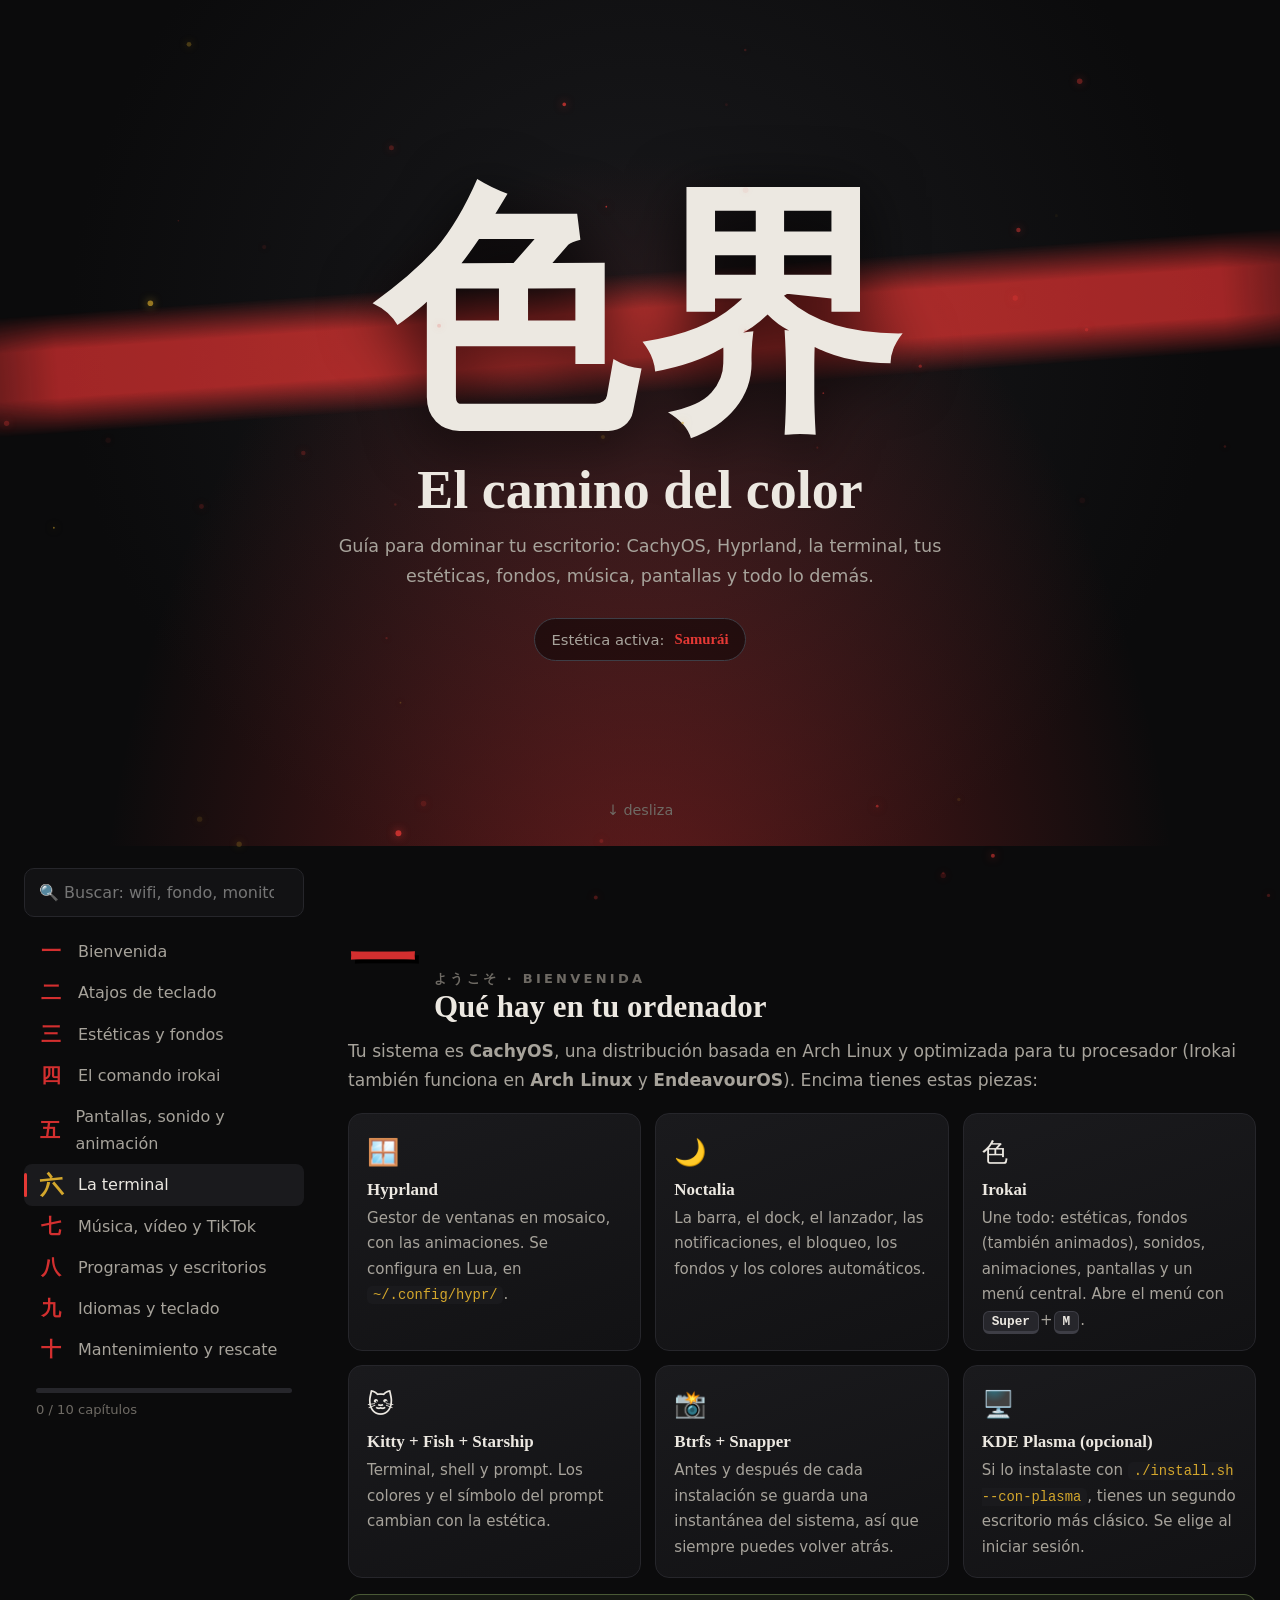
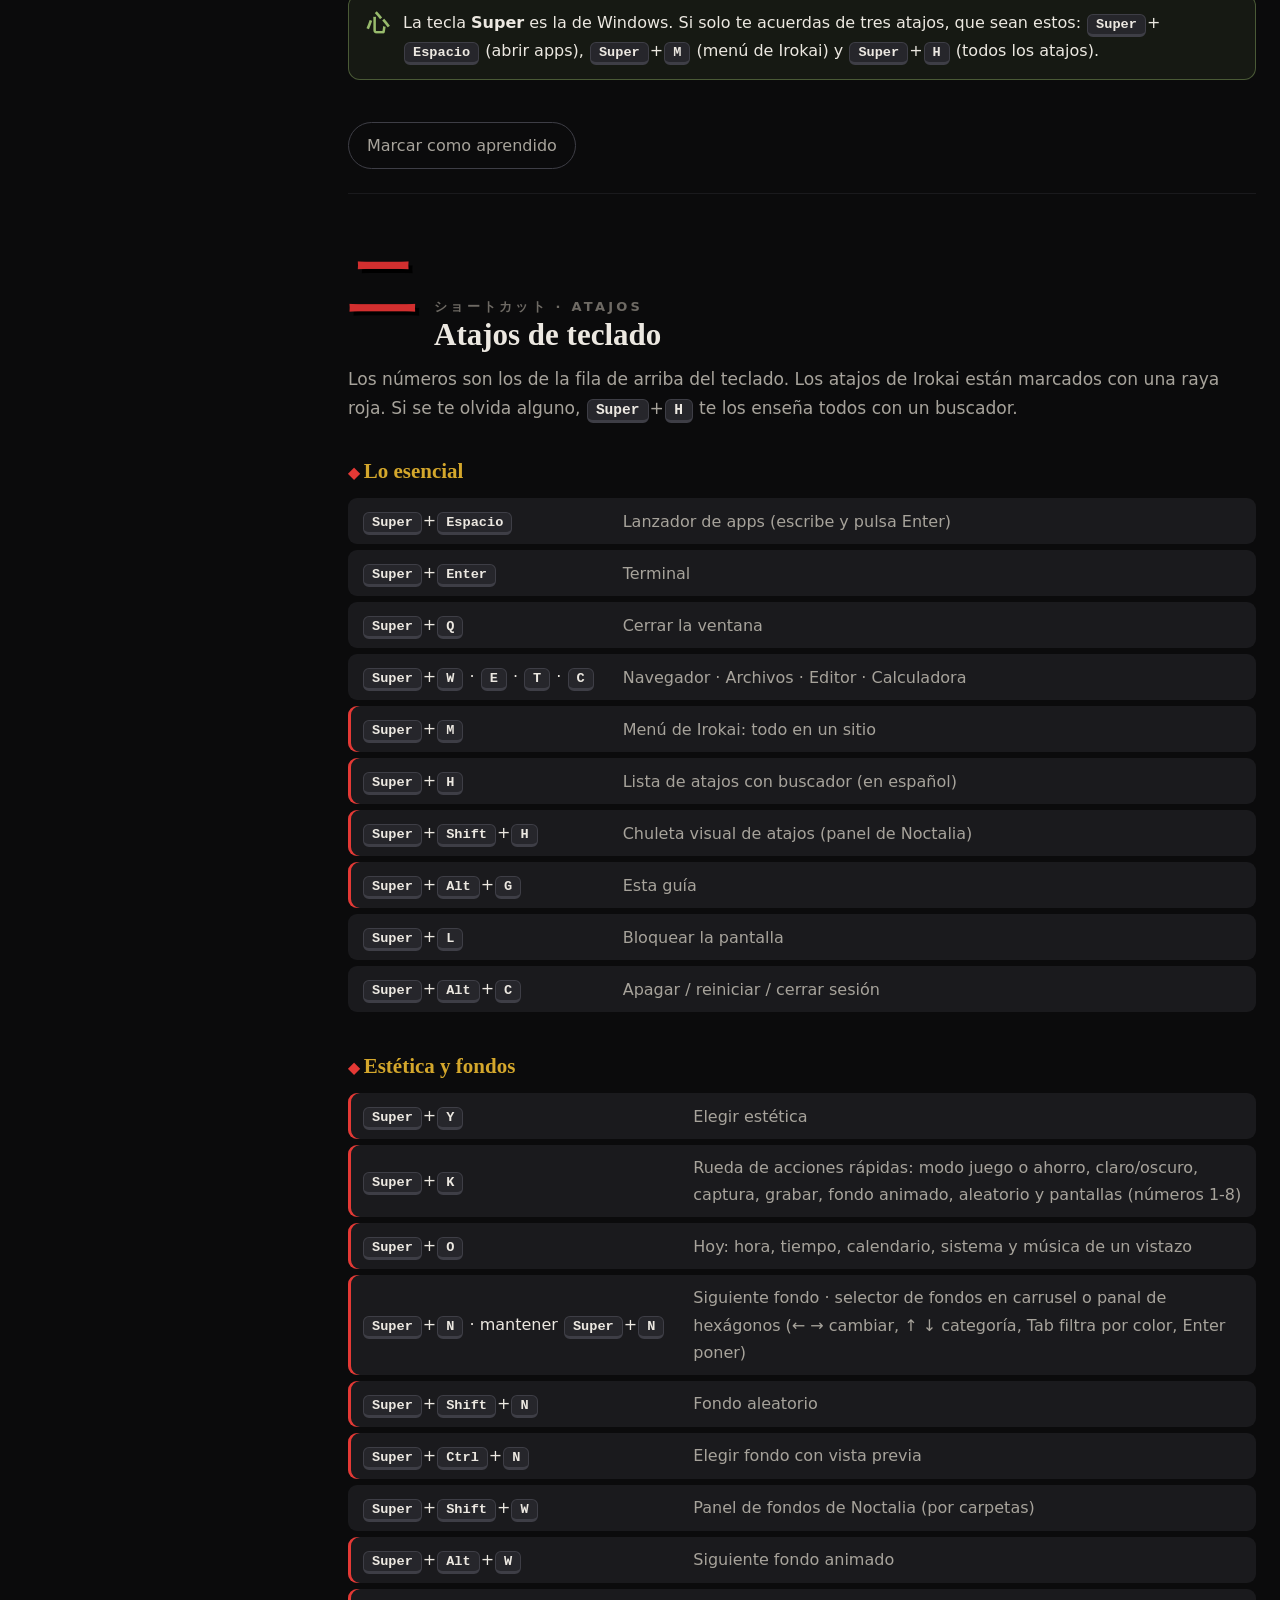
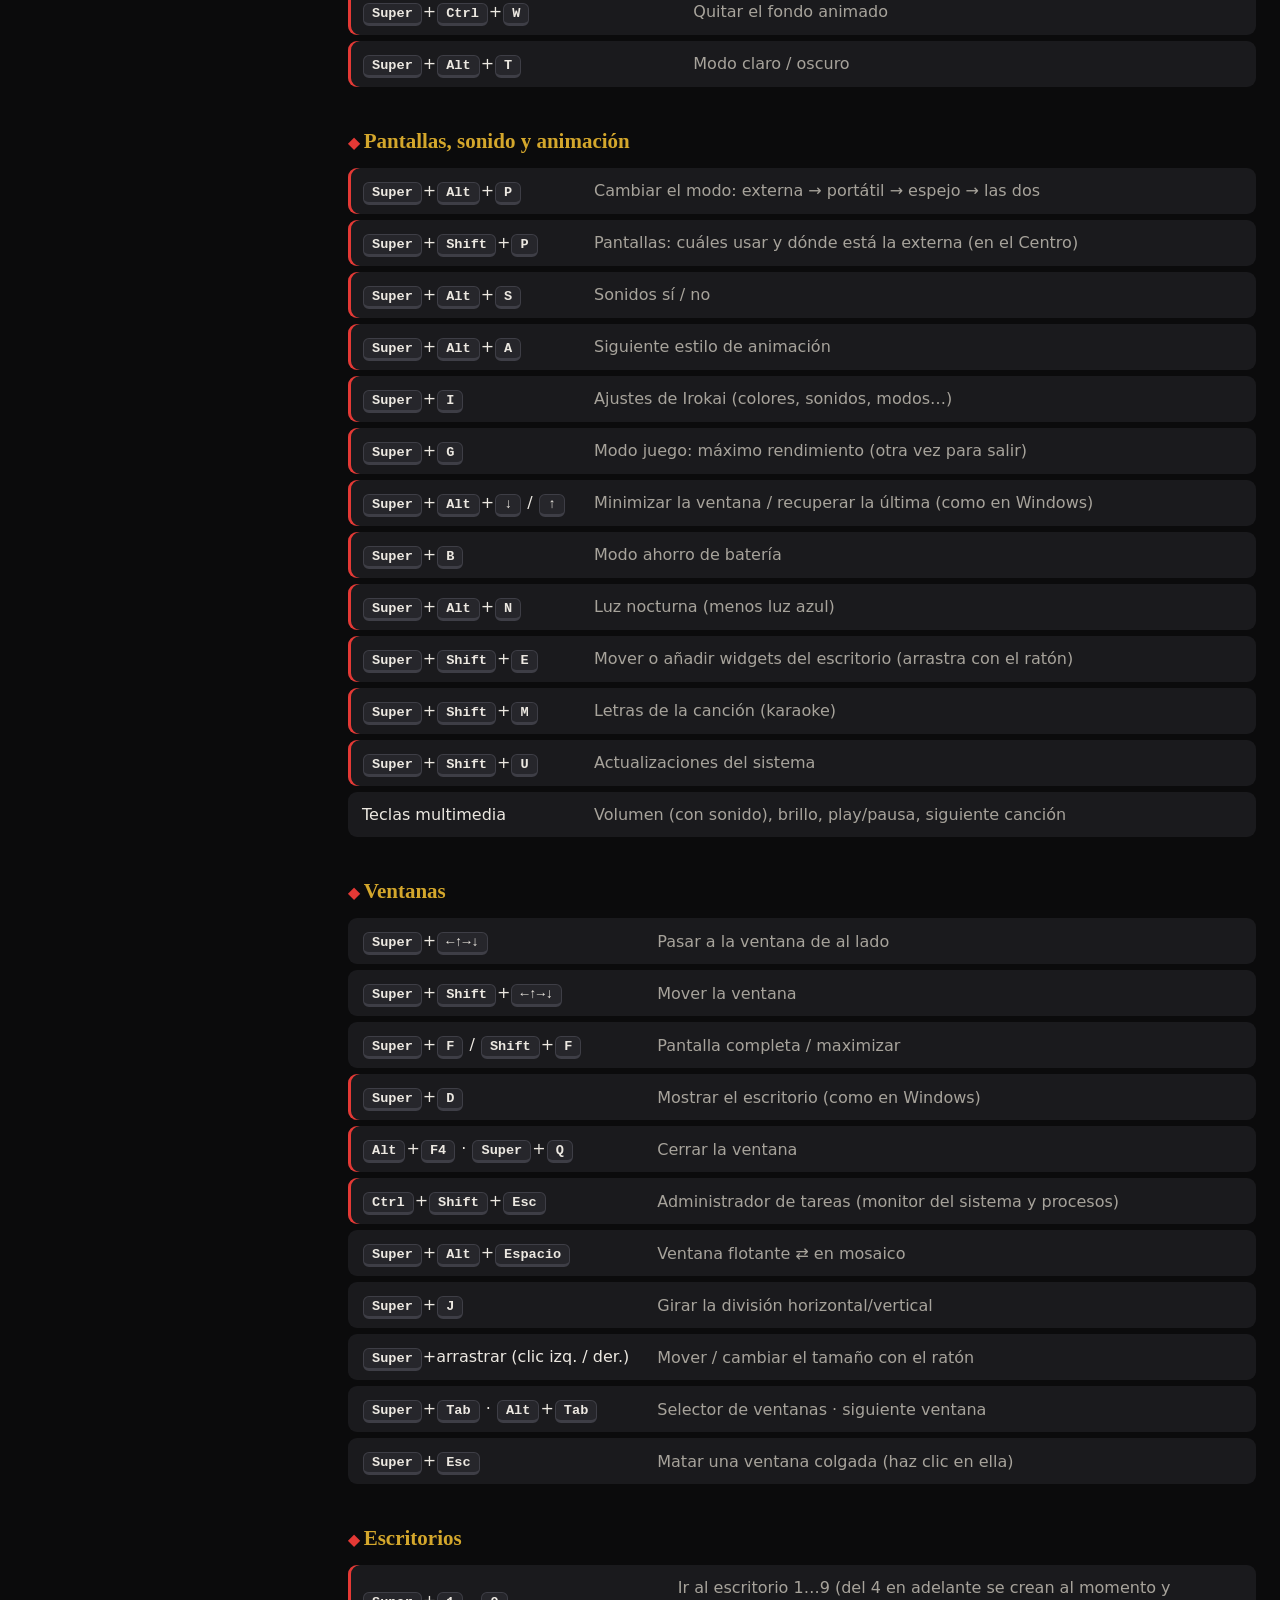
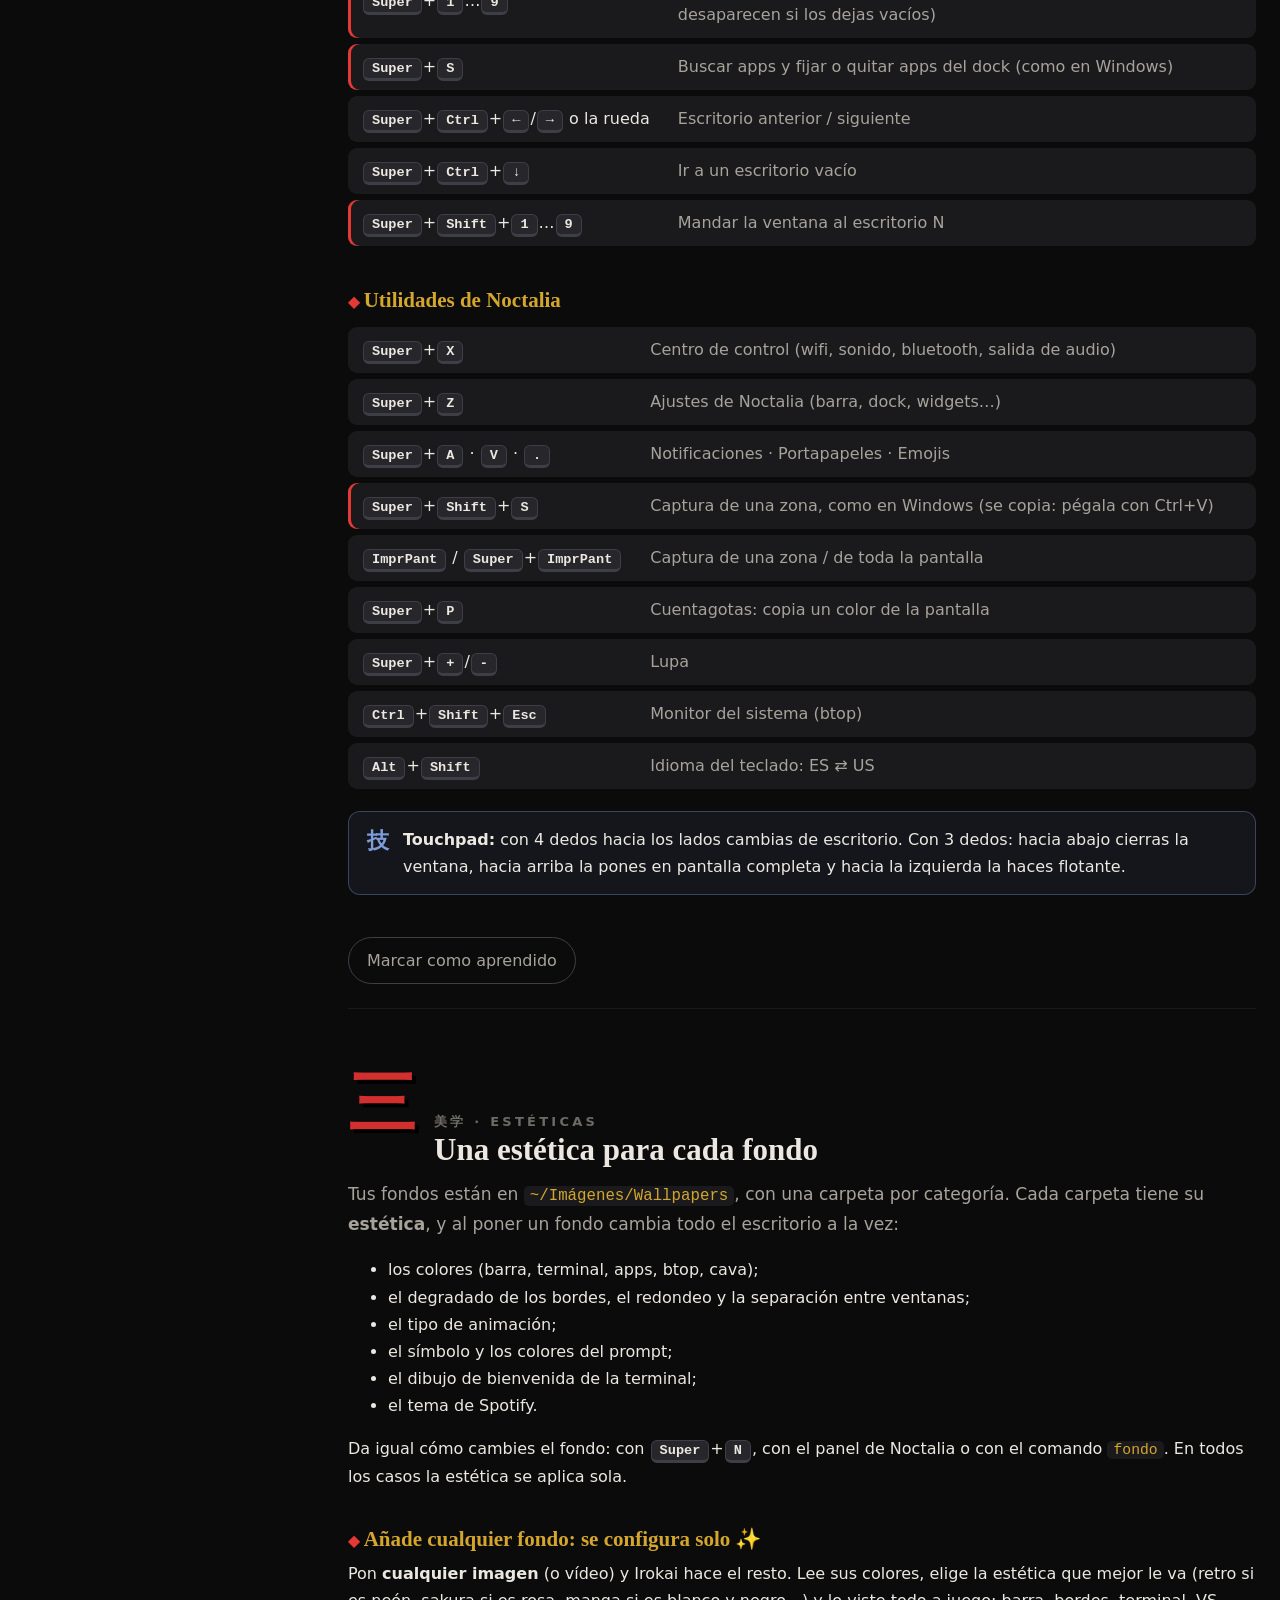
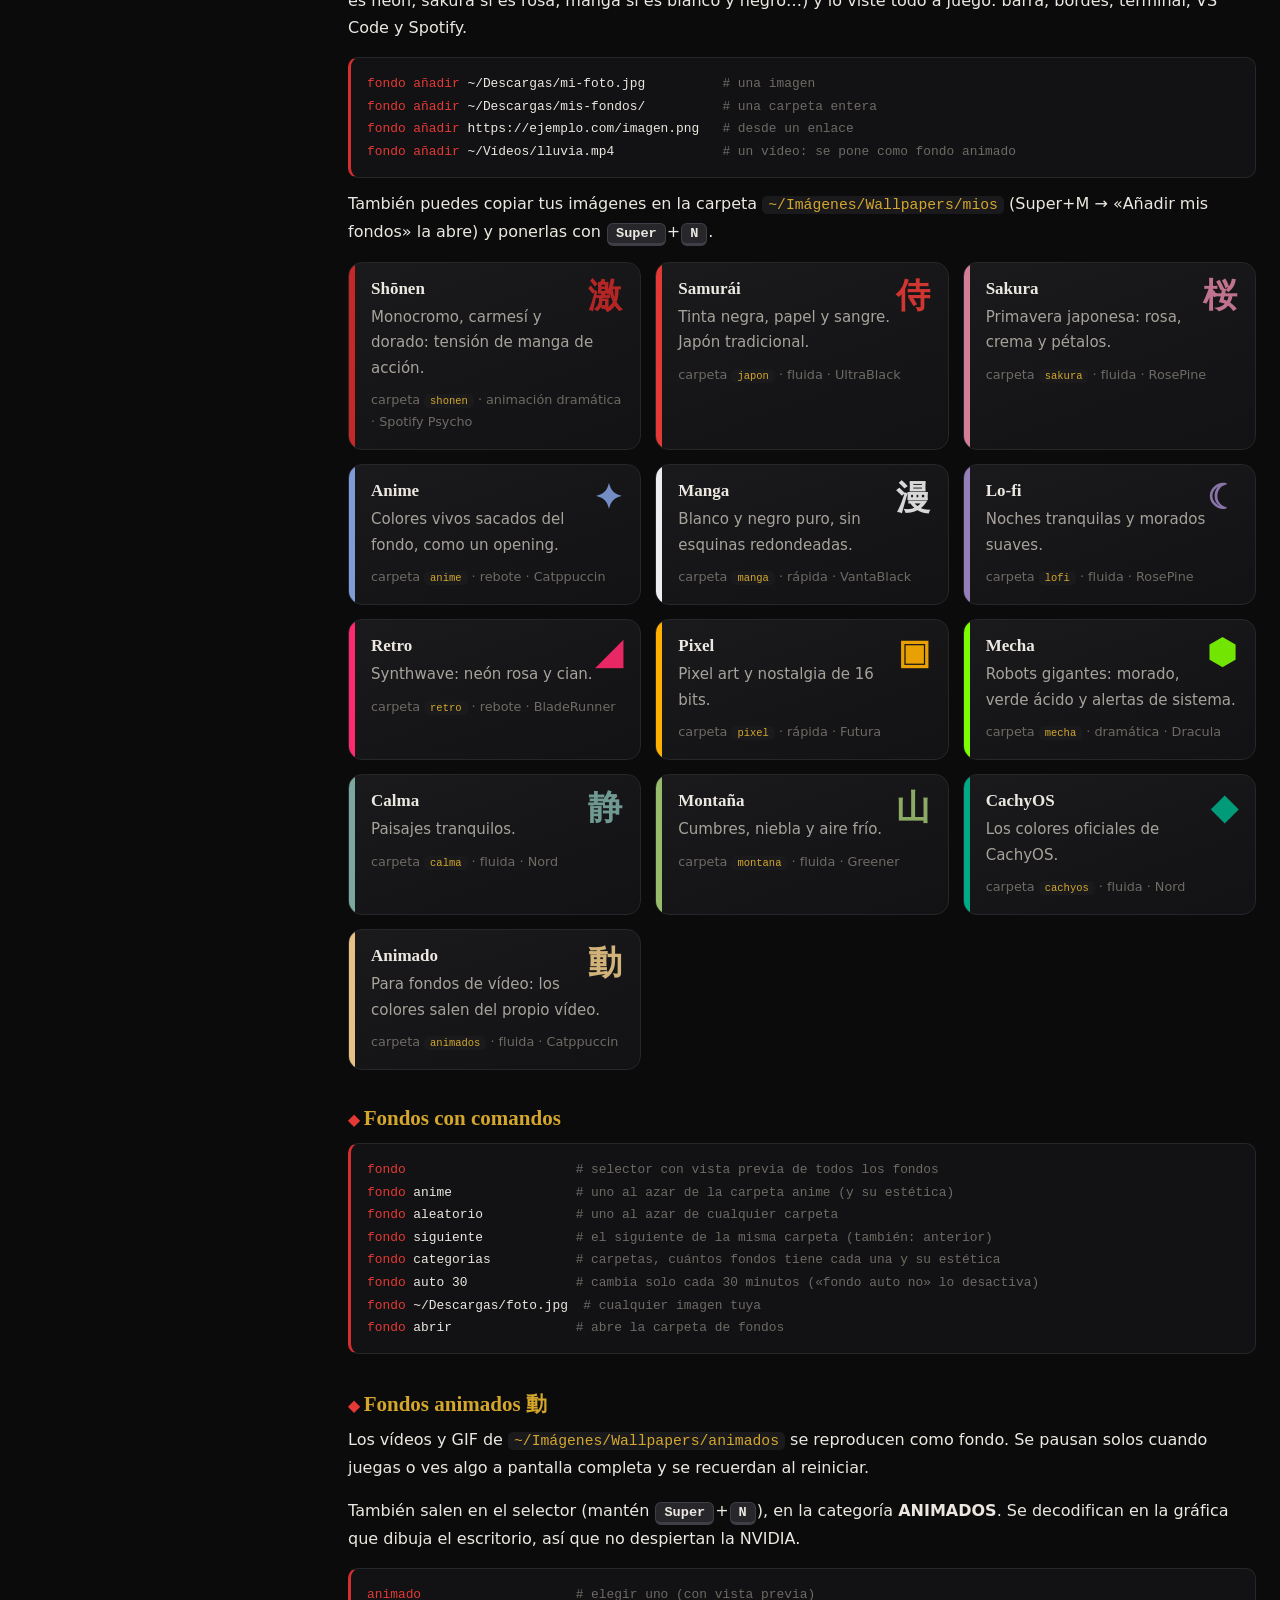
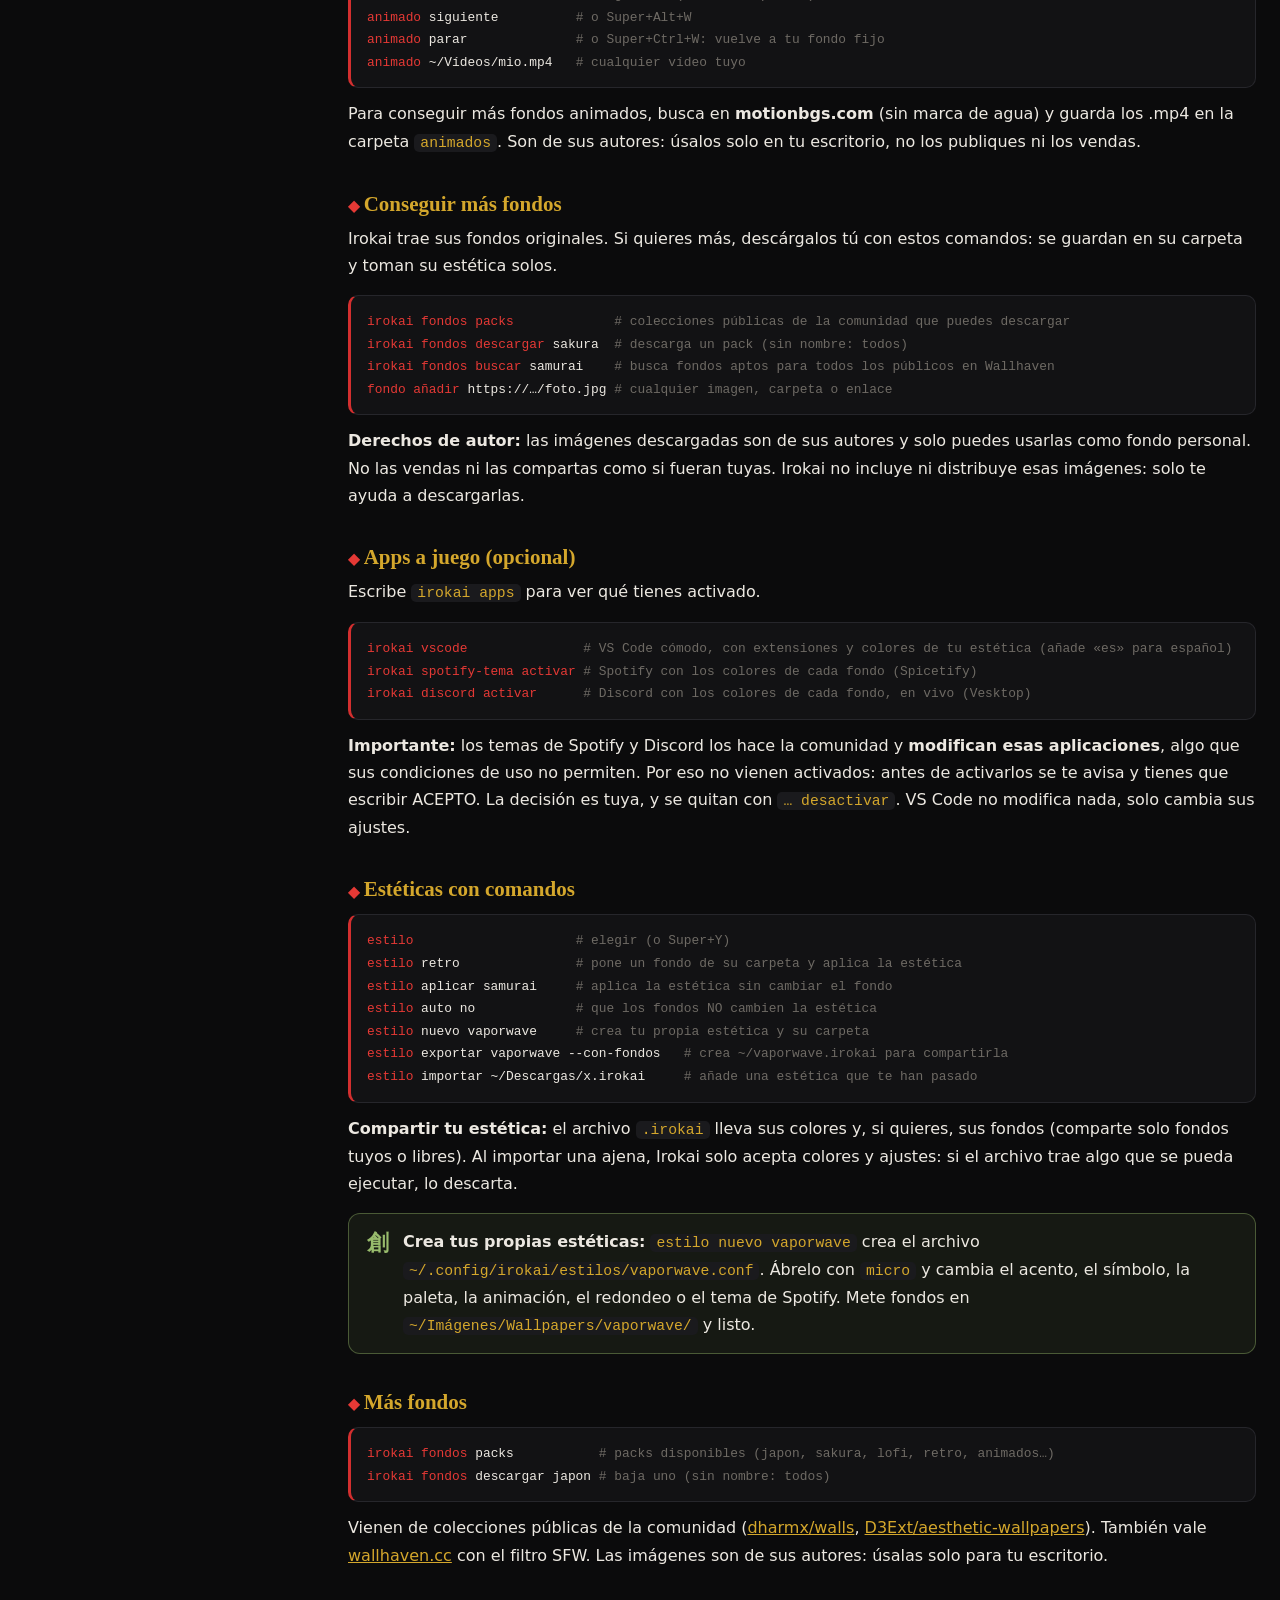
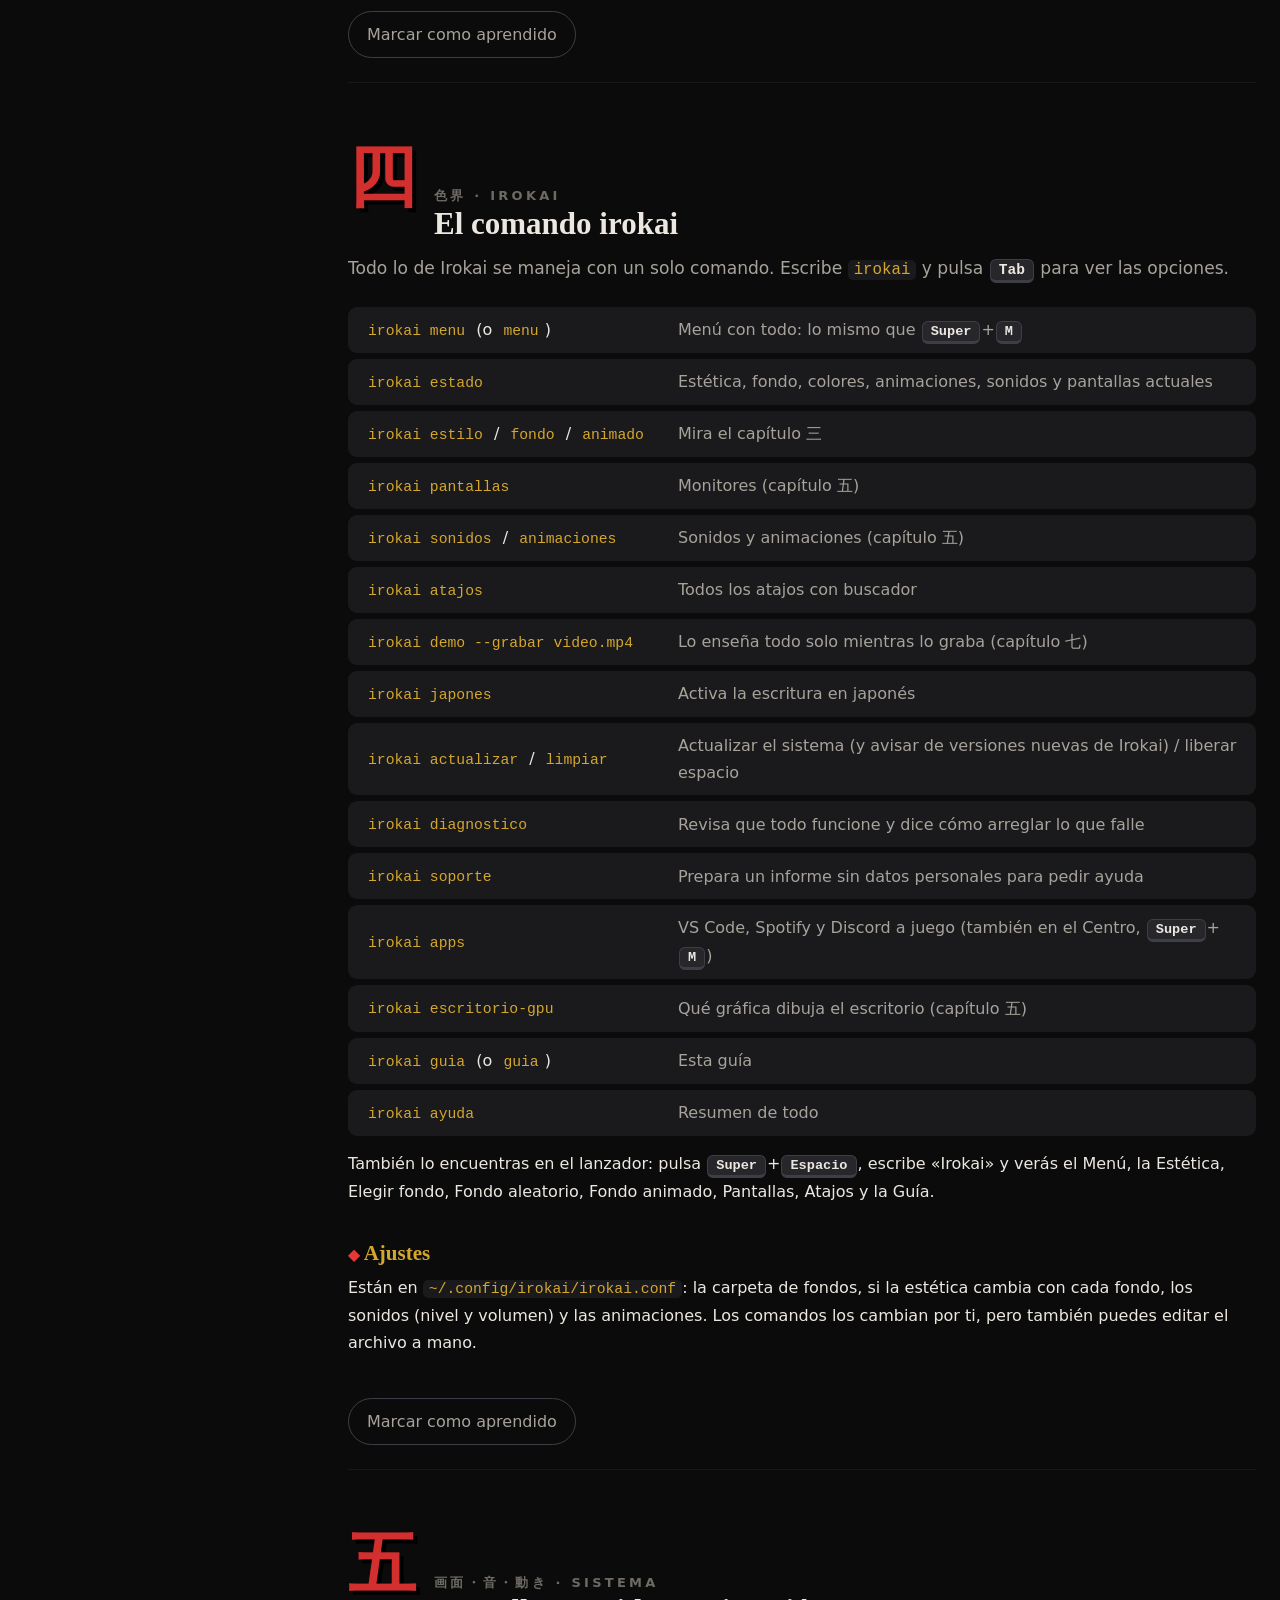
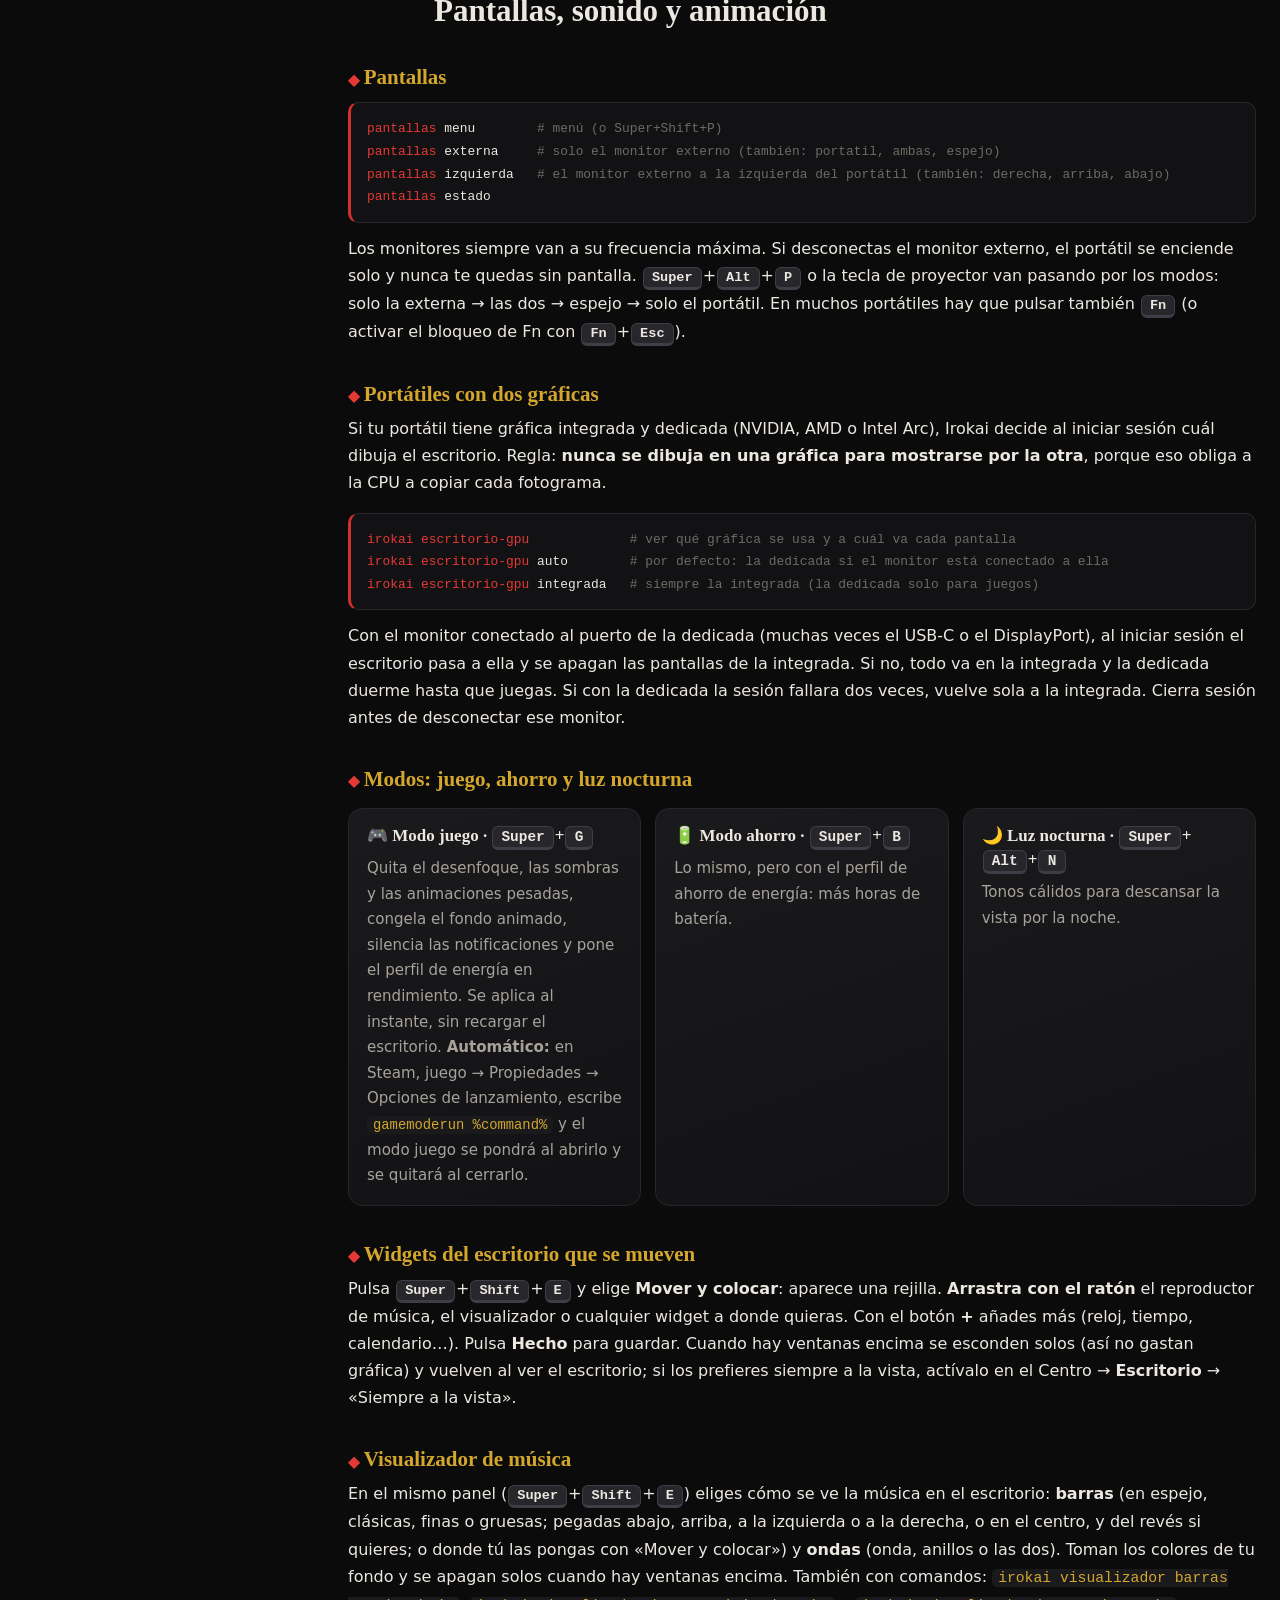
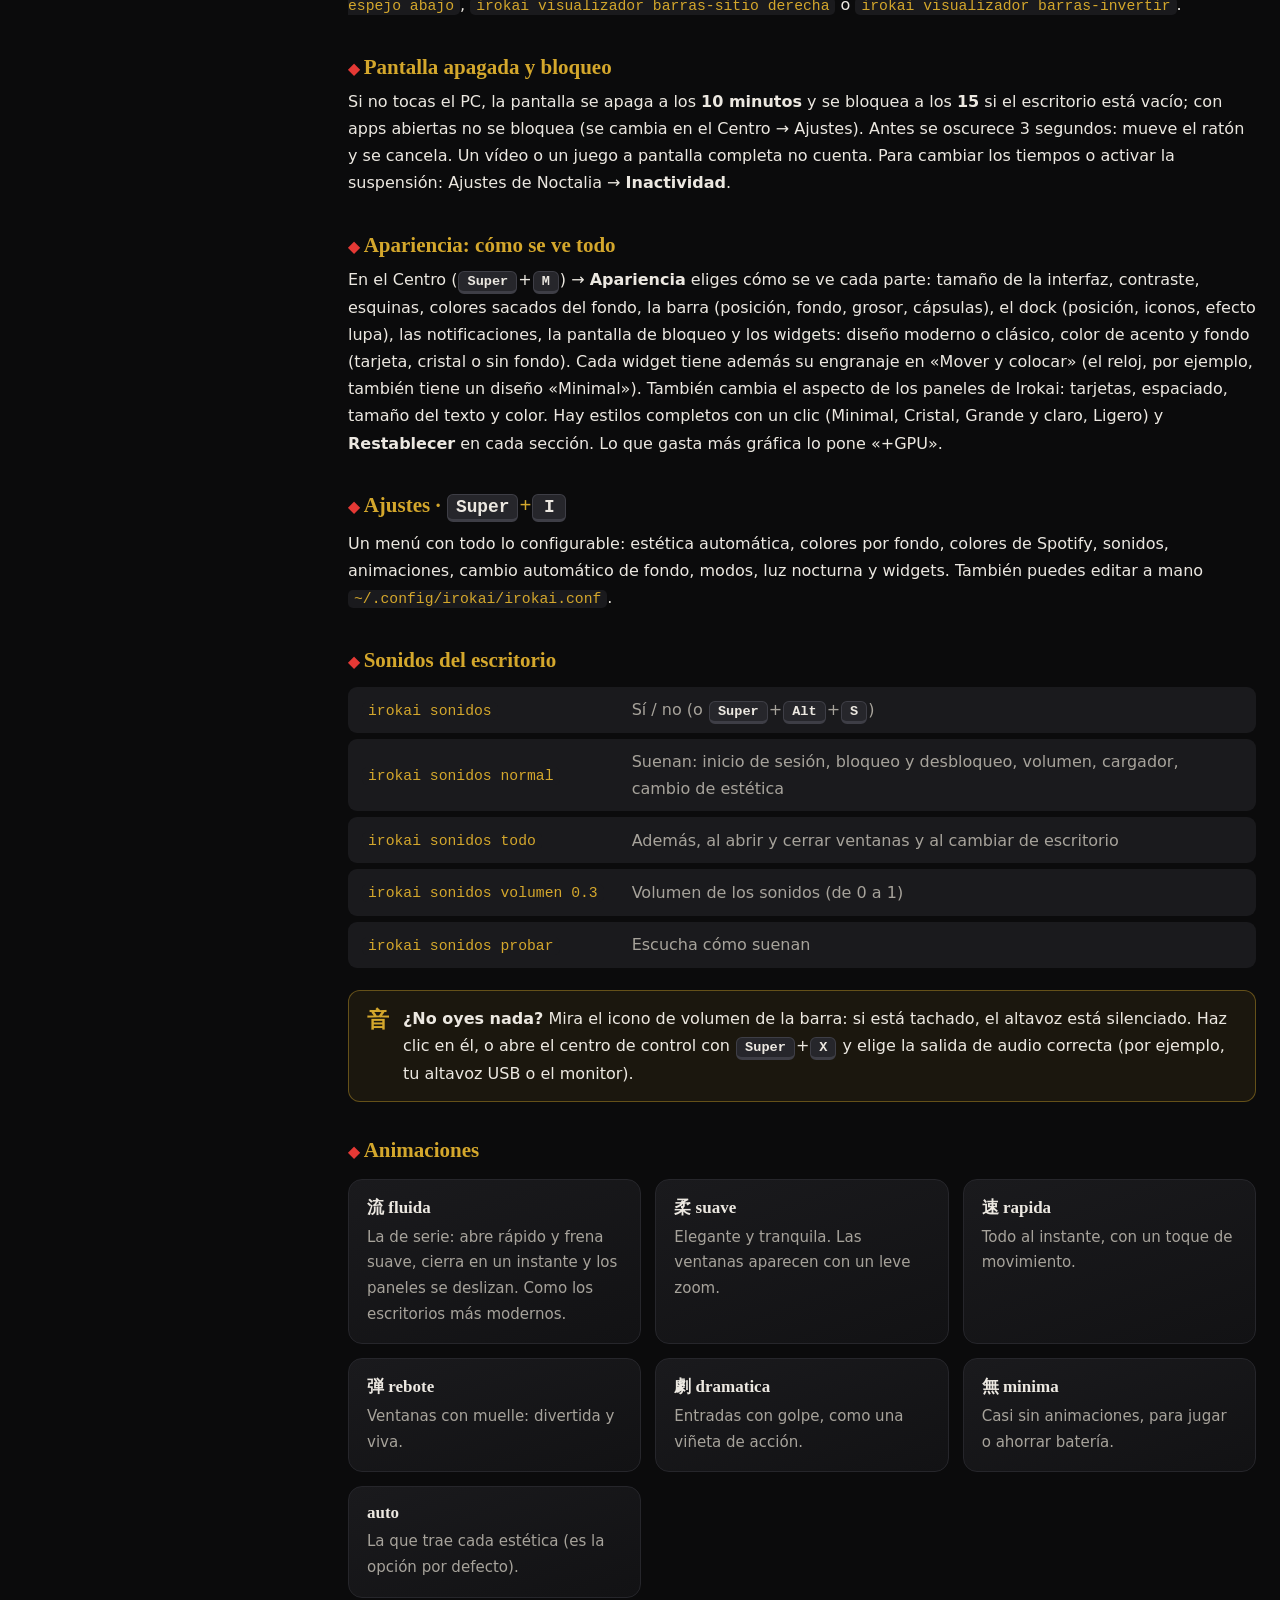
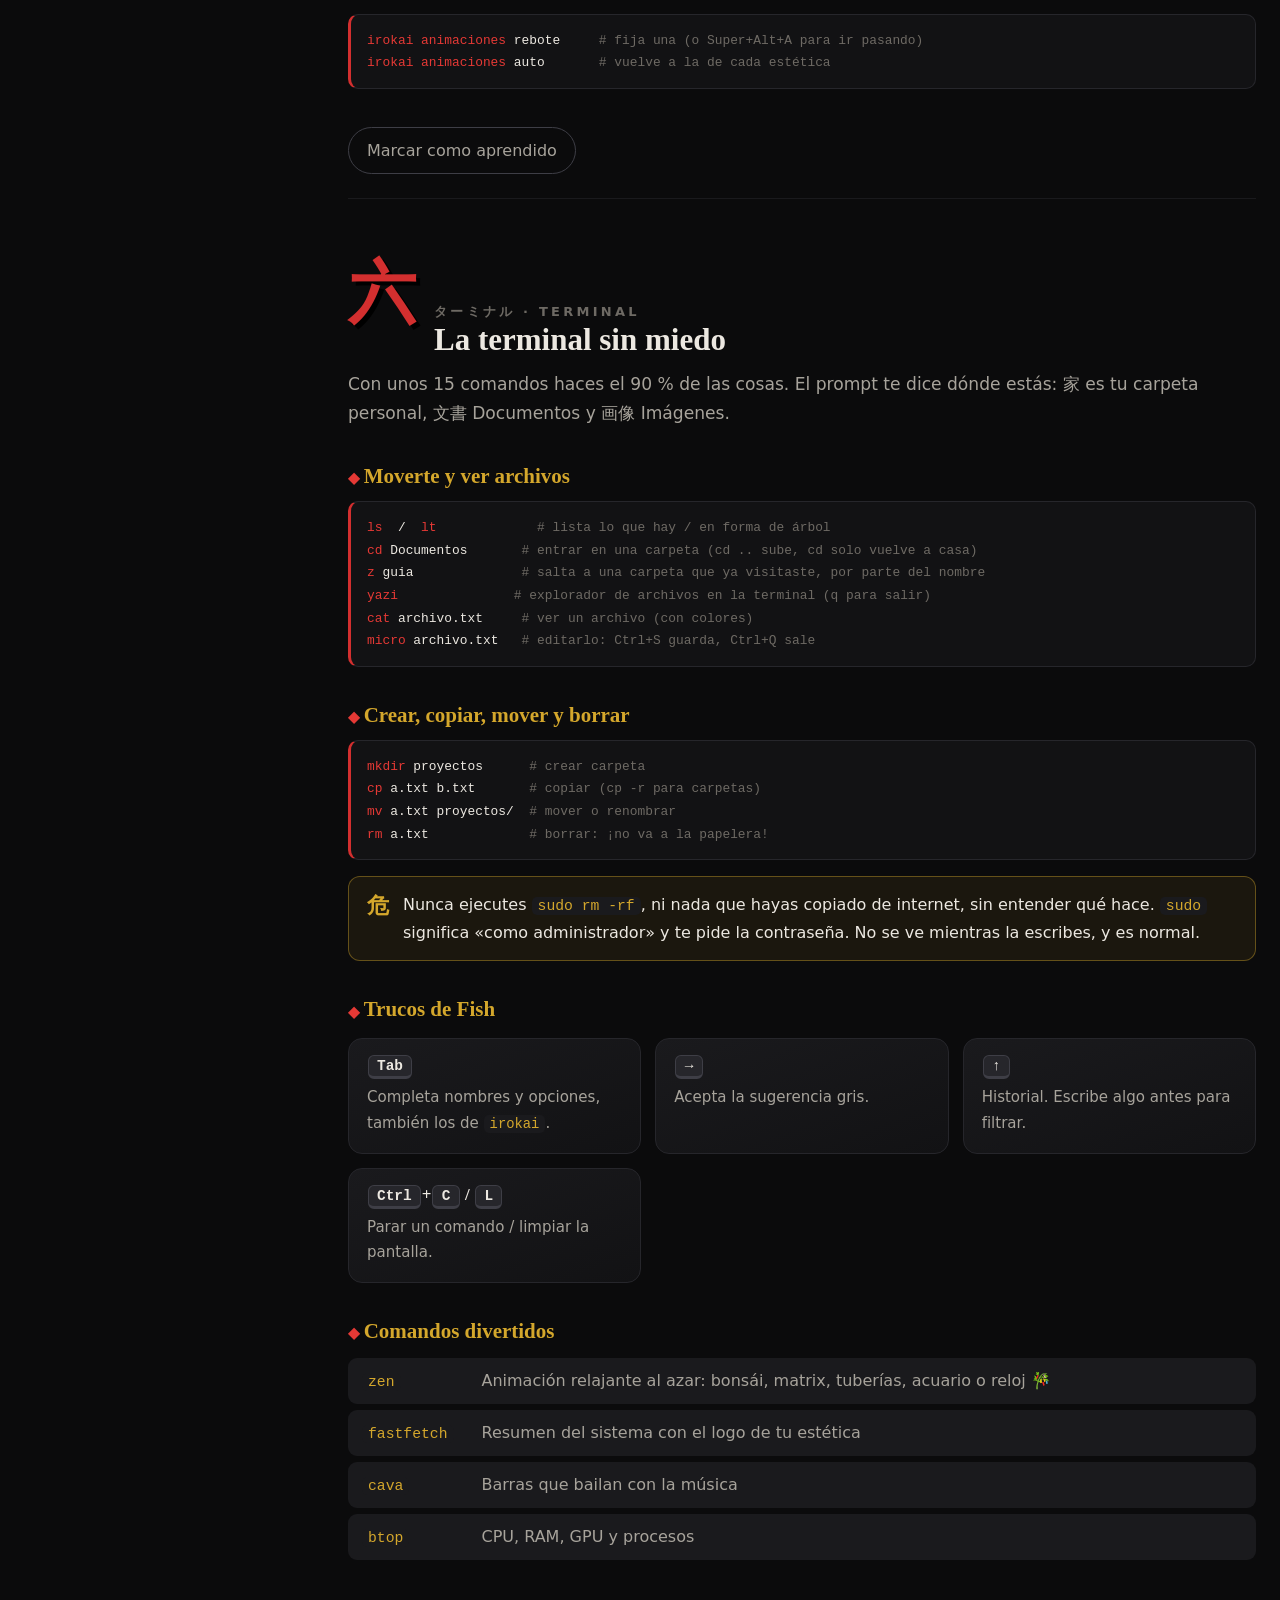
==== docs/guia/index.html @ 3e028540 "Página /discord/ (comunidad con la tarjeta de Irokai) y versión 2.1.0" ====
<!doctype html>
<html lang="es">
<head>
<meta charset="utf-8">
<meta name="viewport" content="width=device-width, initial-scale=1">
<link rel="canonical" href="https://danitechia.github.io/irokai-web/guia/"><meta name="description" content="Guía gratuita en español para dominar CachyOS, Hyprland, la terminal y tu escritorio con Irokai.">
<title>色界 · Guía de Irokai y CachyOS</title>
<style>
:root{
  --negro:#0B0B0C; --n1:#121214; --n2:#1A1A1D; --n3:#26262B; --n4:#3E3E46;
  --papel:#ECE8E1; --gris:#A7A39B; --tenue:#6E6A64;
  --acento:#D32F2F; --acento2:#E53935; --oro:#D4A72C; --azul:#7E9CD8; --verde:#98BB6C;
  --serif:"Noto Serif CJK JP","Noto Serif",serif;
  --sans:"Noto Sans","Noto Sans CJK JP","Adwaita Sans",system-ui,sans-serif;
  --mono:"FantasqueSansM Nerd Font","MesloLGS Nerd Font",ui-monospace,monospace;
  color-scheme:dark;
}
*{box-sizing:border-box}
html{scroll-behavior:smooth}
body{margin:0;background:var(--negro);color:var(--papel);font:16px/1.7 var(--sans);overflow-x:hidden}
a{color:var(--oro)} a:hover{color:var(--acento2)}
#chispas{position:fixed;inset:0;pointer-events:none;z-index:40}

/* ── Portada ── */
.hero{position:relative;min-height:94vh;display:grid;place-items:center;text-align:center;overflow:hidden;
  background:radial-gradient(ellipse at 50% 120%,color-mix(in srgb,var(--acento) 45%,transparent),transparent 60%),
             radial-gradient(circle at 50% 40%,var(--n2),var(--negro) 70%)}
.hero::before{content:"";position:absolute;z-index:0;left:-10%;right:-10%;top:calc(50% - 150px);height:120px;transform:rotate(-4deg);
  background:linear-gradient(90deg,transparent,var(--acento) 12%,var(--acento2) 50%,var(--acento) 88%,transparent);
  opacity:.75;filter:blur(.4px);mask:linear-gradient(180deg,transparent,#000 30%,#000 70%,transparent);
  animation:pincel 1.4s cubic-bezier(.7,0,.2,1) both .2s}
@keyframes pincel{from{clip-path:inset(0 100% 0 0)}to{clip-path:inset(0 0 0 0)}}
.hero .inner{position:relative;z-index:2;padding:0 20px}
.hero .kanji{font:900 clamp(110px,22vw,260px)/1 var(--serif);color:var(--papel);letter-spacing:.02em;
  text-shadow:0 10px 60px rgba(0,0,0,.8);animation:golpe .9s cubic-bezier(.2,1.4,.3,1) both .9s}
@keyframes golpe{from{opacity:0;transform:scale(1.8)}to{opacity:1;transform:none}}
.hero h1{font:800 clamp(28px,4.6vw,54px)/1.15 var(--serif);margin:.25em 0 .2em;animation:sube 1s both 1.3s}
.hero p{max-width:660px;margin:0 auto;color:var(--gris);font-size:1.1rem;animation:sube 1s both 1.5s}
@keyframes sube{from{opacity:0;transform:translateY(30px)}to{opacity:1;transform:none}}
.go{position:absolute;font:900 clamp(40px,7vw,90px) var(--serif);color:var(--acento2);opacity:0;
  text-shadow:3px 3px 0 #000;animation:flota 3.2s ease-in-out infinite}
.go:nth-child(1){left:8%;top:18%;animation-delay:1.6s}
.go:nth-child(2){left:16%;top:62%;animation-delay:2.3s}
.go:nth-child(3){right:10%;top:22%;animation-delay:1.9s}
.go:nth-child(4){right:15%;top:66%;animation-delay:2.7s}
@keyframes flota{0%{opacity:0;transform:translateY(10px) skewX(-8deg)}20%,70%{opacity:.85}50%{transform:translateY(-12px) skewX(-8deg) scale(1.06)}100%{opacity:0;transform:translateY(-20px) skewX(-8deg)}}
.estado{display:inline-flex;gap:10px;align-items:center;margin-top:26px;padding:8px 16px;border:1px solid var(--n4);border-radius:999px;
  background:rgba(0,0,0,.45);color:var(--gris);font-size:.92rem;animation:sube 1s both 1.7s}
.estado b{color:var(--acento2);font-family:var(--serif)}
.bajar{position:absolute;bottom:24px;left:50%;transform:translateX(-50%);z-index:2;color:var(--tenue);font-size:.9rem;animation:bob 2.2s ease-in-out infinite}
@keyframes bob{50%{transform:translate(-50%,8px)}}

/* ── Estructura ── */
.layout{display:grid;grid-template-columns:280px minmax(0,1fr);gap:44px;max-width:1300px;margin:0 auto;padding:0 24px 120px}
nav.toc{position:sticky;top:18px;align-self:start;max-height:calc(100vh - 36px);overflow:auto;padding:22px 0}
.buscar{width:100%;padding:10px 14px;border-radius:10px;border:1px solid var(--n3);background:var(--n1);color:var(--papel);font:inherit;margin-bottom:14px}
.buscar:focus{outline:2px solid var(--acento);border-color:transparent}
.toc a{display:flex;align-items:center;gap:12px;padding:7px 12px;border-radius:8px;color:var(--gris);text-decoration:none;transition:.25s;position:relative}
.toc a b{font:900 20px var(--serif);color:var(--acento);width:30px;text-align:center;transition:.25s}
.toc a:hover,.toc a.on{background:var(--n2);color:var(--papel)}
.toc a.on::before{content:"";position:absolute;left:0;top:20%;bottom:20%;width:3px;background:var(--acento2);border-radius:2px}
.toc a.on b{color:var(--oro);transform:scale(1.2) rotate(-6deg)}
.toc a.hecho::after{content:"✓";margin-left:auto;color:var(--verde)}
.progreso{height:5px;background:var(--n3);border-radius:4px;margin:18px 12px 6px;overflow:hidden}
.progreso i{display:block;height:100%;width:0;background:linear-gradient(90deg,var(--acento),var(--oro));transition:width .6s}
.progreso-txt{font-size:.82rem;color:var(--tenue);margin:0 12px}

main{min-width:0;padding-top:20px}
section.cap{padding:60px 0 24px;border-bottom:1px solid var(--n2)}
.cab{display:flex;align-items:baseline;gap:18px;margin-bottom:12px}
.cab .num{font:900 68px/1 var(--serif);color:var(--acento);text-shadow:4px 4px 0 #000}
.cab h2{font:800 31px/1.2 var(--serif);margin:0}
.cab small{display:block;font:600 13px var(--sans);color:var(--tenue);letter-spacing:.25em}
h3{font:700 21px var(--serif);color:var(--oro);margin:36px 0 8px}
h3::before{content:"◆ ";color:var(--acento2);font-size:.7em;vertical-align:middle}
p{margin:.5em 0 1em}
.lead{color:var(--gris);font-size:1.07rem}

.grid{display:grid;grid-template-columns:repeat(auto-fill,minmax(240px,1fr));gap:14px;margin:16px 0}
.card{background:linear-gradient(160deg,var(--n2),var(--n1));border:1px solid var(--n3);border-radius:14px;padding:16px 18px;
  transition:transform .35s cubic-bezier(.2,.8,.2,1),border-color .35s,box-shadow .35s}
.card:hover{transform:translateY(-4px) skewX(-1deg);border-color:var(--acento);box-shadow:0 14px 40px -14px var(--acento)}
.card h4{margin:0 0 6px;font:700 17px var(--serif)}
.card p{margin:0;color:var(--gris);font-size:.94rem}
.card .ico{font-size:26px;display:block;margin-bottom:6px}

/* estéticas */
.est{position:relative;overflow:hidden;padding-left:22px}
.est::before{content:"";position:absolute;left:0;top:0;bottom:0;width:6px;background:var(--c)}
.est .sim{float:right;font:900 34px/1 var(--serif);color:var(--c);opacity:.9}
.est code{font-size:.82em}
.est .meta{display:block;margin-top:8px;font-size:.8rem;color:var(--tenue)}

kbd{display:inline-block;min-width:1.9em;text-align:center;padding:2px 8px;margin:0 1px;border-radius:6px;background:var(--n3);
  border:1px solid var(--n4);border-bottom-width:3px;font:600 .85em var(--mono);color:var(--papel)}
.tabla{overflow-x:auto}
table.k{width:100%;border-collapse:separate;border-spacing:0 6px}
table.k td{padding:9px 14px;background:var(--n2)}
table.k td:first-child{border-radius:9px 0 0 9px;white-space:nowrap;width:1%}
table.k td:last-child{border-radius:0 9px 9px 0;color:var(--gris)}
table.k tr{transition:transform .2s}
table.k tr:hover{transform:translateX(6px)}
table.k tr:hover td{background:var(--n3)}
table.k tr.nuevo td:first-child{box-shadow:inset 3px 0 0 var(--acento2)}

pre{position:relative;background:var(--n1);border:1px solid var(--n3);border-left:3px solid var(--acento);border-radius:10px;padding:14px 16px;overflow-x:auto;font:14px/1.6 var(--mono);color:var(--papel);margin:12px 0}
pre .c{color:var(--tenue)} pre .k{color:var(--acento2)} pre .s{color:var(--verde)}
code{font-family:var(--mono);background:var(--n2);padding:1px 6px;border-radius:5px;color:var(--oro);font-size:.92em}
pre code{background:none;padding:0;color:inherit}
.copiar{position:absolute;top:8px;right:8px;background:var(--n3);color:var(--papel);border:0;border-radius:7px;padding:4px 10px;font:12px var(--sans);cursor:pointer;opacity:0;transition:.2s}
pre:hover .copiar{opacity:1} .copiar.ok{background:var(--verde);color:var(--negro)}

.nota{display:flex;gap:14px;padding:14px 18px;border-radius:12px;margin:16px 0;background:color-mix(in srgb,var(--azul) 8%,transparent);border:1px solid color-mix(in srgb,var(--azul) 35%,transparent)}
.nota.ojo{background:color-mix(in srgb,var(--oro) 8%,transparent);border-color:color-mix(in srgb,var(--oro) 40%,transparent)}
.nota.truco{background:color-mix(in srgb,var(--verde) 8%,transparent);border-color:color-mix(in srgb,var(--verde) 40%,transparent)}
.nota b.tag{font:900 22px var(--serif);flex:none;color:var(--azul)}
.nota.ojo b.tag{color:var(--oro)} .nota.truco b.tag{color:var(--verde)}

.hecho-btn{margin-top:26px;background:transparent;border:1px solid var(--n4);color:var(--gris);padding:9px 18px;border-radius:999px;font:inherit;cursor:pointer;transition:.3s}
.hecho-btn:hover{border-color:var(--acento);color:var(--papel)}
.hecho-btn.on{background:var(--verde);border-color:var(--verde);color:var(--negro)}

.rv{opacity:0;transform:translateY(26px);transition:opacity .8s ease,transform .8s cubic-bezier(.2,.8,.2,1)}
.rv.in{opacity:1;transform:none}
.oculto{display:none!important}

footer{text-align:center;color:var(--tenue);padding:70px 20px;border-top:1px solid var(--n2);
  background:radial-gradient(ellipse at 50% 0%,color-mix(in srgb,var(--acento) 18%,transparent),transparent 70%)}
footer .kanji{font:900 52px var(--serif);color:var(--acento2)}

@media (max-width:900px){.layout{grid-template-columns:1fr} nav.toc{position:relative;max-height:none}}
@media (prefers-reduced-motion:reduce){*,*::before,*::after{animation:none!important;transition:none!important} .rv{opacity:1;transform:none} .go{opacity:.5}}
</style>
<!-- Colores de tu estética activa (lo escribe «irokai» al cambiar de estética) -->

</head>
<body>
<canvas id="chispas"></canvas>

<header class="hero">
  <span class="go">激</span><span class="go">色</span><span class="go">界</span><span class="go">激</span>
  <div class="inner">
    <div class="kanji">色界</div>
    <h1>El camino del color</h1>
    <p>Guía para dominar tu escritorio: CachyOS, Hyprland, la terminal, tus estéticas, fondos, música, pantallas y todo lo demás.</p>
    <span class="estado" id="estado">Estética activa: <b id="est-nombre">—</b></span>
  </div>
  <div class="bajar">↓ desliza</div>
</header>

<div class="layout">
<nav class="toc" aria-label="Índice">
  <input class="buscar" id="q" type="search" placeholder="🔍 Buscar: wifi, fondo, monitor, spotify…">
  <a href="#c1"><b>一</b>Bienvenida</a>
  <a href="#c2"><b>二</b>Atajos de teclado</a>
  <a href="#c3"><b>三</b>Estéticas y fondos</a>
  <a href="#c4"><b>四</b>El comando irokai</a>
  <a href="#c5"><b>五</b>Pantallas, sonido y animación</a>
  <a href="#c6"><b>六</b>La terminal</a>
  <a href="#c7"><b>七</b>Música, vídeo y TikTok</a>
  <a href="#c8"><b>八</b>Programas y escritorios</a>
  <a href="#c9"><b>九</b>Idiomas y teclado</a>
  <a href="#c10"><b>十</b>Mantenimiento y rescate</a>
  <div class="progreso"><i id="barra"></i></div>
  <div class="progreso-txt" id="ptxt">0 / 10 capítulos</div>
</nav>

<main>

<!-- 一 ───────────────────────────────────────────── -->
<section class="cap" id="c1">
  <div class="cab rv"><span class="num">一</span><div><small>ようこそ · BIENVENIDA</small><h2>Qué hay en tu ordenador</h2></div></div>
  <p class="lead rv">Tu sistema es <b>CachyOS</b>, una distribución basada en Arch Linux y optimizada para tu procesador (Irokai también funciona en <b>Arch Linux</b> y <b>EndeavourOS</b>). Encima tienes estas piezas:</p>
  <div class="grid rv">
    <div class="card"><span class="ico">🪟</span><h4>Hyprland</h4><p>Gestor de ventanas en mosaico, con las animaciones. Se configura en Lua, en <code>~/.config/hypr/</code>.</p></div>
    <div class="card"><span class="ico">🌙</span><h4>Noctalia</h4><p>La barra, el dock, el lanzador, las notificaciones, el bloqueo, los fondos y los colores automáticos.</p></div>
    <div class="card"><span class="ico">色</span><h4>Irokai</h4><p>Une todo: estéticas, fondos (también animados), sonidos, animaciones, pantallas y un menú central. Abre el menú con <kbd>Super</kbd>+<kbd>M</kbd>.</p></div>
    <div class="card"><span class="ico">🐱</span><h4>Kitty + Fish + Starship</h4><p>Terminal, shell y prompt. Los colores y el símbolo del prompt cambian con la estética.</p></div>
    <div class="card"><span class="ico">📸</span><h4>Btrfs + Snapper</h4><p>Antes y después de cada instalación se guarda una instantánea del sistema, así que siempre puedes volver atrás.</p></div>
    <div class="card"><span class="ico">🖥️</span><h4>KDE Plasma (opcional)</h4><p>Si lo instalaste con <code>./install.sh --con-plasma</code>, tienes un segundo escritorio más clásico. Se elige al iniciar sesión.</p></div>
  </div>
  <div class="nota truco rv"><b class="tag">心</b><div>La tecla <b>Super</b> es la de Windows. Si solo te acuerdas de tres atajos, que sean estos: <kbd>Super</kbd>+<kbd>Espacio</kbd> (abrir apps), <kbd>Super</kbd>+<kbd>M</kbd> (menú de Irokai) y <kbd>Super</kbd>+<kbd>H</kbd> (todos los atajos).</div></div>
  <button class="hecho-btn" data-c="c1">Marcar como aprendido</button>
</section>

<!-- 二 ───────────────────────────────────────────── -->
<section class="cap" id="c2">
  <div class="cab rv"><span class="num">二</span><div><small>ショートカット · ATAJOS</small><h2>Atajos de teclado</h2></div></div>
  <p class="lead rv">Los números son los de la fila de arriba del teclado. Los atajos de Irokai están marcados con una raya roja. Si se te olvida alguno, <kbd>Super</kbd>+<kbd>H</kbd> te los enseña todos con un buscador.</p>

  <h3 class="rv">Lo esencial</h3>
  <div class="tabla rv"><table class="k">
    <tr><td><kbd>Super</kbd>+<kbd>Espacio</kbd></td><td>Lanzador de apps (escribe y pulsa Enter)</td></tr>
    <tr><td><kbd>Super</kbd>+<kbd>Enter</kbd></td><td>Terminal</td></tr>
    <tr><td><kbd>Super</kbd>+<kbd>Q</kbd></td><td>Cerrar la ventana</td></tr>
    <tr><td><kbd>Super</kbd>+<kbd>W</kbd> · <kbd>E</kbd> · <kbd>T</kbd> · <kbd>C</kbd></td><td>Navegador · Archivos · Editor · Calculadora</td></tr>
    <tr class="nuevo"><td><kbd>Super</kbd>+<kbd>M</kbd></td><td>Menú de Irokai: todo en un sitio</td></tr>
    <tr class="nuevo"><td><kbd>Super</kbd>+<kbd>H</kbd></td><td>Lista de atajos con buscador (en español)</td></tr>
    <tr class="nuevo"><td><kbd>Super</kbd>+<kbd>Shift</kbd>+<kbd>H</kbd></td><td>Chuleta visual de atajos (panel de Noctalia)</td></tr>
    <tr class="nuevo"><td><kbd>Super</kbd>+<kbd>Alt</kbd>+<kbd>G</kbd></td><td>Esta guía</td></tr>
    <tr><td><kbd>Super</kbd>+<kbd>L</kbd></td><td>Bloquear la pantalla</td></tr>
    <tr><td><kbd>Super</kbd>+<kbd>Alt</kbd>+<kbd>C</kbd></td><td>Apagar / reiniciar / cerrar sesión</td></tr>
  </table></div>

  <h3 class="rv">Estética y fondos</h3>
  <div class="tabla rv"><table class="k">
    <tr class="nuevo"><td><kbd>Super</kbd>+<kbd>Y</kbd></td><td>Elegir estética</td></tr>
    <tr class="nuevo"><td><kbd>Super</kbd>+<kbd>K</kbd></td><td>Rueda de acciones rápidas: modo juego o ahorro, claro/oscuro, captura, grabar, fondo animado, aleatorio y pantallas (números 1-8)</td></tr>
    <tr class="nuevo"><td><kbd>Super</kbd>+<kbd>O</kbd></td><td>Hoy: hora, tiempo, calendario, sistema y música de un vistazo</td></tr>
    <tr class="nuevo"><td><kbd>Super</kbd>+<kbd>N</kbd> · mantener <kbd>Super</kbd>+<kbd>N</kbd></td><td>Siguiente fondo · selector de fondos en carrusel o panal de hexágonos (← → cambiar, ↑ ↓ categoría, Tab filtra por color, Enter poner)</td></tr>
    <tr class="nuevo"><td><kbd>Super</kbd>+<kbd>Shift</kbd>+<kbd>N</kbd></td><td>Fondo aleatorio</td></tr>
    <tr class="nuevo"><td><kbd>Super</kbd>+<kbd>Ctrl</kbd>+<kbd>N</kbd></td><td>Elegir fondo con vista previa</td></tr>
    <tr><td><kbd>Super</kbd>+<kbd>Shift</kbd>+<kbd>W</kbd></td><td>Panel de fondos de Noctalia (por carpetas)</td></tr>
    <tr class="nuevo"><td><kbd>Super</kbd>+<kbd>Alt</kbd>+<kbd>W</kbd></td><td>Siguiente fondo animado</td></tr>
    <tr class="nuevo"><td><kbd>Super</kbd>+<kbd>Ctrl</kbd>+<kbd>W</kbd></td><td>Quitar el fondo animado</td></tr>
    <tr class="nuevo"><td><kbd>Super</kbd>+<kbd>Alt</kbd>+<kbd>T</kbd></td><td>Modo claro / oscuro</td></tr>
  </table></div>

  <h3 class="rv">Pantallas, sonido y animación</h3>
  <div class="tabla rv"><table class="k">
    <tr class="nuevo"><td><kbd>Super</kbd>+<kbd>Alt</kbd>+<kbd>P</kbd></td><td>Cambiar el modo: externa → portátil → espejo → las dos</td></tr>
    <tr class="nuevo"><td><kbd>Super</kbd>+<kbd>Shift</kbd>+<kbd>P</kbd></td><td>Pantallas: cuáles usar y dónde está la externa (en el Centro)</td></tr>
    <tr class="nuevo"><td><kbd>Super</kbd>+<kbd>Alt</kbd>+<kbd>S</kbd></td><td>Sonidos sí / no</td></tr>
    <tr class="nuevo"><td><kbd>Super</kbd>+<kbd>Alt</kbd>+<kbd>A</kbd></td><td>Siguiente estilo de animación</td></tr>
    <tr class="nuevo"><td><kbd>Super</kbd>+<kbd>I</kbd></td><td>Ajustes de Irokai (colores, sonidos, modos…)</td></tr>
    <tr class="nuevo"><td><kbd>Super</kbd>+<kbd>G</kbd></td><td>Modo juego: máximo rendimiento (otra vez para salir)</td></tr>
    <tr class="nuevo"><td><kbd>Super</kbd>+<kbd>Alt</kbd>+<kbd>↓</kbd> / <kbd>↑</kbd></td><td>Minimizar la ventana / recuperar la última (como en Windows)</td></tr>
    <tr class="nuevo"><td><kbd>Super</kbd>+<kbd>B</kbd></td><td>Modo ahorro de batería</td></tr>
    <tr class="nuevo"><td><kbd>Super</kbd>+<kbd>Alt</kbd>+<kbd>N</kbd></td><td>Luz nocturna (menos luz azul)</td></tr>
    <tr class="nuevo"><td><kbd>Super</kbd>+<kbd>Shift</kbd>+<kbd>E</kbd></td><td>Mover o añadir widgets del escritorio (arrastra con el ratón)</td></tr>
    <tr class="nuevo"><td><kbd>Super</kbd>+<kbd>Shift</kbd>+<kbd>M</kbd></td><td>Letras de la canción (karaoke)</td></tr>
    <tr class="nuevo"><td><kbd>Super</kbd>+<kbd>Shift</kbd>+<kbd>U</kbd></td><td>Actualizaciones del sistema</td></tr>
    <tr><td>Teclas multimedia</td><td>Volumen (con sonido), brillo, play/pausa, siguiente canción</td></tr>
  </table></div>

  <h3 class="rv">Ventanas</h3>
  <div class="tabla rv"><table class="k">
    <tr><td><kbd>Super</kbd>+<kbd>←↑→↓</kbd></td><td>Pasar a la ventana de al lado</td></tr>
    <tr><td><kbd>Super</kbd>+<kbd>Shift</kbd>+<kbd>←↑→↓</kbd></td><td>Mover la ventana</td></tr>
    <tr><td><kbd>Super</kbd>+<kbd>F</kbd> / <kbd>Shift</kbd>+<kbd>F</kbd></td><td>Pantalla completa / maximizar</td></tr>
    <tr class="nuevo"><td><kbd>Super</kbd>+<kbd>D</kbd></td><td>Mostrar el escritorio (como en Windows)</td></tr>
    <tr class="nuevo"><td><kbd>Alt</kbd>+<kbd>F4</kbd> · <kbd>Super</kbd>+<kbd>Q</kbd></td><td>Cerrar la ventana</td></tr>
    <tr class="nuevo"><td><kbd>Ctrl</kbd>+<kbd>Shift</kbd>+<kbd>Esc</kbd></td><td>Administrador de tareas (monitor del sistema y procesos)</td></tr>
    <tr><td><kbd>Super</kbd>+<kbd>Alt</kbd>+<kbd>Espacio</kbd></td><td>Ventana flotante ⇄ en mosaico</td></tr>
    <tr><td><kbd>Super</kbd>+<kbd>J</kbd></td><td>Girar la división horizontal/vertical</td></tr>
    <tr><td><kbd>Super</kbd>+arrastrar (clic izq. / der.)</td><td>Mover / cambiar el tamaño con el ratón</td></tr>
    <tr><td><kbd>Super</kbd>+<kbd>Tab</kbd> · <kbd>Alt</kbd>+<kbd>Tab</kbd></td><td>Selector de ventanas · siguiente ventana</td></tr>
    <tr><td><kbd>Super</kbd>+<kbd>Esc</kbd></td><td>Matar una ventana colgada (haz clic en ella)</td></tr>
  </table></div>

  <h3 class="rv">Escritorios</h3>
  <div class="tabla rv"><table class="k">
    <tr class="nuevo"><td><kbd>Super</kbd>+<kbd>1</kbd>…<kbd>9</kbd></td><td>Ir al escritorio 1…9 (del 4 en adelante se crean al momento y desaparecen si los dejas vacíos)</td></tr>
    <tr class="nuevo"><td><kbd>Super</kbd>+<kbd>S</kbd></td><td>Buscar apps y fijar o quitar apps del dock (como en Windows)</td></tr>
    <tr><td><kbd>Super</kbd>+<kbd>Ctrl</kbd>+<kbd>←</kbd>/<kbd>→</kbd> o la rueda</td><td>Escritorio anterior / siguiente</td></tr>
    <tr><td><kbd>Super</kbd>+<kbd>Ctrl</kbd>+<kbd>↓</kbd></td><td>Ir a un escritorio vacío</td></tr>
    <tr class="nuevo"><td><kbd>Super</kbd>+<kbd>Shift</kbd>+<kbd>1</kbd>…<kbd>9</kbd></td><td>Mandar la ventana al escritorio N</td></tr>
  </table></div>

  <h3 class="rv">Utilidades de Noctalia</h3>
  <div class="tabla rv"><table class="k">
    <tr><td><kbd>Super</kbd>+<kbd>X</kbd></td><td>Centro de control (wifi, sonido, bluetooth, salida de audio)</td></tr>
    <tr><td><kbd>Super</kbd>+<kbd>Z</kbd></td><td>Ajustes de Noctalia (barra, dock, widgets…)</td></tr>
    <tr><td><kbd>Super</kbd>+<kbd>A</kbd> · <kbd>V</kbd> · <kbd>.</kbd></td><td>Notificaciones · Portapapeles · Emojis</td></tr>
    <tr class="nuevo"><td><kbd>Super</kbd>+<kbd>Shift</kbd>+<kbd>S</kbd></td><td>Captura de una zona, como en Windows (se copia: pégala con Ctrl+V)</td></tr>
    <tr><td><kbd>ImprPant</kbd> / <kbd>Super</kbd>+<kbd>ImprPant</kbd></td><td>Captura de una zona / de toda la pantalla</td></tr>
    <tr><td><kbd>Super</kbd>+<kbd>P</kbd></td><td>Cuentagotas: copia un color de la pantalla</td></tr>
    <tr><td><kbd>Super</kbd>+<kbd>+</kbd>/<kbd>-</kbd></td><td>Lupa</td></tr>
    <tr><td><kbd>Ctrl</kbd>+<kbd>Shift</kbd>+<kbd>Esc</kbd></td><td>Monitor del sistema (btop)</td></tr>
    <tr><td><kbd>Alt</kbd>+<kbd>Shift</kbd></td><td>Idioma del teclado: ES ⇄ US</td></tr>
  </table></div>
  <div class="nota rv"><b class="tag">技</b><div><b>Touchpad:</b> con 4 dedos hacia los lados cambias de escritorio. Con 3 dedos: hacia abajo cierras la ventana, hacia arriba la pones en pantalla completa y hacia la izquierda la haces flotante.</div></div>
  <button class="hecho-btn" data-c="c2">Marcar como aprendido</button>
</section>

<!-- 三 ───────────────────────────────────────────── -->
<section class="cap" id="c3">
  <div class="cab rv"><span class="num">三</span><div><small>美学 · ESTÉTICAS</small><h2>Una estética para cada fondo</h2></div></div>
  <p class="lead rv">Tus fondos están en <code>~/Imágenes/Wallpapers</code>, con una carpeta por categoría. Cada carpeta tiene su <b>estética</b>, y al poner un fondo cambia todo el escritorio a la vez:</p>
  <ul class="rv">
    <li>los colores (barra, terminal, apps, btop, cava);</li>
    <li>el degradado de los bordes, el redondeo y la separación entre ventanas;</li>
    <li>el tipo de animación;</li>
    <li>el símbolo y los colores del prompt;</li>
    <li>el dibujo de bienvenida de la terminal;</li>
    <li>el tema de Spotify.</li>
  </ul>
  <p class="rv">Da igual cómo cambies el fondo: con <kbd>Super</kbd>+<kbd>N</kbd>, con el panel de Noctalia o con el comando <code>fondo</code>. En todos los casos la estética se aplica sola.</p>
  <h3 class="rv">Añade cualquier fondo: se configura solo ✨</h3>
  <p class="rv">Pon <b>cualquier imagen</b> (o vídeo) y Irokai hace el resto. Lee sus colores, elige la estética que mejor le va (retro si es neón, sakura si es rosa, manga si es blanco y negro…) y lo viste todo a juego: barra, bordes, terminal, VS Code y Spotify.</p>
<pre class="rv"><code><span class="k">fondo añadir</span> ~/Descargas/mi-foto.jpg          <span class="c"># una imagen</span>
<span class="k">fondo añadir</span> ~/Descargas/mis-fondos/          <span class="c"># una carpeta entera</span>
<span class="k">fondo añadir</span> https://ejemplo.com/imagen.png   <span class="c"># desde un enlace</span>
<span class="k">fondo añadir</span> ~/Vídeos/lluvia.mp4              <span class="c"># un vídeo: se pone como fondo animado</span></code></pre>
  <p class="rv">También puedes copiar tus imágenes en la carpeta <code>~/Imágenes/Wallpapers/mios</code> (Super+M → «Añadir mis fondos» la abre) y ponerlas con <kbd>Super</kbd>+<kbd>N</kbd>.</p>
  <div class="grid rv" id="esteticas">
    <div class="card est" style="--c:#c62828"><span class="sim">激</span><h4>Shōnen</h4><p>Monocromo, carmesí y dorado: tensión de manga de acción.</p><span class="meta">carpeta <code>shonen</code> · animación dramática · Spotify Psycho</span></div>
    <div class="card est" style="--c:#e53935"><span class="sim">侍</span><h4>Samurái</h4><p>Tinta negra, papel y sangre. Japón tradicional.</p><span class="meta">carpeta <code>japon</code> · fluida · UltraBlack</span></div>
    <div class="card est" style="--c:#d27e99"><span class="sim">桜</span><h4>Sakura</h4><p>Primavera japonesa: rosa, crema y pétalos.</p><span class="meta">carpeta <code>sakura</code> · fluida · RosePine</span></div>
    <div class="card est" style="--c:#7e9cd8"><span class="sim">✦</span><h4>Anime</h4><p>Colores vivos sacados del fondo, como un opening.</p><span class="meta">carpeta <code>anime</code> · rebote · Catppuccin</span></div>
    <div class="card est" style="--c:#eeeeee"><span class="sim">漫</span><h4>Manga</h4><p>Blanco y negro puro, sin esquinas redondeadas.</p><span class="meta">carpeta <code>manga</code> · rápida · VantaBlack</span></div>
    <div class="card est" style="--c:#957fb8"><span class="sim">☾</span><h4>Lo-fi</h4><p>Noches tranquilas y morados suaves.</p><span class="meta">carpeta <code>lofi</code> · fluida · RosePine</span></div>
    <div class="card est" style="--c:#ff2a6d"><span class="sim">◢</span><h4>Retro</h4><p>Synthwave: neón rosa y cian.</p><span class="meta">carpeta <code>retro</code> · rebote · BladeRunner</span></div>
    <div class="card est" style="--c:#ffb000"><span class="sim">▣</span><h4>Pixel</h4><p>Pixel art y nostalgia de 16 bits.</p><span class="meta">carpeta <code>pixel</code> · rápida · Futura</span></div>
    <div class="card est" style="--c:#7cfc00"><span class="sim">⬢</span><h4>Mecha</h4><p>Robots gigantes: morado, verde ácido y alertas de sistema.</p><span class="meta">carpeta <code>mecha</code> · dramática · Dracula</span></div>
    <div class="card est" style="--c:#7aa89f"><span class="sim">静</span><h4>Calma</h4><p>Paisajes tranquilos.</p><span class="meta">carpeta <code>calma</code> · fluida · Nord</span></div>
    <div class="card est" style="--c:#98bb6c"><span class="sim">山</span><h4>Montaña</h4><p>Cumbres, niebla y aire frío.</p><span class="meta">carpeta <code>montana</code> · fluida · Greener</span></div>
    <div class="card est" style="--c:#00aa84"><span class="sim">◆</span><h4>CachyOS</h4><p>Los colores oficiales de CachyOS.</p><span class="meta">carpeta <code>cachyos</code> · fluida · Nord</span></div>
    <div class="card est" style="--c:#e6c384"><span class="sim">動</span><h4>Animado</h4><p>Para fondos de vídeo: los colores salen del propio vídeo.</p><span class="meta">carpeta <code>animados</code> · fluida · Catppuccin</span></div>
  </div>

  <h3 class="rv">Fondos con comandos</h3>
<pre class="rv"><code><span class="k">fondo</span>                      <span class="c"># selector con vista previa de todos los fondos</span>
<span class="k">fondo</span> anime                <span class="c"># uno al azar de la carpeta anime (y su estética)</span>
<span class="k">fondo</span> aleatorio            <span class="c"># uno al azar de cualquier carpeta</span>
<span class="k">fondo</span> siguiente            <span class="c"># el siguiente de la misma carpeta (también: anterior)</span>
<span class="k">fondo</span> categorias           <span class="c"># carpetas, cuántos fondos tiene cada una y su estética</span>
<span class="k">fondo</span> auto 30              <span class="c"># cambia solo cada 30 minutos («fondo auto no» lo desactiva)</span>
<span class="k">fondo</span> ~/Descargas/foto.jpg  <span class="c"># cualquier imagen tuya</span>
<span class="k">fondo</span> abrir                <span class="c"># abre la carpeta de fondos</span></code></pre>

  <h3 class="rv">Fondos animados 動</h3>
  <p class="rv">Los vídeos y GIF de <code>~/Imágenes/Wallpapers/animados</code> se reproducen como fondo. Se pausan solos cuando juegas o ves algo a pantalla completa y se recuerdan al reiniciar.</p>
  <p class="rv">También salen en el selector (mantén <kbd>Super</kbd>+<kbd>N</kbd>), en la categoría <b>ANIMADOS</b>. Se decodifican en la gráfica que dibuja el escritorio, así que no despiertan la NVIDIA.</p>
<pre class="rv"><code><span class="k">animado</span>                    <span class="c"># elegir uno (con vista previa)</span>
<span class="k">animado</span> siguiente          <span class="c"># o Super+Alt+W</span>
<span class="k">animado</span> parar              <span class="c"># o Super+Ctrl+W: vuelve a tu fondo fijo</span>
<span class="k">animado</span> ~/Vídeos/mio.mp4   <span class="c"># cualquier vídeo tuyo</span></code></pre>
  <p class="rv">Para conseguir más fondos animados, busca en <b>motionbgs.com</b> (sin marca de agua) y guarda los .mp4 en la carpeta <code>animados</code>. Son de sus autores: úsalos solo en tu escritorio, no los publiques ni los vendas.</p>

  <h3 class="rv">Conseguir más fondos</h3>
  <p class="rv">Irokai trae sus fondos originales. Si quieres más, descárgalos tú con estos comandos: se guardan en su carpeta y toman su estética solos.</p>
<pre class="rv"><code><span class="k">irokai fondos packs</span>             <span class="c"># colecciones públicas de la comunidad que puedes descargar</span>
<span class="k">irokai fondos descargar</span> sakura  <span class="c"># descarga un pack (sin nombre: todos)</span>
<span class="k">irokai fondos buscar</span> samurai    <span class="c"># busca fondos aptos para todos los públicos en Wallhaven</span>
<span class="k">fondo añadir</span> https://…/foto.jpg <span class="c"># cualquier imagen, carpeta o enlace</span></code></pre>
  <p class="rv"><b>Derechos de autor:</b> las imágenes descargadas son de sus autores y solo puedes usarlas como fondo personal. No las vendas ni las compartas como si fueran tuyas. Irokai no incluye ni distribuye esas imágenes: solo te ayuda a descargarlas.</p>

  <h3 class="rv">Apps a juego (opcional)</h3>
  <p class="rv">Escribe <code>irokai apps</code> para ver qué tienes activado.</p>
<pre class="rv"><code><span class="k">irokai vscode</span>               <span class="c"># VS Code cómodo, con extensiones y colores de tu estética (añade «es» para español)</span>
<span class="k">irokai spotify-tema activar</span> <span class="c"># Spotify con los colores de cada fondo (Spicetify)</span>
<span class="k">irokai discord activar</span>      <span class="c"># Discord con los colores de cada fondo, en vivo (Vesktop)</span></code></pre>
  <p class="rv"><b>Importante:</b> los temas de Spotify y Discord los hace la comunidad y <b>modifican esas aplicaciones</b>, algo que sus condiciones de uso no permiten. Por eso no vienen activados: antes de activarlos se te avisa y tienes que escribir ACEPTO. La decisión es tuya, y se quitan con <code>… desactivar</code>. VS Code no modifica nada, solo cambia sus ajustes.</p>

  <h3 class="rv">Estéticas con comandos</h3>
<pre class="rv"><code><span class="k">estilo</span>                     <span class="c"># elegir (o Super+Y)</span>
<span class="k">estilo</span> retro               <span class="c"># pone un fondo de su carpeta y aplica la estética</span>
<span class="k">estilo</span> aplicar samurai     <span class="c"># aplica la estética sin cambiar el fondo</span>
<span class="k">estilo</span> auto no             <span class="c"># que los fondos NO cambien la estética</span>
<span class="k">estilo</span> nuevo vaporwave     <span class="c"># crea tu propia estética y su carpeta</span>
<span class="k">estilo</span> exportar vaporwave --con-fondos   <span class="c"># crea ~/vaporwave.irokai para compartirla</span>
<span class="k">estilo</span> importar ~/Descargas/x.irokai     <span class="c"># añade una estética que te han pasado</span></code></pre>
  <p class="rv"><b>Compartir tu estética:</b> el archivo <code>.irokai</code> lleva sus colores y, si quieres, sus fondos (comparte solo fondos tuyos o libres). Al importar una ajena, Irokai solo acepta colores y ajustes: si el archivo trae algo que se pueda ejecutar, lo descarta.</p>
  <div class="nota truco rv"><b class="tag">創</b><div><b>Crea tus propias estéticas:</b> <code>estilo nuevo vaporwave</code> crea el archivo <code>~/.config/irokai/estilos/vaporwave.conf</code>. Ábrelo con <code>micro</code> y cambia el acento, el símbolo, la paleta, la animación, el redondeo o el tema de Spotify. Mete fondos en <code>~/Imágenes/Wallpapers/vaporwave/</code> y listo.</div></div>

  <h3 class="rv">Más fondos</h3>
<pre class="rv"><code><span class="k">irokai fondos</span> packs           <span class="c"># packs disponibles (japon, sakura, lofi, retro, animados…)</span>
<span class="k">irokai fondos</span> descargar japon <span class="c"># baja uno (sin nombre: todos)</span></code></pre>
  <p class="rv">Vienen de colecciones públicas de la comunidad (<a href="https://github.com/dharmx/walls">dharmx/walls</a>, <a href="https://github.com/D3Ext/aesthetic-wallpapers">D3Ext/aesthetic-wallpapers</a>). También vale <a href="https://wallhaven.cc">wallhaven.cc</a> con el filtro SFW. Las imágenes son de sus autores: úsalas solo para tu escritorio.</p>
  <button class="hecho-btn" data-c="c3">Marcar como aprendido</button>
</section>

<!-- 四 ───────────────────────────────────────────── -->
<section class="cap" id="c4">
  <div class="cab rv"><span class="num">四</span><div><small>色界 · IROKAI</small><h2>El comando irokai</h2></div></div>
  <p class="lead rv">Todo lo de Irokai se maneja con un solo comando. Escribe <code>irokai</code> y pulsa <kbd>Tab</kbd> para ver las opciones.</p>
  <div class="tabla rv"><table class="k">
    <tr><td><code>irokai menu</code> (o <code>menu</code>)</td><td>Menú con todo: lo mismo que <kbd>Super</kbd>+<kbd>M</kbd></td></tr>
    <tr><td><code>irokai estado</code></td><td>Estética, fondo, colores, animaciones, sonidos y pantallas actuales</td></tr>
    <tr><td><code>irokai estilo</code> / <code>fondo</code> / <code>animado</code></td><td>Mira el capítulo 三</td></tr>
    <tr><td><code>irokai pantallas</code></td><td>Monitores (capítulo 五)</td></tr>
    <tr><td><code>irokai sonidos</code> / <code>animaciones</code></td><td>Sonidos y animaciones (capítulo 五)</td></tr>
    <tr><td><code>irokai atajos</code></td><td>Todos los atajos con buscador</td></tr>
    <tr><td><code>irokai demo --grabar video.mp4</code></td><td>Lo enseña todo solo mientras lo graba (capítulo 七)</td></tr>
    <tr><td><code>irokai japones</code></td><td>Activa la escritura en japonés</td></tr>
    <tr><td><code>irokai actualizar</code> / <code>limpiar</code></td><td>Actualizar el sistema (y avisar de versiones nuevas de Irokai) / liberar espacio</td></tr>
    <tr><td><code>irokai diagnostico</code></td><td>Revisa que todo funcione y dice cómo arreglar lo que falle</td></tr>
    <tr><td><code>irokai soporte</code></td><td>Prepara un informe sin datos personales para pedir ayuda</td></tr>
    <tr><td><code>irokai apps</code></td><td>VS Code, Spotify y Discord a juego (también en el Centro, <kbd>Super</kbd>+<kbd>M</kbd>)</td></tr>
    <tr><td><code>irokai escritorio-gpu</code></td><td>Qué gráfica dibuja el escritorio (capítulo 五)</td></tr>
    <tr><td><code>irokai guia</code> (o <code>guia</code>)</td><td>Esta guía</td></tr>
    <tr><td><code>irokai ayuda</code></td><td>Resumen de todo</td></tr>
  </table></div>
  <p class="rv">También lo encuentras en el lanzador: pulsa <kbd>Super</kbd>+<kbd>Espacio</kbd>, escribe «Irokai» y verás el Menú, la Estética, Elegir fondo, Fondo aleatorio, Fondo animado, Pantallas, Atajos y la Guía.</p>
  <h3 class="rv">Ajustes</h3>
  <p class="rv">Están en <code>~/.config/irokai/irokai.conf</code>: la carpeta de fondos, si la estética cambia con cada fondo, los sonidos (nivel y volumen) y las animaciones. Los comandos los cambian por ti, pero también puedes editar el archivo a mano.</p>
  <button class="hecho-btn" data-c="c4">Marcar como aprendido</button>
</section>

<!-- 五 ───────────────────────────────────────────── -->
<section class="cap" id="c5">
  <div class="cab rv"><span class="num">五</span><div><small>画面・音・動き · SISTEMA</small><h2>Pantallas, sonido y animación</h2></div></div>
  <h3 class="rv">Pantallas</h3>
<pre class="rv"><code><span class="k">pantallas</span> menu        <span class="c"># menú (o Super+Shift+P)</span>
<span class="k">pantallas</span> externa     <span class="c"># solo el monitor externo (también: portatil, ambas, espejo)</span>
<span class="k">pantallas</span> izquierda   <span class="c"># el monitor externo a la izquierda del portátil (también: derecha, arriba, abajo)</span>
<span class="k">pantallas</span> estado</code></pre>
  <p class="rv">Los monitores siempre van a su frecuencia máxima. Si desconectas el monitor externo, el portátil se enciende solo y nunca te quedas sin pantalla. <kbd>Super</kbd>+<kbd>Alt</kbd>+<kbd>P</kbd> o la tecla de proyector van pasando por los modos: solo la externa → las dos → espejo → solo el portátil. En muchos portátiles hay que pulsar también <kbd>Fn</kbd> (o activar el bloqueo de Fn con <kbd>Fn</kbd>+<kbd>Esc</kbd>).</p>

  <h3 class="rv">Portátiles con dos gráficas</h3>
  <p class="rv">Si tu portátil tiene gráfica integrada y dedicada (NVIDIA, AMD o Intel Arc), Irokai decide al iniciar sesión cuál dibuja el escritorio. Regla: <b>nunca se dibuja en una gráfica para mostrarse por la otra</b>, porque eso obliga a la CPU a copiar cada fotograma.</p>
<pre class="rv"><code><span class="k">irokai escritorio-gpu</span>             <span class="c"># ver qué gráfica se usa y a cuál va cada pantalla</span>
<span class="k">irokai escritorio-gpu</span> auto        <span class="c"># por defecto: la dedicada si el monitor está conectado a ella</span>
<span class="k">irokai escritorio-gpu</span> integrada   <span class="c"># siempre la integrada (la dedicada solo para juegos)</span></code></pre>
  <p class="rv">Con el monitor conectado al puerto de la dedicada (muchas veces el USB-C o el DisplayPort), al iniciar sesión el escritorio pasa a ella y se apagan las pantallas de la integrada. Si no, todo va en la integrada y la dedicada duerme hasta que juegas. Si con la dedicada la sesión fallara dos veces, vuelve sola a la integrada. Cierra sesión antes de desconectar ese monitor.</p>

  <h3 class="rv">Modos: juego, ahorro y luz nocturna</h3>
  <div class="grid rv">
    <div class="card"><h4>🎮 Modo juego · <kbd>Super</kbd>+<kbd>G</kbd></h4><p>Quita el desenfoque, las sombras y las animaciones pesadas, congela el fondo animado, silencia las notificaciones y pone el perfil de energía en rendimiento. Se aplica al instante, sin recargar el escritorio. <b>Automático:</b> en Steam, juego → Propiedades → Opciones de lanzamiento, escribe <code>gamemoderun %command%</code> y el modo juego se pondrá al abrirlo y se quitará al cerrarlo.</p></div>
    <div class="card"><h4>🔋 Modo ahorro · <kbd>Super</kbd>+<kbd>B</kbd></h4><p>Lo mismo, pero con el perfil de ahorro de energía: más horas de batería.</p></div>
    <div class="card"><h4>🌙 Luz nocturna · <kbd>Super</kbd>+<kbd>Alt</kbd>+<kbd>N</kbd></h4><p>Tonos cálidos para descansar la vista por la noche.</p></div>
  </div>
  <h3 class="rv">Widgets del escritorio que se mueven</h3>
  <p class="rv">Pulsa <kbd>Super</kbd>+<kbd>Shift</kbd>+<kbd>E</kbd> y elige <b>Mover y colocar</b>: aparece una rejilla. <b>Arrastra con el ratón</b> el reproductor de música, el visualizador o cualquier widget a donde quieras. Con el botón <b>+</b> añades más (reloj, tiempo, calendario…). Pulsa <b>Hecho</b> para guardar. Cuando hay ventanas encima se esconden solos (así no gastan gráfica) y vuelven al ver el escritorio; si los prefieres siempre a la vista, actívalo en el Centro → <b>Escritorio</b> → «Siempre a la vista».</p>
  <h3 class="rv">Visualizador de música</h3>
  <p class="rv">En el mismo panel (<kbd>Super</kbd>+<kbd>Shift</kbd>+<kbd>E</kbd>) eliges cómo se ve la música en el escritorio: <b>barras</b> (en espejo, clásicas, finas o gruesas; pegadas abajo, arriba, a la izquierda o a la derecha, o en el centro, y del revés si quieres; o donde tú las pongas con «Mover y colocar») y <b>ondas</b> (onda, anillos o las dos). Toman los colores de tu fondo y se apagan solos cuando hay ventanas encima. También con comandos: <code>irokai visualizador barras espejo abajo</code>, <code>irokai visualizador barras-sitio derecha</code> o <code>irokai visualizador barras-invertir</code>.</p>

  <h3 class="rv">Pantalla apagada y bloqueo</h3>
  <p class="rv">Si no tocas el PC, la pantalla se apaga a los <b>10 minutos</b> y se bloquea a los <b>15</b> si el escritorio está vacío; con apps abiertas no se bloquea (se cambia en el Centro → Ajustes). Antes se oscurece 3 segundos: mueve el ratón y se cancela. Un vídeo o un juego a pantalla completa no cuenta. Para cambiar los tiempos o activar la suspensión: Ajustes de Noctalia → <b>Inactividad</b>.</p>
  <h3 class="rv">Apariencia: cómo se ve todo</h3>
  <p class="rv">En el Centro (<kbd>Super</kbd>+<kbd>M</kbd>) → <b>Apariencia</b> eliges cómo se ve cada parte: tamaño de la interfaz, contraste, esquinas, colores sacados del fondo, la barra (posición, fondo, grosor, cápsulas), el dock (posición, iconos, efecto lupa), las notificaciones, la pantalla de bloqueo y los widgets: diseño moderno o clásico, color de acento y fondo (tarjeta, cristal o sin fondo). Cada widget tiene además su engranaje en «Mover y colocar» (el reloj, por ejemplo, también tiene un diseño «Minimal»). También cambia el aspecto de los paneles de Irokai: tarjetas, espaciado, tamaño del texto y color. Hay estilos completos con un clic (Minimal, Cristal, Grande y claro, Ligero) y <b>Restablecer</b> en cada sección. Lo que gasta más gráfica lo pone «+GPU».</p>
  <h3 class="rv">Ajustes · <kbd>Super</kbd>+<kbd>I</kbd></h3>
  <p class="rv">Un menú con todo lo configurable: estética automática, colores por fondo, colores de Spotify, sonidos, animaciones, cambio automático de fondo, modos, luz nocturna y widgets. También puedes editar a mano <code>~/.config/irokai/irokai.conf</code>.</p>

  <h3 class="rv">Sonidos del escritorio</h3>
  <div class="tabla rv"><table class="k">
    <tr><td><code>irokai sonidos</code></td><td>Sí / no (o <kbd>Super</kbd>+<kbd>Alt</kbd>+<kbd>S</kbd>)</td></tr>
    <tr><td><code>irokai sonidos normal</code></td><td>Suenan: inicio de sesión, bloqueo y desbloqueo, volumen, cargador, cambio de estética</td></tr>
    <tr><td><code>irokai sonidos todo</code></td><td>Además, al abrir y cerrar ventanas y al cambiar de escritorio</td></tr>
    <tr><td><code>irokai sonidos volumen 0.3</code></td><td>Volumen de los sonidos (de 0 a 1)</td></tr>
    <tr><td><code>irokai sonidos probar</code></td><td>Escucha cómo suenan</td></tr>
  </table></div>
  <div class="nota ojo rv"><b class="tag">音</b><div><b>¿No oyes nada?</b> Mira el icono de volumen de la barra: si está tachado, el altavoz está silenciado. Haz clic en él, o abre el centro de control con <kbd>Super</kbd>+<kbd>X</kbd> y elige la salida de audio correcta (por ejemplo, tu altavoz USB o el monitor).</div></div>

  <h3 class="rv">Animaciones</h3>
  <div class="grid rv">
    <div class="card"><h4>流 fluida</h4><p>La de serie: abre rápido y frena suave, cierra en un instante y los paneles se deslizan. Como los escritorios más modernos.</p></div>
    <div class="card"><h4>柔 suave</h4><p>Elegante y tranquila. Las ventanas aparecen con un leve zoom.</p></div>
    <div class="card"><h4>速 rapida</h4><p>Todo al instante, con un toque de movimiento.</p></div>
    <div class="card"><h4>弾 rebote</h4><p>Ventanas con muelle: divertida y viva.</p></div>
    <div class="card"><h4>劇 dramatica</h4><p>Entradas con golpe, como una viñeta de acción.</p></div>
    <div class="card"><h4>無 minima</h4><p>Casi sin animaciones, para jugar o ahorrar batería.</p></div>
    <div class="card"><h4>auto</h4><p>La que trae cada estética (es la opción por defecto).</p></div>
  </div>
<pre class="rv"><code><span class="k">irokai animaciones</span> rebote     <span class="c"># fija una (o Super+Alt+A para ir pasando)</span>
<span class="k">irokai animaciones</span> auto       <span class="c"># vuelve a la de cada estética</span></code></pre>
  <button class="hecho-btn" data-c="c5">Marcar como aprendido</button>
</section>

<!-- 六 ───────────────────────────────────────────── -->
<section class="cap" id="c6">
  <div class="cab rv"><span class="num">六</span><div><small>ターミナル · TERMINAL</small><h2>La terminal sin miedo</h2></div></div>
  <p class="lead rv">Con unos 15 comandos haces el 90&nbsp;% de las cosas. El prompt te dice dónde estás: 家 es tu carpeta personal, 文書 Documentos y 画像 Imágenes.</p>
  <h3 class="rv">Moverte y ver archivos</h3>
<pre class="rv"><code><span class="k">ls</span>  /  <span class="k">lt</span>             <span class="c"># lista lo que hay / en forma de árbol</span>
<span class="k">cd</span> Documentos       <span class="c"># entrar en una carpeta (cd .. sube, cd solo vuelve a casa)</span>
<span class="k">z</span> guia              <span class="c"># salta a una carpeta que ya visitaste, por parte del nombre</span>
<span class="k">yazi</span>               <span class="c"># explorador de archivos en la terminal (q para salir)</span>
<span class="k">cat</span> archivo.txt     <span class="c"># ver un archivo (con colores)</span>
<span class="k">micro</span> archivo.txt   <span class="c"># editarlo: Ctrl+S guarda, Ctrl+Q sale</span></code></pre>
  <h3 class="rv">Crear, copiar, mover y borrar</h3>
<pre class="rv"><code><span class="k">mkdir</span> proyectos      <span class="c"># crear carpeta</span>
<span class="k">cp</span> a.txt b.txt       <span class="c"># copiar (cp -r para carpetas)</span>
<span class="k">mv</span> a.txt proyectos/  <span class="c"># mover o renombrar</span>
<span class="k">rm</span> a.txt             <span class="c"># borrar: ¡no va a la papelera!</span></code></pre>
  <div class="nota ojo rv"><b class="tag">危</b><div>Nunca ejecutes <code>sudo rm -rf</code>, ni nada que hayas copiado de internet, sin entender qué hace. <code>sudo</code> significa «como administrador» y te pide la contraseña. No se ve mientras la escribes, y es normal.</div></div>
  <h3 class="rv">Trucos de Fish</h3>
  <div class="grid rv">
    <div class="card"><h4><kbd>Tab</kbd></h4><p>Completa nombres y opciones, también los de <code>irokai</code>.</p></div>
    <div class="card"><h4><kbd>→</kbd></h4><p>Acepta la sugerencia gris.</p></div>
    <div class="card"><h4><kbd>↑</kbd></h4><p>Historial. Escribe algo antes para filtrar.</p></div>
    <div class="card"><h4><kbd>Ctrl</kbd>+<kbd>C</kbd> / <kbd>L</kbd></h4><p>Parar un comando / limpiar la pantalla.</p></div>
  </div>
  <h3 class="rv">Comandos divertidos</h3>
  <div class="tabla rv"><table class="k">
    <tr><td><code>zen</code></td><td>Animación relajante al azar: bonsái, matrix, tuberías, acuario o reloj 🎋</td></tr>
    <tr><td><code>fastfetch</code></td><td>Resumen del sistema con el logo de tu estética</td></tr>
    <tr><td><code>cava</code></td><td>Barras que bailan con la música</td></tr>
    <tr><td><code>btop</code></td><td>CPU, RAM, GPU y procesos</td></tr>
  </table></div>
  <h3 class="rv">Kitty</h3>
  <div class="tabla rv"><table class="k">
    <tr><td><kbd>Ctrl</kbd>+<kbd>Shift</kbd>+<kbd>C</kbd> / <kbd>V</kbd></td><td>Copiar / pegar</td></tr>
    <tr><td><kbd>Ctrl</kbd>+<kbd>Shift</kbd>+<kbd>T</kbd> · <kbd>Enter</kbd></td><td>Nueva pestaña · dividir la ventana</td></tr>
    <tr><td><kbd>Ctrl</kbd>+<kbd>Shift</kbd>+<kbd>+</kbd>/<kbd>-</kbd></td><td>Letra más grande / más pequeña</td></tr>
  </table></div>
  <button class="hecho-btn" data-c="c6">Marcar como aprendido</button>
</section>

<!-- 七 ───────────────────────────────────────────── -->
<section class="cap" id="c7">
  <div class="cab rv"><span class="num">七</span><div><small>音楽・動画 · MÚSICA Y VÍDEO</small><h2>Música, vídeo y TikTok</h2></div></div>
  <div class="grid rv">
    <div class="card"><span class="ico">🎵</span><h4>Spotify con tu estética</h4><p>Cada estética trae su tema de Spotify (Spicetify + Sleek). Si Spotify está abierto, el tema nuevo se aplica la próxima vez que lo abras.</p></div>
    <div class="card"><span class="ico">🎤</span><h4>Letras en karaoke</h4><p><kbd>Super</kbd>+<kbd>Shift</kbd>+<kbd>M</kbd> abre la letra sincronizada de lo que suena.</p></div>
    <div class="card"><span class="ico">🌊</span><h4>En el escritorio</h4><p>Un reproductor y un visualizador que se mueve con la música. Los colocas con <code>noctalia msg desktop-widgets-edit</code>.</p></div>
    <div class="card"><span class="ico">📊</span><h4>En la terminal</h4><p><code>cava</code>: barras con los colores de tu tema.</p></div>
  </div>
  <h3 class="rv">Spotify, de dos maneras</h3>
  <div class="grid rv">
    <div class="card"><h4>Sin modificar Spotify (por defecto)</h4><p>Spotify oficial, tal cual. Irokai le añade las teclas multimedia, el reproductor y el visualizador del escritorio, las letras en karaoke (<kbd>Super</kbd>+<kbd>Shift</kbd>+<kbd>M</kbd>) y el control desde la barra.</p></div>
    <div class="card"><h4>Con tema a juego (opcional)</h4><p>Spotify se viste con los colores de cada fondo y gana portada a pantalla completa, letras emergentes, atajos y aleatorio mejorado. Usa Spicetify, que <b>modifica la app de Spotify</b>, algo que sus condiciones no permiten: actívalo solo si aceptas ese riesgo.</p></div>
  </div>
<pre class="rv"><code><span class="k">irokai spotify-tema</span> activar      <span class="c"># lee el aviso y escribe ACEPTO</span>
<span class="k">irokai spotify-tema</span> desactivar   <span class="c"># Spotify vuelve a ser el original</span>
<span class="k">spicetify</span> backup apply           <span class="c"># si tras una actualización de Spotify desaparece el tema</span></code></pre>
  <p class="rv">En <kbd>Super</kbd>+<kbd>I</kbd> → «Colores de Spotify» eliges entre los colores de cada fondo o el tema fijo de cada estética.</p>

  <h3 class="rv">Grabar la pantalla</h3>
  <p class="rv">Para vídeos rápidos usa <code>irokai demo --grabar video.mp4</code> (abajo). Si quieres un programa completo de grabación y directos, instala OBS con <code>sudo pacman -S obs-studio</code> y añade la fuente <b>Captura de pantalla (PipeWire)</b>.</p>

  <h3 class="rv">Vídeos para TikTok en 1 comando</h3>
<pre class="rv"><code><span class="k">irokai demo</span> --grabar ~/Vídeos/TikTok/demo.mp4   <span class="c"># 2 min: estéticas, fondos animados, menú, animaciones…</span></code></pre>
  <p class="rv">La demo se graba en un escritorio vacío, así que no sale nada personal. No toques el teclado mientras graba. Para pasarla a vertical (1080×1920) con fondo difuminado y título:</p>
<pre class="rv"><code><span class="k">ffmpeg</span> -i demo.mp4 -filter_complex "[0:v]fps=30,split[a][b];[a]scale=1080:1920:force_original_aspect_ratio=increase,crop=1080:1920,gblur=sigma=40[f];[b]scale=1080:-2[v];[f][v]overlay=(W-w)/2:(H-h)/2,format=yuv420p" -c:a aac tiktok.mp4</code></pre>
  <div class="nota ojo rv"><b class="tag">注</b><div>En TikTok, añade la música desde la propia app: si usas canciones con copyright fuera de ella, te silencian el vídeo. Y si algún día haces anuncios de pago, usa fondos que tengas derecho a usar.</div></div>
  <button class="hecho-btn" data-c="c7">Marcar como aprendido</button>
</section>

<!-- 八 ───────────────────────────────────────────── -->
<section class="cap" id="c8">
  <div class="cab rv"><span class="num">八</span><div><small>アプリ · PROGRAMAS</small><h2>Programas y escritorios</h2></div></div>
  <h3 class="rv">Instalar y quitar programas</h3>
<pre class="rv"><code><span class="k">pacman</span> -Ss obs              <span class="c"># buscar</span>
<span class="k">sudo pacman</span> -S obs-studio   <span class="c"># instalar</span>
<span class="k">sudo pacman</span> -Rns obs-studio <span class="c"># desinstalar con sus dependencias</span>
<span class="k">paru</span> nombre                 <span class="c"># buscar también en AUR (paquetes de la comunidad) y elegir con un número</span></code></pre>
  <p class="rv">Un programa no es un comando suelto: «obs studio» no funciona, pero <code>obs</code> sí. Lo más fácil es abrir los programas desde el lanzador (<kbd>Super</kbd>+<kbd>Espacio</kbd>).</p>
  <h3 class="rv">Tus apps</h3>
  <div class="grid rv">
    <div class="card"><span class="ico">💻</span><h4>VS Code</h4><p>Ábrelo con <code>code .</code> en una carpeta, o desde el lanzador.</p></div>
    <div class="card"><span class="ico">🎵</span><h4>Spotify</h4><p>Con el tema de tu estética.</p></div>
  </div>
  <h3 class="rv">Segundo escritorio: KDE Plasma (opcional)</h3>
  <p class="rv">Si lo instalaste (<code>./install.sh --con-plasma</code>): Cierra sesión (<kbd>Super</kbd>+<kbd>Alt</kbd>+<kbd>C</kbd>) y en la pantalla de inicio elige <b>Plasma</b> o <b>Hyprland</b>. Plasma se parece más a Windows: barra abajo, menú de inicio y todo con el ratón. Tus archivos y programas son los mismos en los dos.</p>
  <h3 class="rv">Plugins de la barra (Noctalia)</h3>
  <p class="rv">Tienes activados la chuleta de atajos, las letras de canciones, y el actualizador. Hay más de 150 en <kbd>Super</kbd>+<kbd>Z</kbd> → Plugins: pomodoro, notas, AniList, tiempo, radio…</p>
  <h3 class="rv">Inspiración: rices famosos</h3>
  <p class="rv"><a href="https://github.com/end-4/dots-hyprland">end-4/dots-hyprland</a> · <a href="https://github.com/HyDE-Project/HyDE">HyDE</a> · <a href="https://github.com/mylinuxforwork/dotfiles">ML4W</a> · <a href="https://github.com/JaKooLit/Hyprland-Dots">JaKooLit</a> · <a href="https://github.com/noctalia-dev/noctalia-shell">Noctalia</a> · <a href="https://reddit.com/r/unixporn">r/unixporn</a></p>
  <button class="hecho-btn" data-c="c8">Marcar como aprendido</button>
</section>

<!-- 九 ───────────────────────────────────────────── -->
<section class="cap" id="c9">
  <div class="cab rv"><span class="num">九</span><div><small>言語 · IDIOMAS</small><h2>Idiomas y teclado</h2></div></div>
  <p class="rv">El teclado está en <b>español</b>, con el <b>inglés</b> como segundo idioma. Cambias entre los dos con <kbd>Alt</kbd>+<kbd>Shift</kbd>, y la barra te muestra cuál está activo (ES/US). Para añadir más idiomas, edita <code>~/.config/hypr/config/inputs.lua</code>:</p>
<pre class="rv"><code>kb_layout = <span class="s">"es,us,fr"</span>,   <span class="c">-- separados por comas</span></code></pre>
  <h3 class="rv">Escribir en japonés 日本語</h3>
<pre class="rv"><code><span class="k">irokai japones</span>        <span class="c"># y después cierra sesión y vuelve a entrar</span></code></pre>
  <p class="rv"><kbd>Ctrl</kbd>+<kbd>Espacio</kbd> alterna entre español y japonés. Escribe en romaji (<code>samurai</code>), pulsa <kbd>Espacio</kbd> para elegir los kanji (侍) y <kbd>Enter</kbd> para confirmar.</p>
  <h3 class="rv">Idioma de todo el sistema</h3>
<pre class="rv"><code><span class="k">sudo micro</span> /etc/locale.gen                    <span class="c"># quita el # de la línea del idioma (p. ej. ja_JP.UTF-8)</span>
<span class="k">sudo locale-gen</span>
<span class="k">sudo localectl</span> set-locale LANG=ja_JP.UTF-8     <span class="c"># y reinicia</span></code></pre>
  <button class="hecho-btn" data-c="c9">Marcar como aprendido</button>
</section>

<!-- 十 ───────────────────────────────────────────── -->
<section class="cap" id="c10">
  <div class="cab rv"><span class="num">十</span><div><small>救助 · RESCATE</small><h2>Mantenimiento y rescate</h2></div></div>
  <h3 class="rv">Costumbres sanas</h3>
  <div class="tabla rv"><table class="k">
    <tr><td><code>irokai actualizar</code></td><td>Una vez por semana: guarda una instantánea del sistema, actualiza el sistema y lo de AUR, avisa si hay versión nueva de Irokai y revisa que todo vaya bien. Si llega un Hyprland o un Noctalia que Irokai aún no ha probado, te propone esperar con esos dos (el resto se actualiza). Si se actualizó el kernel, reinicia.</td></tr>
    <tr><td><code>irokai diagnostico</code></td><td>Cuando algo raro pase: dice qué falla y cómo arreglarlo (también en el Centro → Inicio → Diagnóstico)</td></tr>
    <tr><td><code>irokai limpiar</code></td><td>Cada mes: borra paquetes huérfanos, cachés viejas y registros antiguos</td></tr>
    <tr><td><kbd>Super</kbd>+<kbd>Shift</kbd>+<kbd>U</kbd></td><td>Ver si hay actualizaciones pendientes</td></tr>
  </table></div>
  <h3 class="rv">Volver atrás</h3>
  <div class="grid rv">
    <div class="card"><span class="ico">🗂️</span><h4>Configuración</h4><p>Antes de instalarse, Irokai guardó una copia de tu configuración en <code>~/.local/share/irokai/copias/</code>. Para restaurarla: <code>tar xzf &lt;copia&gt; -C ~/.config</code></p></div>
    <div class="card"><span class="ico">📸</span><h4>Sistema entero</h4><p>Antes de cada actualización se guarda una instantánea. Para volver: reinicia, elige la instantánea en el <b>menú de arranque (Limine)</b> y, cuando arranque, acepta «restaurar». Es más seguro que hacerlo desde Btrfs Assistant, que puede dejarte con otro kernel. <code>irokai diagnostico</code> te dice si las instantáneas salen en el menú y, si no, cómo activarlo.</p></div>
    <div class="card"><span class="ico">🧹</span><h4>Quitar Irokai</h4><p><code>./uninstall.sh</code> (en la carpeta donde descomprimiste Irokai) lo quita y deja todo como estaba, sin borrar tus fondos.</p></div>
  </div>
  <h3 class="rv">Versiones nuevas de Irokai</h3>
  <p class="rv"><b>Si algo se rompe tras actualizar el sistema:</b> reinicia y, en el menú de arranque, elige la instantánea «Irokai: antes de actualizar». Vuelves a como estaba el equipo justo antes.</p>
  <p class="rv">Cuando haya una versión nueva de Irokai, <code>irokai actualizar</code> te ofrece instalarla en el momento (comprueba la firma y, si algo falla, vuelve sola a la anterior). Si la descargaste con el enlace del email de compra:</p>
<pre class="rv"><code><span class="k">irokai actualizar irokai</span> ~/Descargas/irokai-X.Y.Z.zip   <span class="c"># comprueba la firma, guarda tu versión y la instala</span>
<span class="k">irokai actualizar volver</span>                             <span class="c"># si algo va mal, vuelve a la anterior</span>
<span class="k">irokai contrato</span>                                      <span class="c"># ¿Hyprland y Noctalia siguen ofreciendo todo lo que usa Irokai?</span></code></pre>
  <p class="rv">Solo se instalan zips oficiales (van firmados) y hace falta la licencia activa. Tu configuración y tus fondos no se tocan.</p>
  <h3 class="rv">Pedir ayuda</h3>
  <p class="rv"><code>irokai soporte</code> crea <code>~/irokai-soporte.txt</code> con el diagnóstico y las versiones (sin tu nombre de usuario ni el del equipo) y lo copia al portapapeles. Pégalo en un email a soporte contando qué pasa.</p>
  <h3 class="rv">Tu licencia</h3>
  <p class="rv">Una licencia es para <b>una persona</b> y funciona en <b>un ordenador a la vez</b>. Para cambiar de ordenador, libérala en el anterior y actívala en el nuevo.</p>
<pre class="rv"><code><span class="k">irokai licencia</span>                  <span class="c"># ver si está activada</span>
<span class="k">irokai licencia</span> activar IRK1-…   <span class="c"># activar (también vale la clave del correo de compra)</span>
<span class="k">irokai licencia</span> desactivar        <span class="c"># liberarla para usarla en otro ordenador</span></code></pre>

  <h3 class="rv">Primeros auxilios</h3>
  <div class="tabla rv"><table class="k">
    <tr><td><kbd>Ctrl</kbd>+<kbd>Alt</kbd>+<kbd>F3</kbd></td><td>Terminal de texto aunque la pantalla esté congelada</td></tr>
    <tr><td><code>hyprctl configerrors</code></td><td>Errores en la configuración de Hyprland</td></tr>
    <tr><td><code>pantallas ambas</code></td><td>Si te quedas sin imagen en una pantalla</td></tr>
    <tr><td><code>killall noctalia; noctalia &amp; disown</code></td><td>Reiniciar la barra si se cuelga</td></tr>
    <tr><td><code>jctl</code></td><td>Errores del sistema desde el arranque</td></tr>
    <tr><td><code>nmtui</code></td><td>Arreglar el wifi desde la terminal</td></tr>
    <tr><td><code>fixpacman</code></td><td>Si pacman dice que la base de datos está bloqueada</td></tr>
  </table></div>
  <p class="rv">Ayuda: <a href="https://wiki.cachyos.org">wiki.cachyos.org</a> · <a href="https://wiki.archlinux.org">wiki.archlinux.org</a> · <a href="https://wiki.hypr.land">wiki.hypr.land</a> · foro de CachyOS: <a href="https://discuss.cachyos.org">discuss.cachyos.org</a> · soporte de Irokai: irokai.support@proton.me</p>
  <button class="hecho-btn" data-c="c10">Marcar como aprendido</button>
</section>
</main>
</div>

<footer>
  <div class="kanji">七転び八起き</div>
  <p>«Cae siete veces, levántate ocho.»<br>Irokai · CachyOS + Hyprland + Noctalia</p>
</footer>

<script>
// ── Chispas de brasa (color del acento de la estética) ──
(() => {
  if (matchMedia('(prefers-reduced-motion: reduce)').matches) return;
  const c = document.getElementById('chispas'), x = c.getContext('2d');
  let W, H, dpr = devicePixelRatio || 1, ps = [];
  const css = n => getComputedStyle(document.documentElement).getPropertyValue(n).trim();
  const fit = () => { W = c.width = innerWidth * dpr; H = c.height = innerHeight * dpr; };
  addEventListener('resize', fit); fit();
  const nueva = (abajo) => ({ x: Math.random() * W, y: abajo ? H + 10 : Math.random() * H, r: (0.8 + Math.random() * 2.2) * dpr,
    vy: -(0.3 + Math.random() * 0.9) * dpr, vx: (Math.random() - .5) * .4 * dpr, f: Math.random() * 6.28, a: .2 + Math.random() * .6,
    col: Math.random() < .75 ? 'acento2' : 'oro' });
  for (let i = 0; i < 46; i++) ps.push(nueva(false));
  (function bucle() {
    x.clearRect(0, 0, W, H);
    const col = { acento2: css('--acento2') || '#E53935', oro: css('--oro') || '#D4A72C' };
    for (const p of ps) {
      p.y += p.vy; p.x += p.vx + Math.sin(p.f) * .35 * dpr; p.f += .03;
      if (p.y < -10) Object.assign(p, nueva(true));
      x.globalAlpha = p.a * (0.6 + 0.4 * Math.sin(p.f * 3));
      x.fillStyle = col[p.col]; x.shadowColor = col[p.col]; x.shadowBlur = 8 * dpr;
      x.beginPath(); x.arc(p.x, p.y, p.r, 0, 6.28); x.fill();
    }
    requestAnimationFrame(bucle);
  })();
})();

// ── Estética activa (tema.css la define como variable) ──
(() => {
  const n = getComputedStyle(document.documentElement).getPropertyValue('--estetica').trim().replace(/^"|"$/g, '');
  document.getElementById('est-nombre').textContent = n || 'Samurái';
})();

// ── Aparecer al hacer scroll ──
const io = new IntersectionObserver(es => es.forEach(e => { if (e.isIntersecting) { e.target.classList.add('in'); io.unobserve(e.target); } }), { threshold: .1 });
document.querySelectorAll('.rv').forEach(el => io.observe(el));

// ── Índice activo ──
const enlaces = [...document.querySelectorAll('.toc a')];
const so = new IntersectionObserver(es => es.forEach(e => {
  if (e.isIntersecting) enlaces.forEach(a => a.classList.toggle('on', a.getAttribute('href') === '#' + e.target.id));
}), { rootMargin: '-40% 0px -55% 0px' });
document.querySelectorAll('section.cap').forEach(s => so.observe(s));

// ── Copiar comandos (sin los comentarios) ──
document.querySelectorAll('pre').forEach(pre => {
  const b = document.createElement('button'); b.className = 'copiar'; b.textContent = 'copiar';
  b.onclick = () => {
    const t = pre.querySelector('code').innerText.split('\n').map(l => l.replace(/\s+(#|--) .*$/, '').trimEnd()).filter(l => l && !/^\s*#/.test(l)).join('\n');
    navigator.clipboard.writeText(t).then(() => { b.textContent = '¡copiado!'; b.classList.add('ok'); setTimeout(() => { b.textContent = 'copiar'; b.classList.remove('ok'); }, 1400); });
  };
  pre.appendChild(b);
});

// ── Progreso ──
const KEY = 'guia-irokai-progreso';
let hecho = {}; try { hecho = JSON.parse(localStorage.getItem(KEY)) || {}; } catch (e) {}
function pintar() {
  const n = Object.values(hecho).filter(Boolean).length;
  document.getElementById('barra').style.width = n * 10 + '%';
  document.getElementById('ptxt').textContent = n + ' / 10 capítulos' + (n === 10 ? ' · 免許皆伝 ¡maestro!' : '');
  document.querySelectorAll('.hecho-btn').forEach(b => { const on = !!hecho[b.dataset.c]; b.classList.toggle('on', on); b.textContent = on ? '✓ Aprendido' : 'Marcar como aprendido'; });
  enlaces.forEach(a => a.classList.toggle('hecho', !!hecho[a.getAttribute('href').slice(1)]));
}
document.querySelectorAll('.hecho-btn').forEach(b => b.onclick = () => { hecho[b.dataset.c] = !hecho[b.dataset.c]; try { localStorage.setItem(KEY, JSON.stringify(hecho)); } catch (e) {} pintar(); });
pintar();

// ── Buscador ──
document.getElementById('q').addEventListener('input', e => {
  const q = e.target.value.trim().toLowerCase();
  document.querySelectorAll('main .card, main tr, main p, main pre, main h3, main .nota, main ul').forEach(el =>
    el.classList.toggle('oculto', q && !el.textContent.toLowerCase().includes(q)));
  document.querySelectorAll('section.cap').forEach(s => {
    s.classList.toggle('oculto', q && !s.textContent.toLowerCase().includes(q));
    if (q) s.querySelectorAll('.rv').forEach(el => el.classList.add('in'));
  });
});
</script>
</body>
</html>
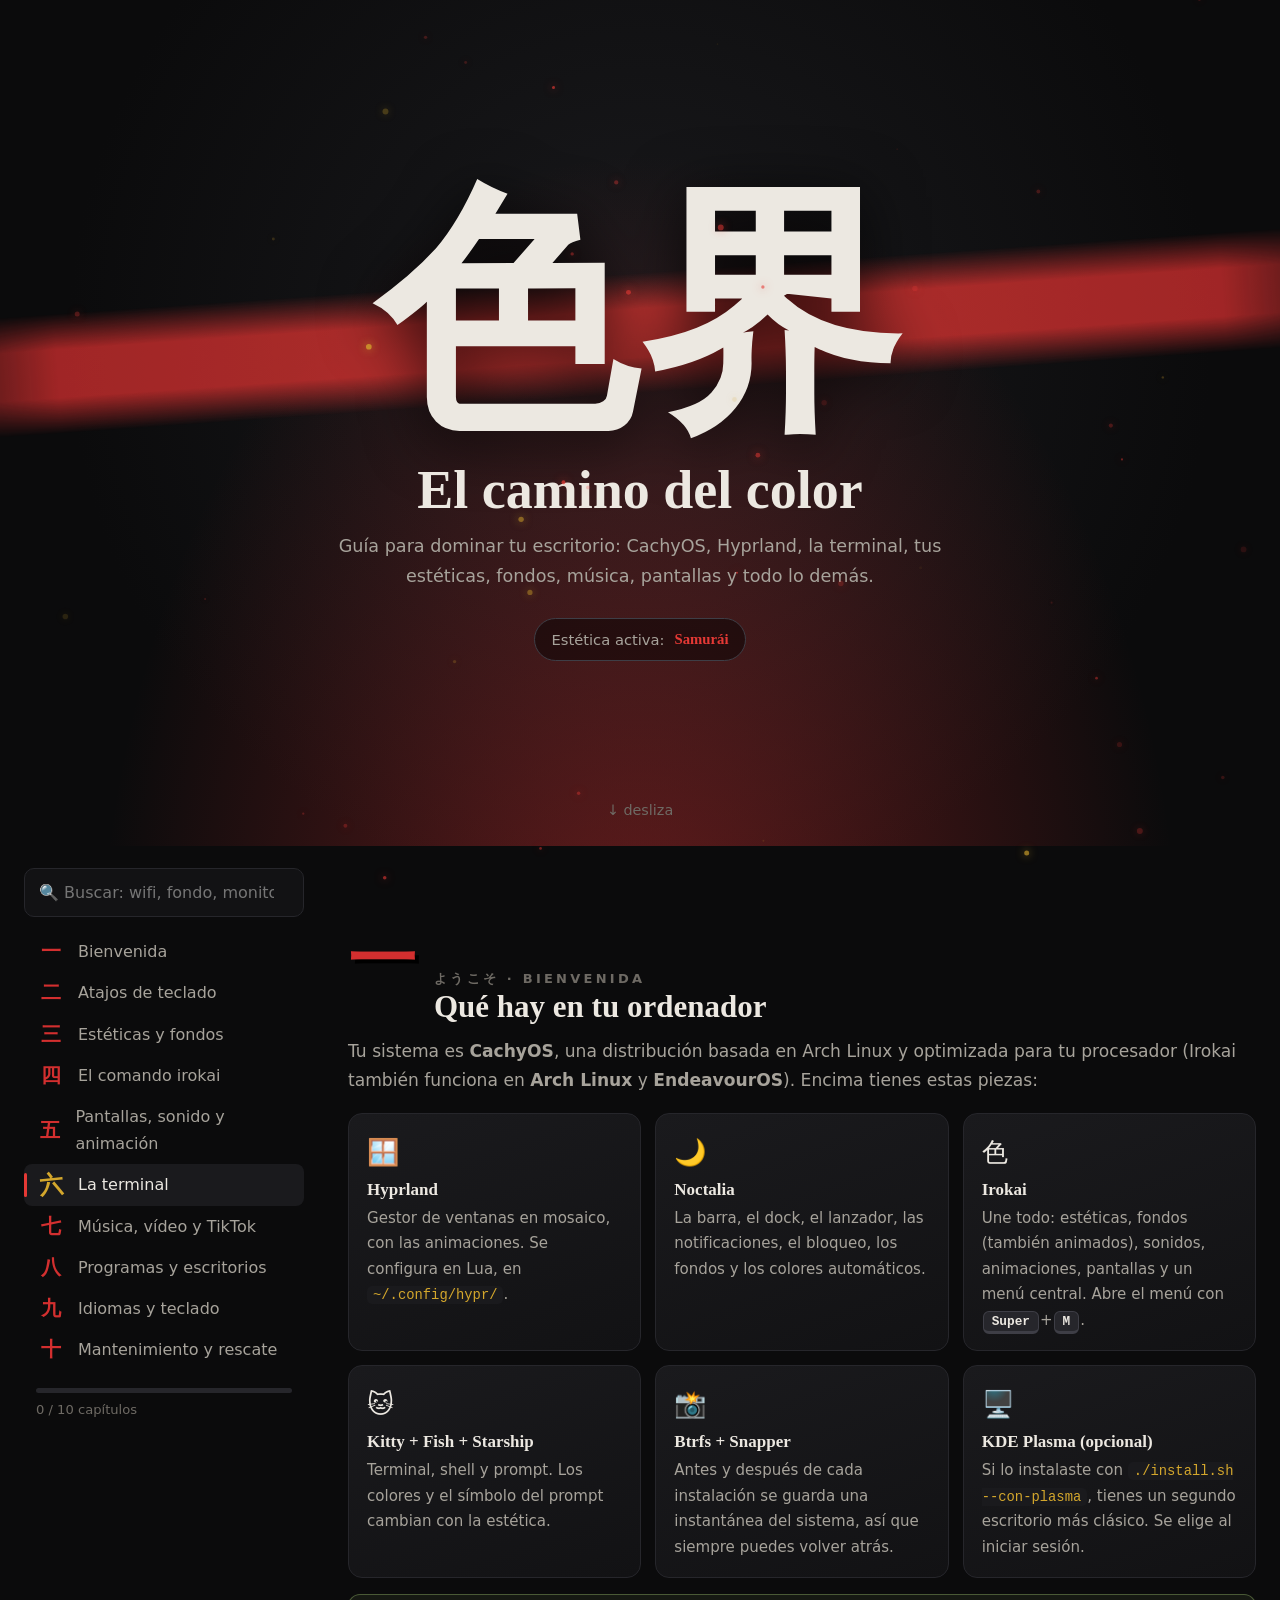
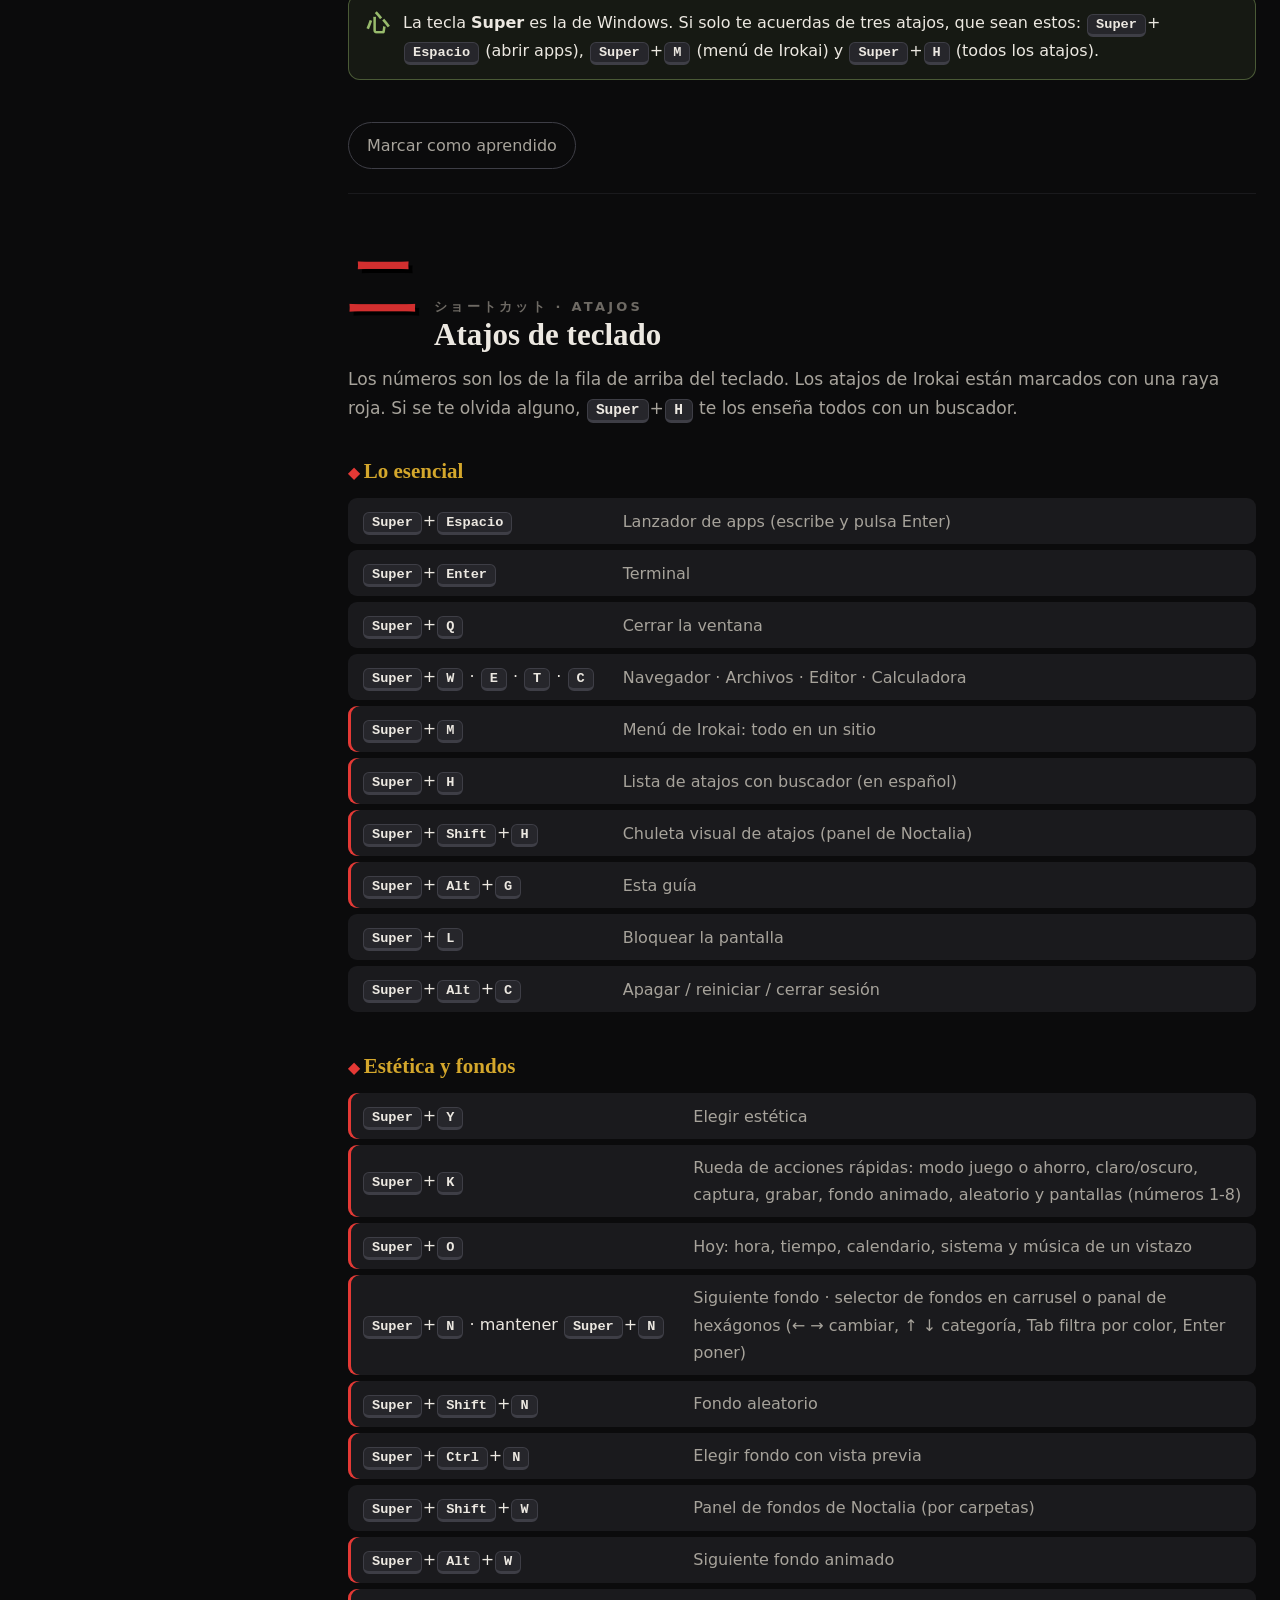
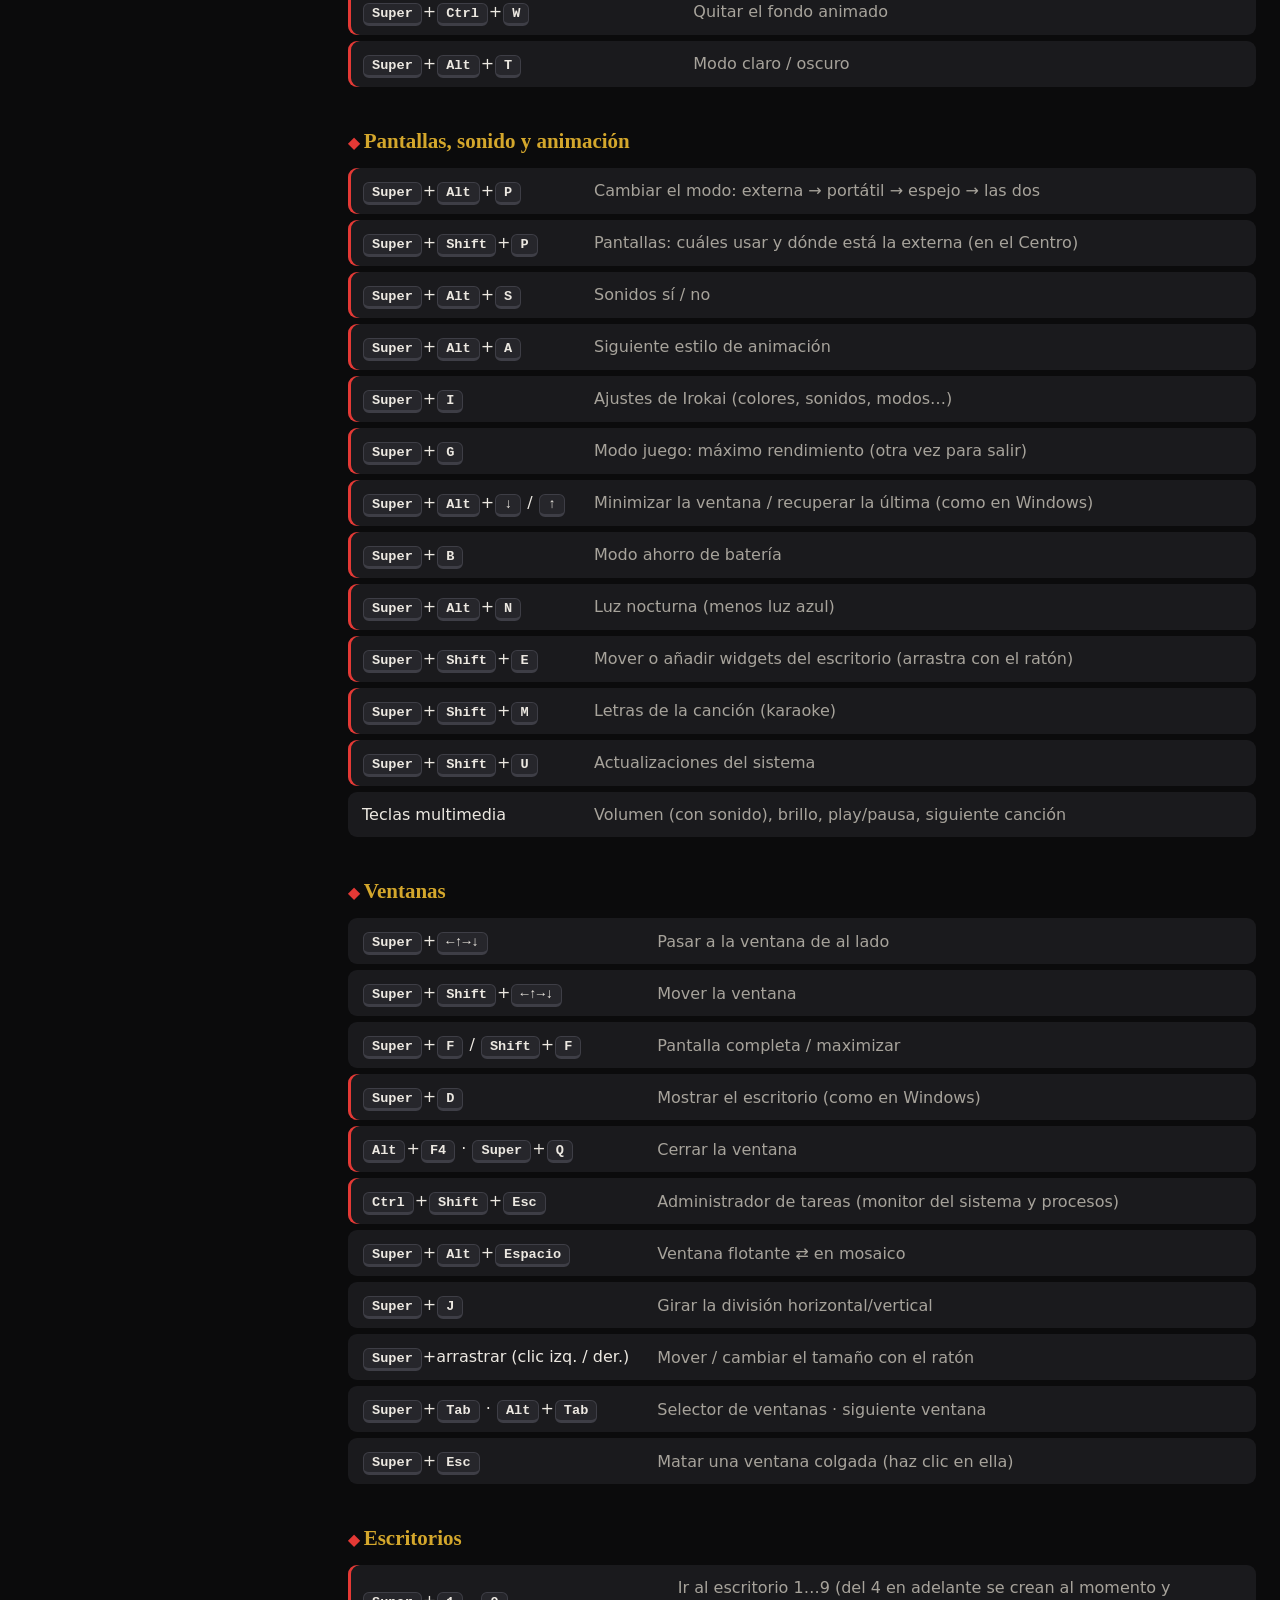
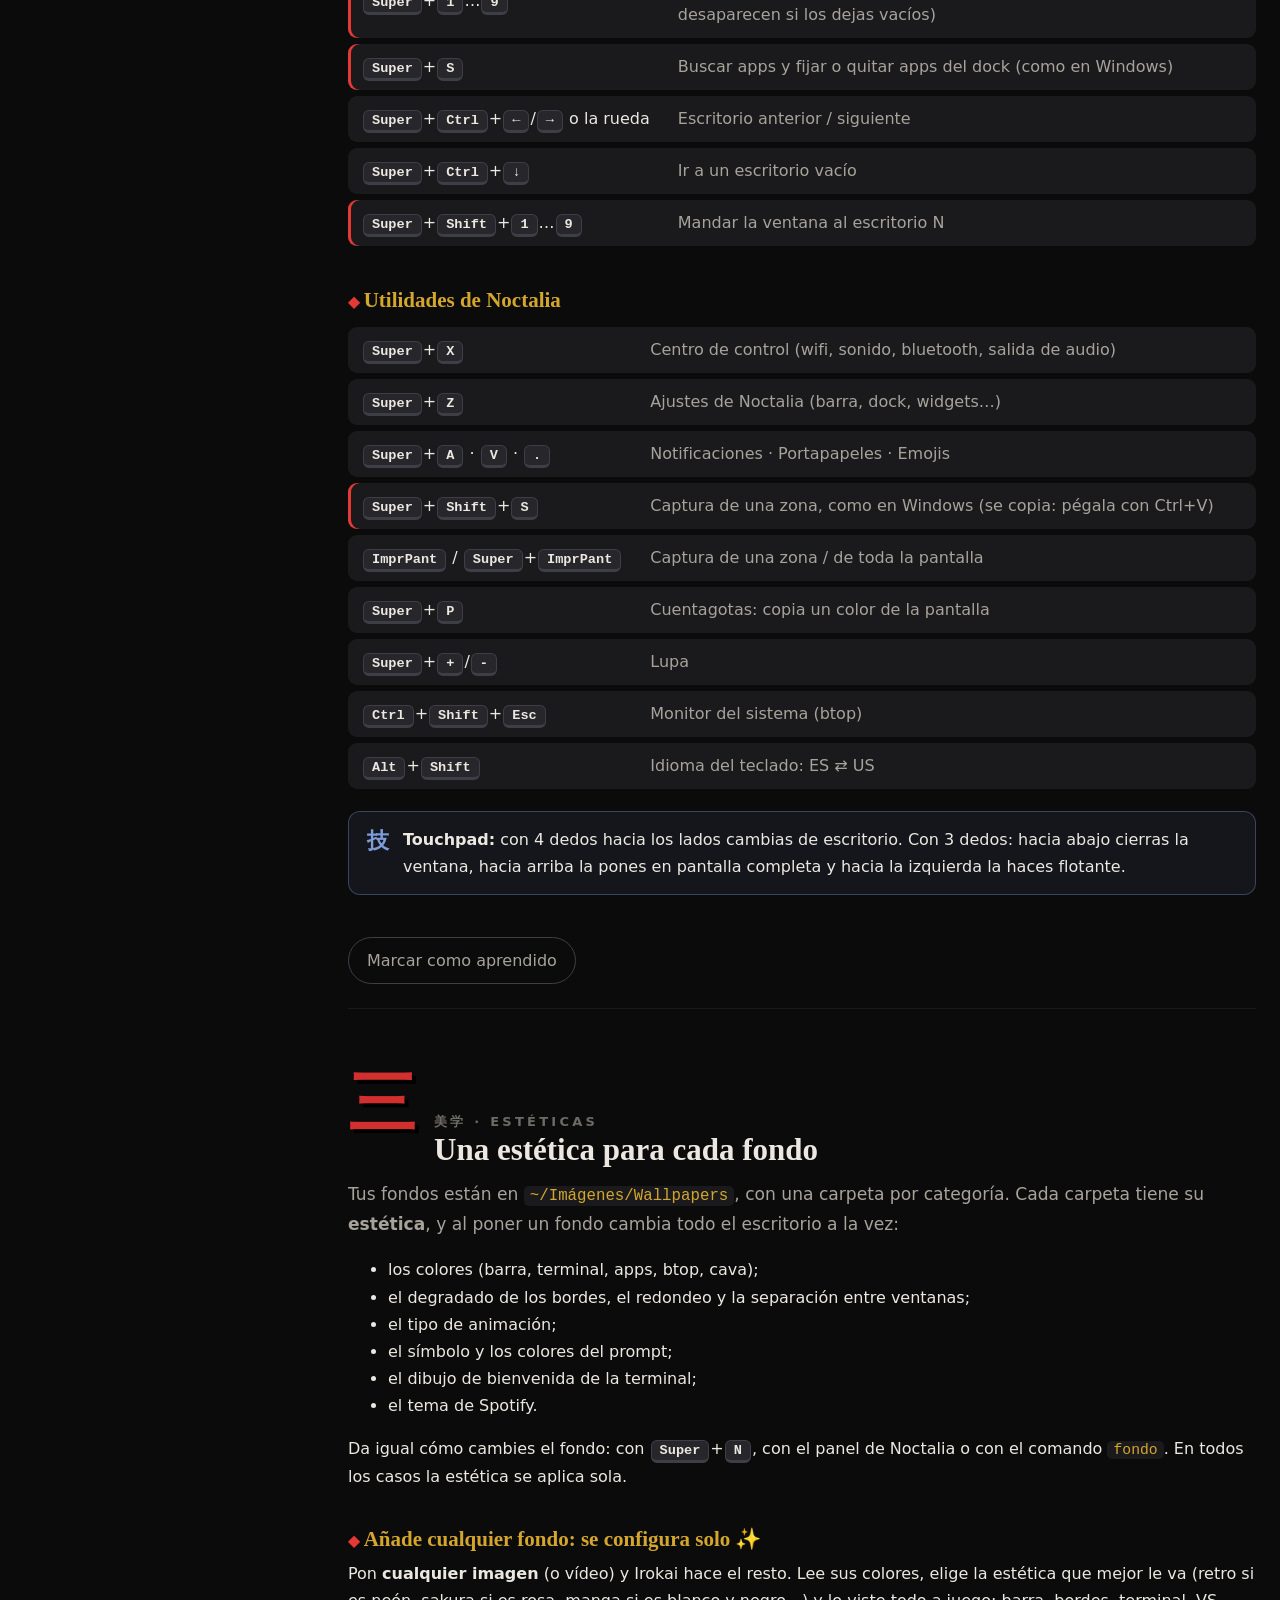
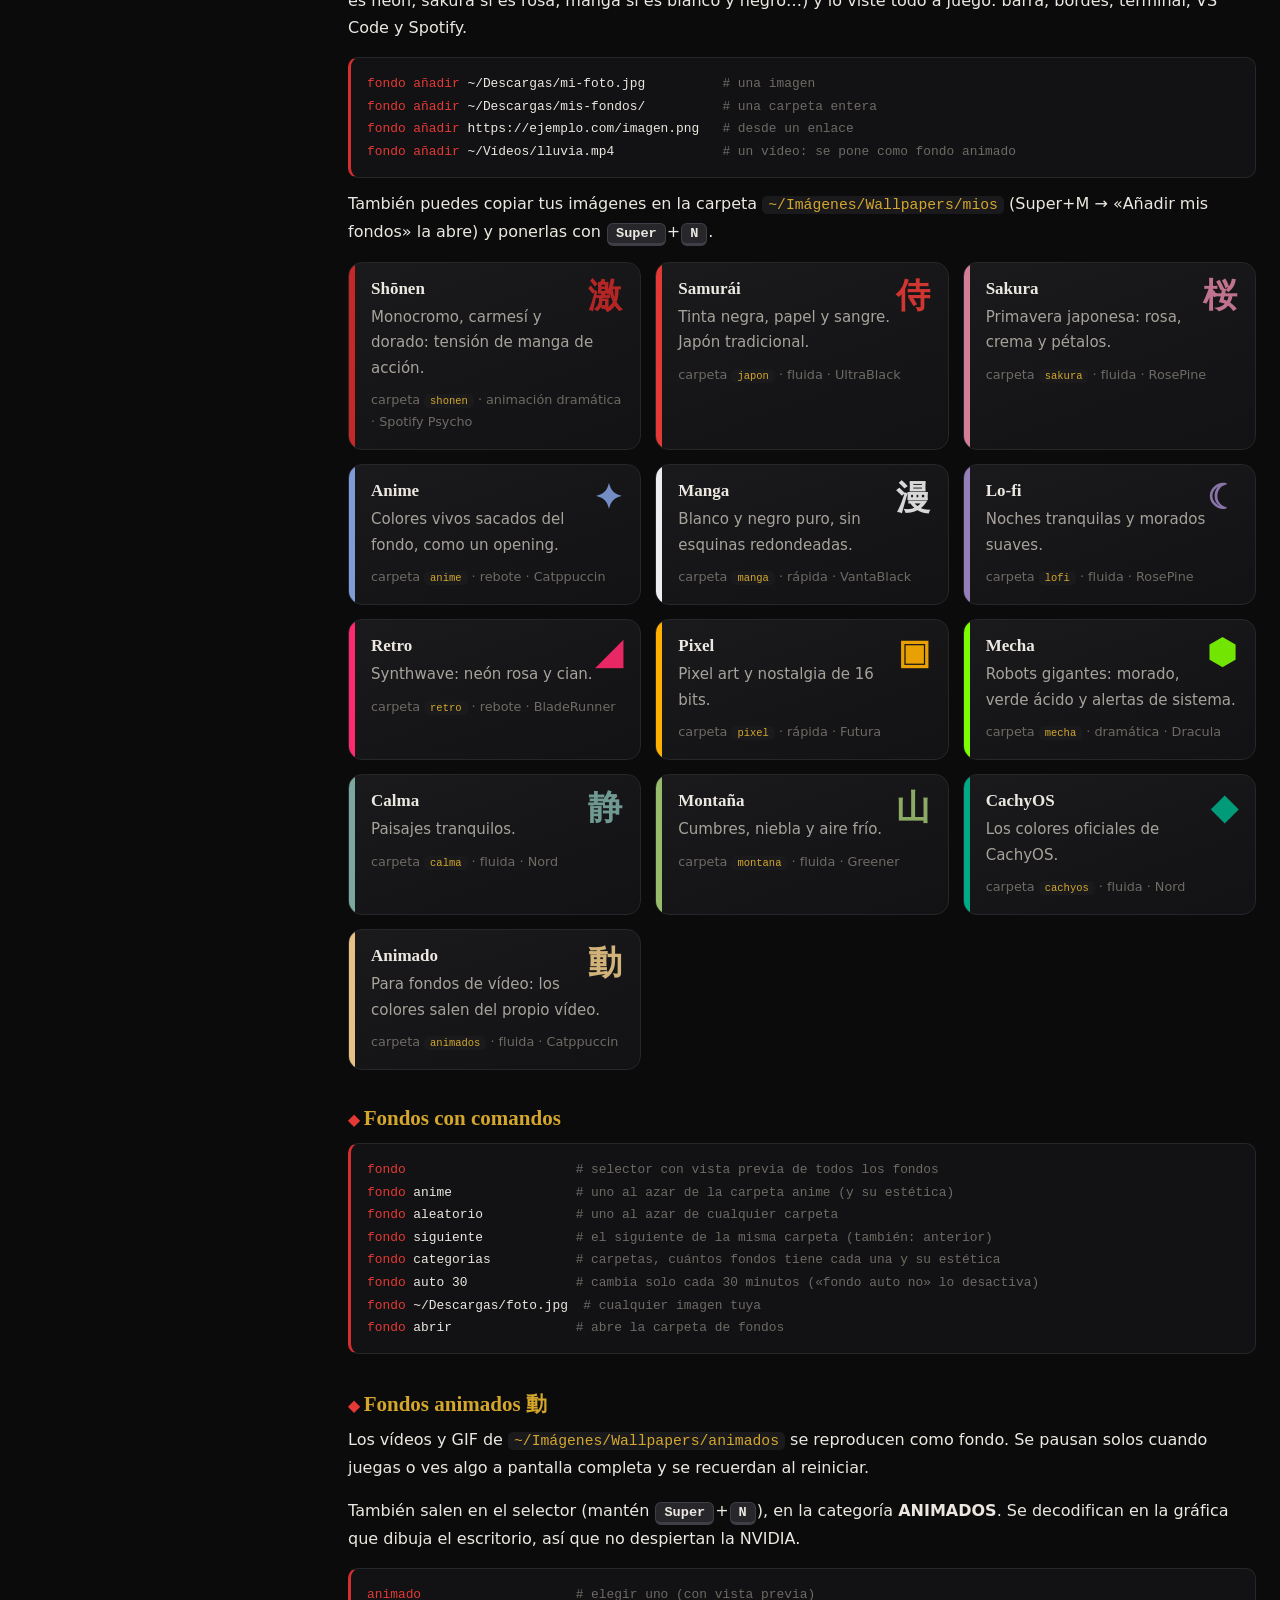
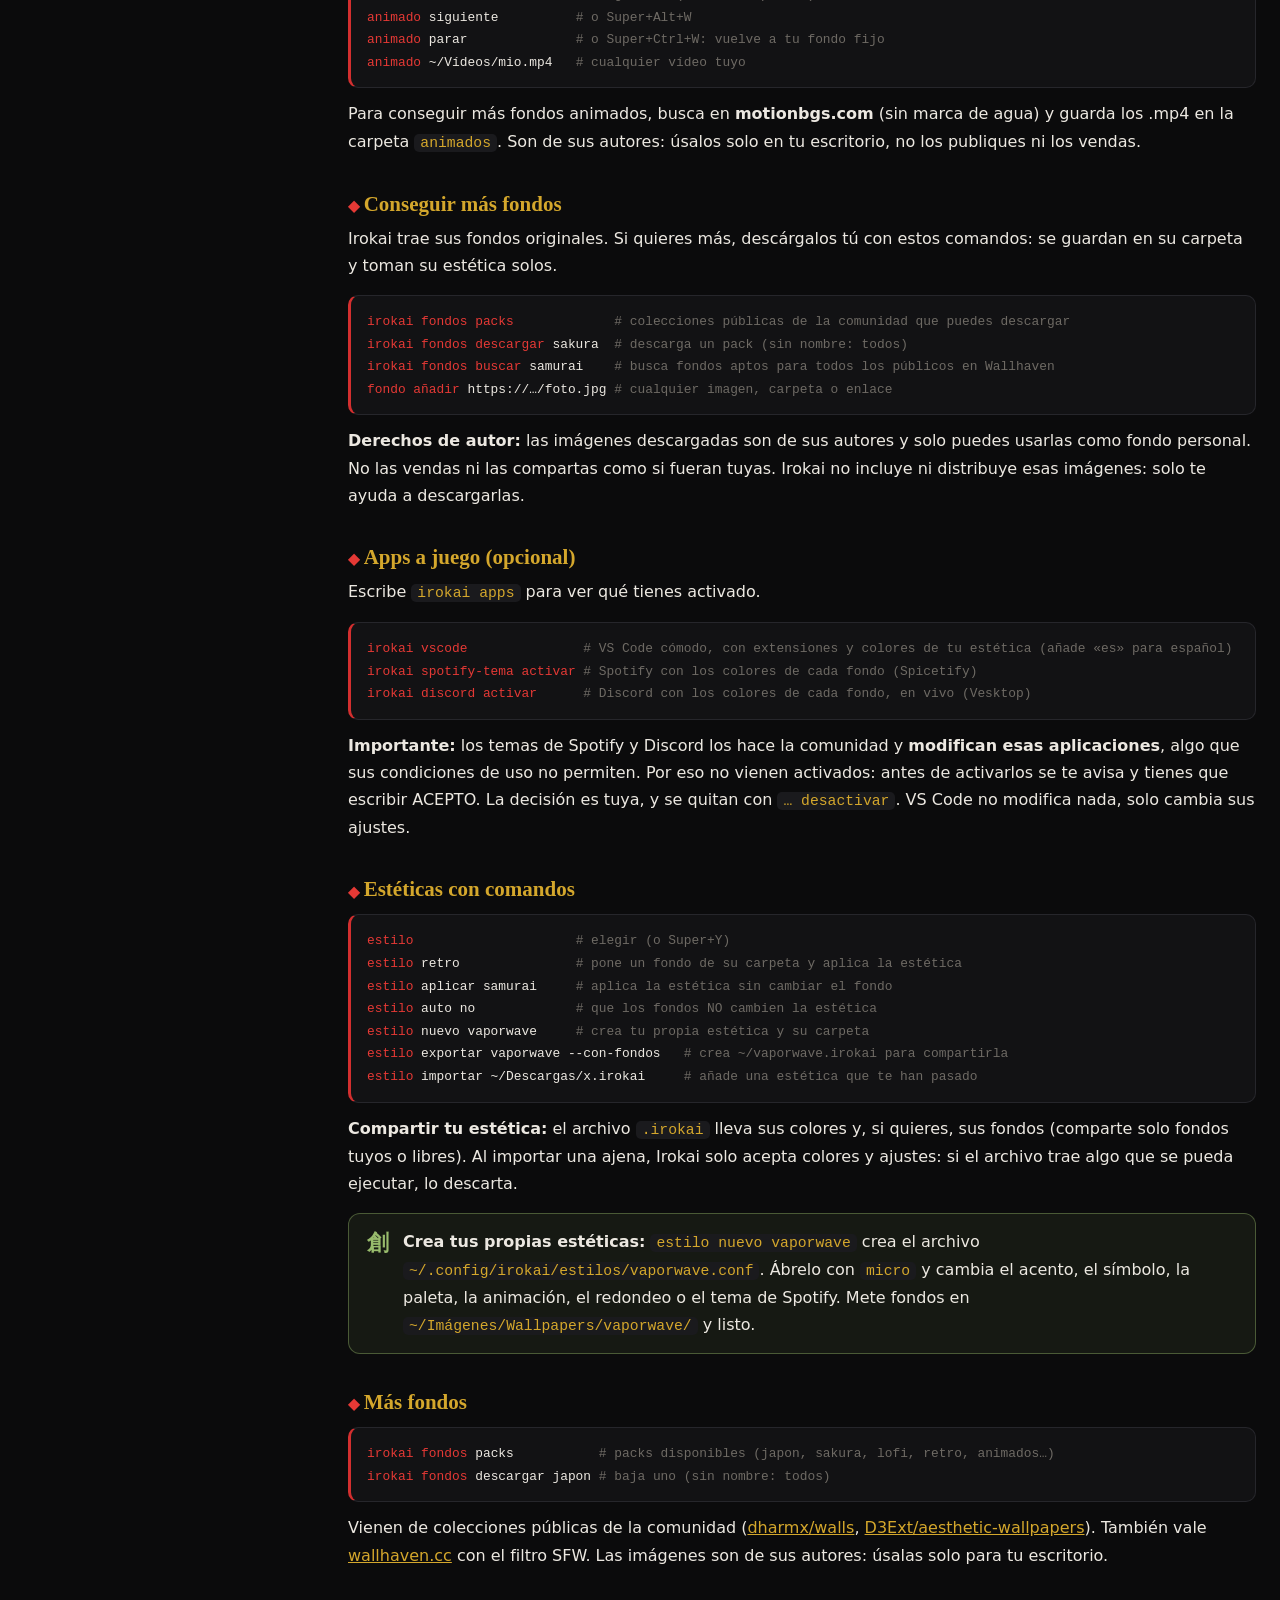
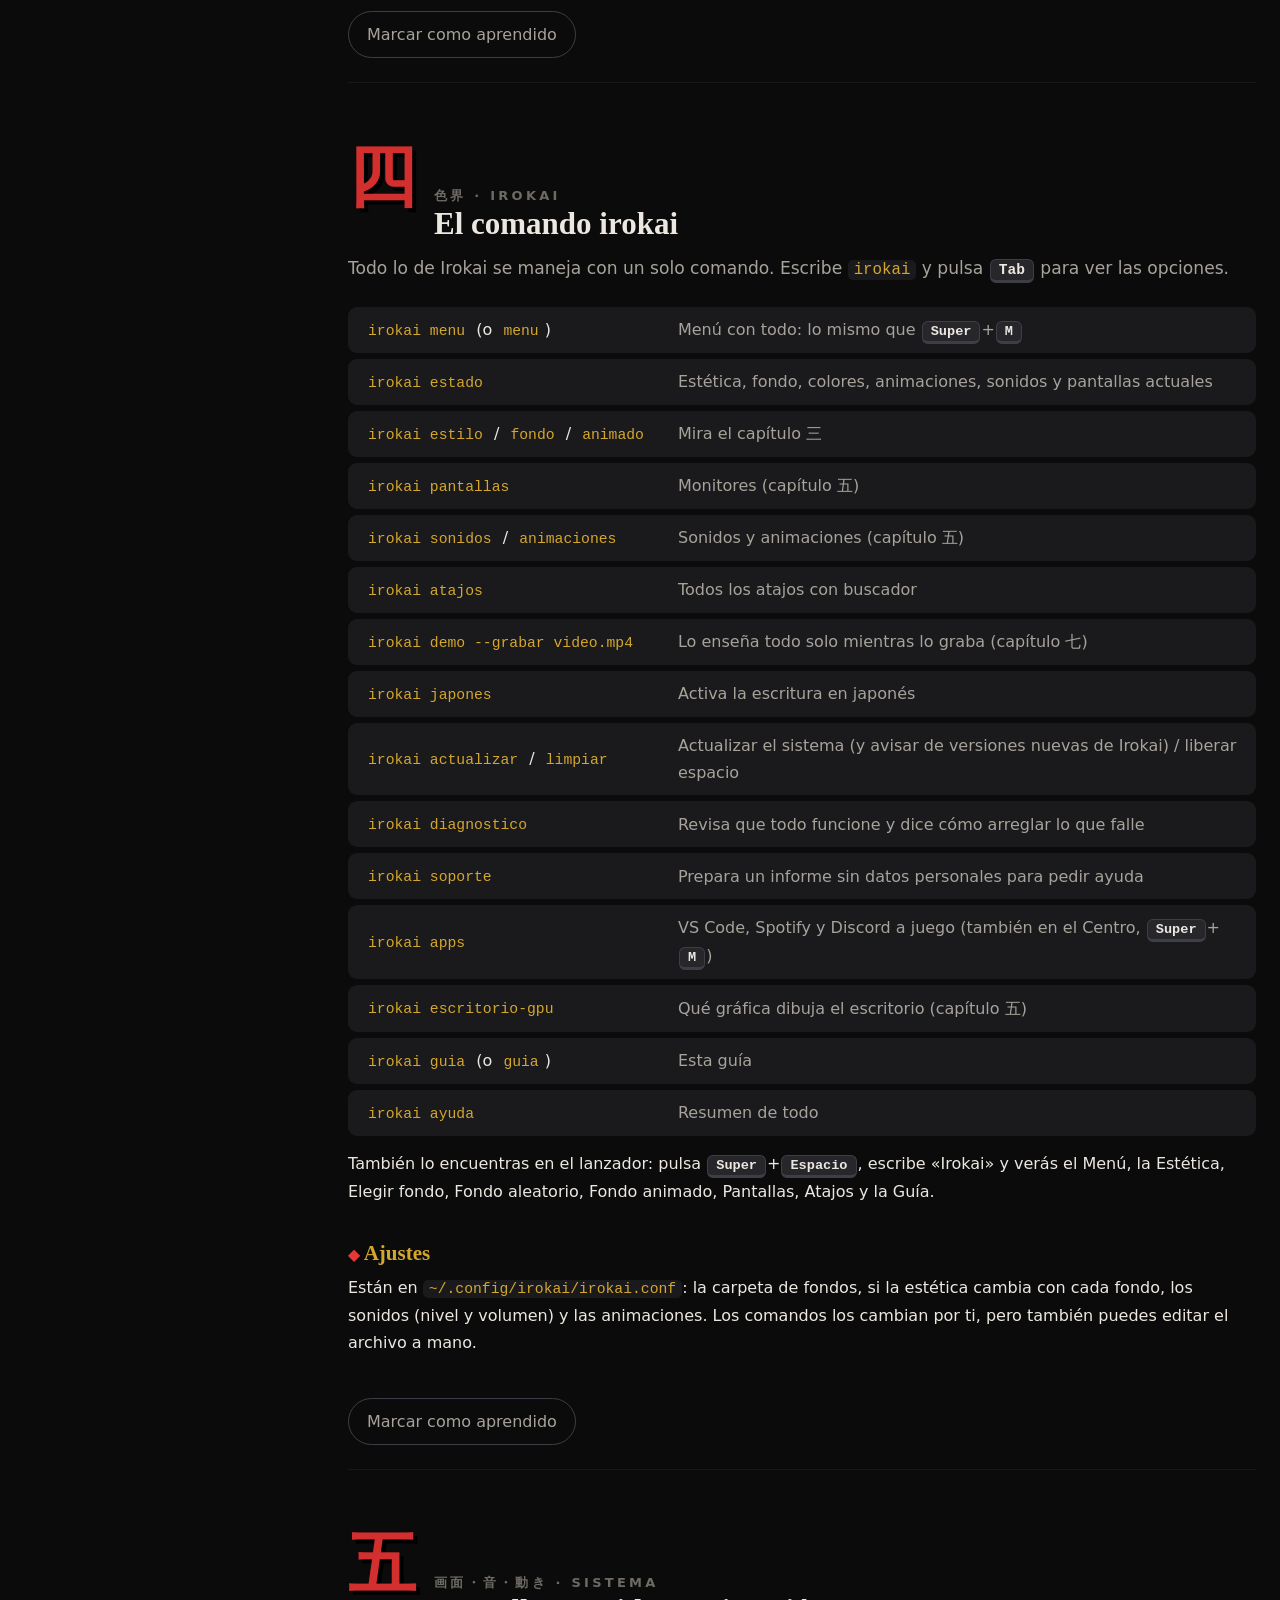
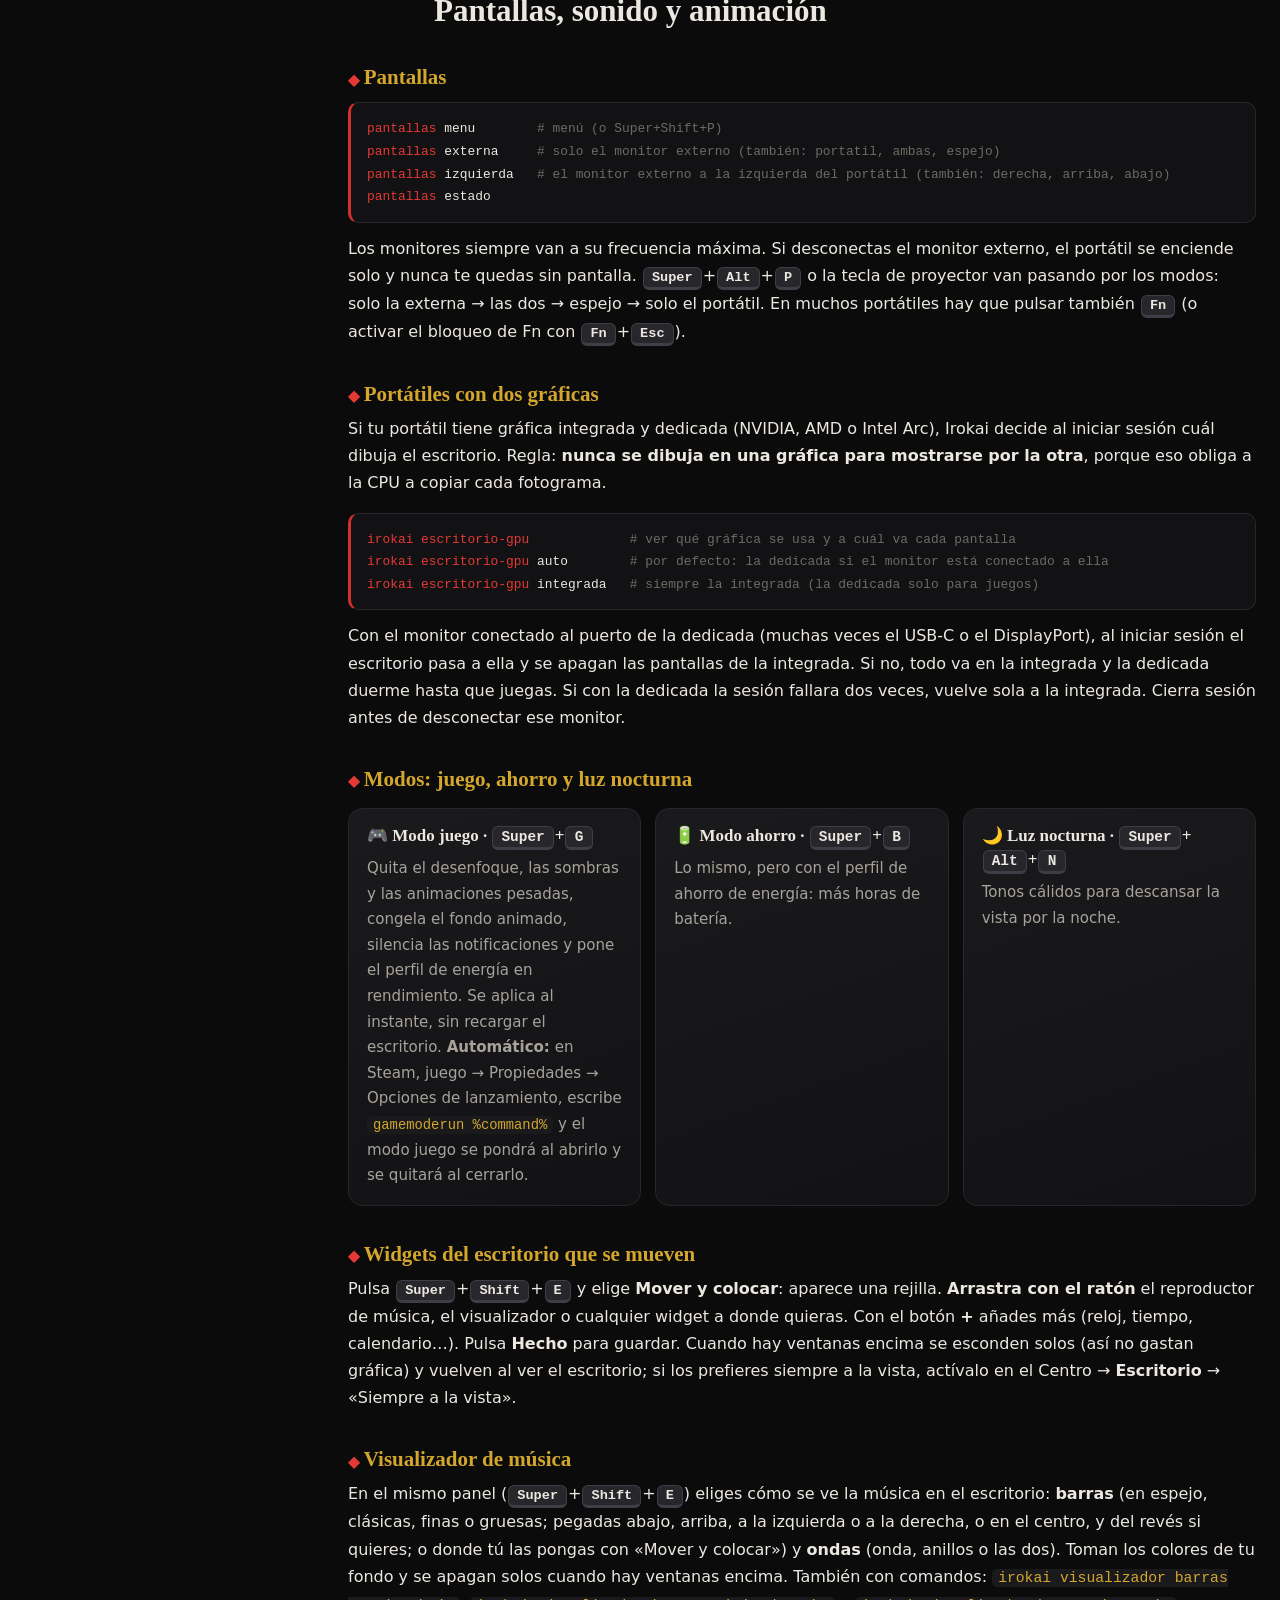
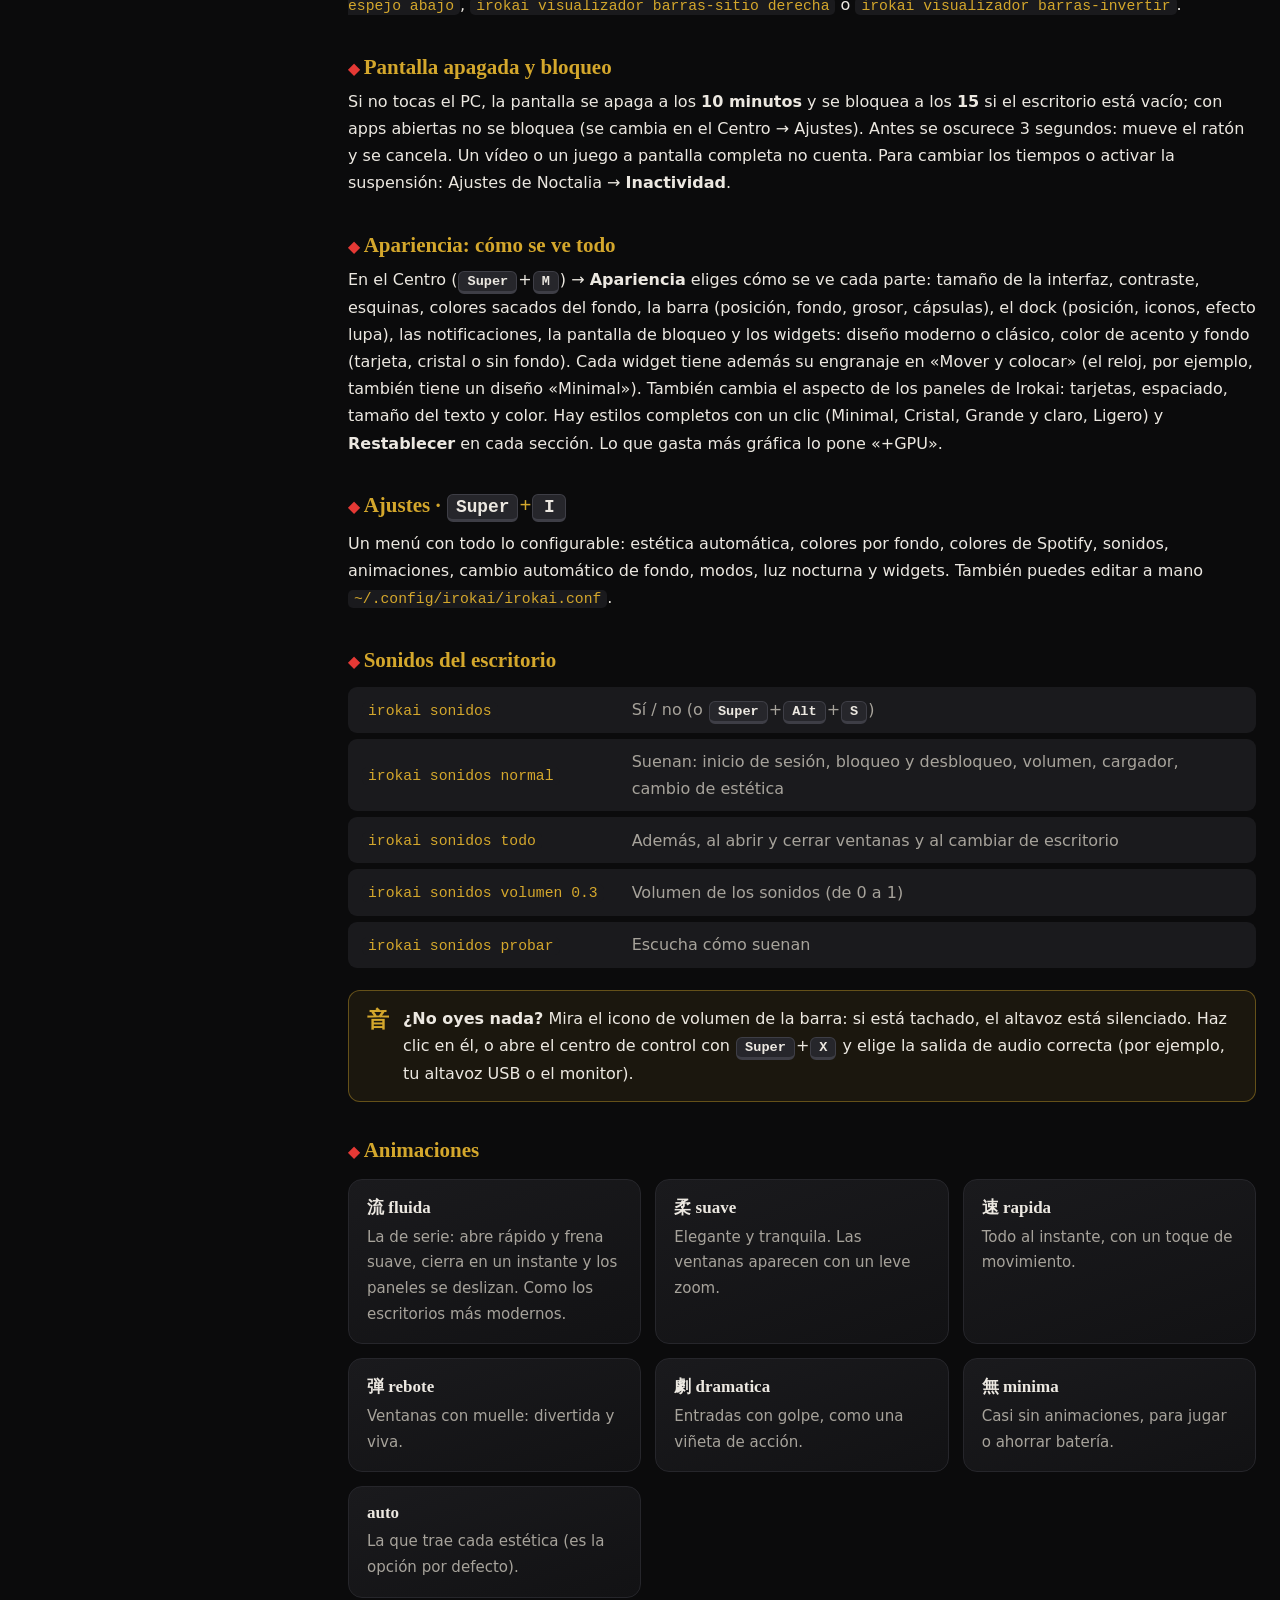
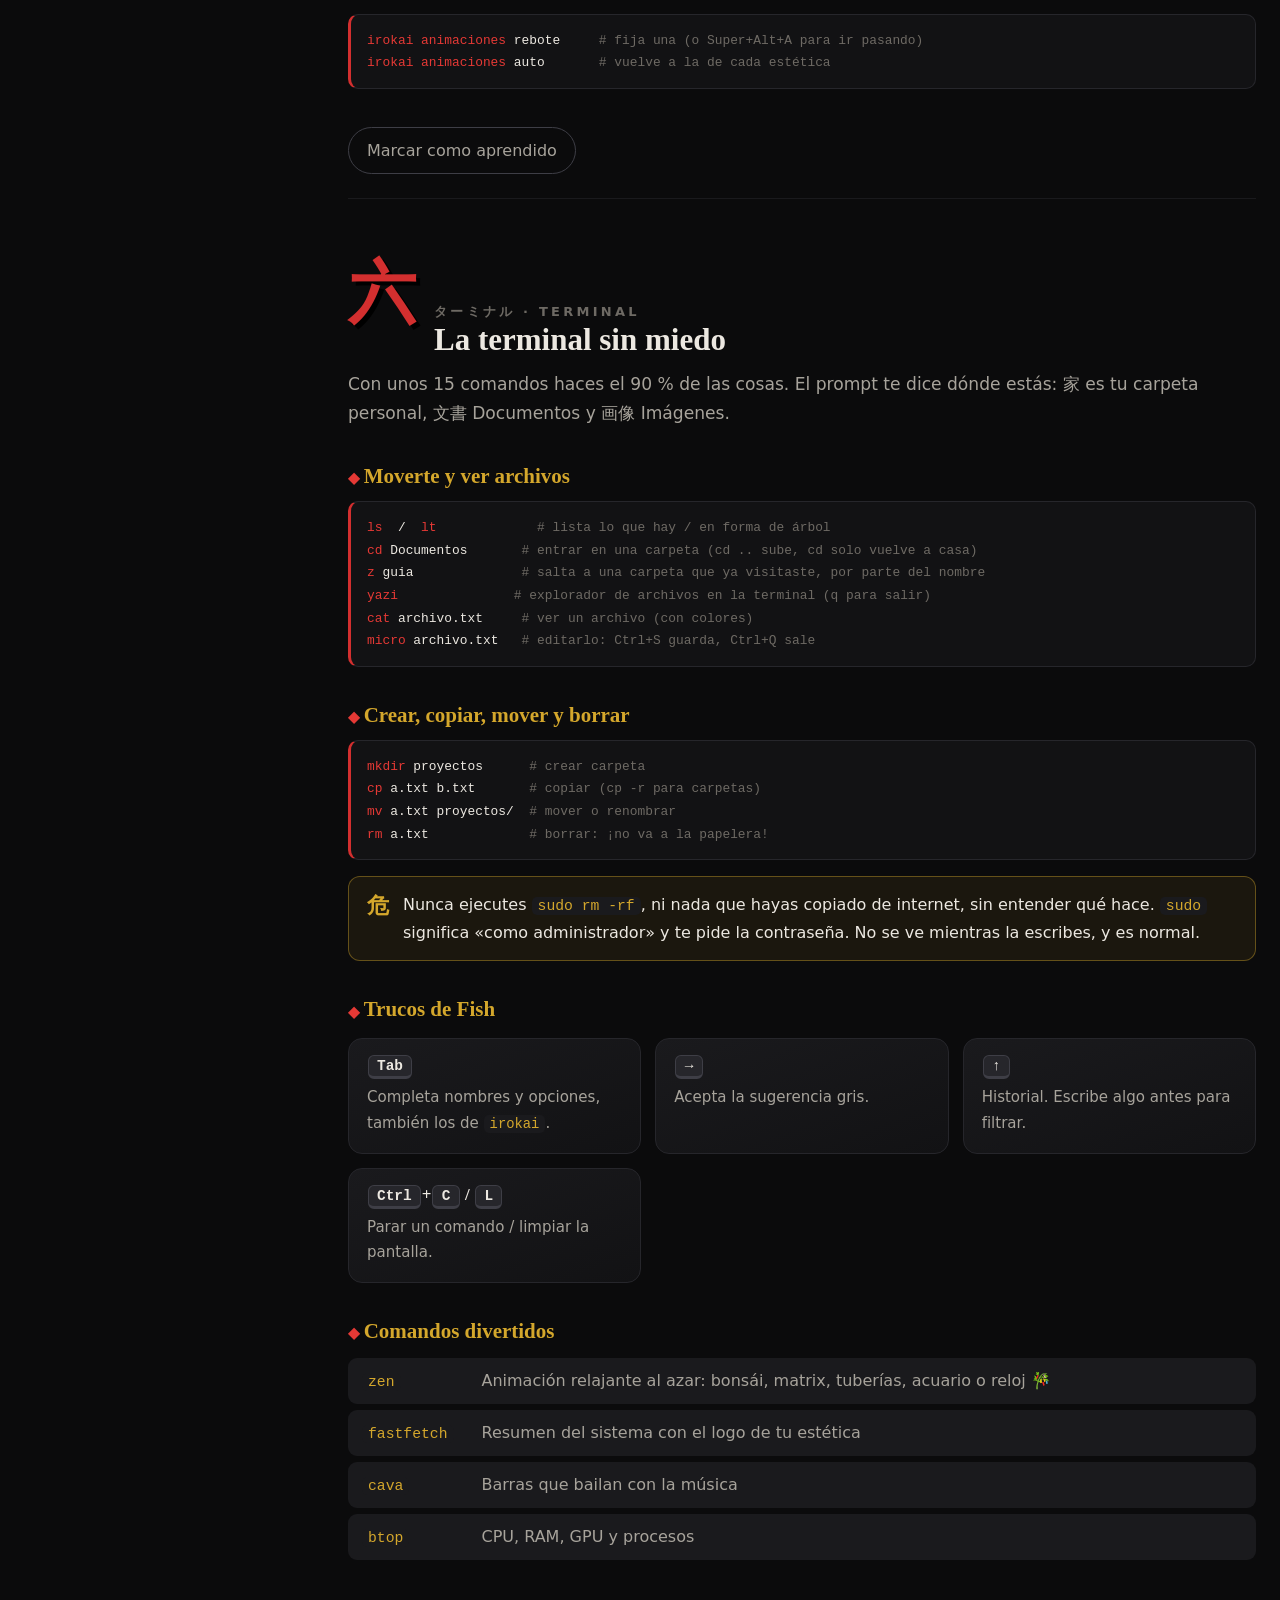
==== commit 24cc04f9: "Web: 2.1.1 en portada y novedades; la guía explica la licencia al instalar" ====
--- a/docs/guia/index.html
+++ b/docs/guia/index.html
@@ -582,7 +582,7 @@
   <h3 class="rv">Pedir ayuda</h3>
   <p class="rv"><code>irokai soporte</code> crea <code>~/irokai-soporte.txt</code> con el diagnóstico y las versiones (sin tu nombre de usuario ni el del equipo) y lo copia al portapapeles. Pégalo en un email a soporte contando qué pasa.</p>
   <h3 class="rv">Tu licencia</h3>
-  <p class="rv">Una licencia es para <b>una persona</b> y funciona en <b>un ordenador a la vez</b>. Para cambiar de ordenador, libérala en el anterior y actívala en el nuevo.</p>
+  <p class="rv">Una licencia es para <b>una persona</b> y funciona en <b>un ordenador a la vez</b>. Para cambiar de ordenador, libérala en el anterior y actívala en el nuevo. El instalador te la pide al empezar y queda <b>guardada</b>: no vuelve a pedirla. Sin licencia activa Irokai no funciona (el escritorio arranca igual, con un aviso). Se comprueba sola una vez al día y, sin internet, sigue funcionando 30 días.</p>
 <pre class="rv"><code><span class="k">irokai licencia</span>                  <span class="c"># ver si está activada</span>
 <span class="k">irokai licencia</span> activar IRK1-…   <span class="c"># activar (también vale la clave del correo de compra)</span>
 <span class="k">irokai licencia</span> desactivar        <span class="c"># liberarla para usarla en otro ordenador</span></code></pre>
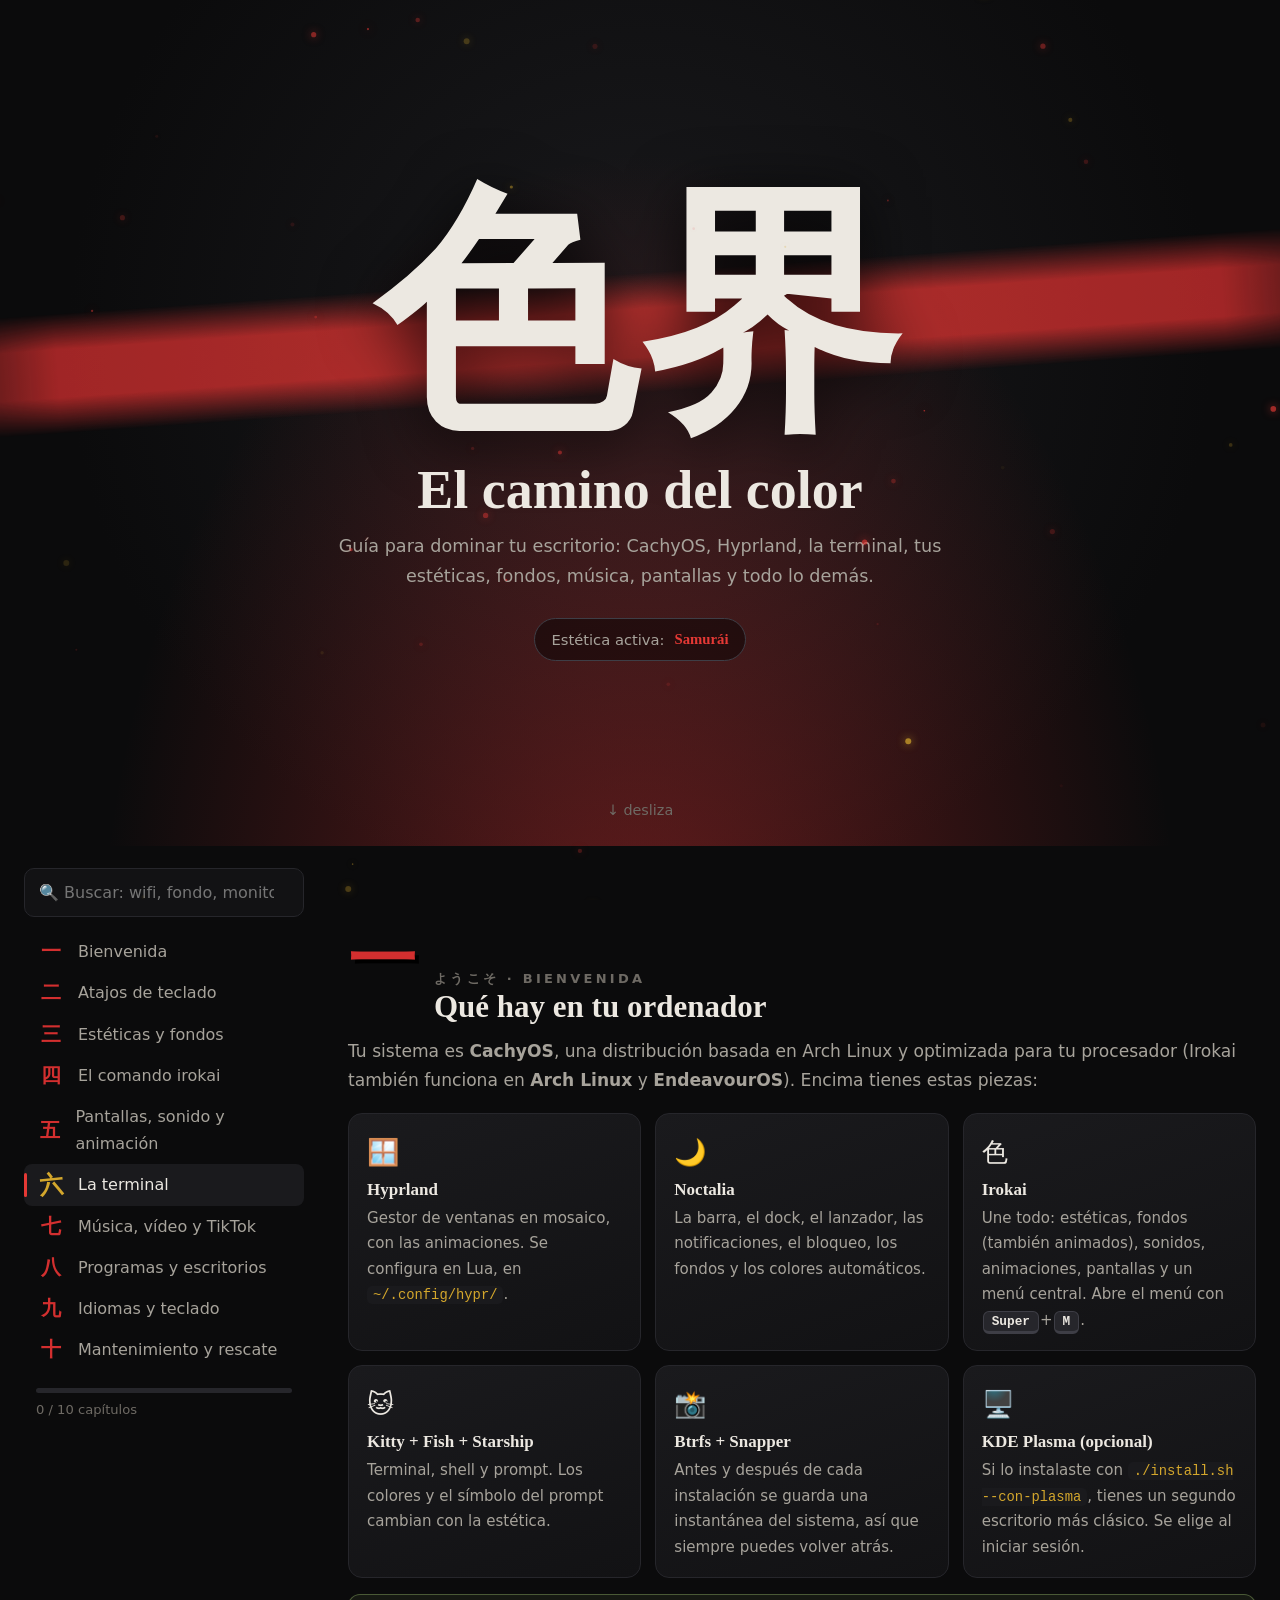
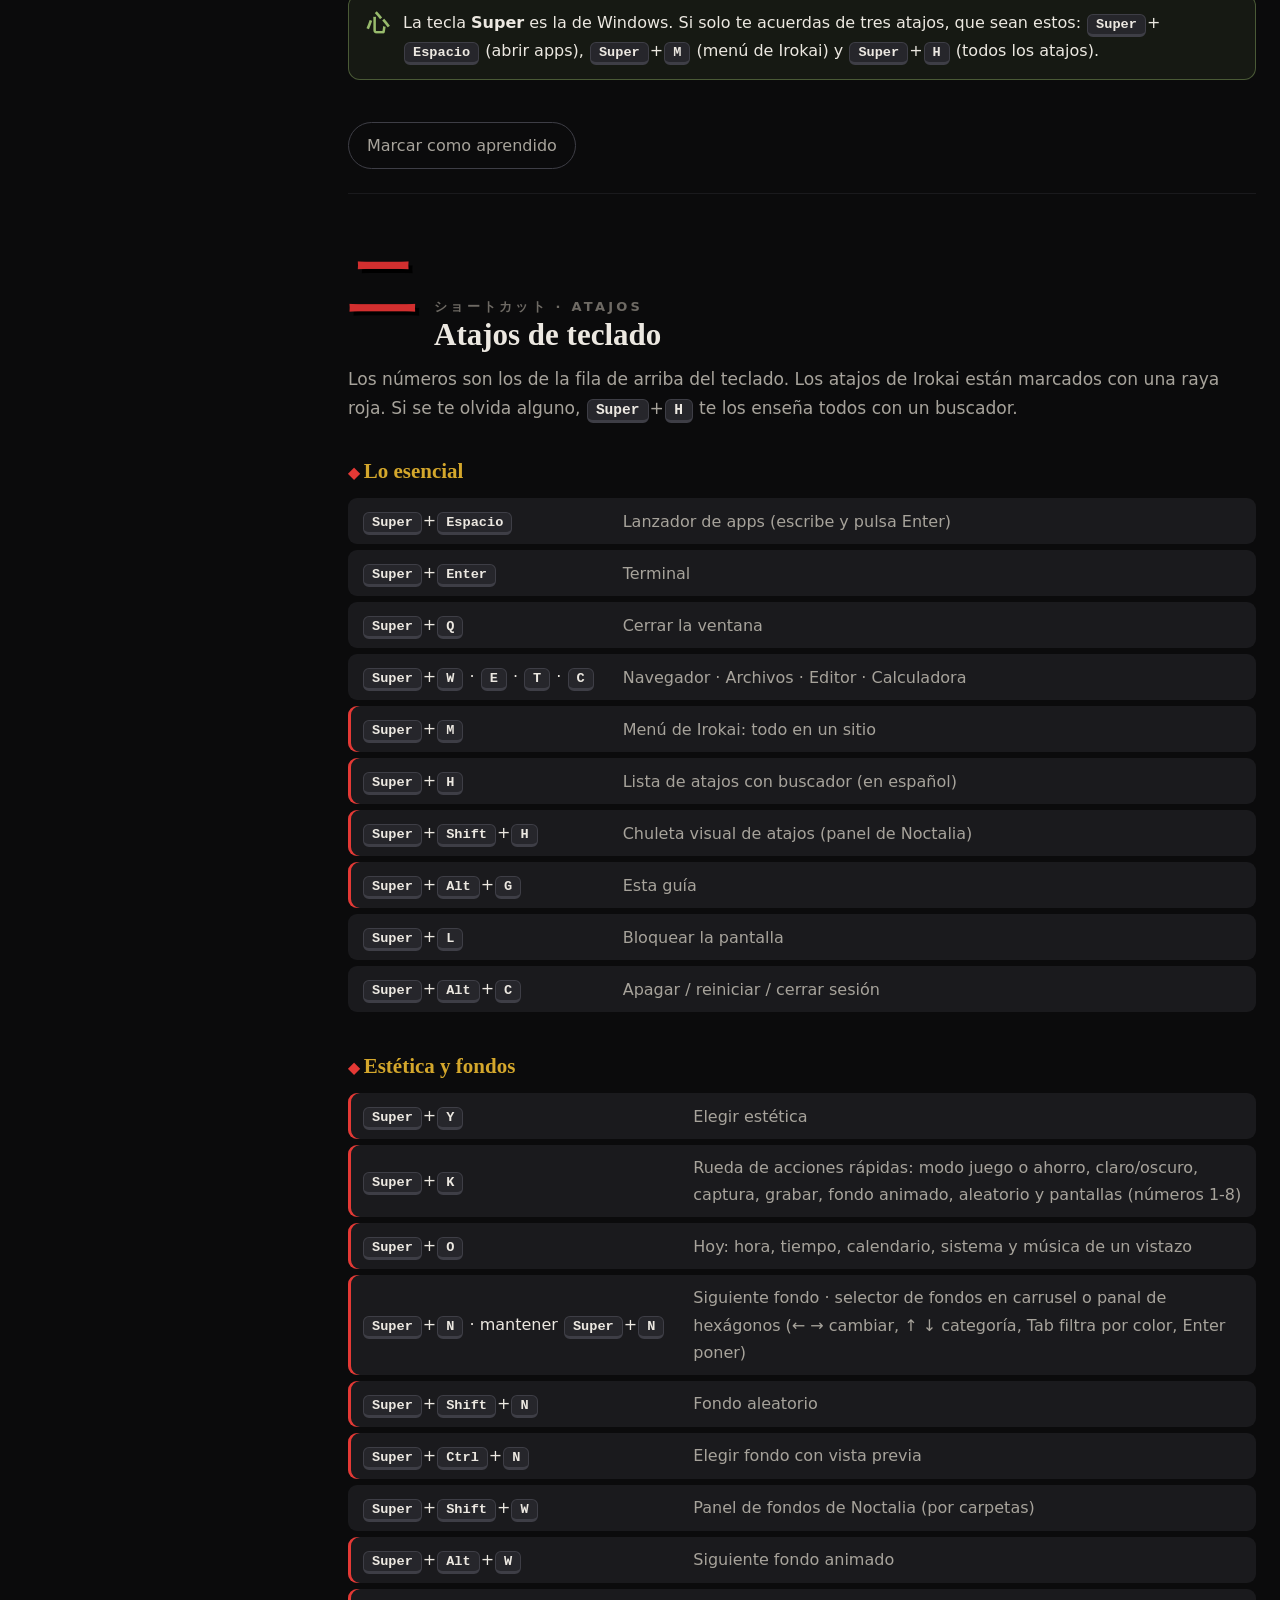
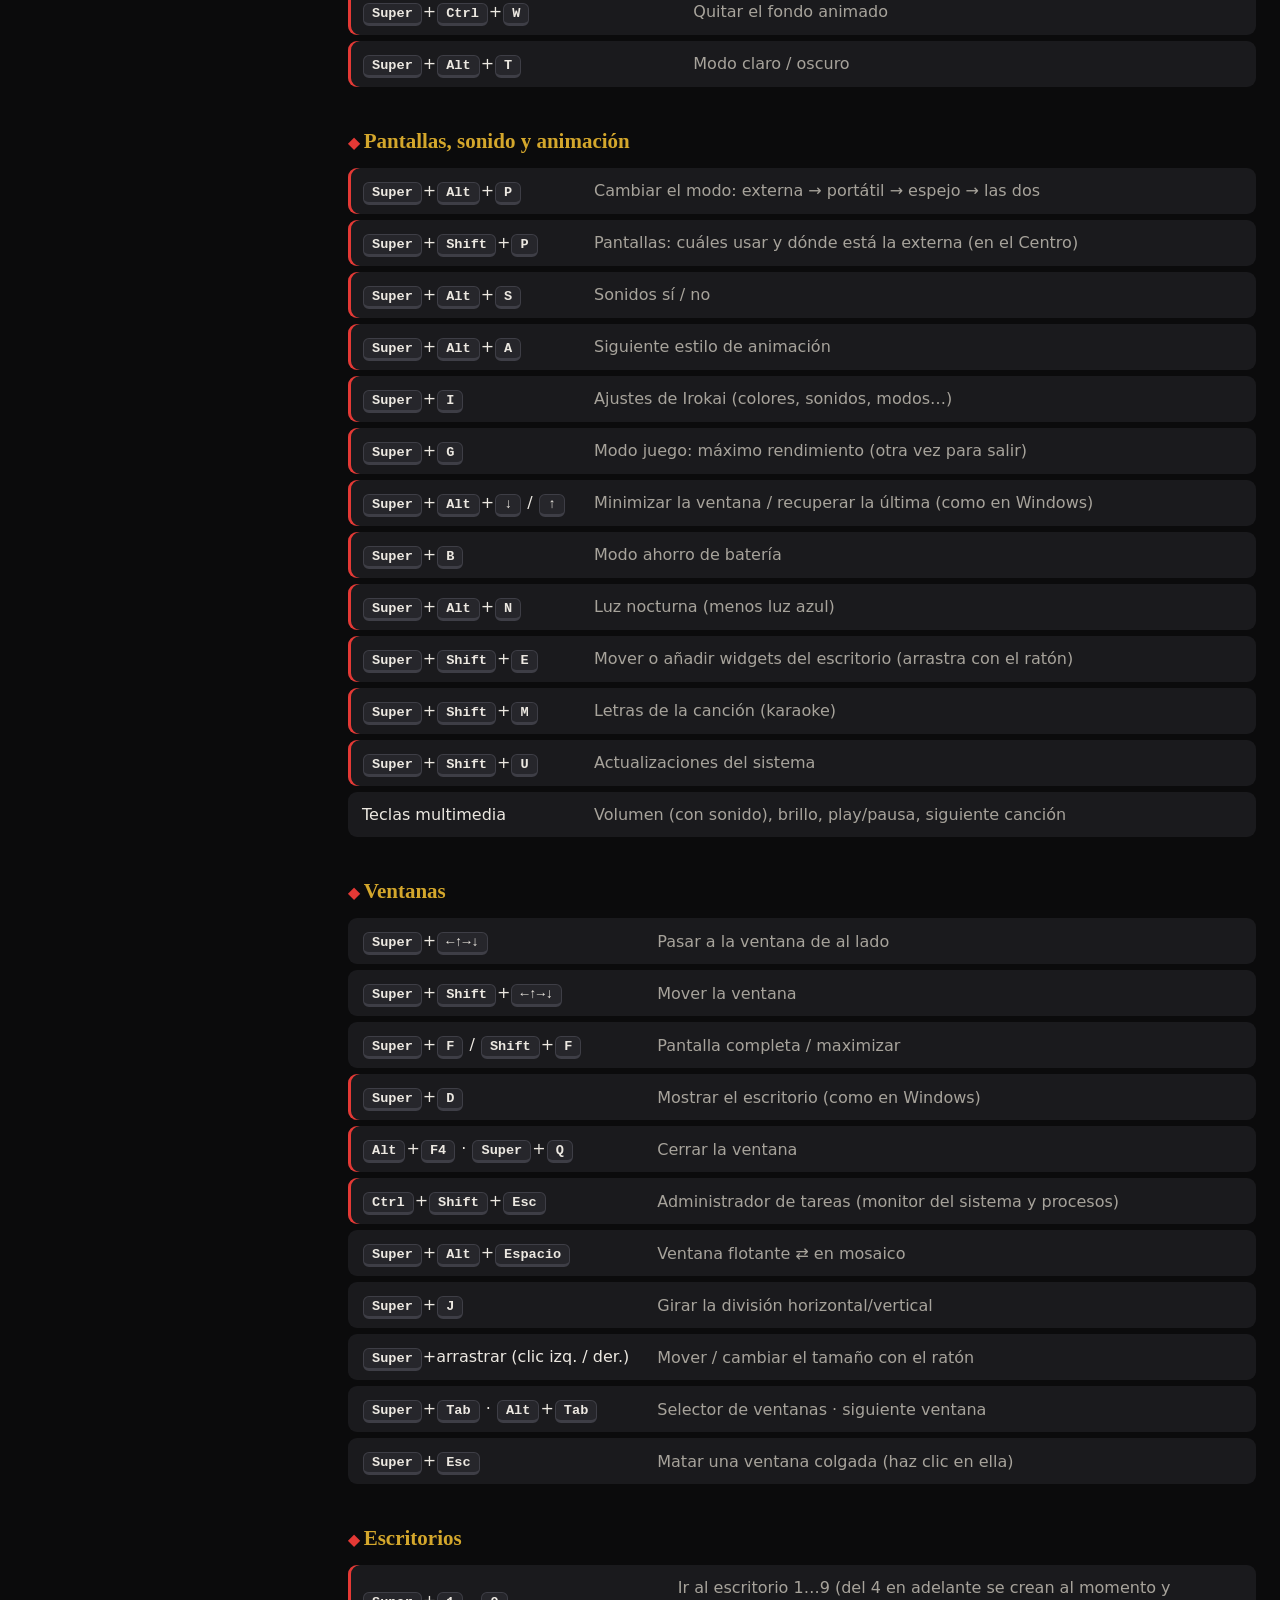
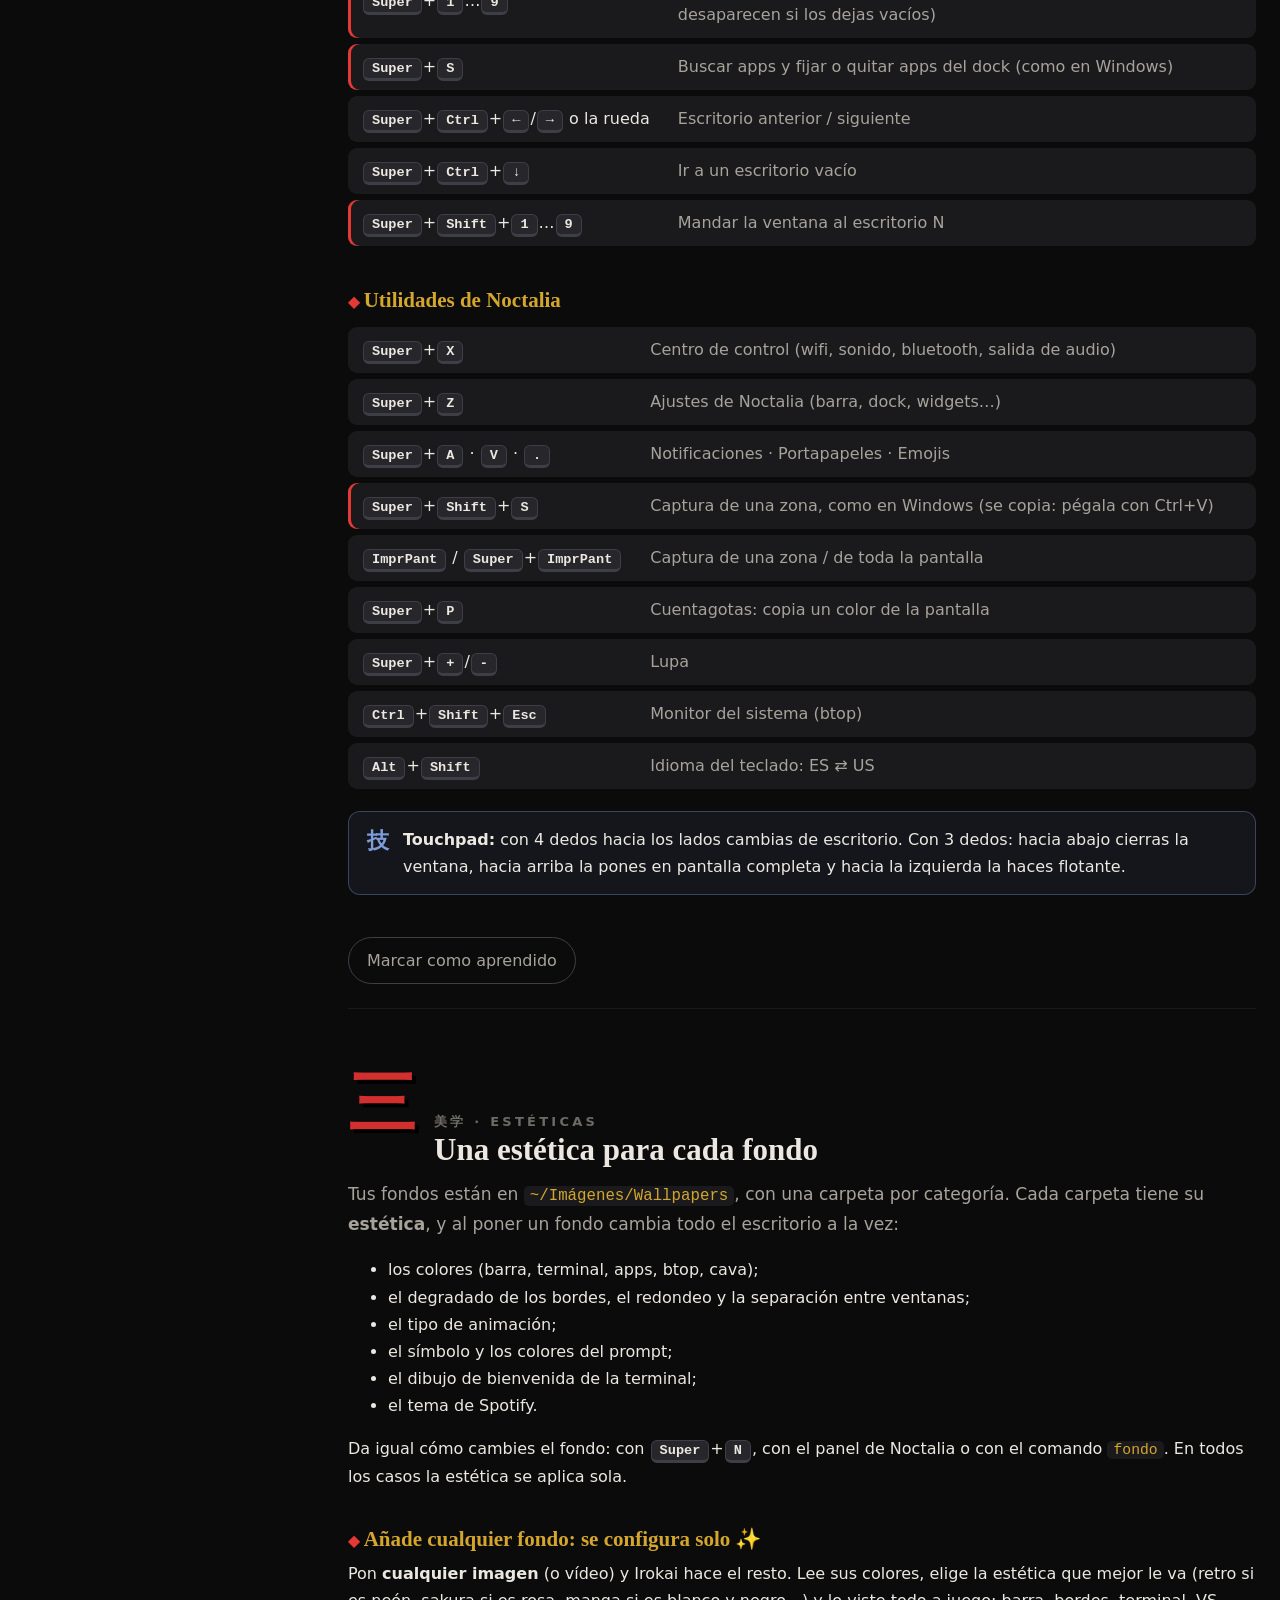
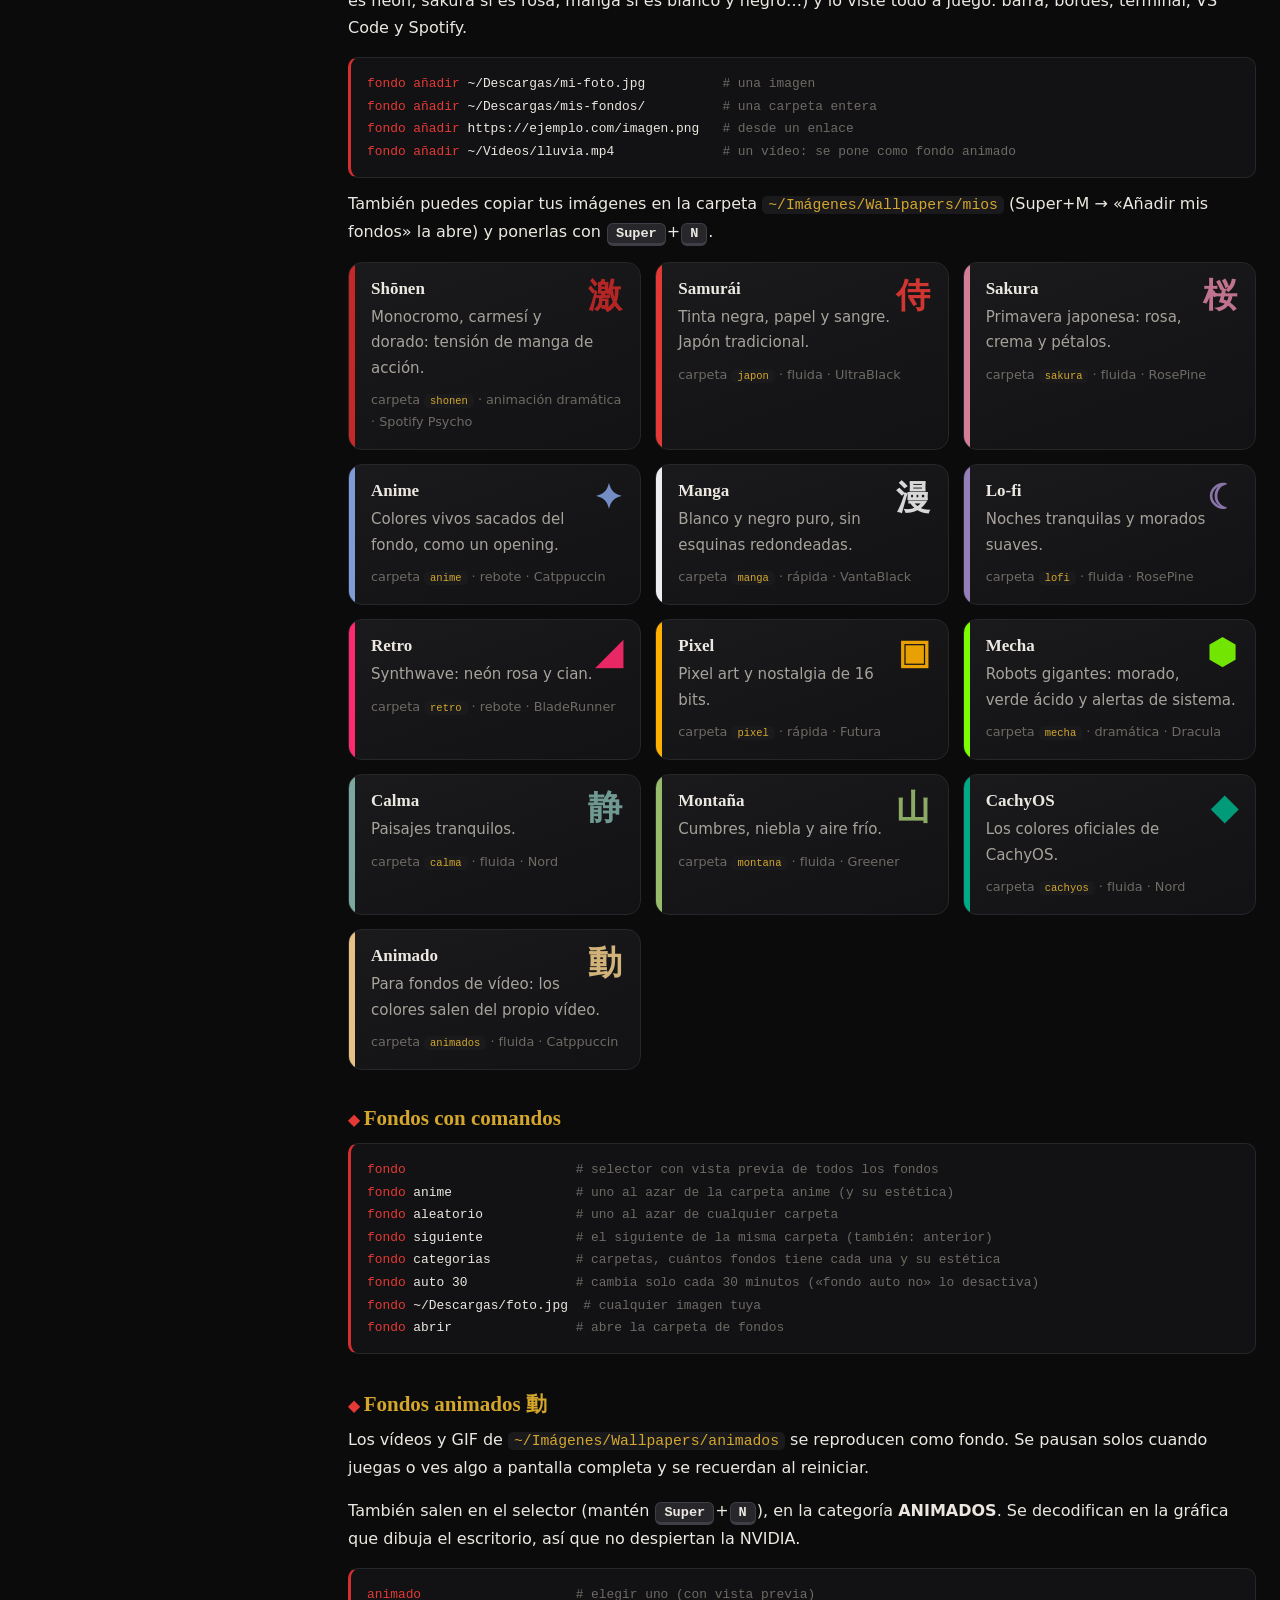
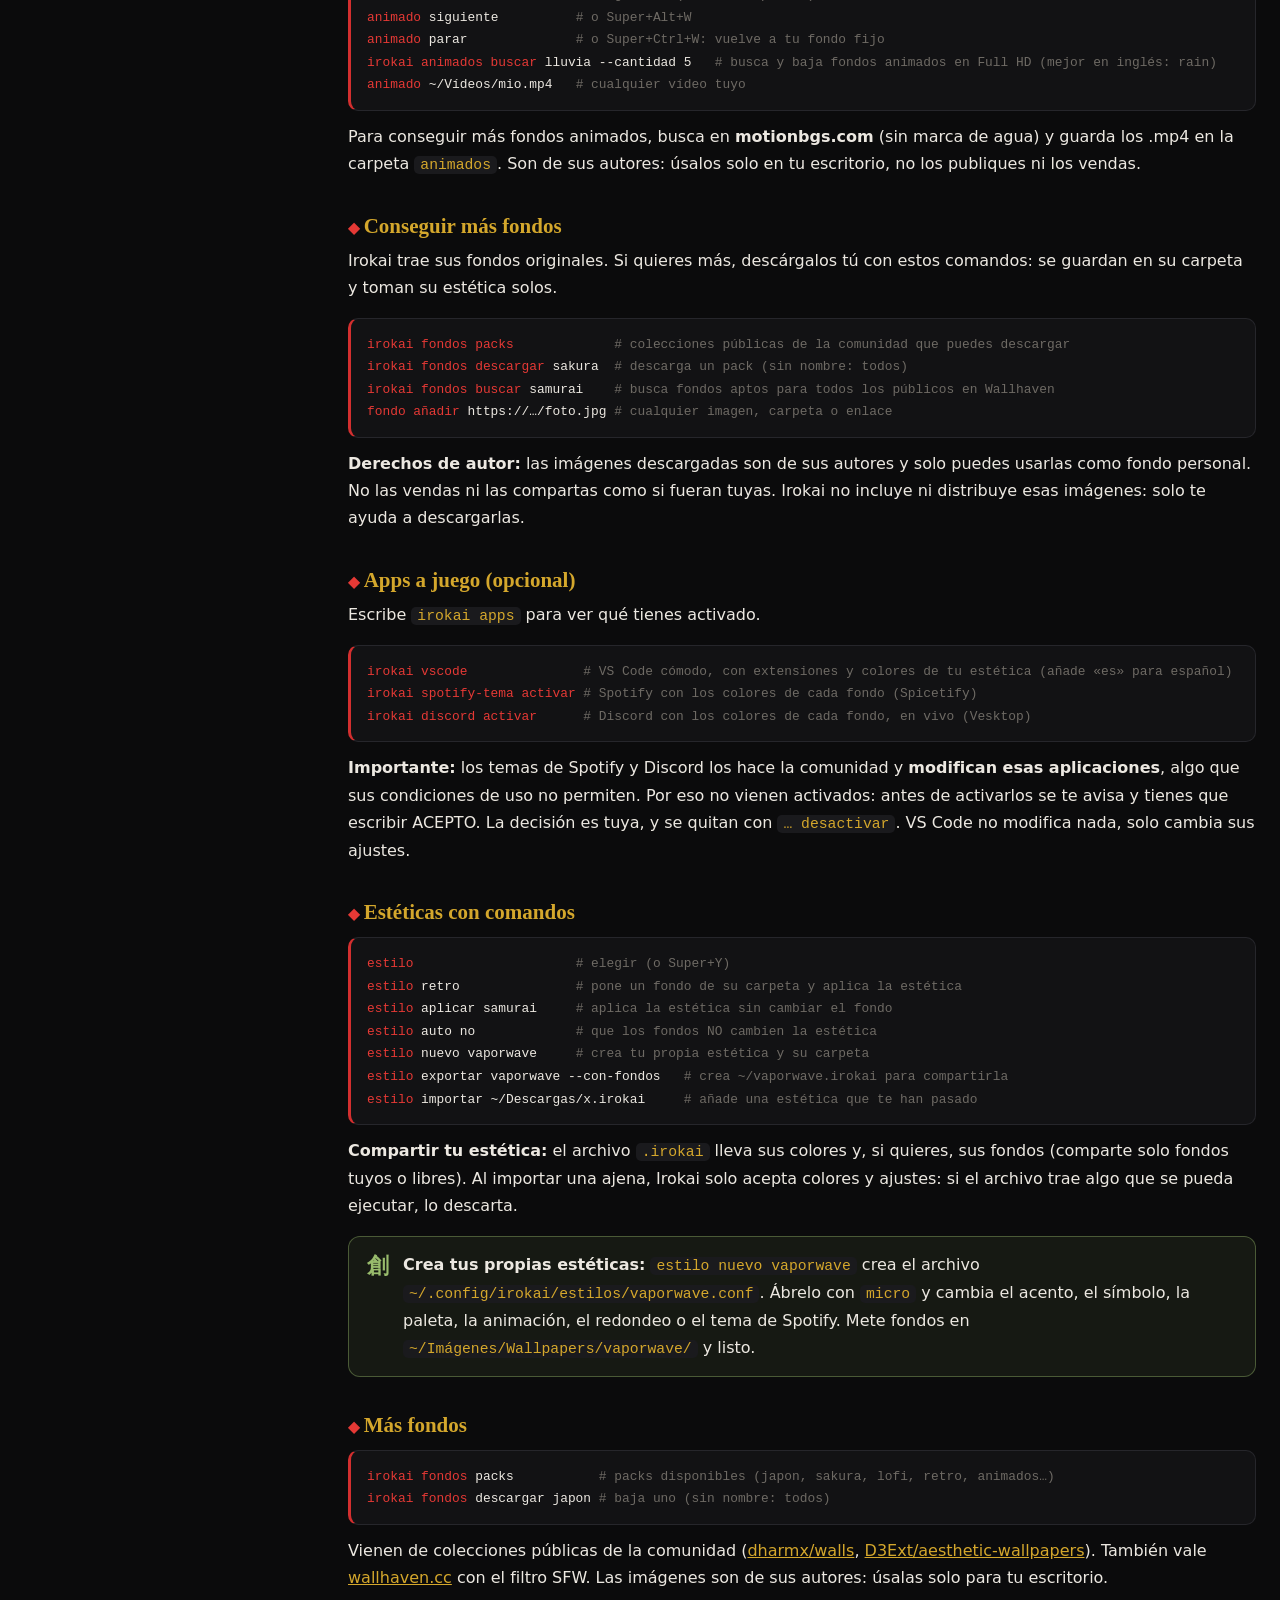
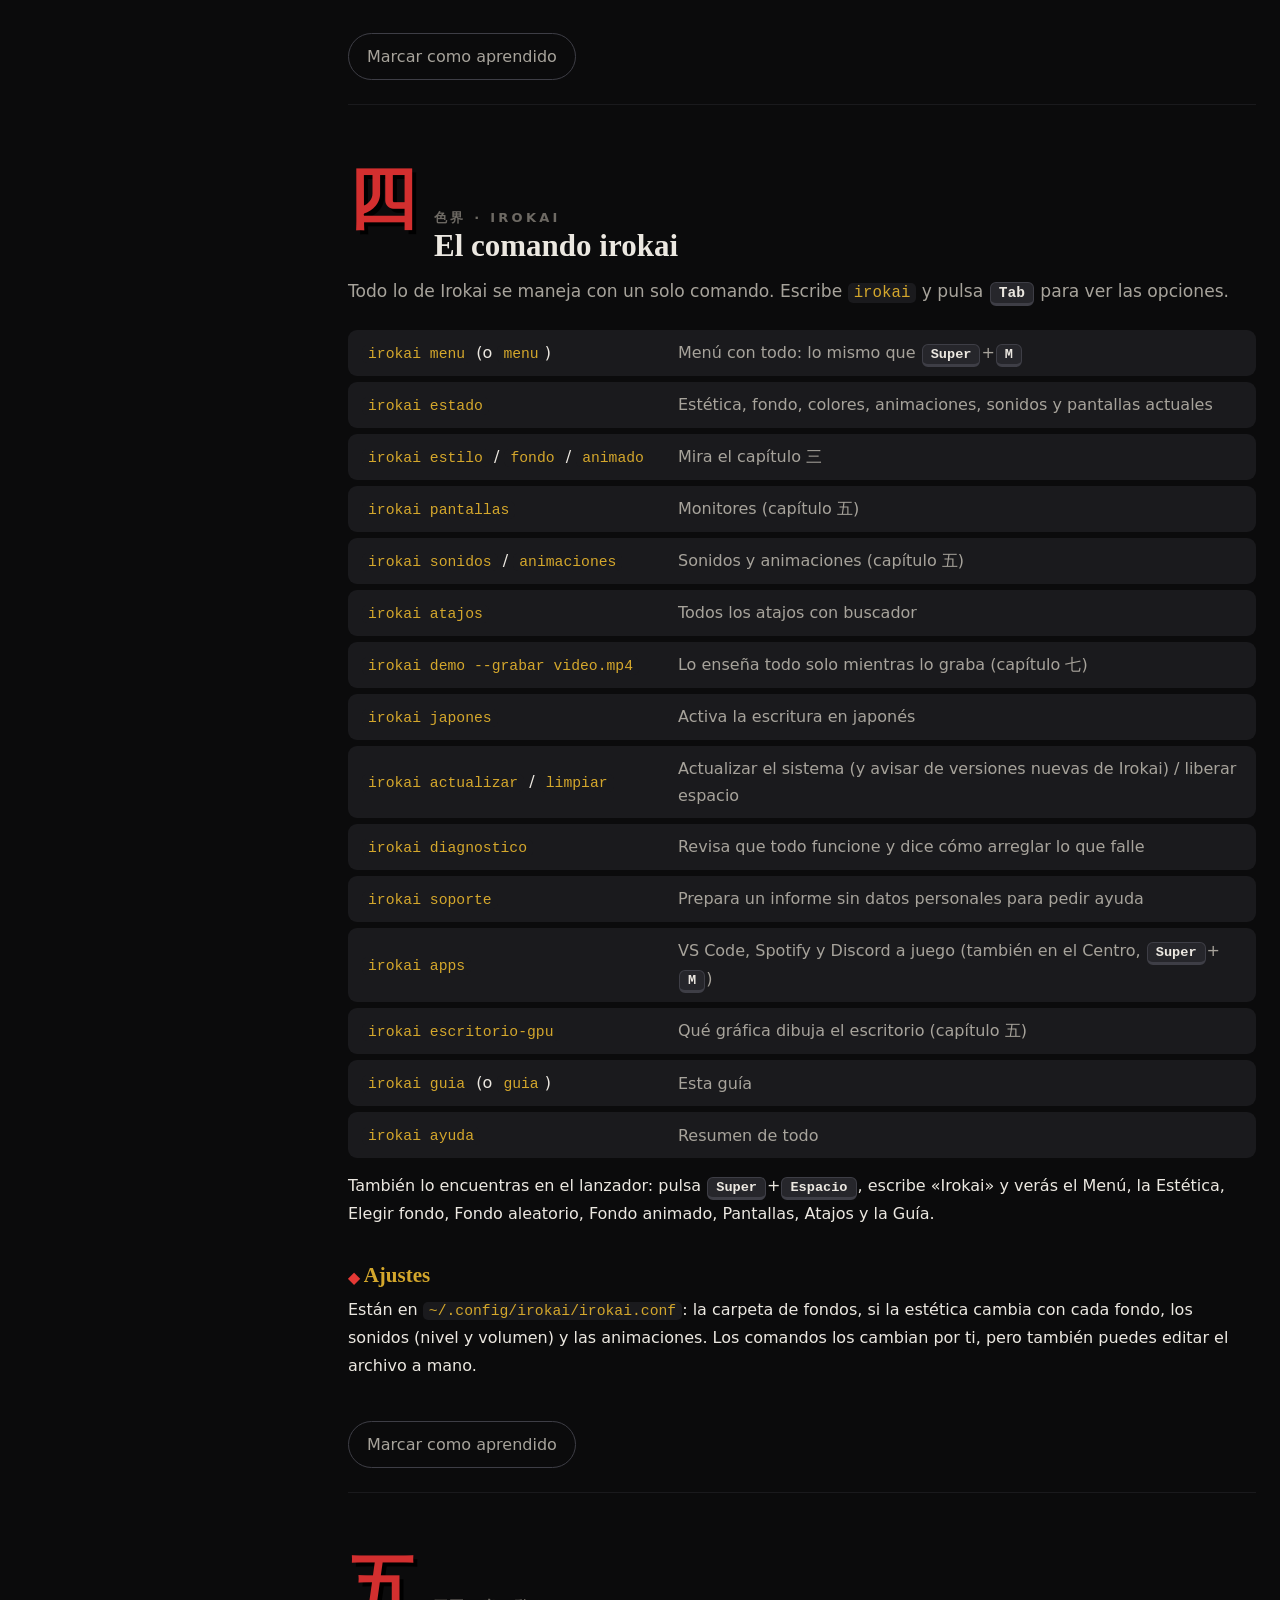
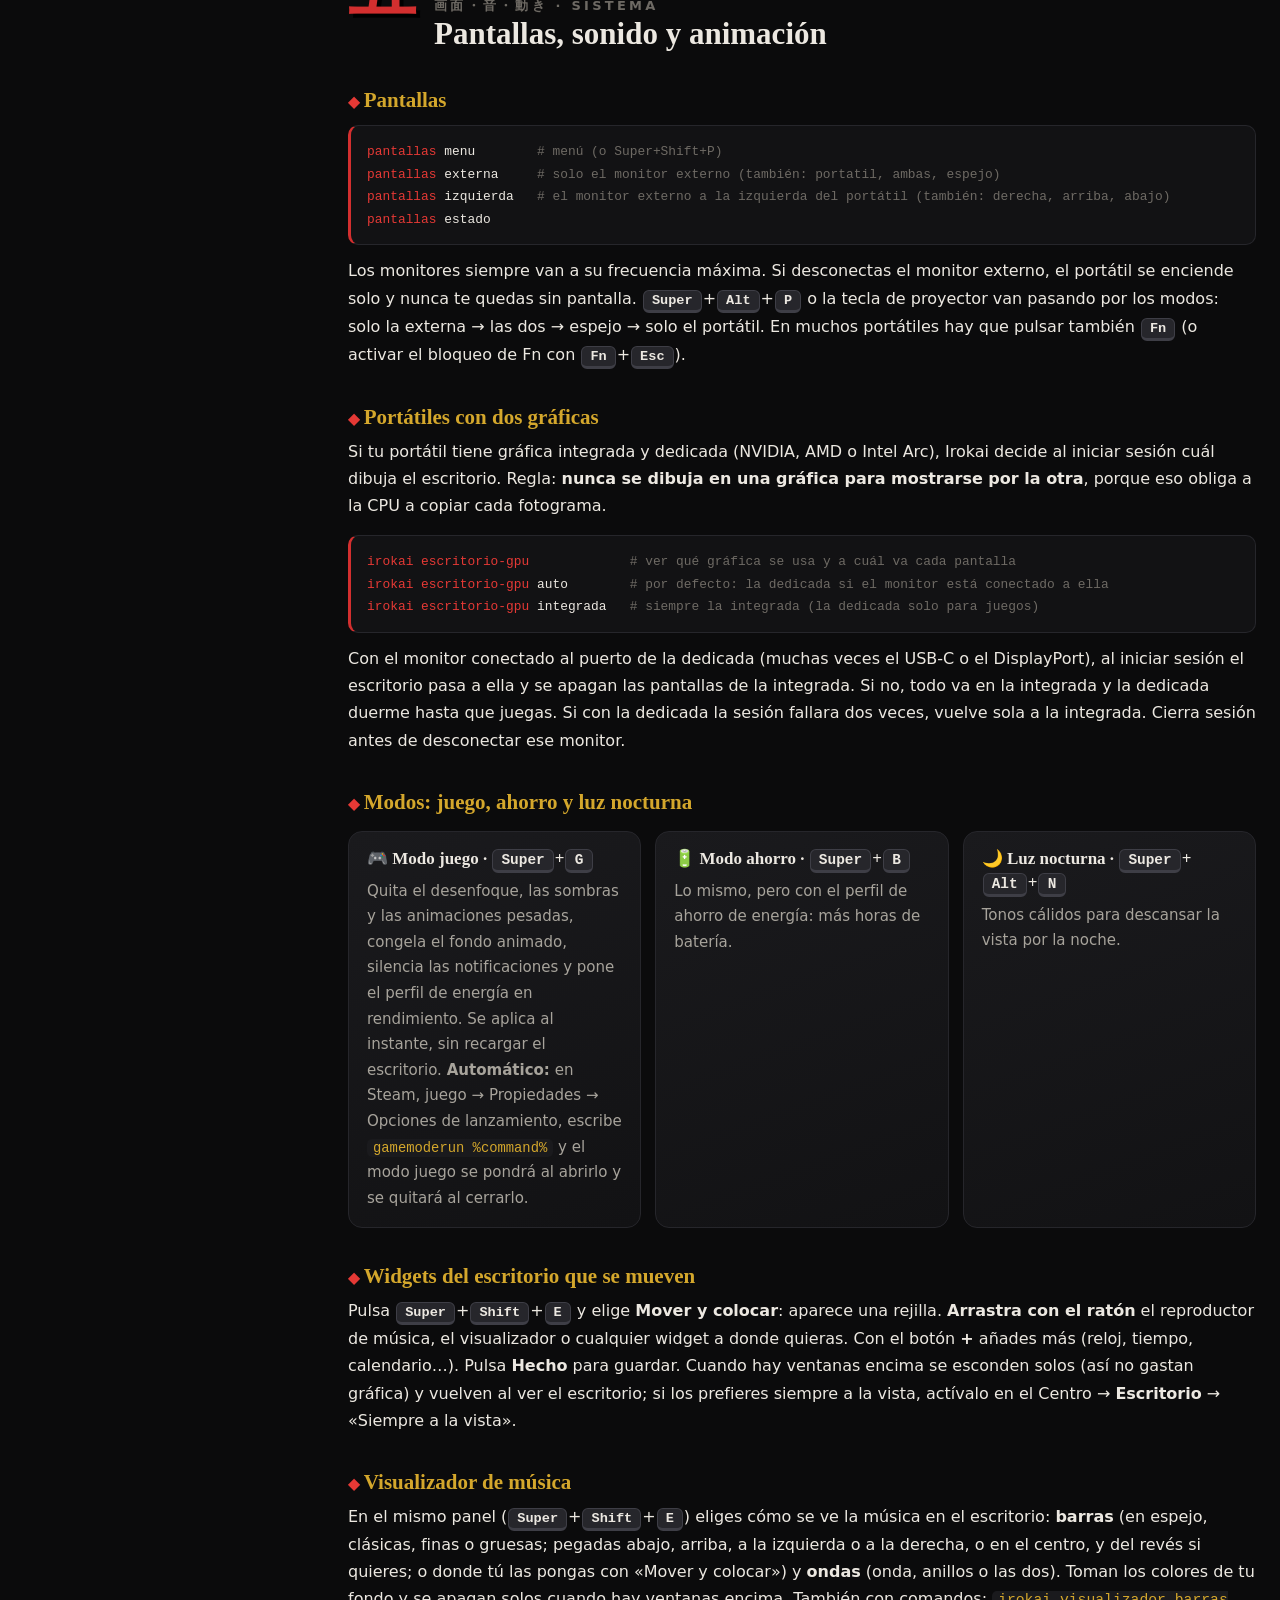
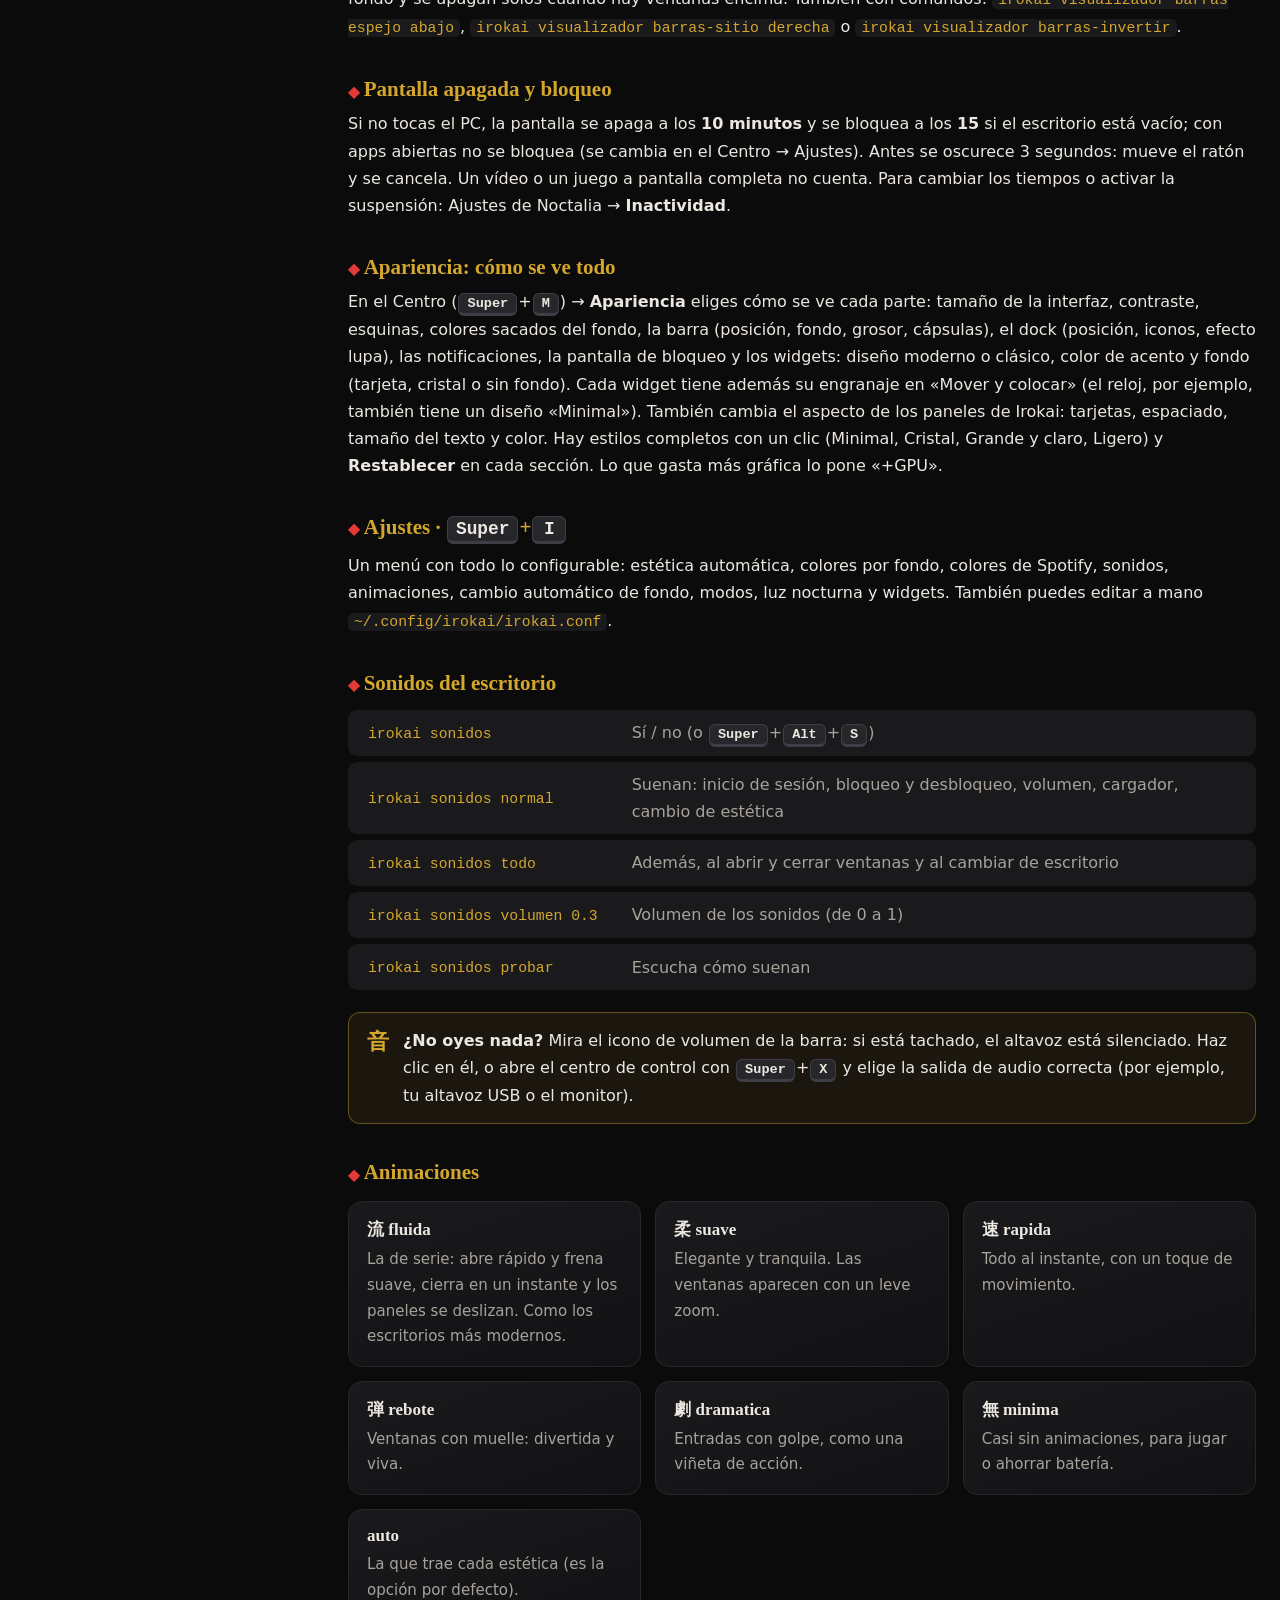
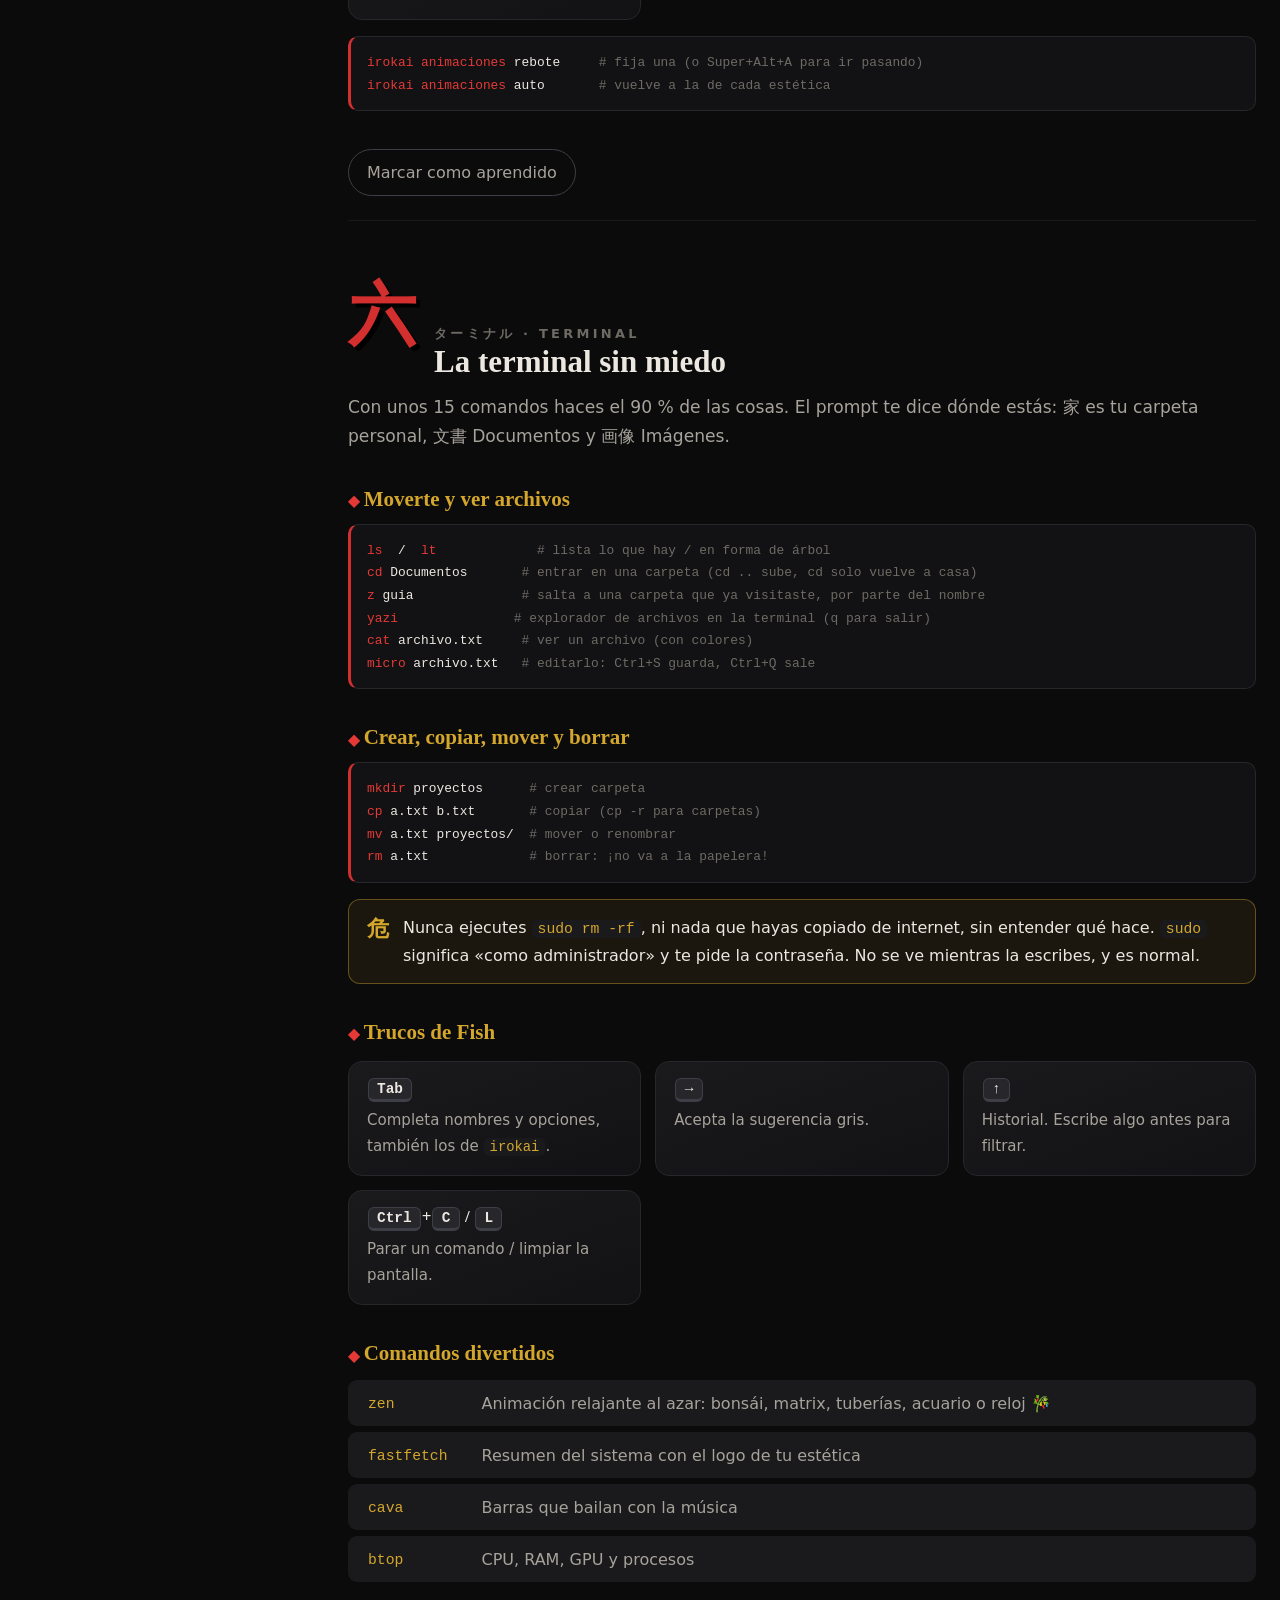
==== commit cb3ebba0: "Legal: esfera de música y fondos animados de MotionBGs en software de terceros" ====
--- a/docs/guia/index.html
+++ b/docs/guia/index.html
@@ -325,6 +325,7 @@
 <pre class="rv"><code><span class="k">animado</span>                    <span class="c"># elegir uno (con vista previa)</span>
 <span class="k">animado</span> siguiente          <span class="c"># o Super+Alt+W</span>
 <span class="k">animado</span> parar              <span class="c"># o Super+Ctrl+W: vuelve a tu fondo fijo</span>
+<span class="k">irokai animados buscar</span> lluvia --cantidad 5   <span class="c"># busca y baja fondos animados en Full HD (mejor en inglés: rain)</span>
 <span class="k">animado</span> ~/Vídeos/mio.mp4   <span class="c"># cualquier vídeo tuyo</span></code></pre>
   <p class="rv">Para conseguir más fondos animados, busca en <b>motionbgs.com</b> (sin marca de agua) y guarda los .mp4 en la carpeta <code>animados</code>. Son de sus autores: úsalos solo en tu escritorio, no los publiques ni los vendas.</p>
 
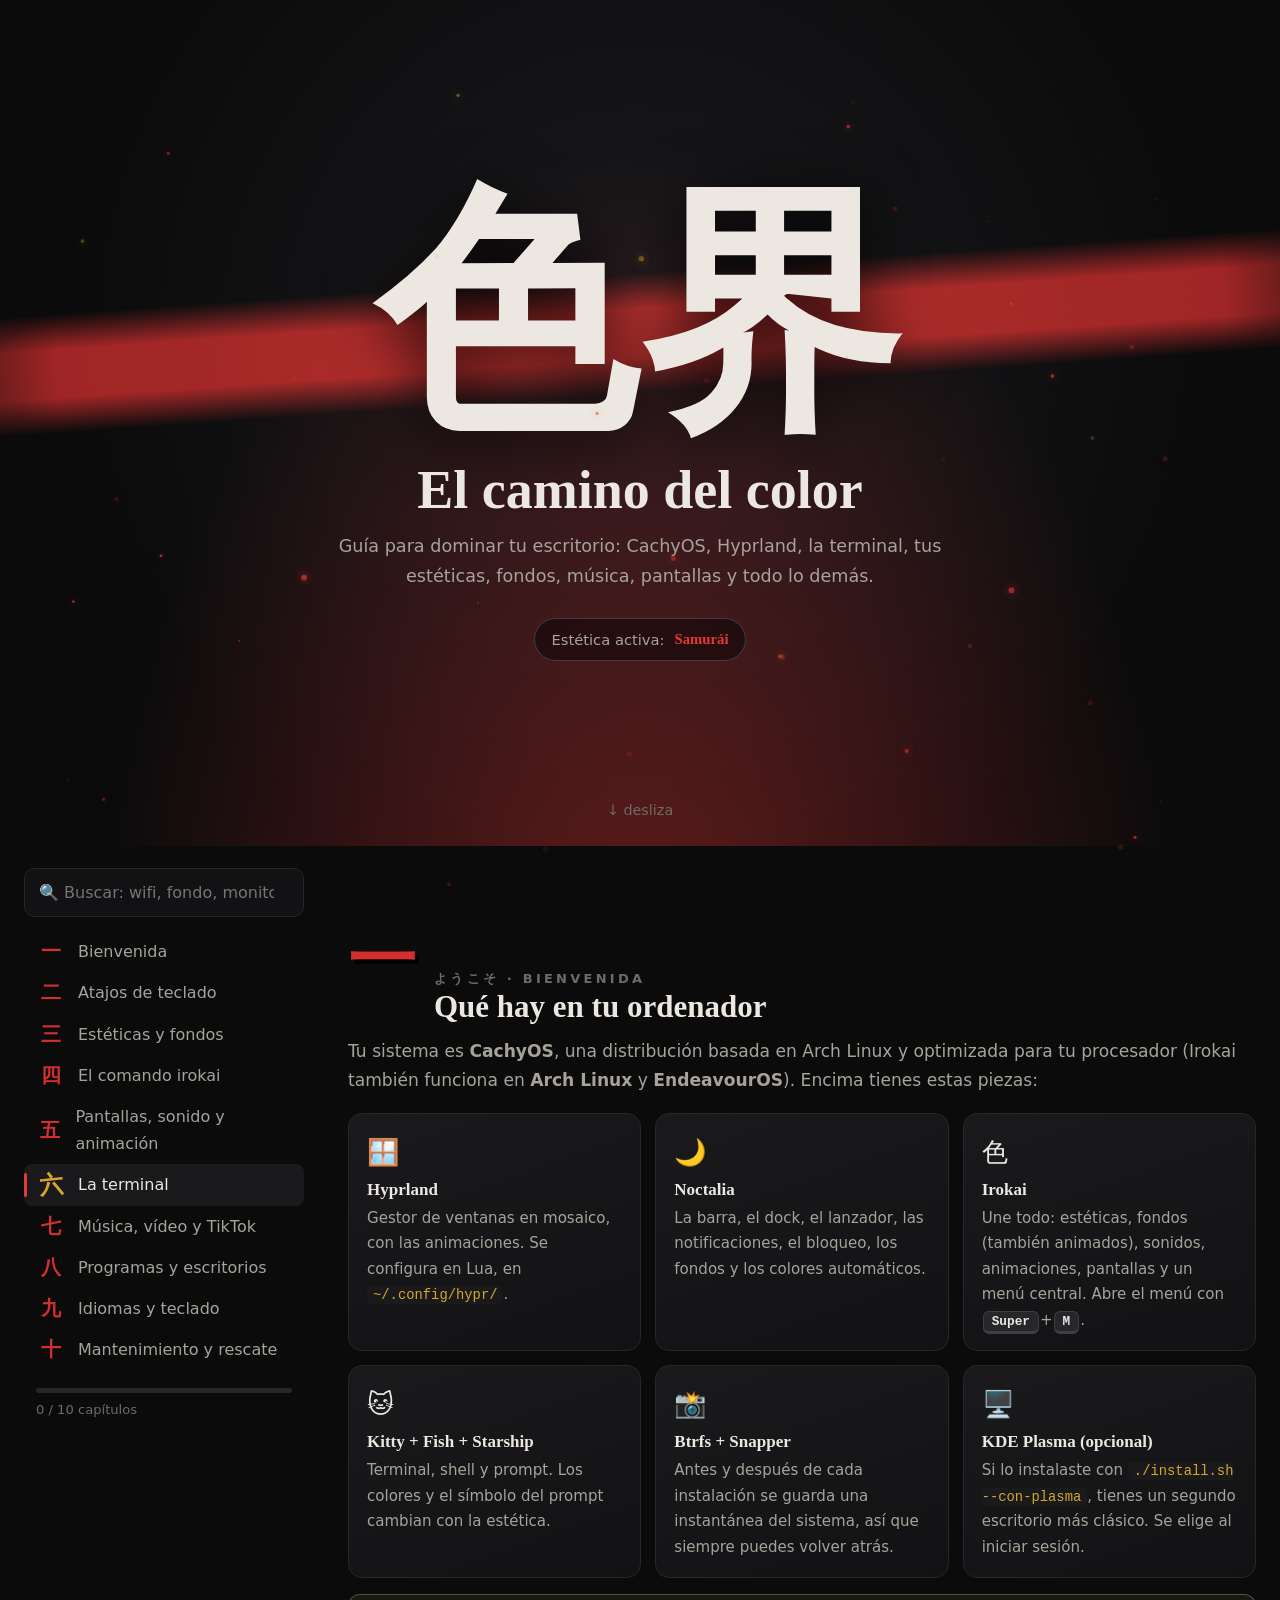
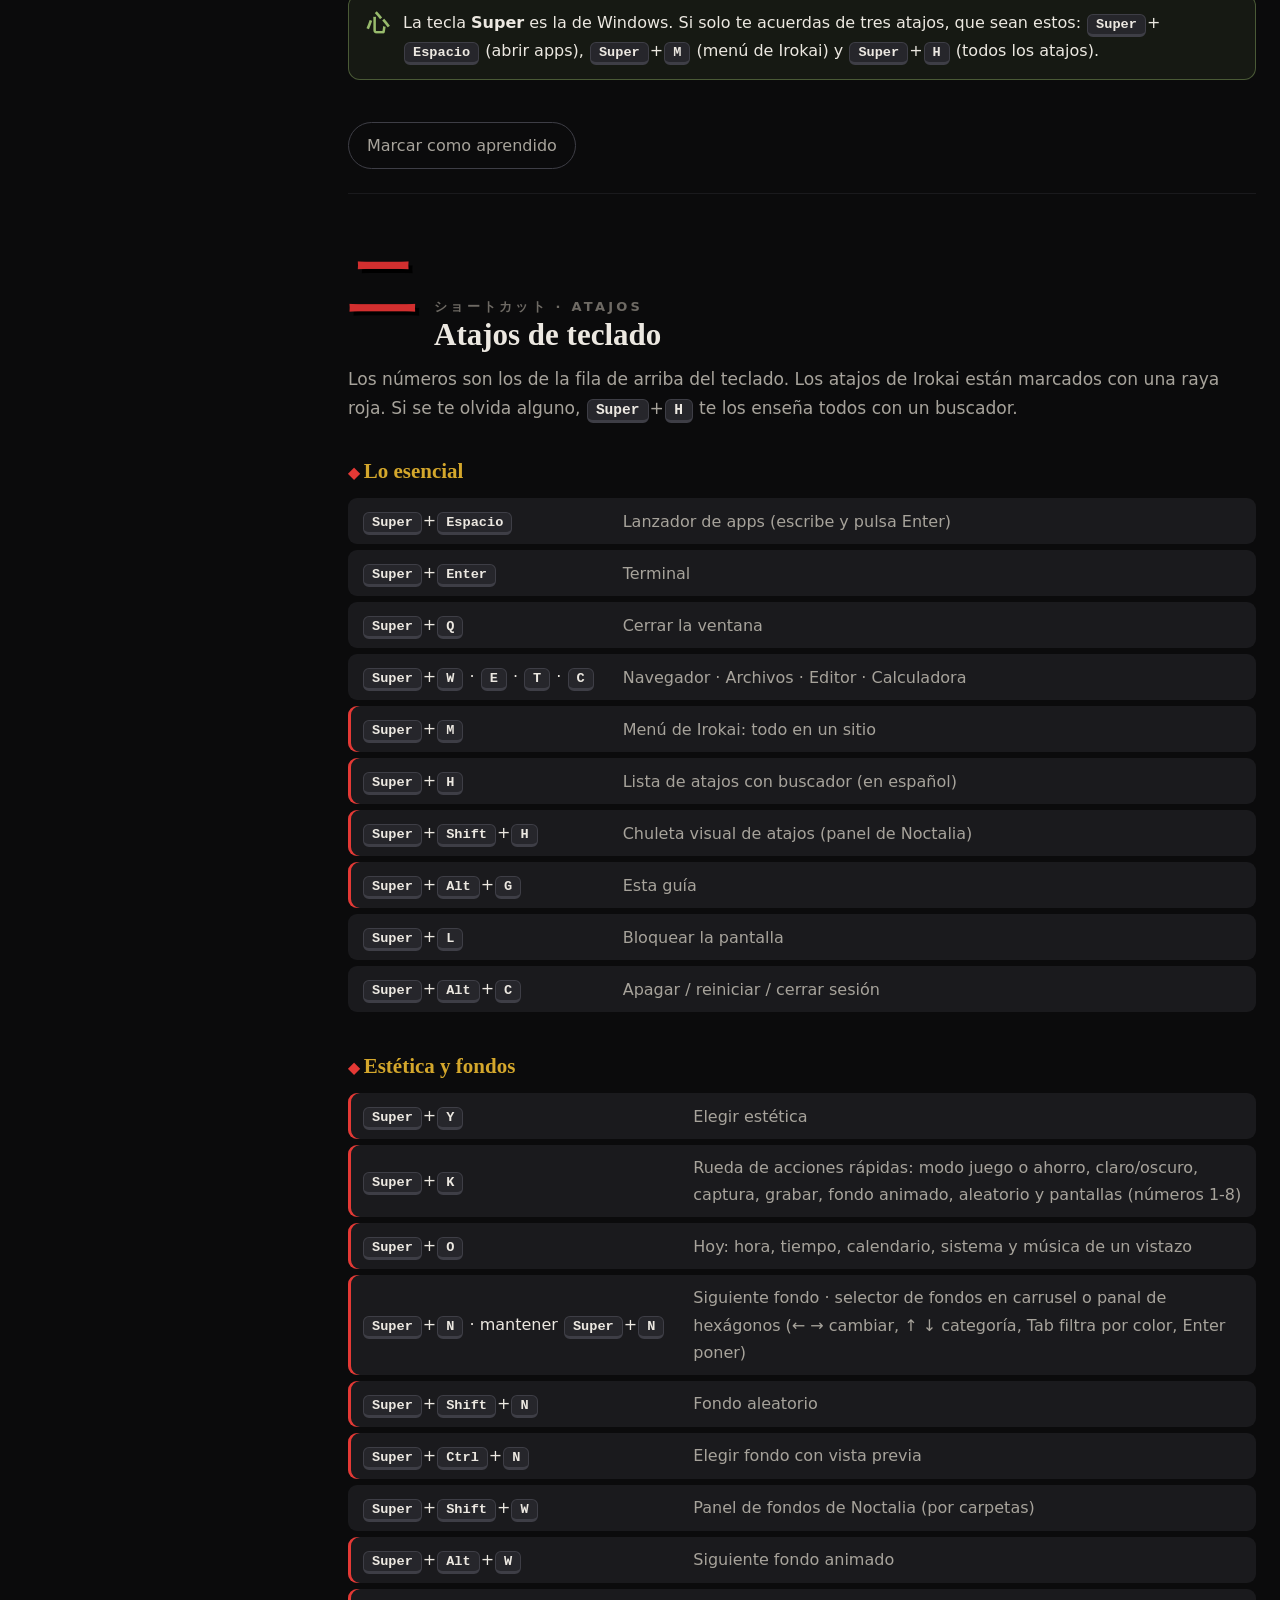
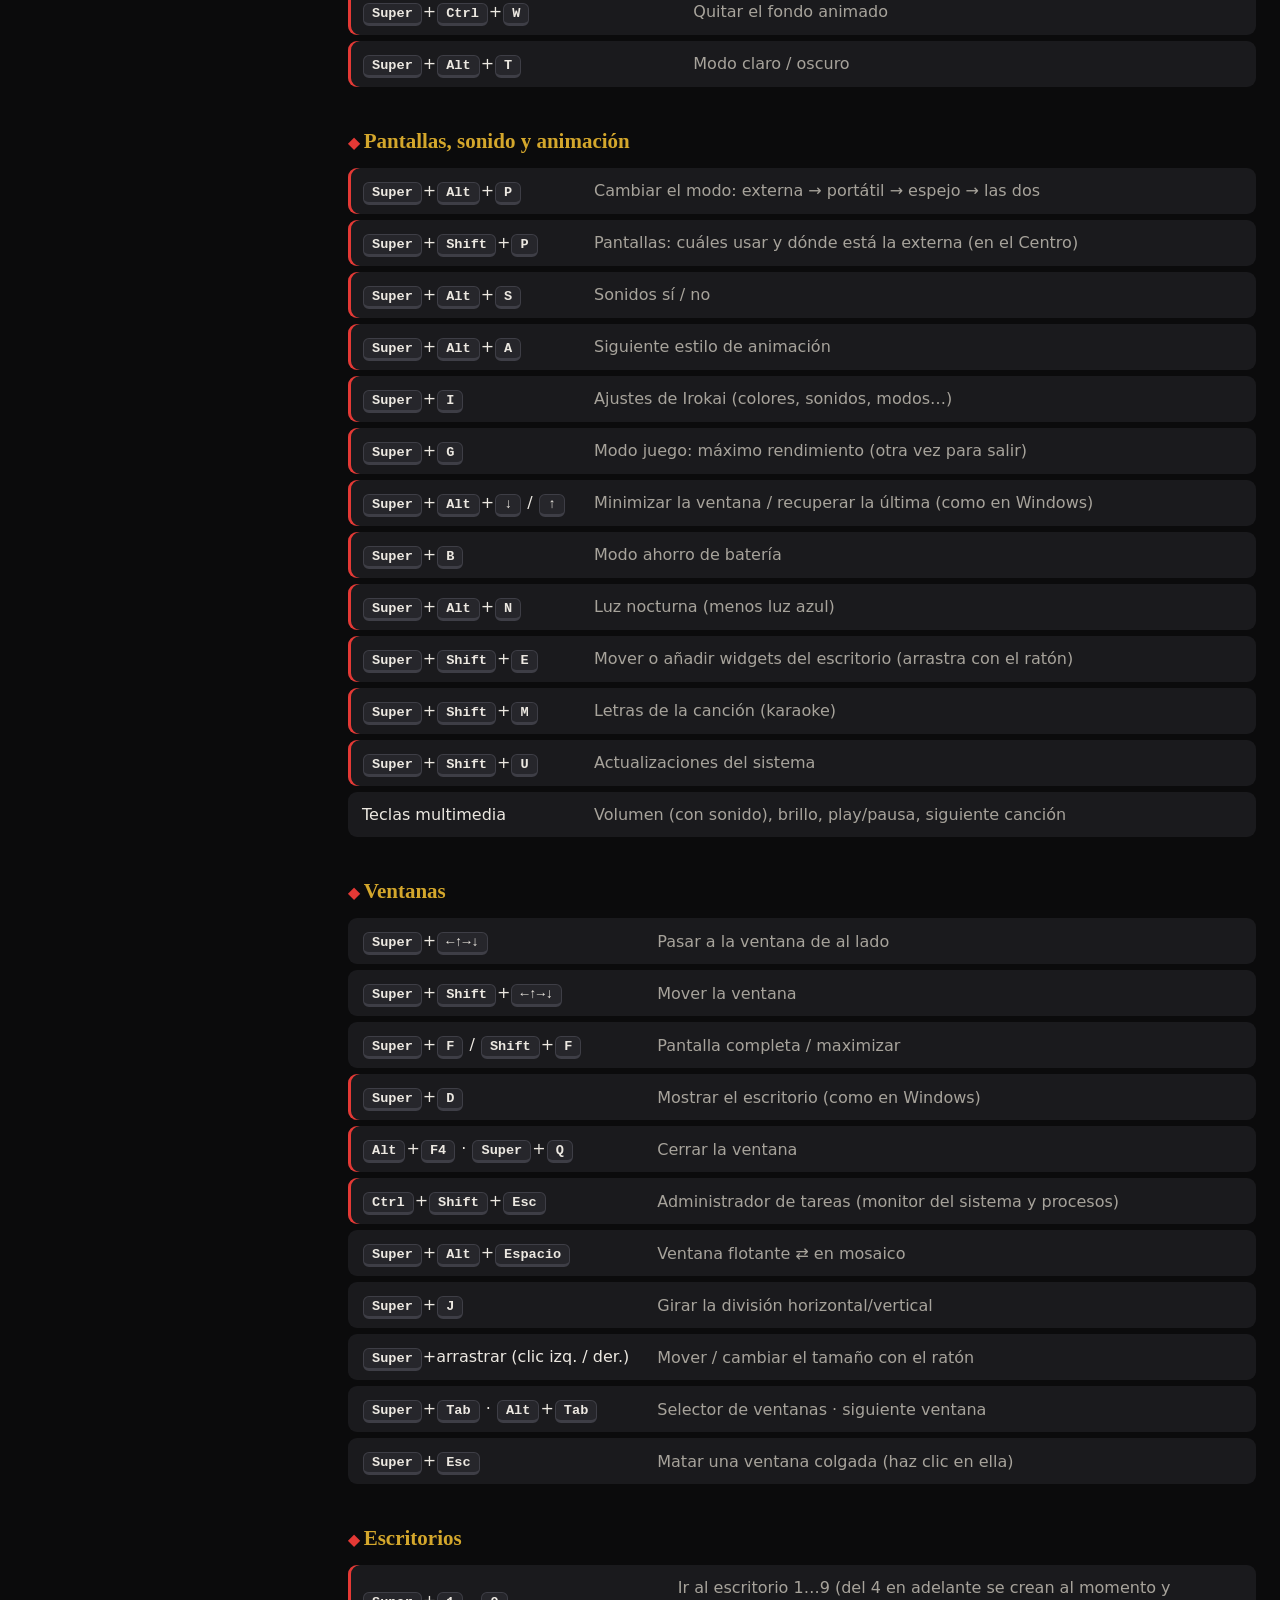
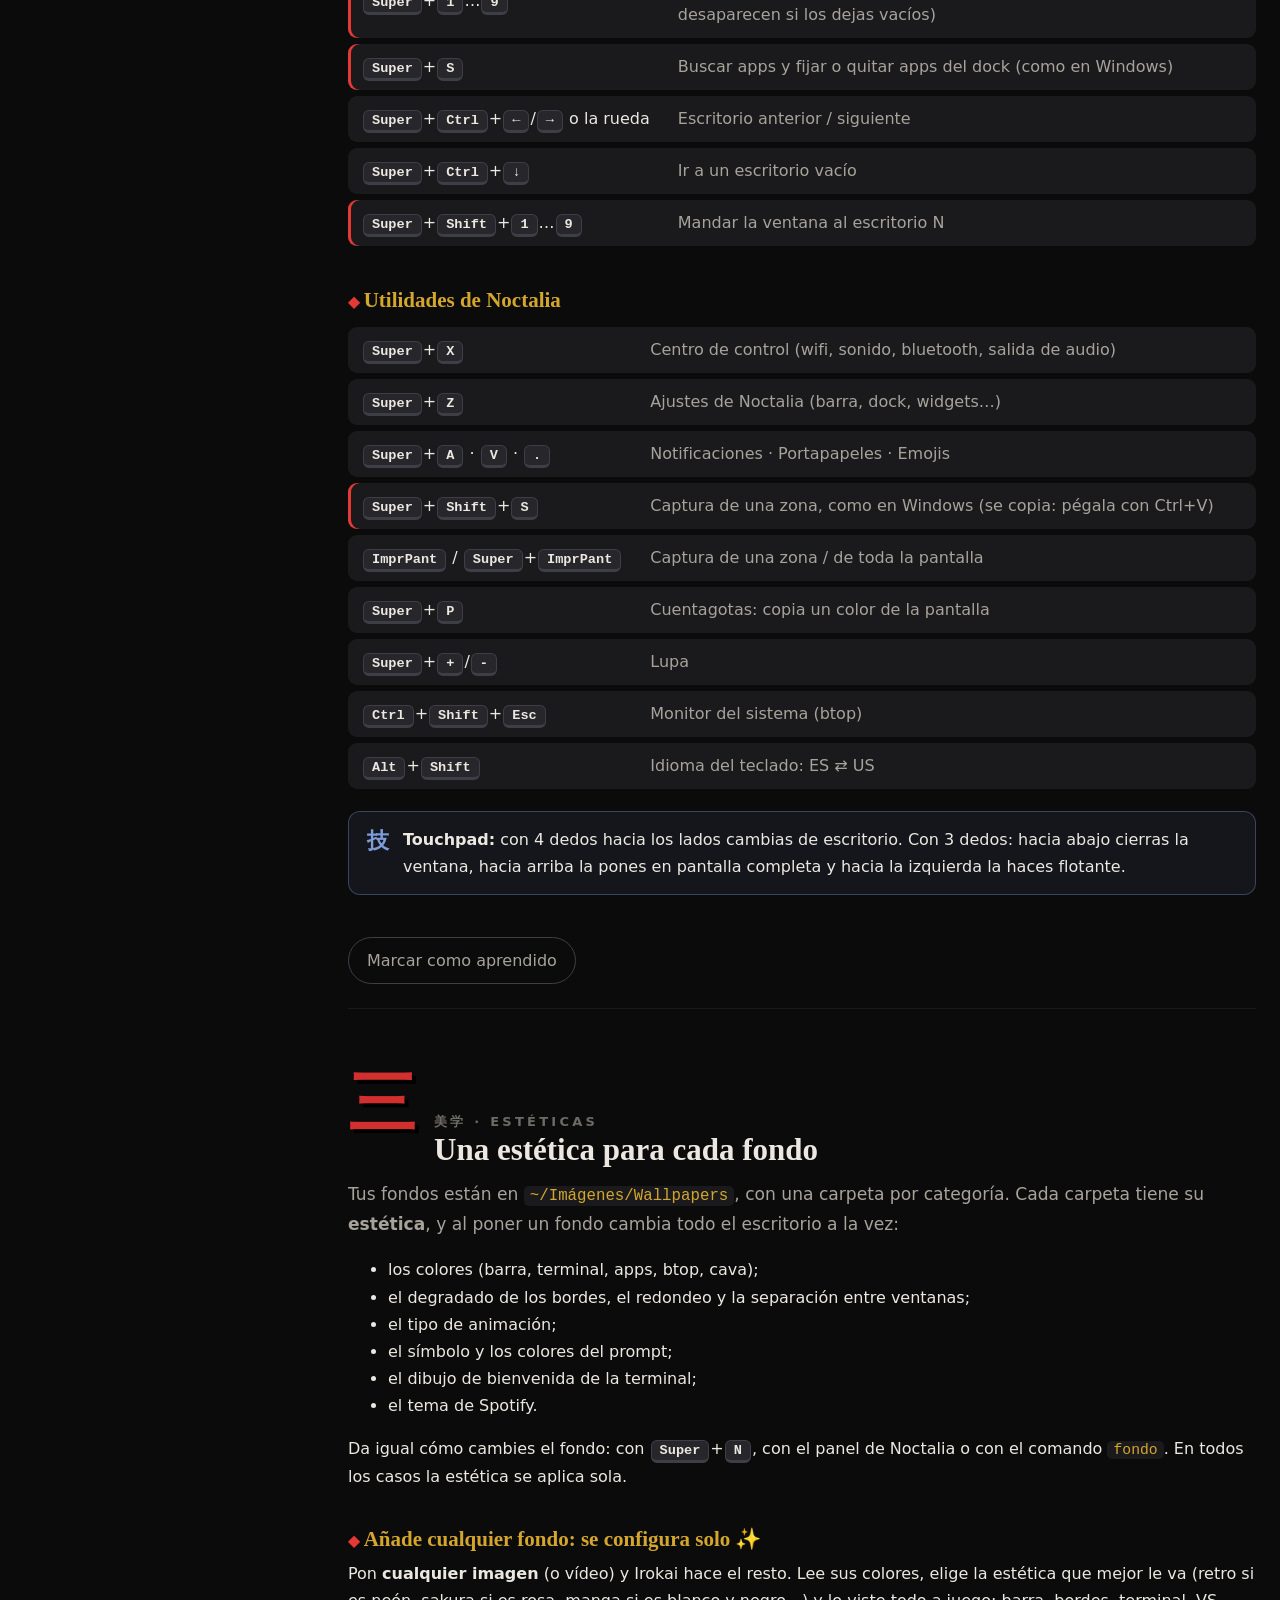
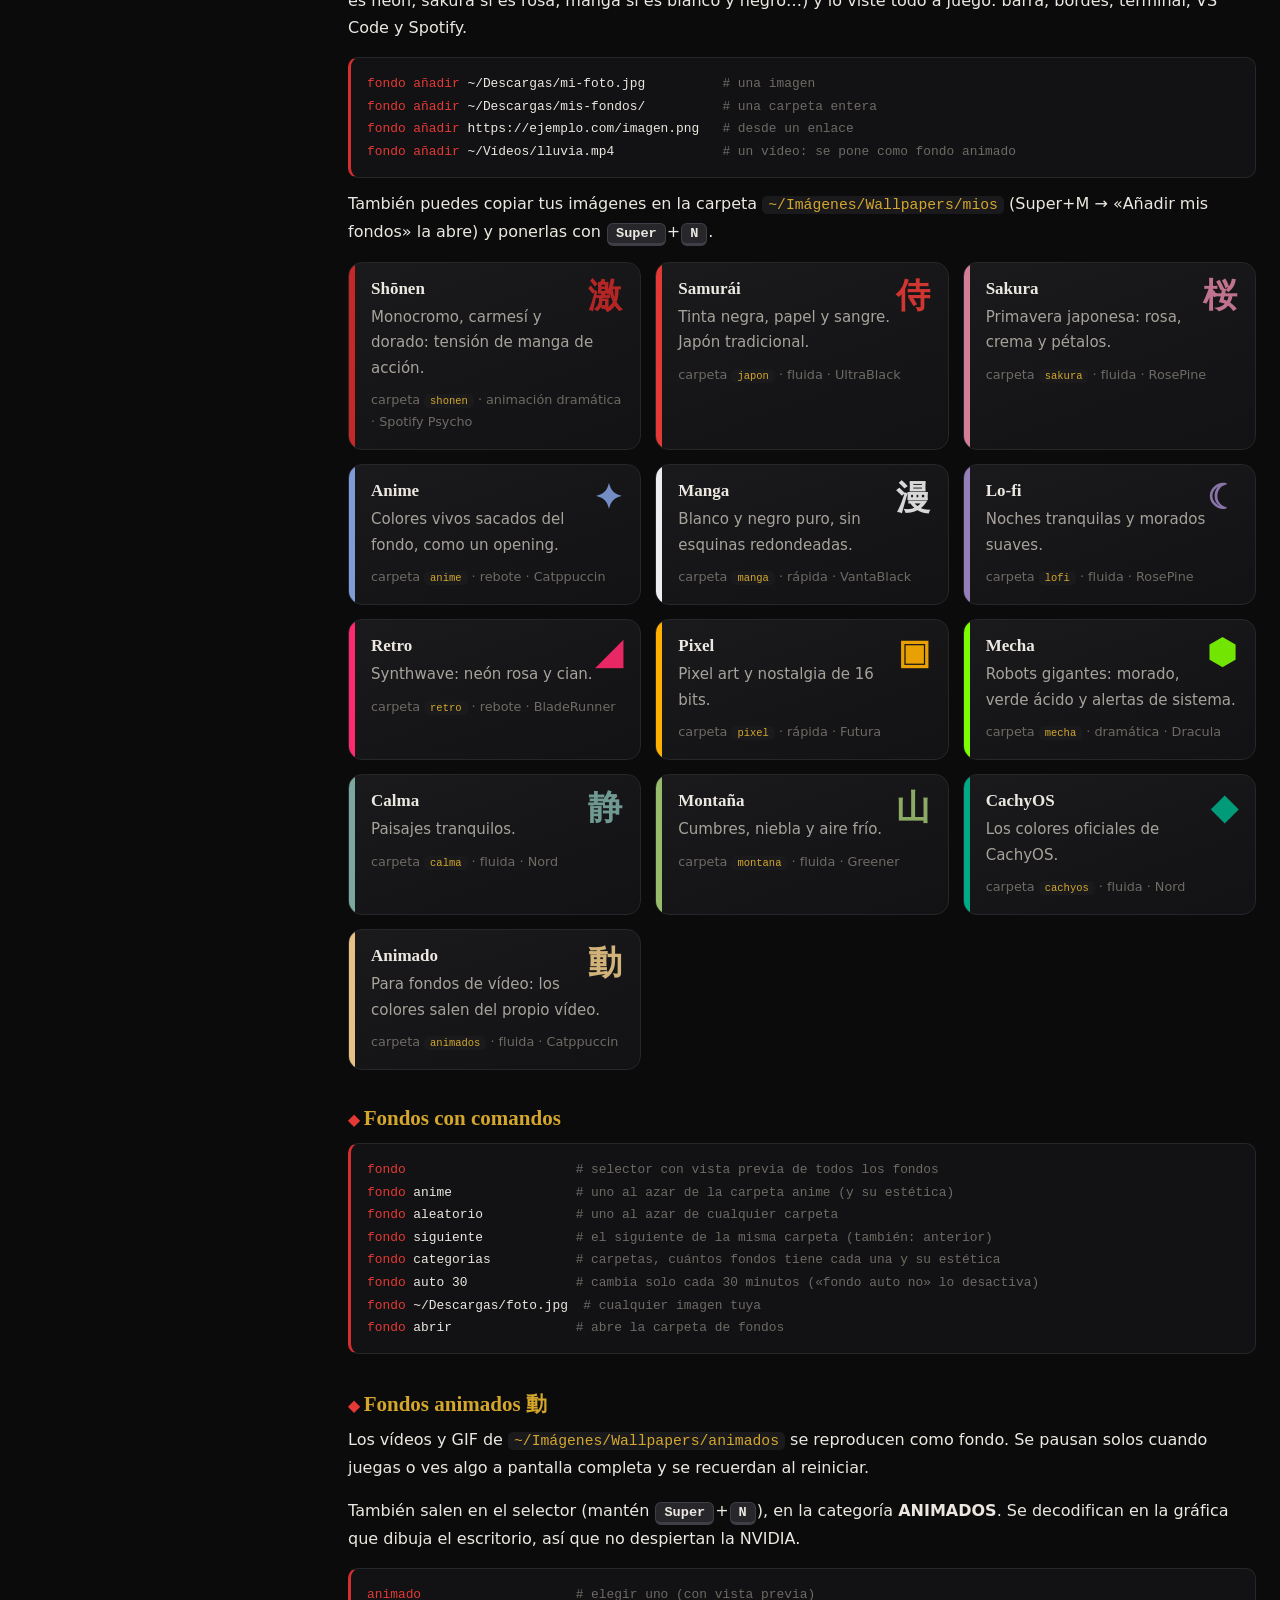
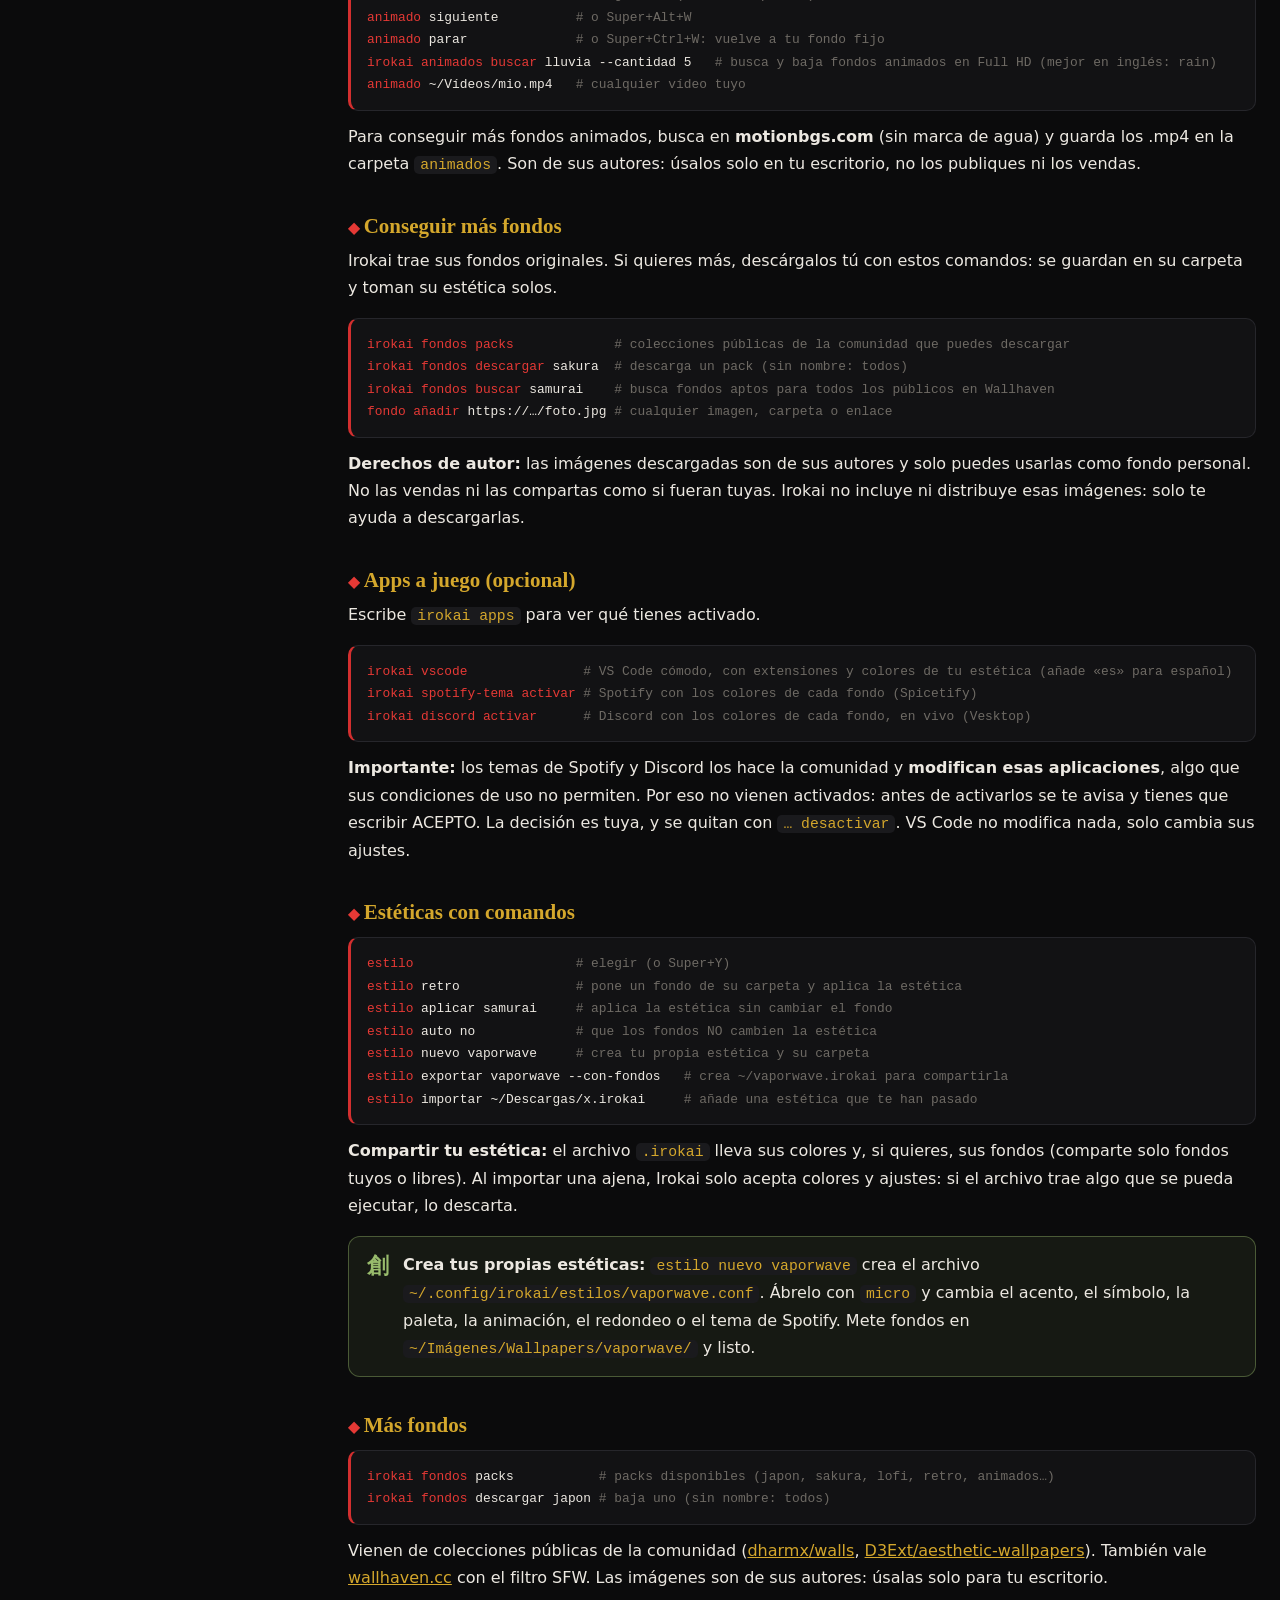
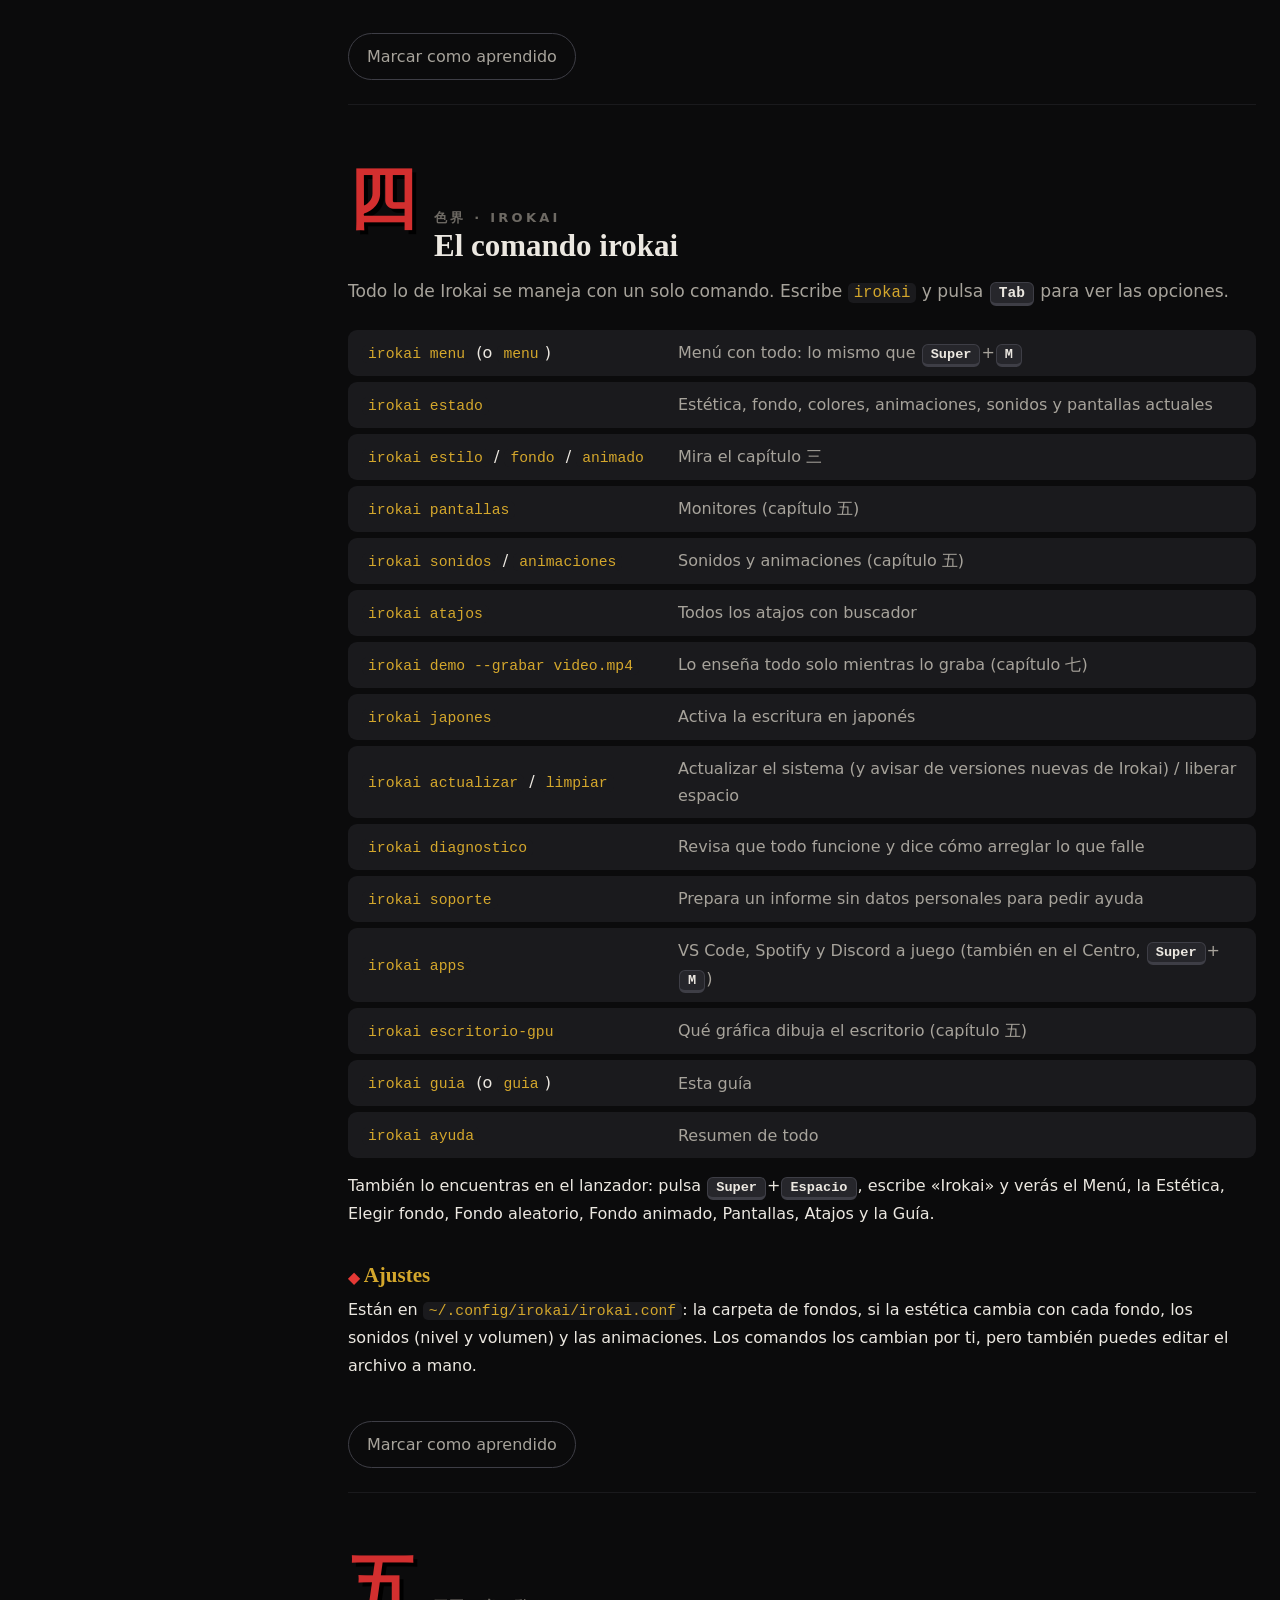
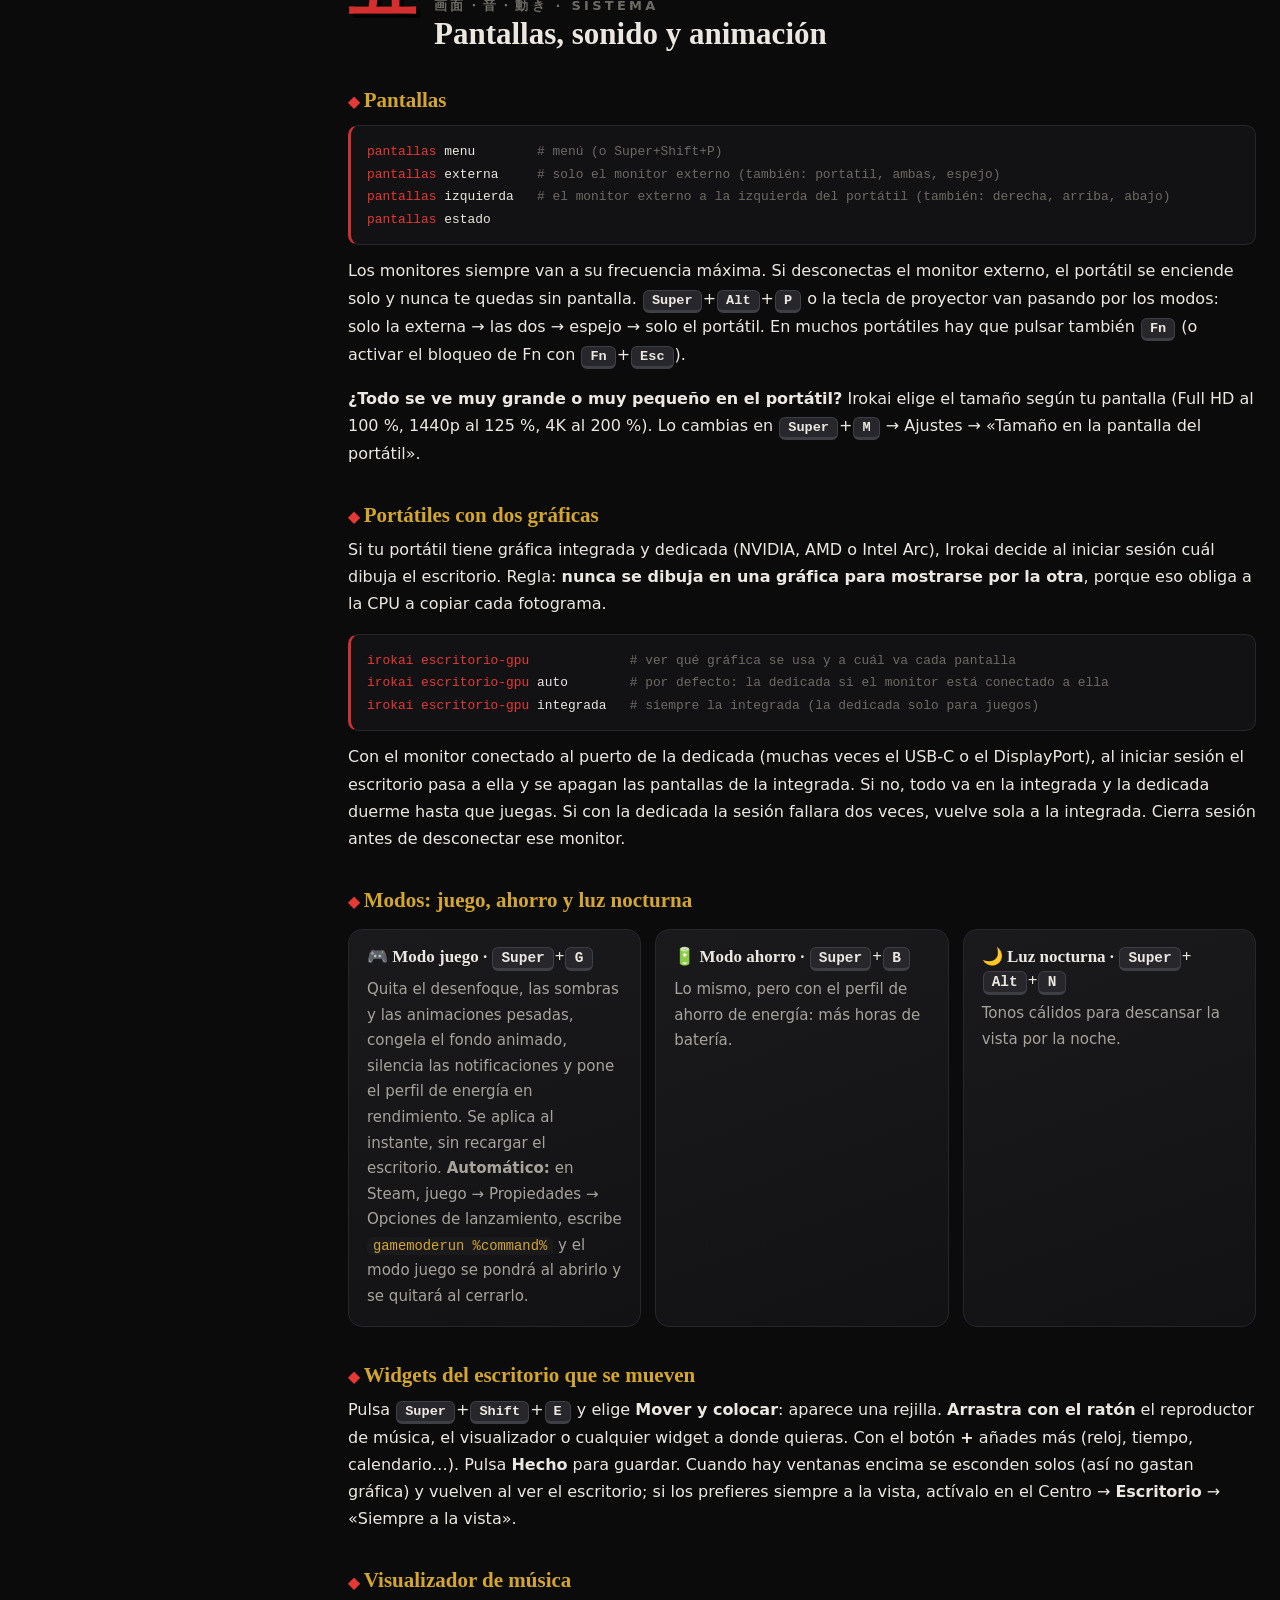
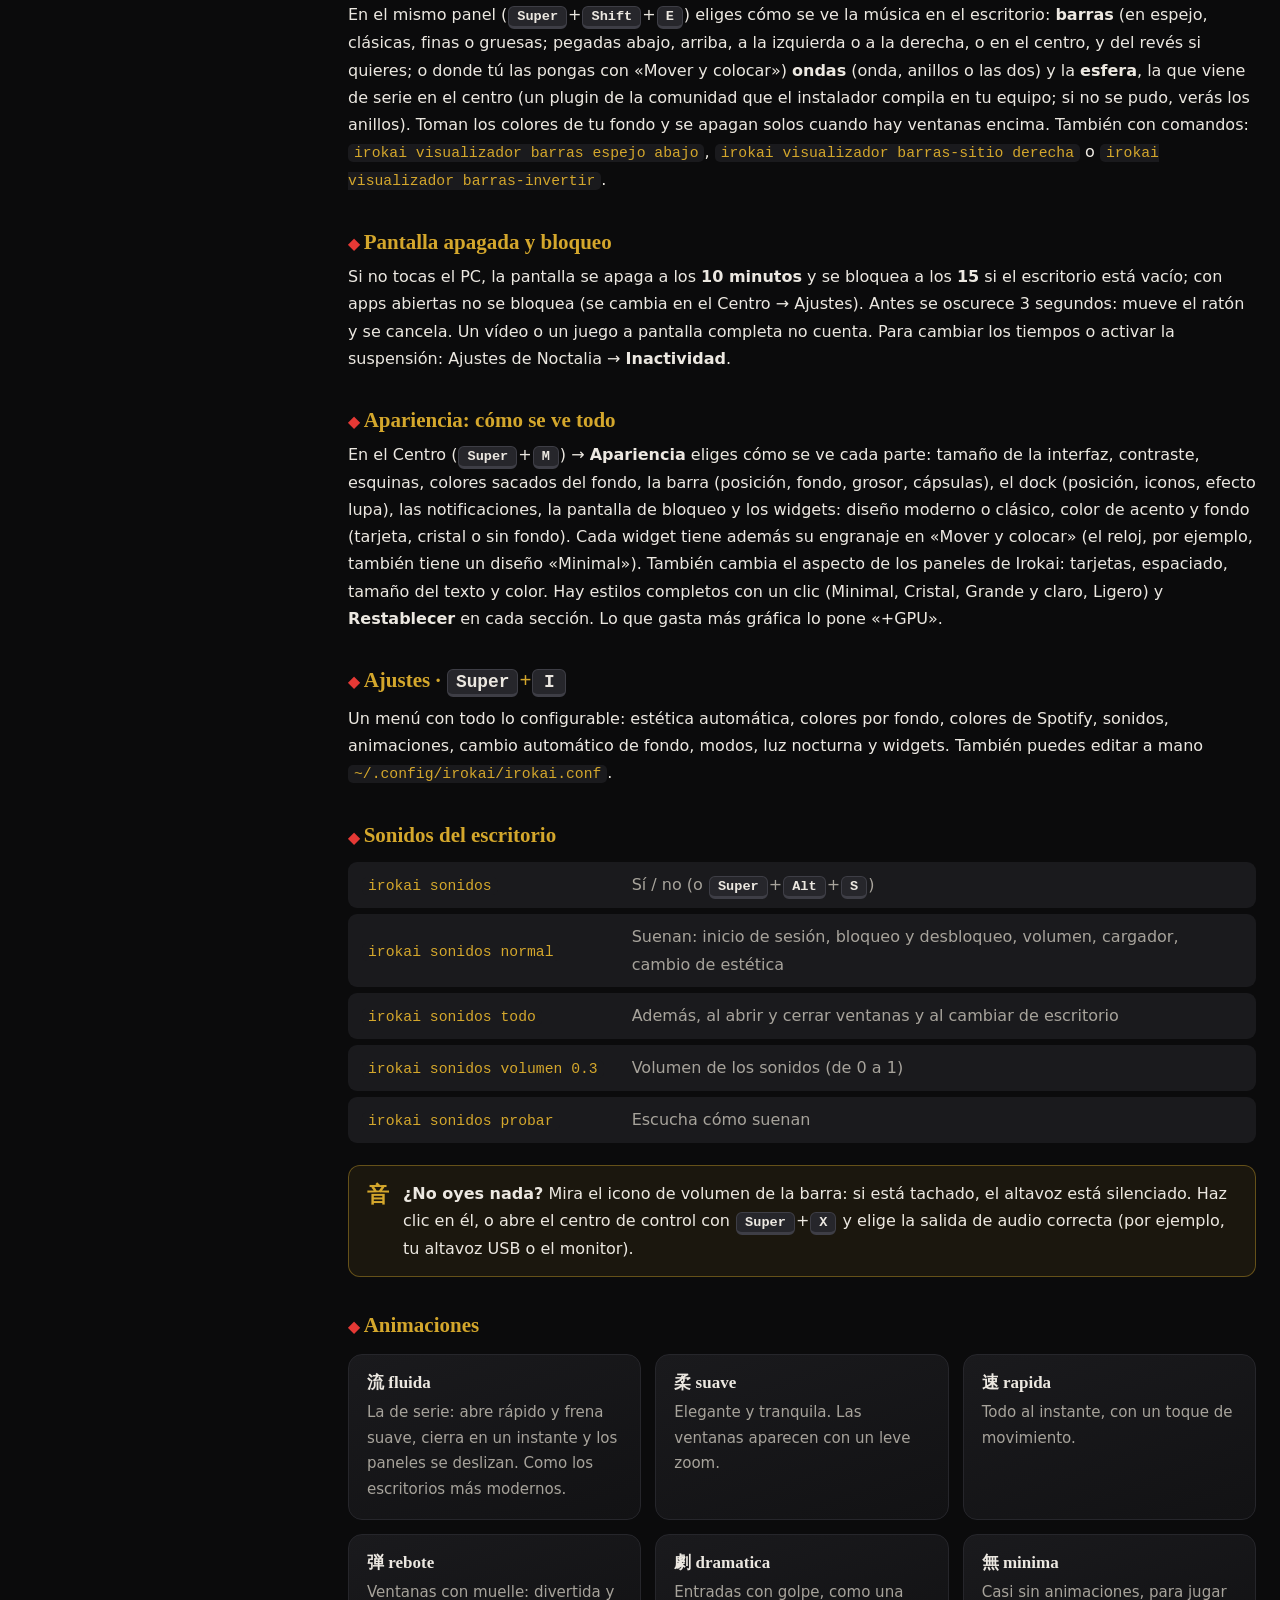
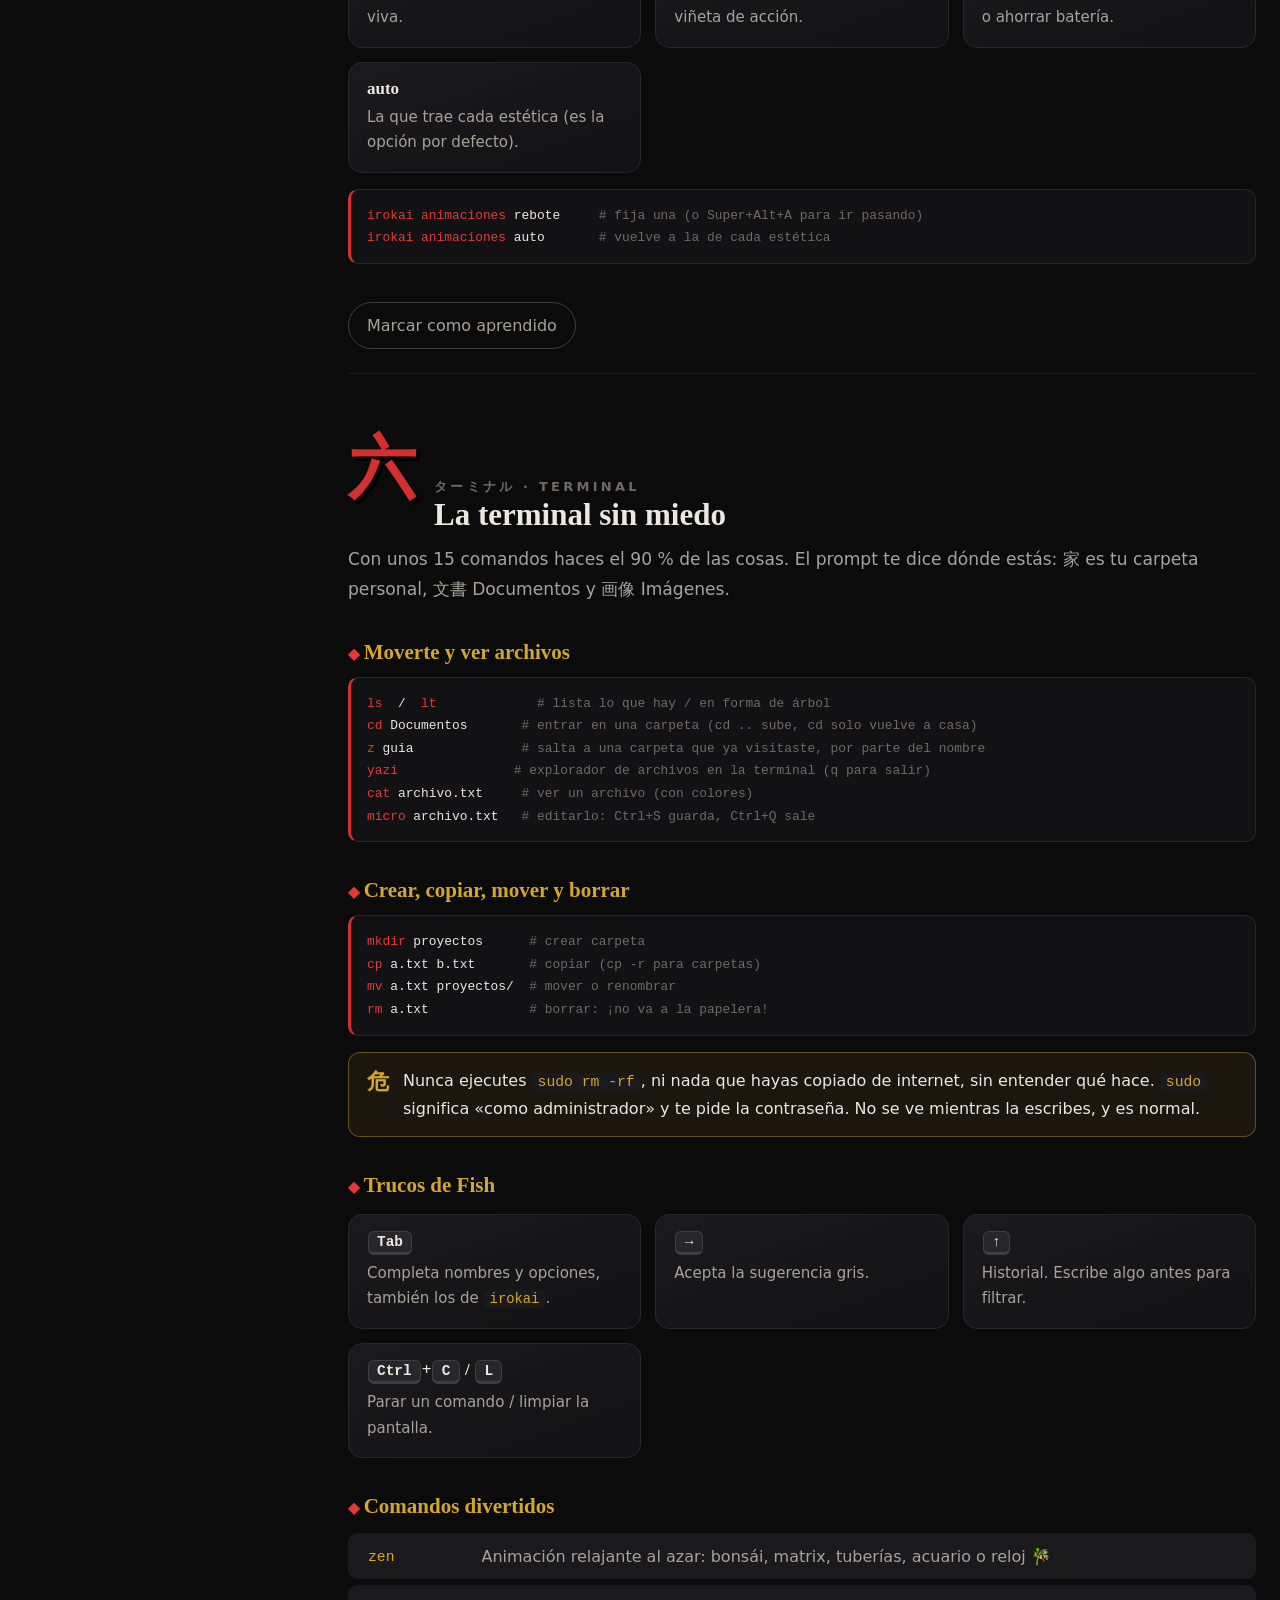
==== commit 4710f7e7: "Precio: pago único con 1 año de actualizaciones y soporte" ====
--- a/docs/guia/index.html
+++ b/docs/guia/index.html
@@ -398,6 +398,7 @@
 <span class="k">pantallas</span> izquierda   <span class="c"># el monitor externo a la izquierda del portátil (también: derecha, arriba, abajo)</span>
 <span class="k">pantallas</span> estado</code></pre>
   <p class="rv">Los monitores siempre van a su frecuencia máxima. Si desconectas el monitor externo, el portátil se enciende solo y nunca te quedas sin pantalla. <kbd>Super</kbd>+<kbd>Alt</kbd>+<kbd>P</kbd> o la tecla de proyector van pasando por los modos: solo la externa → las dos → espejo → solo el portátil. En muchos portátiles hay que pulsar también <kbd>Fn</kbd> (o activar el bloqueo de Fn con <kbd>Fn</kbd>+<kbd>Esc</kbd>).</p>
+  <p class="rv"><b>¿Todo se ve muy grande o muy pequeño en el portátil?</b> Irokai elige el tamaño según tu pantalla (Full HD al 100 %, 1440p al 125 %, 4K al 200 %). Lo cambias en <kbd>Super</kbd>+<kbd>M</kbd> → Ajustes → «Tamaño en la pantalla del portátil».</p>
 
   <h3 class="rv">Portátiles con dos gráficas</h3>
   <p class="rv">Si tu portátil tiene gráfica integrada y dedicada (NVIDIA, AMD o Intel Arc), Irokai decide al iniciar sesión cuál dibuja el escritorio. Regla: <b>nunca se dibuja en una gráfica para mostrarse por la otra</b>, porque eso obliga a la CPU a copiar cada fotograma.</p>
@@ -415,7 +416,7 @@
   <h3 class="rv">Widgets del escritorio que se mueven</h3>
   <p class="rv">Pulsa <kbd>Super</kbd>+<kbd>Shift</kbd>+<kbd>E</kbd> y elige <b>Mover y colocar</b>: aparece una rejilla. <b>Arrastra con el ratón</b> el reproductor de música, el visualizador o cualquier widget a donde quieras. Con el botón <b>+</b> añades más (reloj, tiempo, calendario…). Pulsa <b>Hecho</b> para guardar. Cuando hay ventanas encima se esconden solos (así no gastan gráfica) y vuelven al ver el escritorio; si los prefieres siempre a la vista, actívalo en el Centro → <b>Escritorio</b> → «Siempre a la vista».</p>
   <h3 class="rv">Visualizador de música</h3>
-  <p class="rv">En el mismo panel (<kbd>Super</kbd>+<kbd>Shift</kbd>+<kbd>E</kbd>) eliges cómo se ve la música en el escritorio: <b>barras</b> (en espejo, clásicas, finas o gruesas; pegadas abajo, arriba, a la izquierda o a la derecha, o en el centro, y del revés si quieres; o donde tú las pongas con «Mover y colocar») y <b>ondas</b> (onda, anillos o las dos). Toman los colores de tu fondo y se apagan solos cuando hay ventanas encima. También con comandos: <code>irokai visualizador barras espejo abajo</code>, <code>irokai visualizador barras-sitio derecha</code> o <code>irokai visualizador barras-invertir</code>.</p>
+  <p class="rv">En el mismo panel (<kbd>Super</kbd>+<kbd>Shift</kbd>+<kbd>E</kbd>) eliges cómo se ve la música en el escritorio: <b>barras</b> (en espejo, clásicas, finas o gruesas; pegadas abajo, arriba, a la izquierda o a la derecha, o en el centro, y del revés si quieres; o donde tú las pongas con «Mover y colocar») <b>ondas</b> (onda, anillos o las dos) y la <b>esfera</b>, la que viene de serie en el centro (un plugin de la comunidad que el instalador compila en tu equipo; si no se pudo, verás los anillos). Toman los colores de tu fondo y se apagan solos cuando hay ventanas encima. También con comandos: <code>irokai visualizador barras espejo abajo</code>, <code>irokai visualizador barras-sitio derecha</code> o <code>irokai visualizador barras-invertir</code>.</p>
 
   <h3 class="rv">Pantalla apagada y bloqueo</h3>
   <p class="rv">Si no tocas el PC, la pantalla se apaga a los <b>10 minutos</b> y se bloquea a los <b>15</b> si el escritorio está vacío; con apps abiertas no se bloquea (se cambia en el Centro → Ajustes). Antes se oscurece 3 segundos: mueve el ratón y se cancela. Un vídeo o un juego a pantalla completa no cuenta. Para cambiar los tiempos o activar la suspensión: Ajustes de Noctalia → <b>Inactividad</b>.</p>
@@ -528,6 +529,8 @@
 <span class="k">sudo pacman</span> -Rns obs-studio <span class="c"># desinstalar con sus dependencias</span>
 <span class="k">paru</span> nombre                 <span class="c"># buscar también en AUR (paquetes de la comunidad) y elegir con un número</span></code></pre>
   <p class="rv">Un programa no es un comando suelto: «obs studio» no funciona, pero <code>obs</code> sí. Lo más fácil es abrir los programas desde el lanzador (<kbd>Super</kbd>+<kbd>Espacio</kbd>).</p>
+  <h3 class="rv">Lo que se abre al encender</h3>
+  <p class="rv">En <kbd>Super</kbd>+<kbd>M</kbd> → <b>Arranque</b> (o <code>irokai arranque</code>) ves todo lo que arranca solo al iniciar sesión, como el apartado «Inicio» del Administrador de tareas de Windows: qué es cada cosa, cuánta memoria gasta y si se puede apagar («Puedes apagarlo», «Mejor déjalo» o «Necesario», con candado). Apagar no borra nada y se nota al volver a entrar. Abajo puedes añadir cualquier app para que se abra sola (Discord, Steam…).</p>
   <h3 class="rv">Tus apps</h3>
   <div class="grid rv">
     <div class="card"><span class="ico">💻</span><h4>VS Code</h4><p>Ábrelo con <code>code .</code> en una carpeta, o desde el lanzador.</p></div>
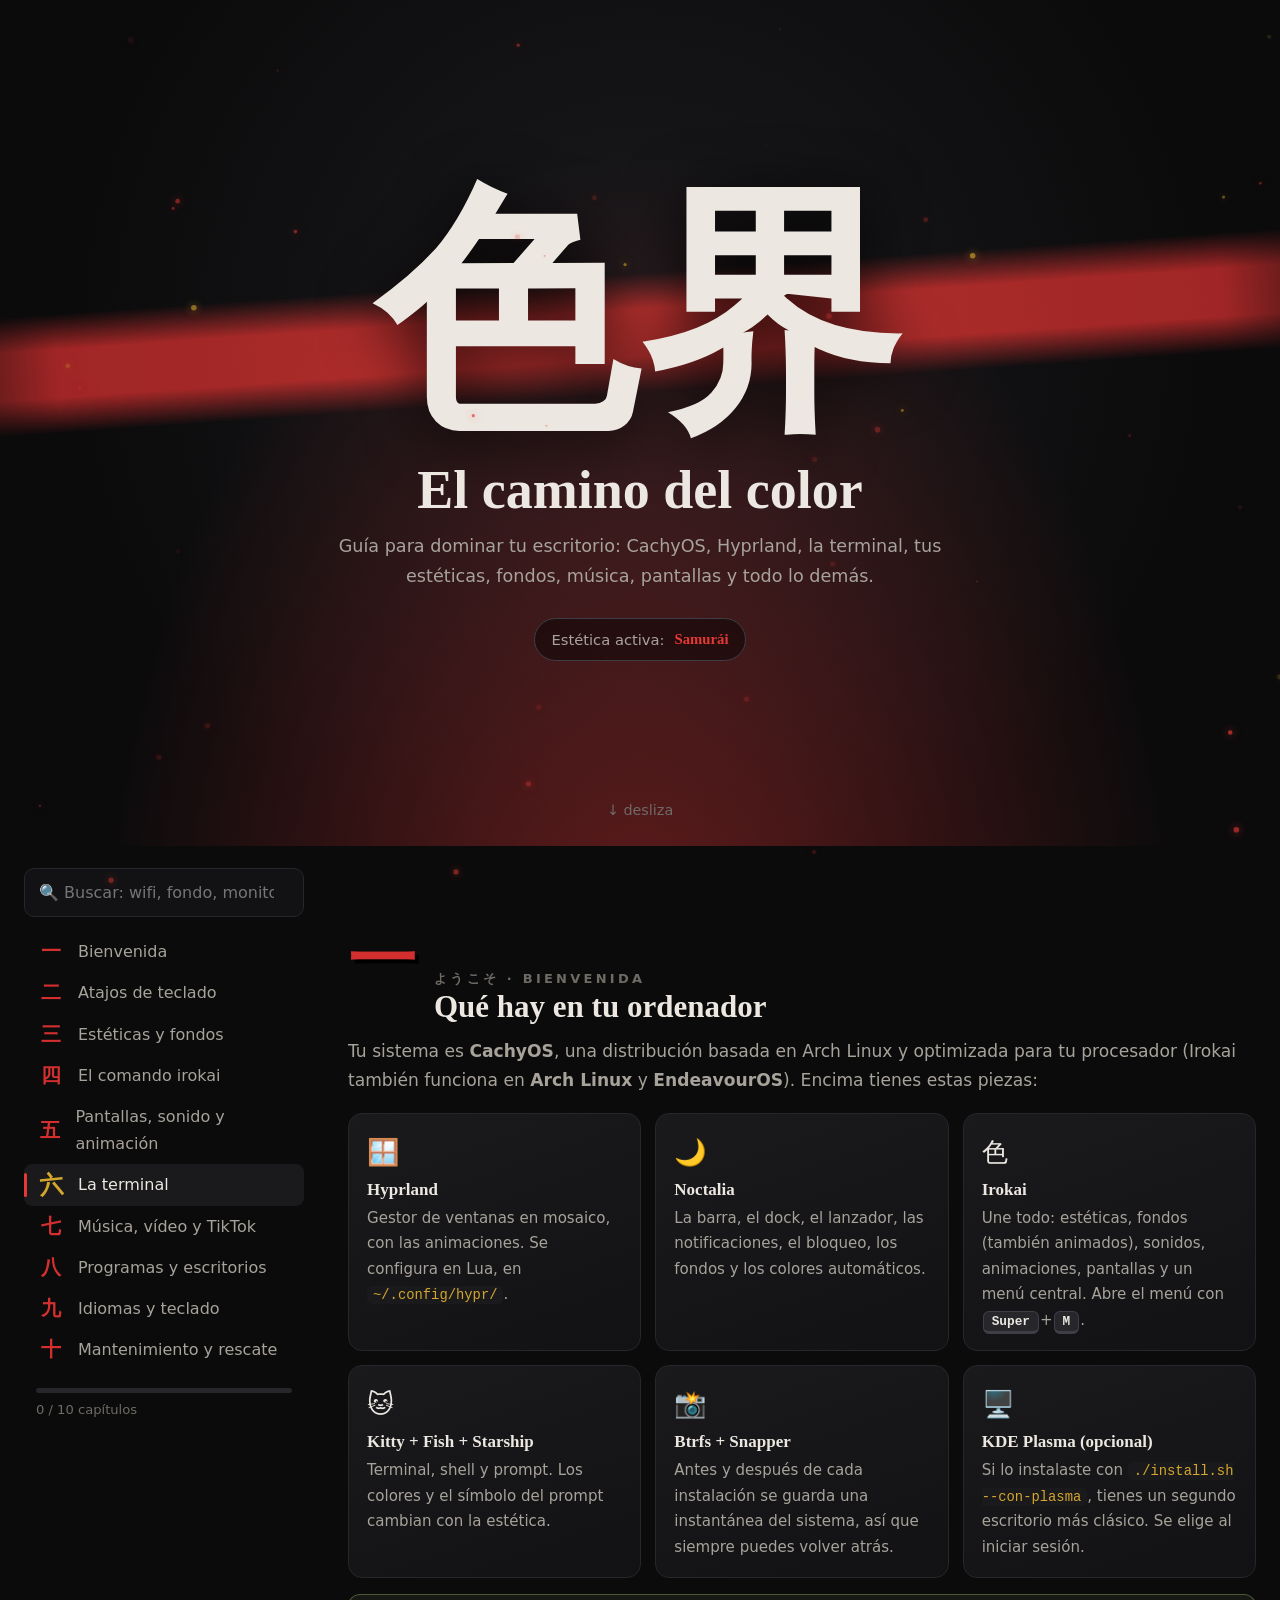
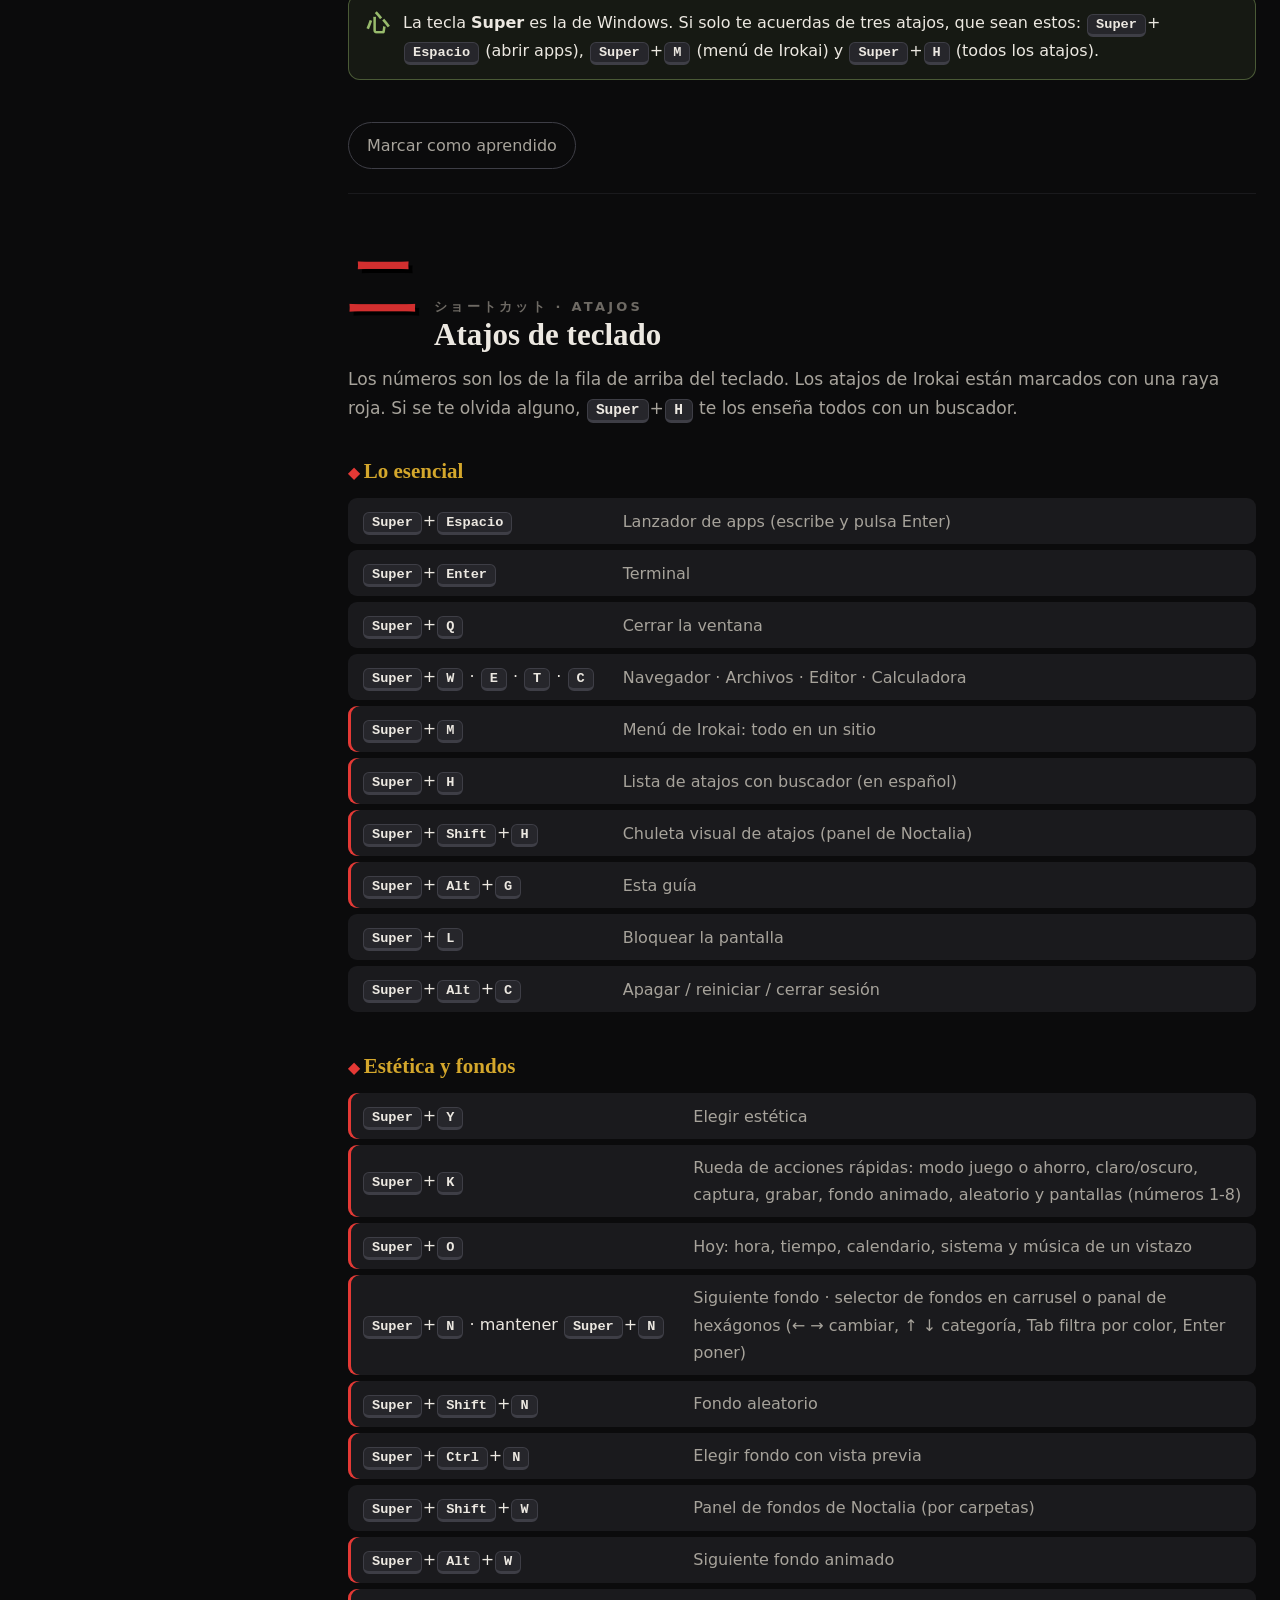
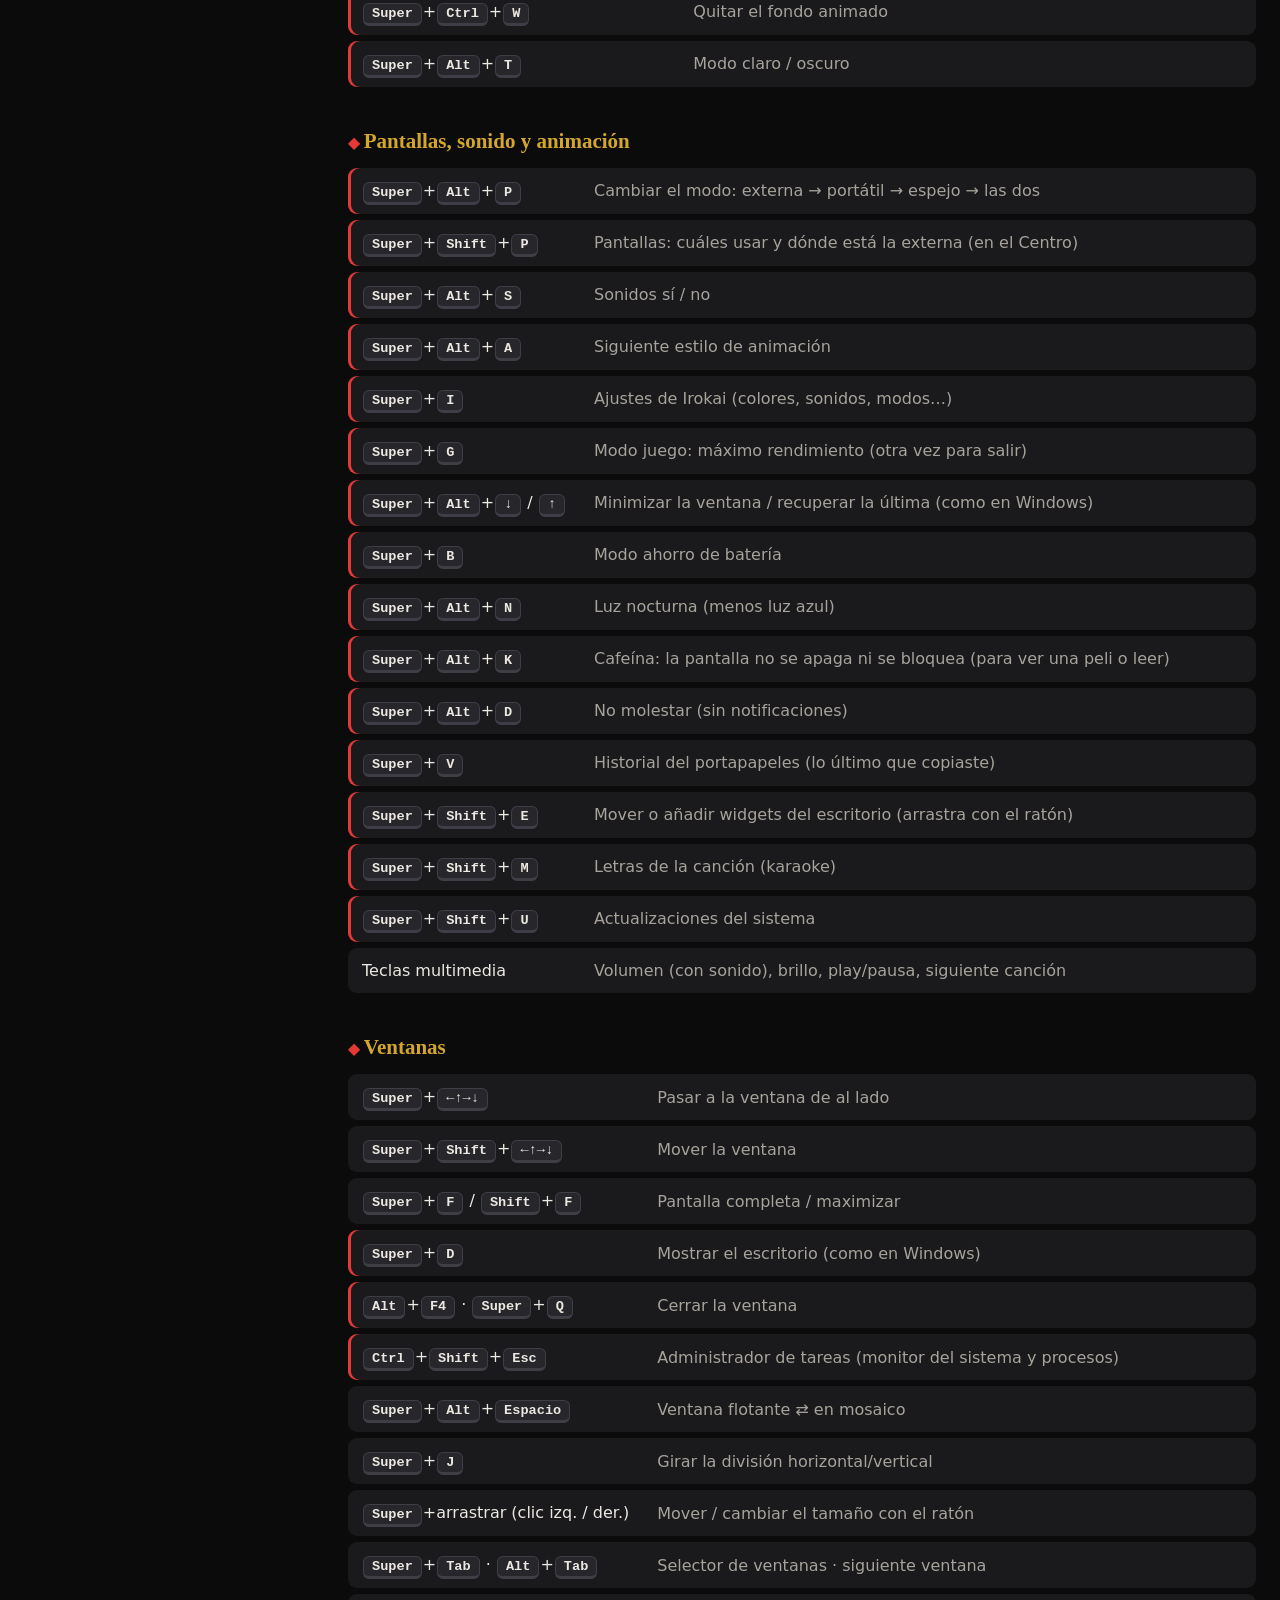
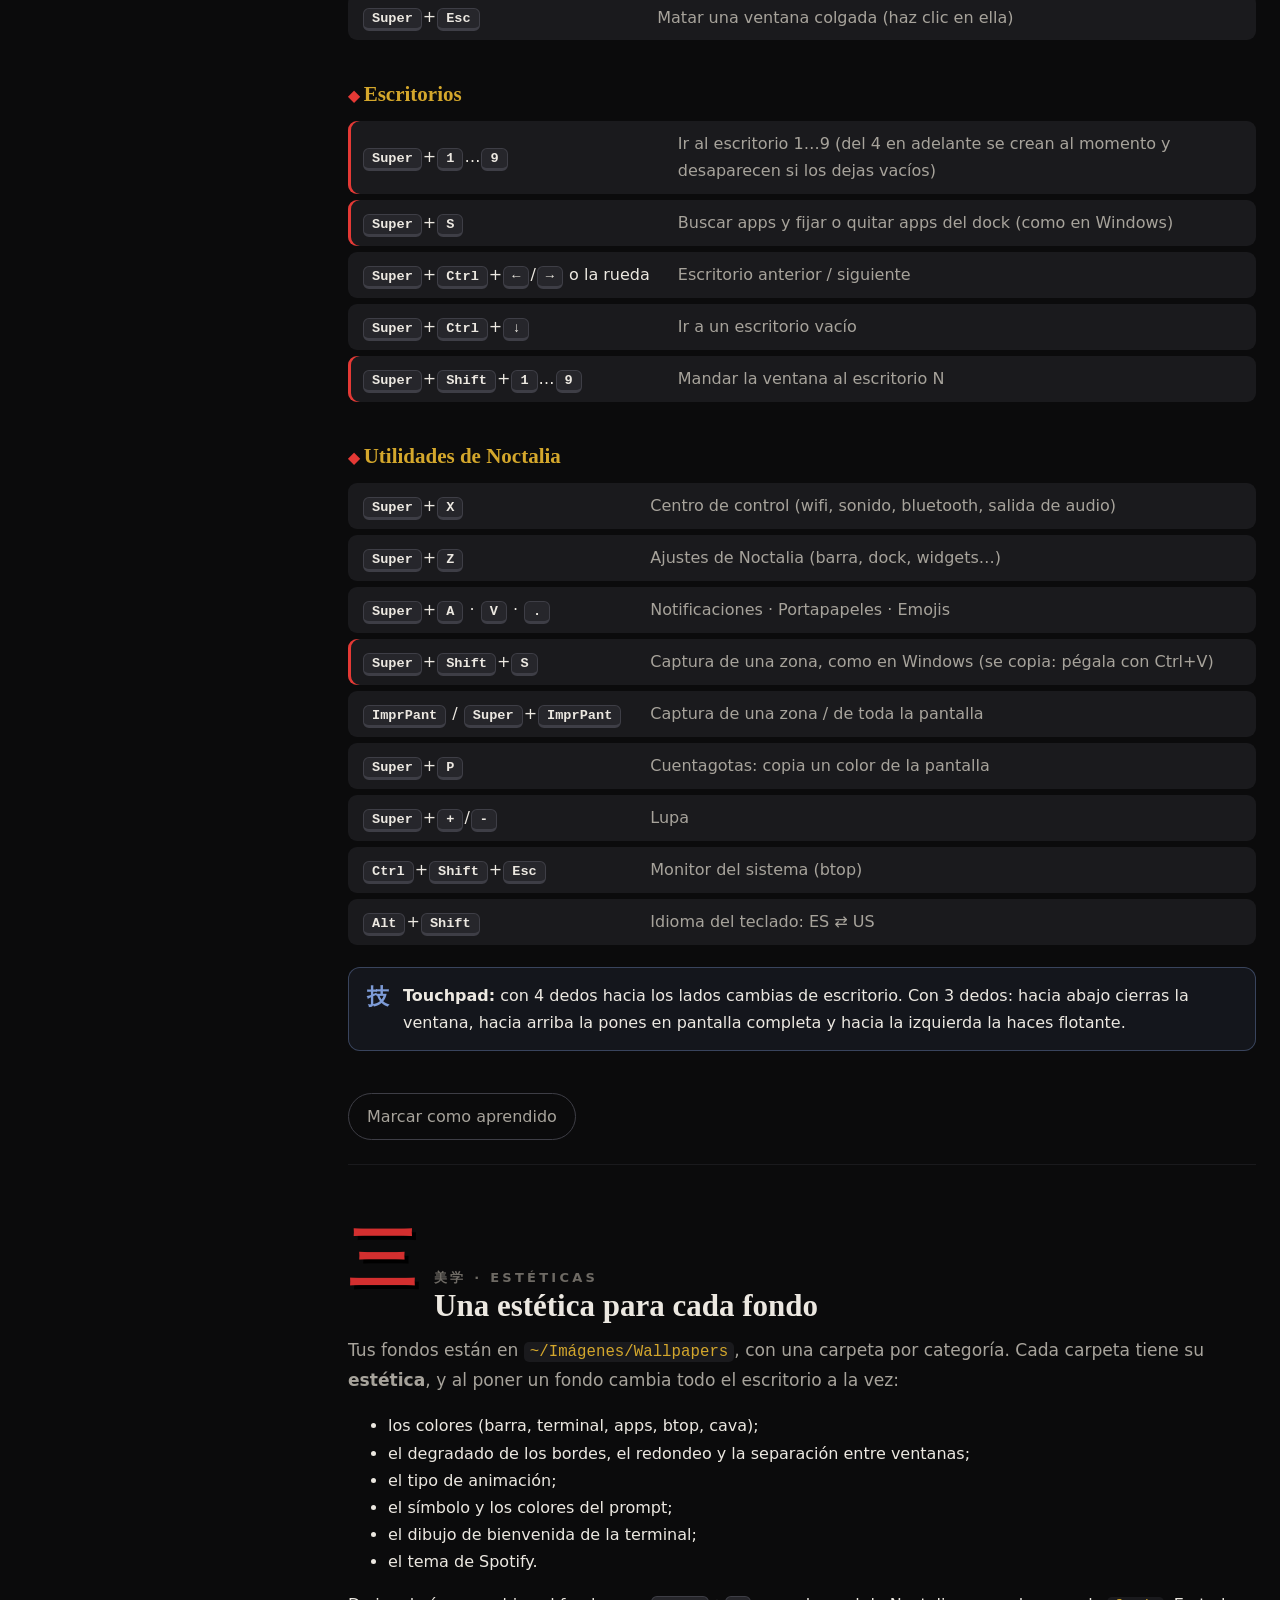
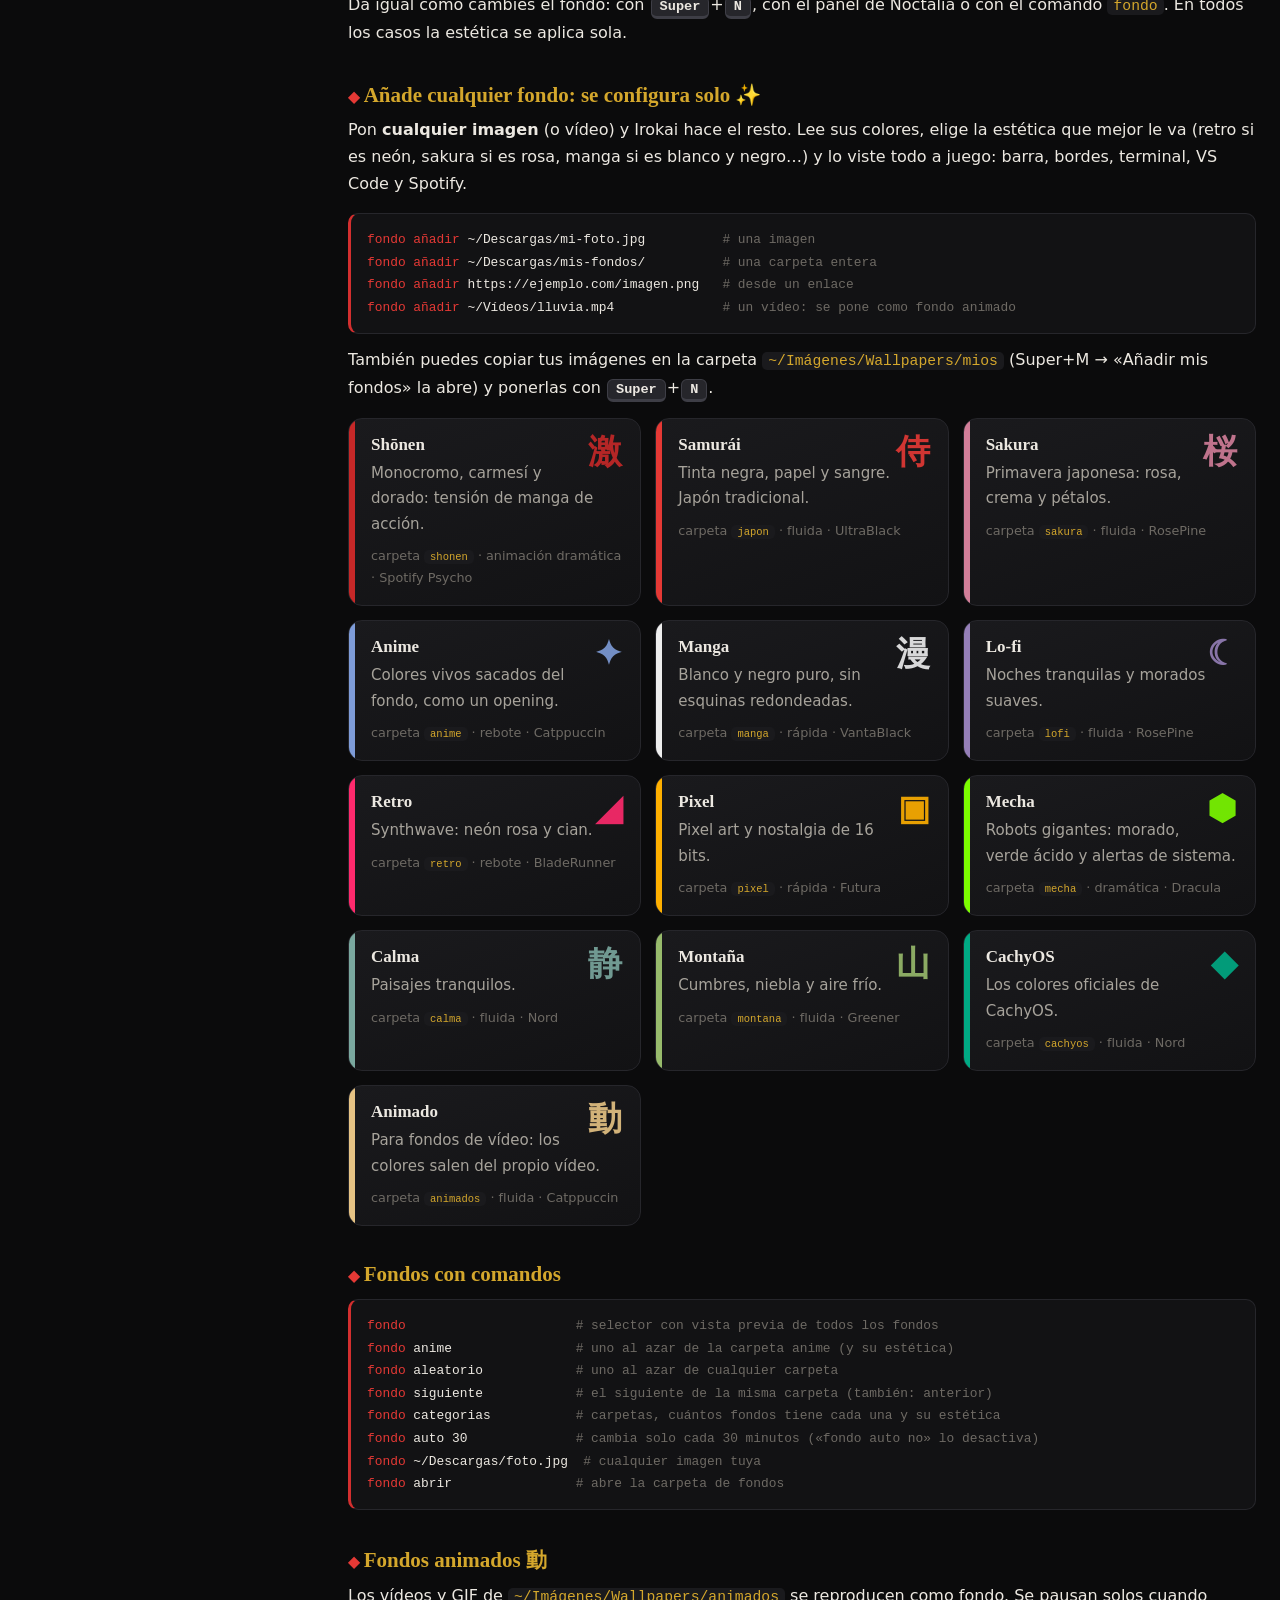
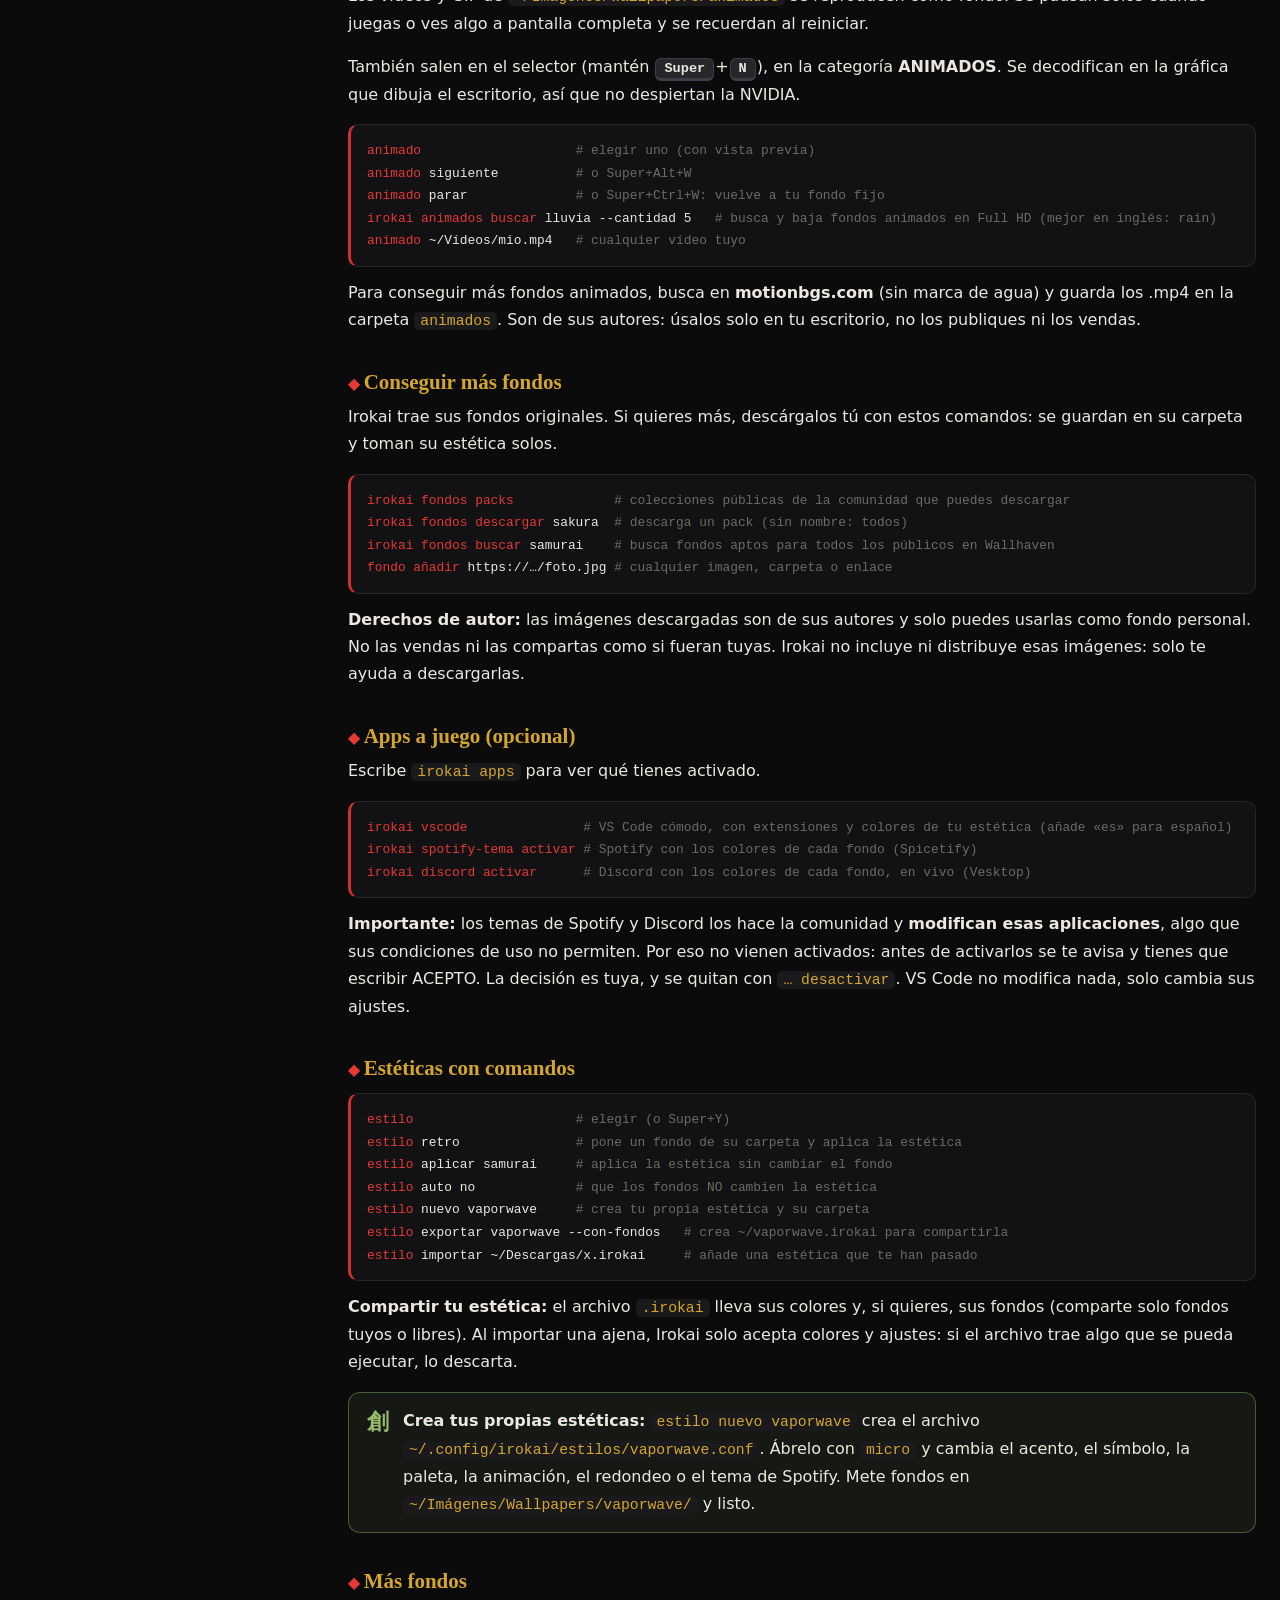
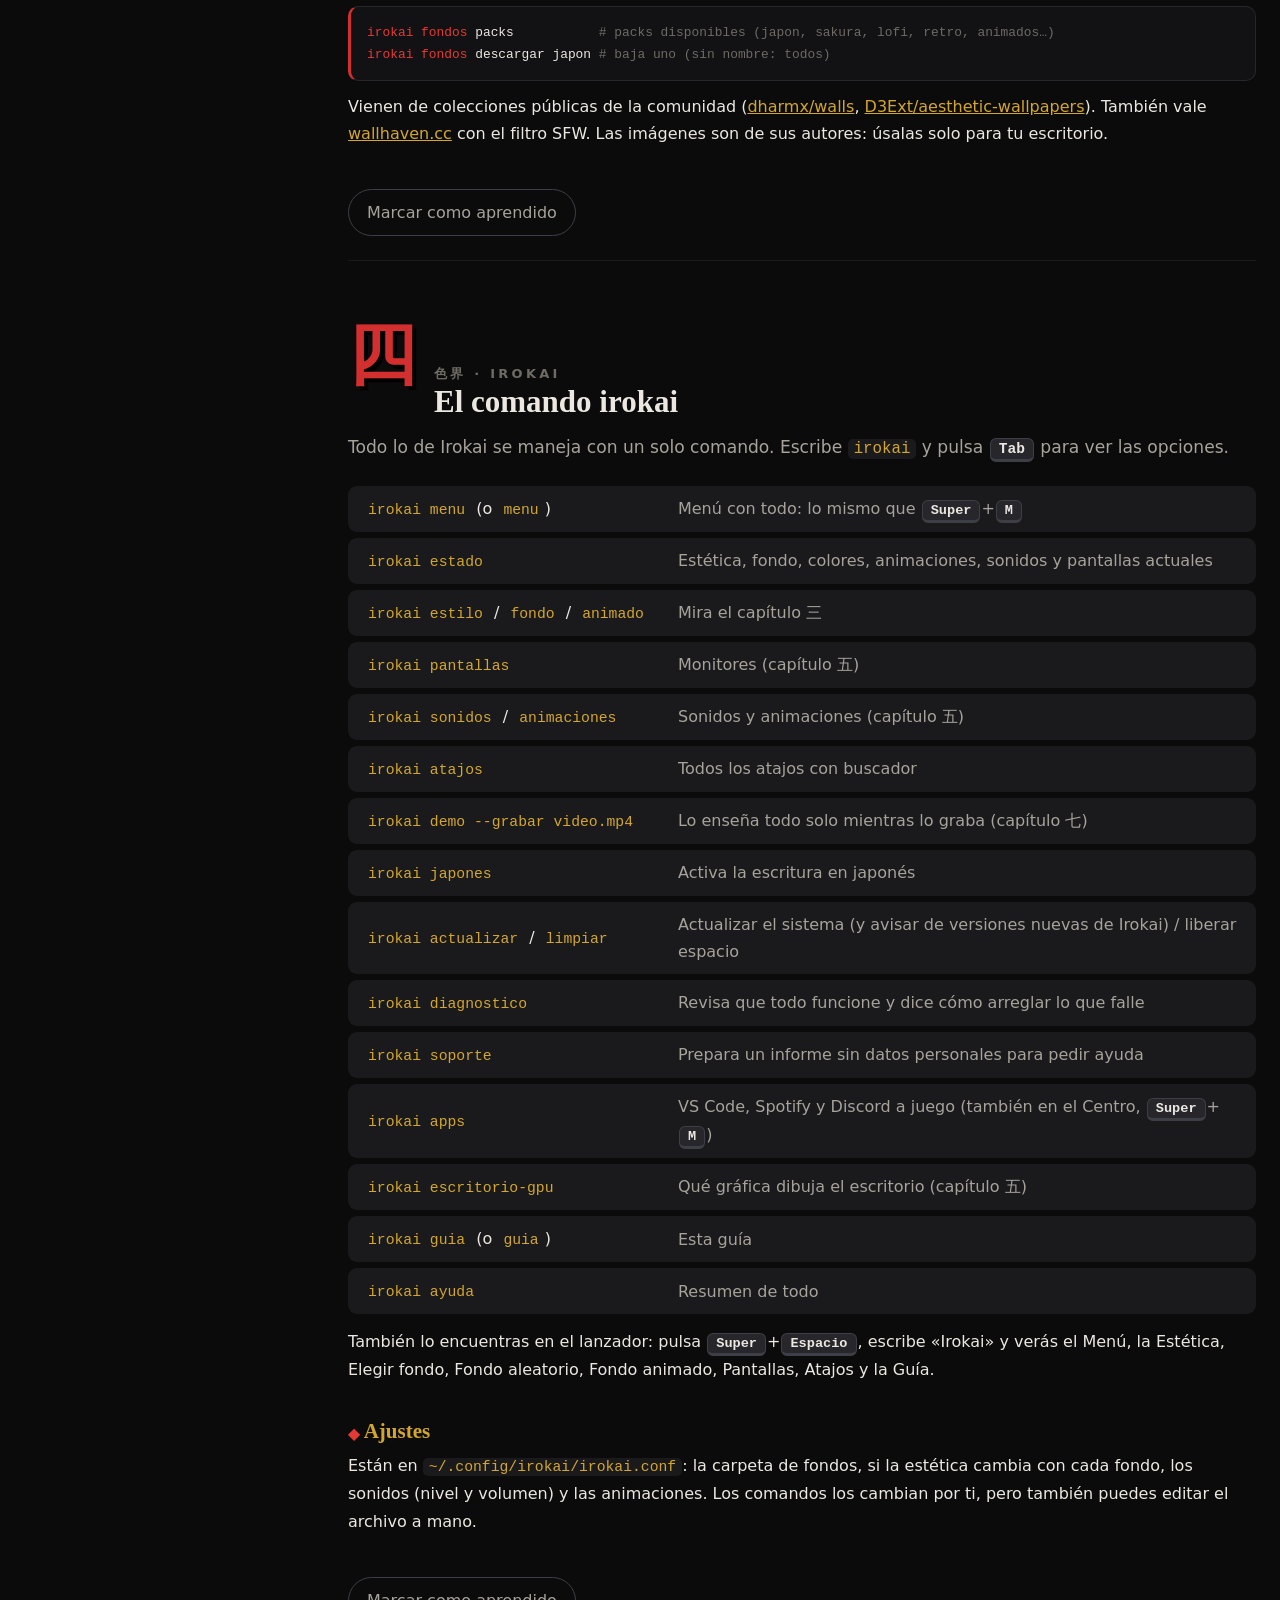
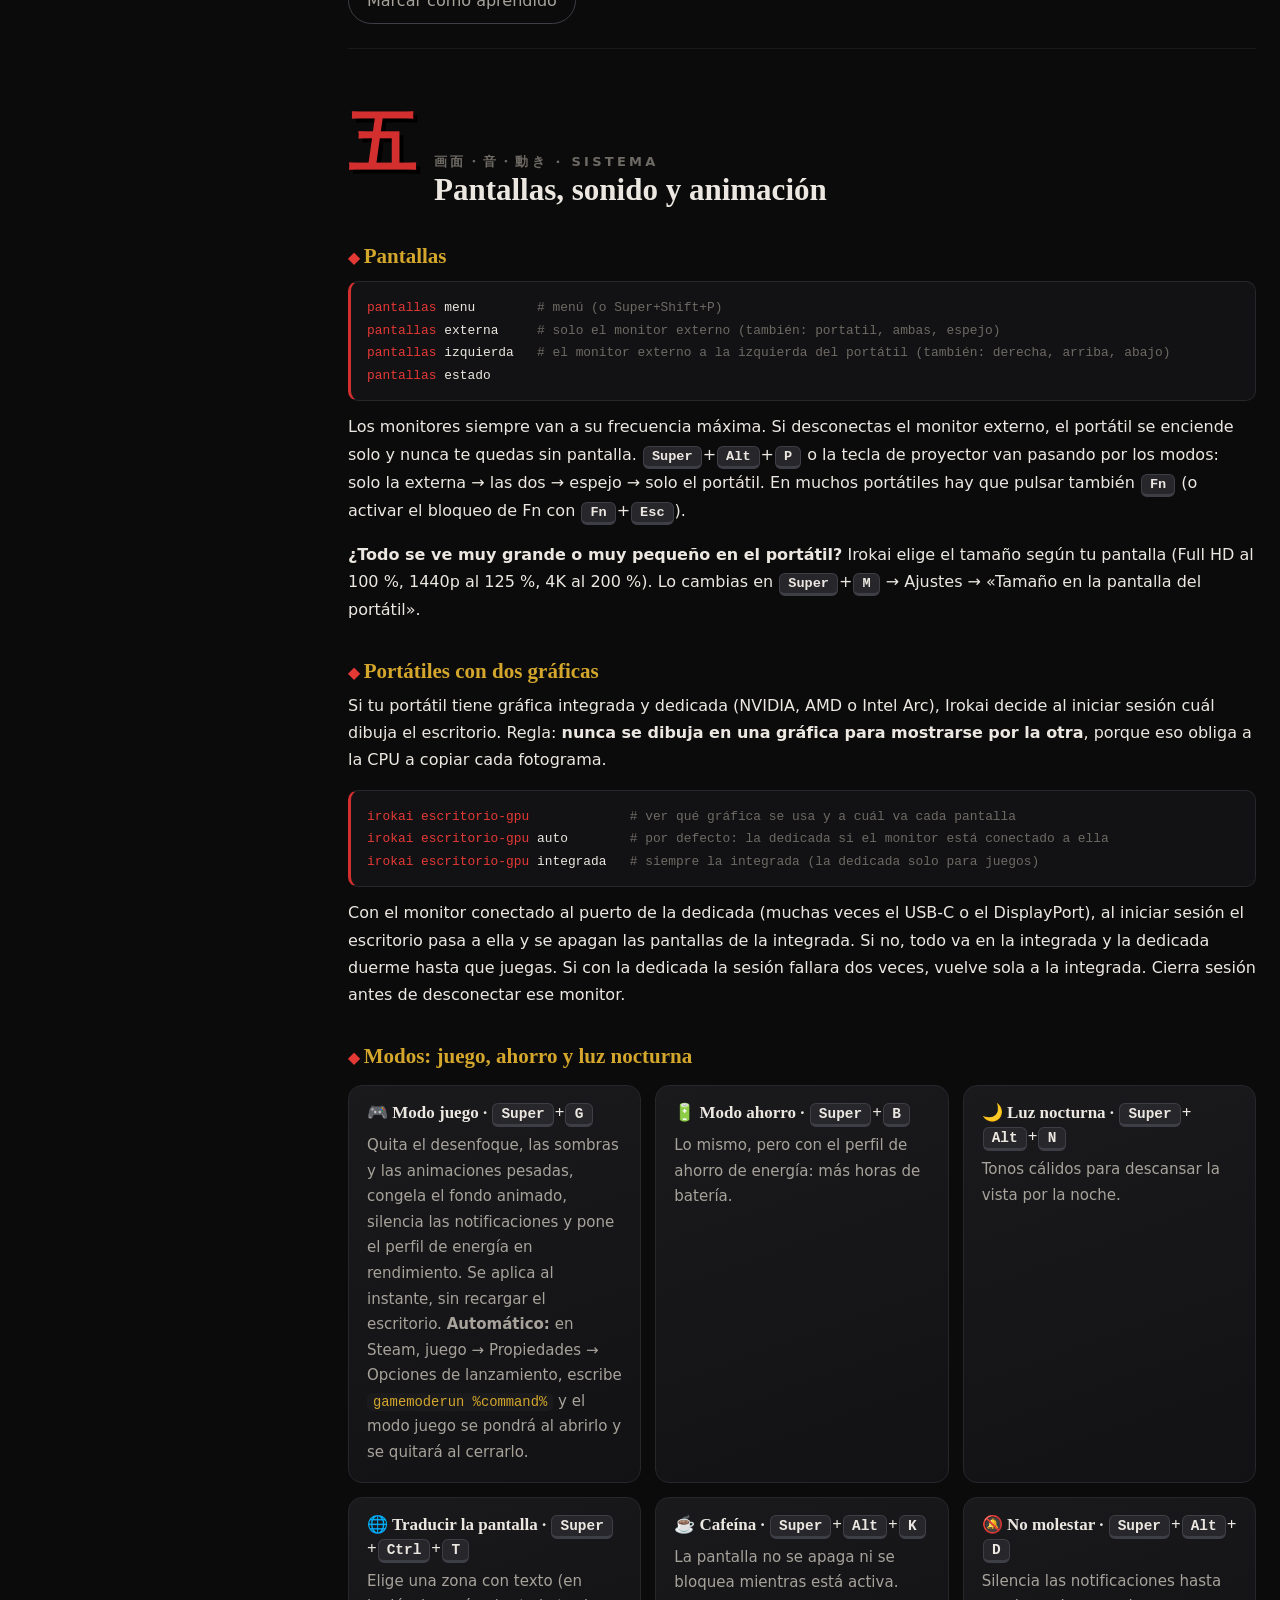
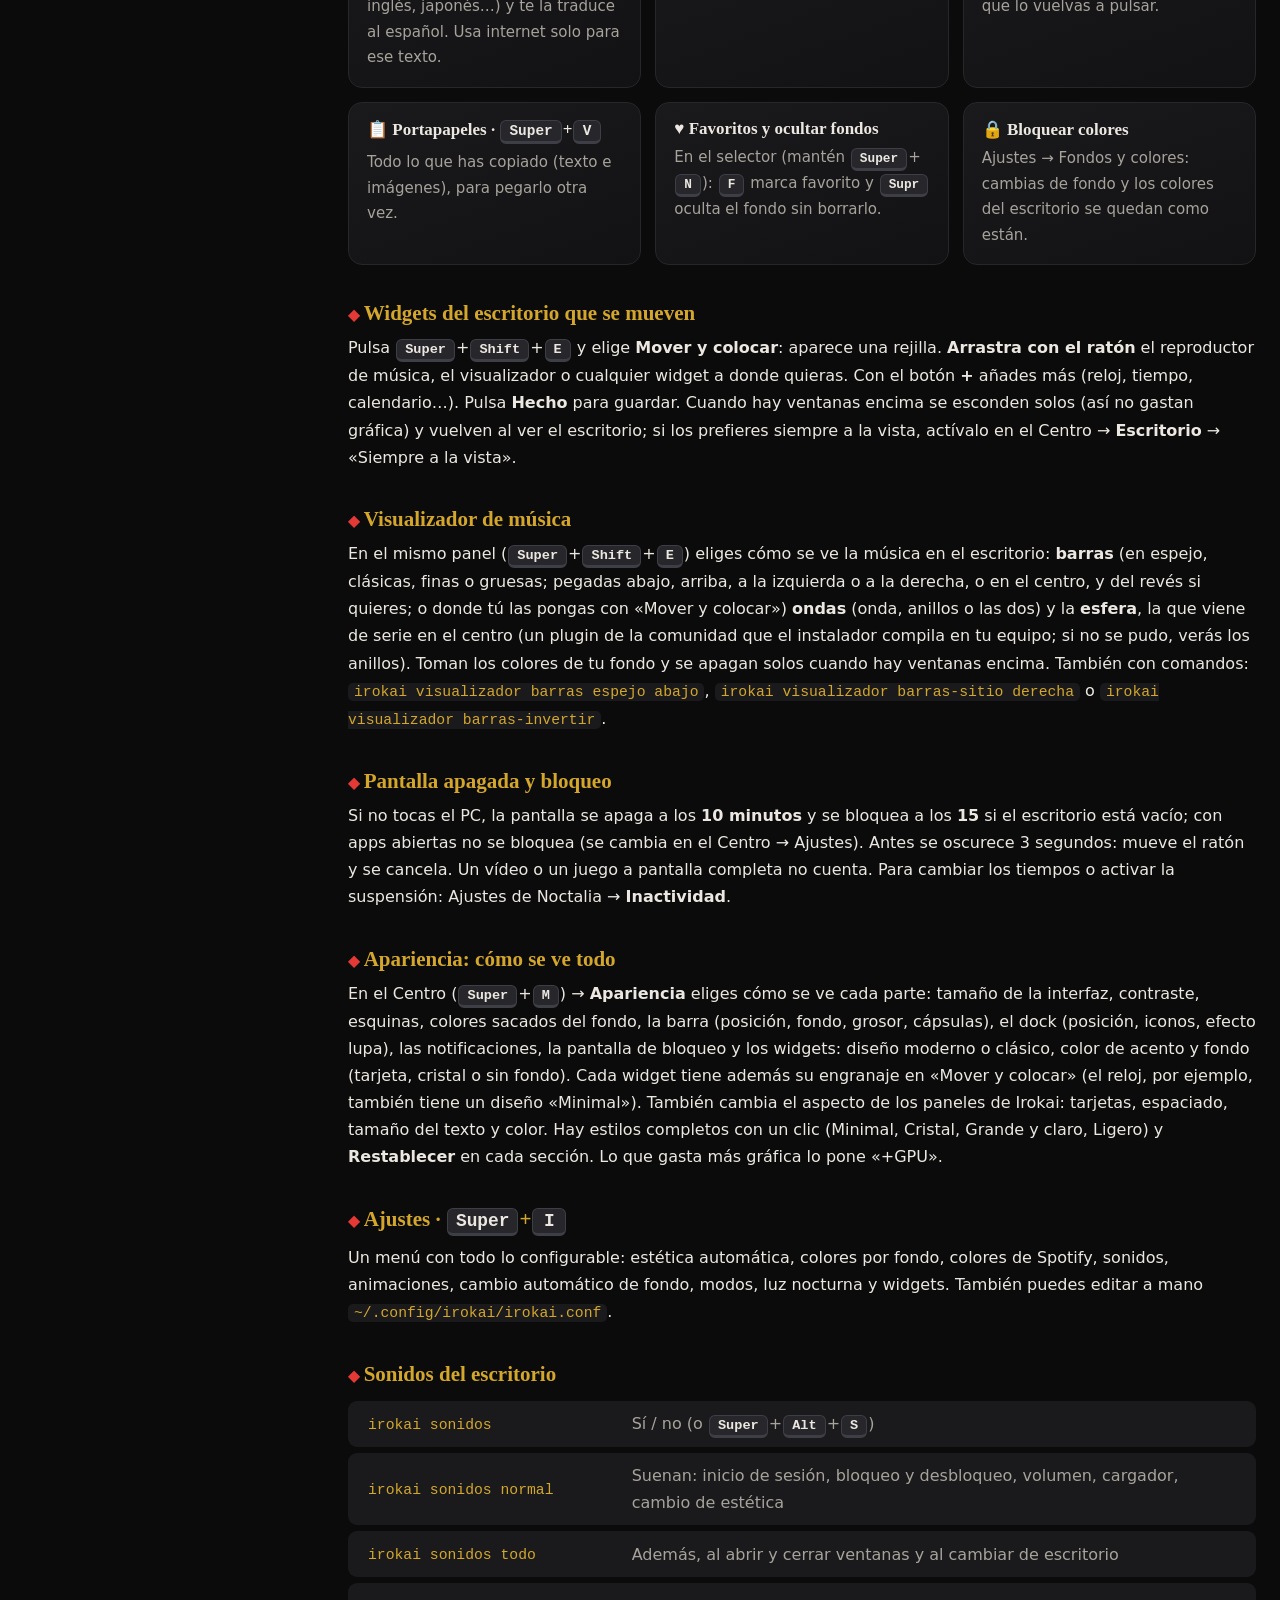
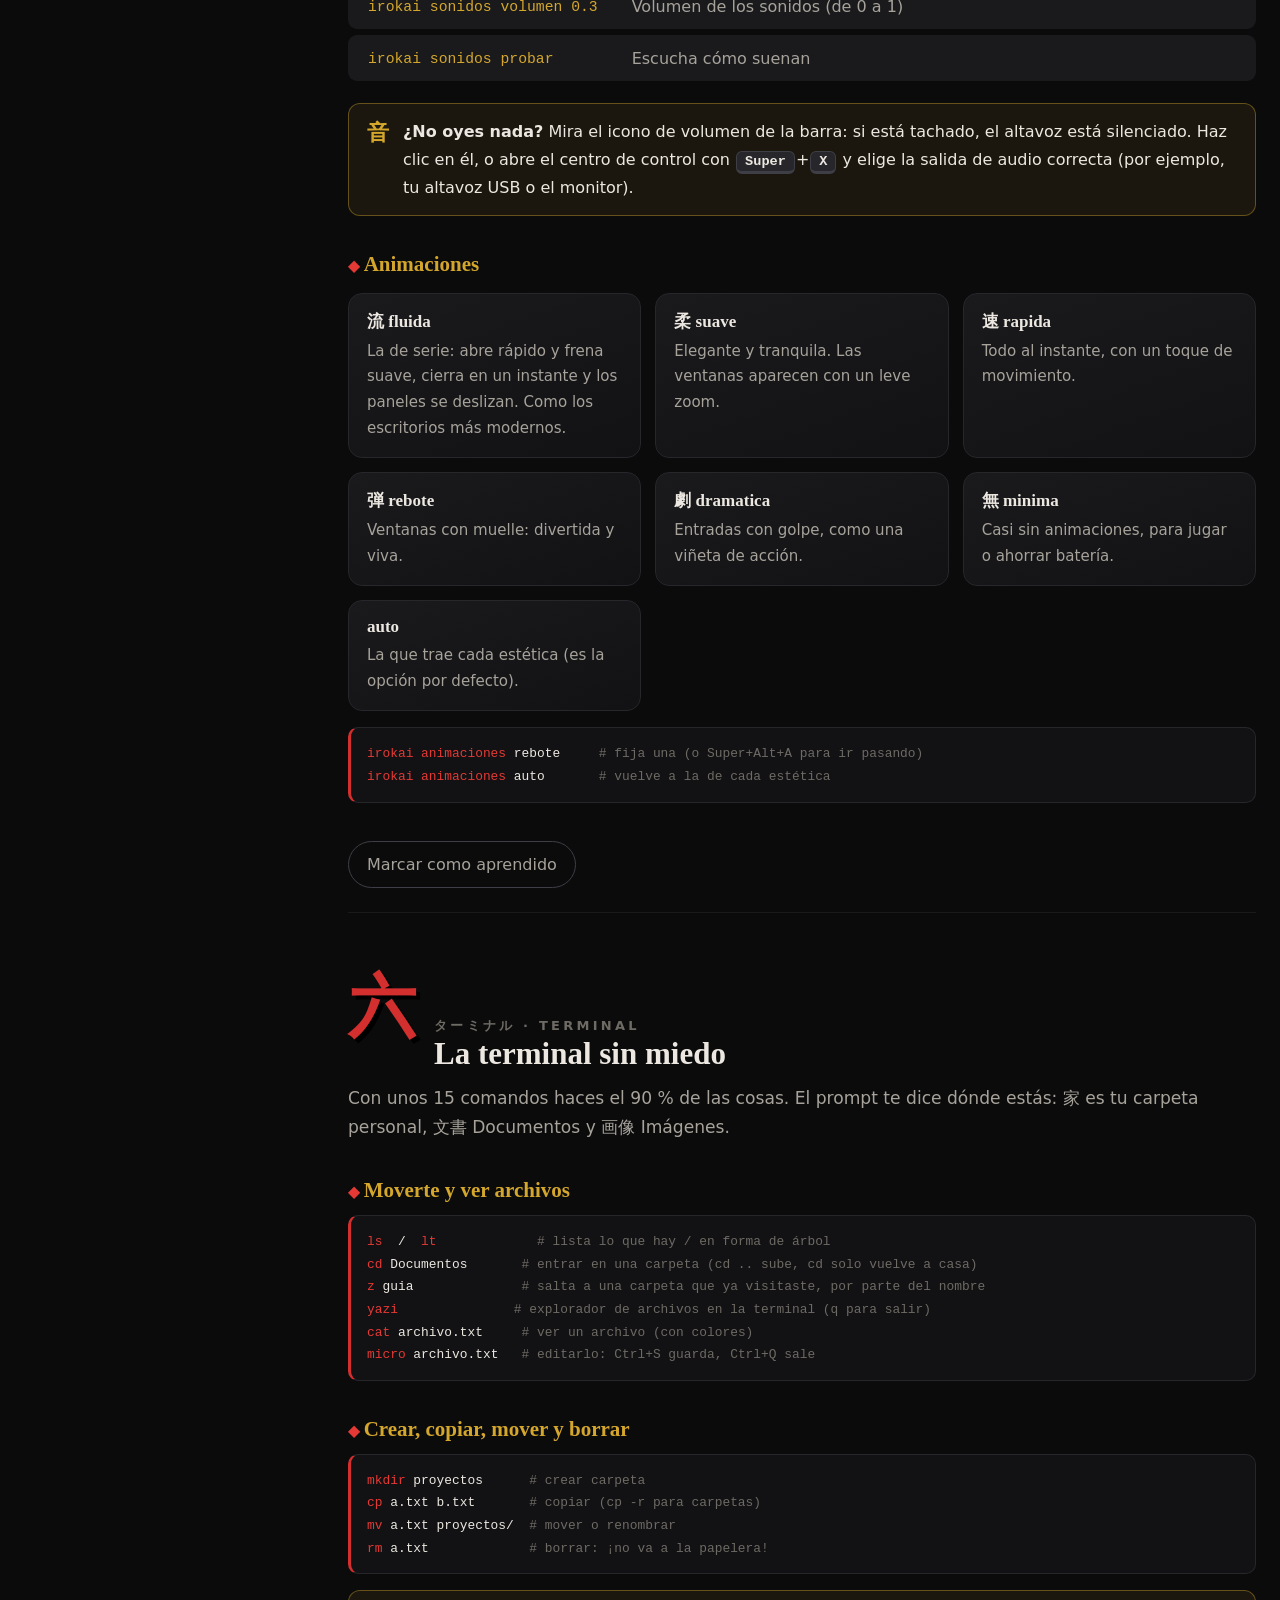
==== commit 1e31429a: "Irokai 2.2.0" ====
--- a/docs/guia/index.html
+++ b/docs/guia/index.html
@@ -227,6 +227,9 @@
     <tr class="nuevo"><td><kbd>Super</kbd>+<kbd>Alt</kbd>+<kbd>↓</kbd> / <kbd>↑</kbd></td><td>Minimizar la ventana / recuperar la última (como en Windows)</td></tr>
     <tr class="nuevo"><td><kbd>Super</kbd>+<kbd>B</kbd></td><td>Modo ahorro de batería</td></tr>
     <tr class="nuevo"><td><kbd>Super</kbd>+<kbd>Alt</kbd>+<kbd>N</kbd></td><td>Luz nocturna (menos luz azul)</td></tr>
+    <tr class="nuevo"><td><kbd>Super</kbd>+<kbd>Alt</kbd>+<kbd>K</kbd></td><td>Cafeína: la pantalla no se apaga ni se bloquea (para ver una peli o leer)</td></tr>
+    <tr class="nuevo"><td><kbd>Super</kbd>+<kbd>Alt</kbd>+<kbd>D</kbd></td><td>No molestar (sin notificaciones)</td></tr>
+    <tr class="nuevo"><td><kbd>Super</kbd>+<kbd>V</kbd></td><td>Historial del portapapeles (lo último que copiaste)</td></tr>
     <tr class="nuevo"><td><kbd>Super</kbd>+<kbd>Shift</kbd>+<kbd>E</kbd></td><td>Mover o añadir widgets del escritorio (arrastra con el ratón)</td></tr>
     <tr class="nuevo"><td><kbd>Super</kbd>+<kbd>Shift</kbd>+<kbd>M</kbd></td><td>Letras de la canción (karaoke)</td></tr>
     <tr class="nuevo"><td><kbd>Super</kbd>+<kbd>Shift</kbd>+<kbd>U</kbd></td><td>Actualizaciones del sistema</td></tr>
@@ -412,6 +415,12 @@
     <div class="card"><h4>🎮 Modo juego · <kbd>Super</kbd>+<kbd>G</kbd></h4><p>Quita el desenfoque, las sombras y las animaciones pesadas, congela el fondo animado, silencia las notificaciones y pone el perfil de energía en rendimiento. Se aplica al instante, sin recargar el escritorio. <b>Automático:</b> en Steam, juego → Propiedades → Opciones de lanzamiento, escribe <code>gamemoderun %command%</code> y el modo juego se pondrá al abrirlo y se quitará al cerrarlo.</p></div>
     <div class="card"><h4>🔋 Modo ahorro · <kbd>Super</kbd>+<kbd>B</kbd></h4><p>Lo mismo, pero con el perfil de ahorro de energía: más horas de batería.</p></div>
     <div class="card"><h4>🌙 Luz nocturna · <kbd>Super</kbd>+<kbd>Alt</kbd>+<kbd>N</kbd></h4><p>Tonos cálidos para descansar la vista por la noche.</p></div>
+    <div class="card"><h4>🌐 Traducir la pantalla · <kbd>Super</kbd>+<kbd>Ctrl</kbd>+<kbd>T</kbd></h4><p>Elige una zona con texto (en inglés, japonés…) y te la traduce al español. Usa internet solo para ese texto.</p></div>
+    <div class="card"><h4>☕ Cafeína · <kbd>Super</kbd>+<kbd>Alt</kbd>+<kbd>K</kbd></h4><p>La pantalla no se apaga ni se bloquea mientras está activa.</p></div>
+    <div class="card"><h4>🔕 No molestar · <kbd>Super</kbd>+<kbd>Alt</kbd>+<kbd>D</kbd></h4><p>Silencia las notificaciones hasta que lo vuelvas a pulsar.</p></div>
+    <div class="card"><h4>📋 Portapapeles · <kbd>Super</kbd>+<kbd>V</kbd></h4><p>Todo lo que has copiado (texto e imágenes), para pegarlo otra vez.</p></div>
+    <div class="card"><h4>♥ Favoritos y ocultar fondos</h4><p>En el selector (mantén <kbd>Super</kbd>+<kbd>N</kbd>): <kbd>F</kbd> marca favorito y <kbd>Supr</kbd> oculta el fondo sin borrarlo.</p></div>
+    <div class="card"><h4>🔒 Bloquear colores</h4><p>Ajustes → Fondos y colores: cambias de fondo y los colores del escritorio se quedan como están.</p></div>
   </div>
   <h3 class="rv">Widgets del escritorio que se mueven</h3>
   <p class="rv">Pulsa <kbd>Super</kbd>+<kbd>Shift</kbd>+<kbd>E</kbd> y elige <b>Mover y colocar</b>: aparece una rejilla. <b>Arrastra con el ratón</b> el reproductor de música, el visualizador o cualquier widget a donde quieras. Con el botón <b>+</b> añades más (reloj, tiempo, calendario…). Pulsa <b>Hecho</b> para guardar. Cuando hay ventanas encima se esconden solos (así no gastan gráfica) y vuelven al ver el escritorio; si los prefieres siempre a la vista, actívalo en el Centro → <b>Escritorio</b> → «Siempre a la vista».</p>
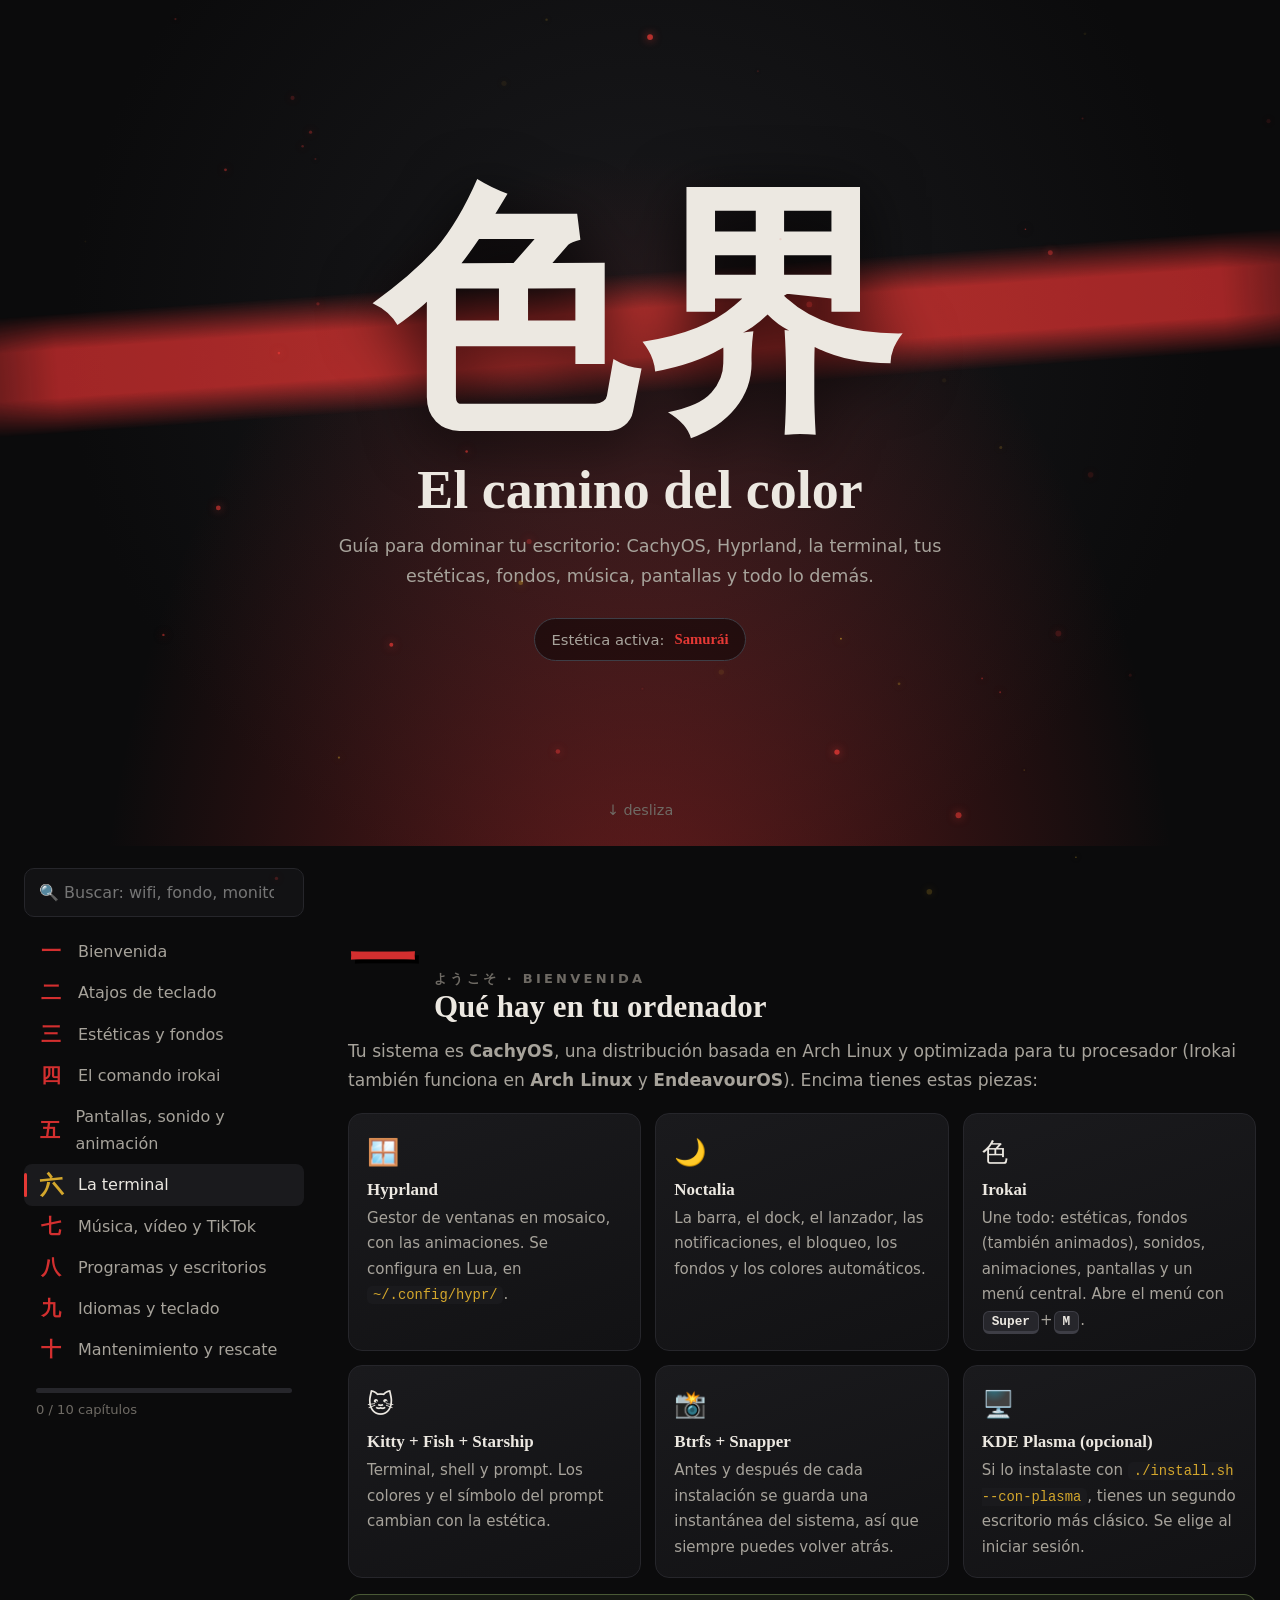
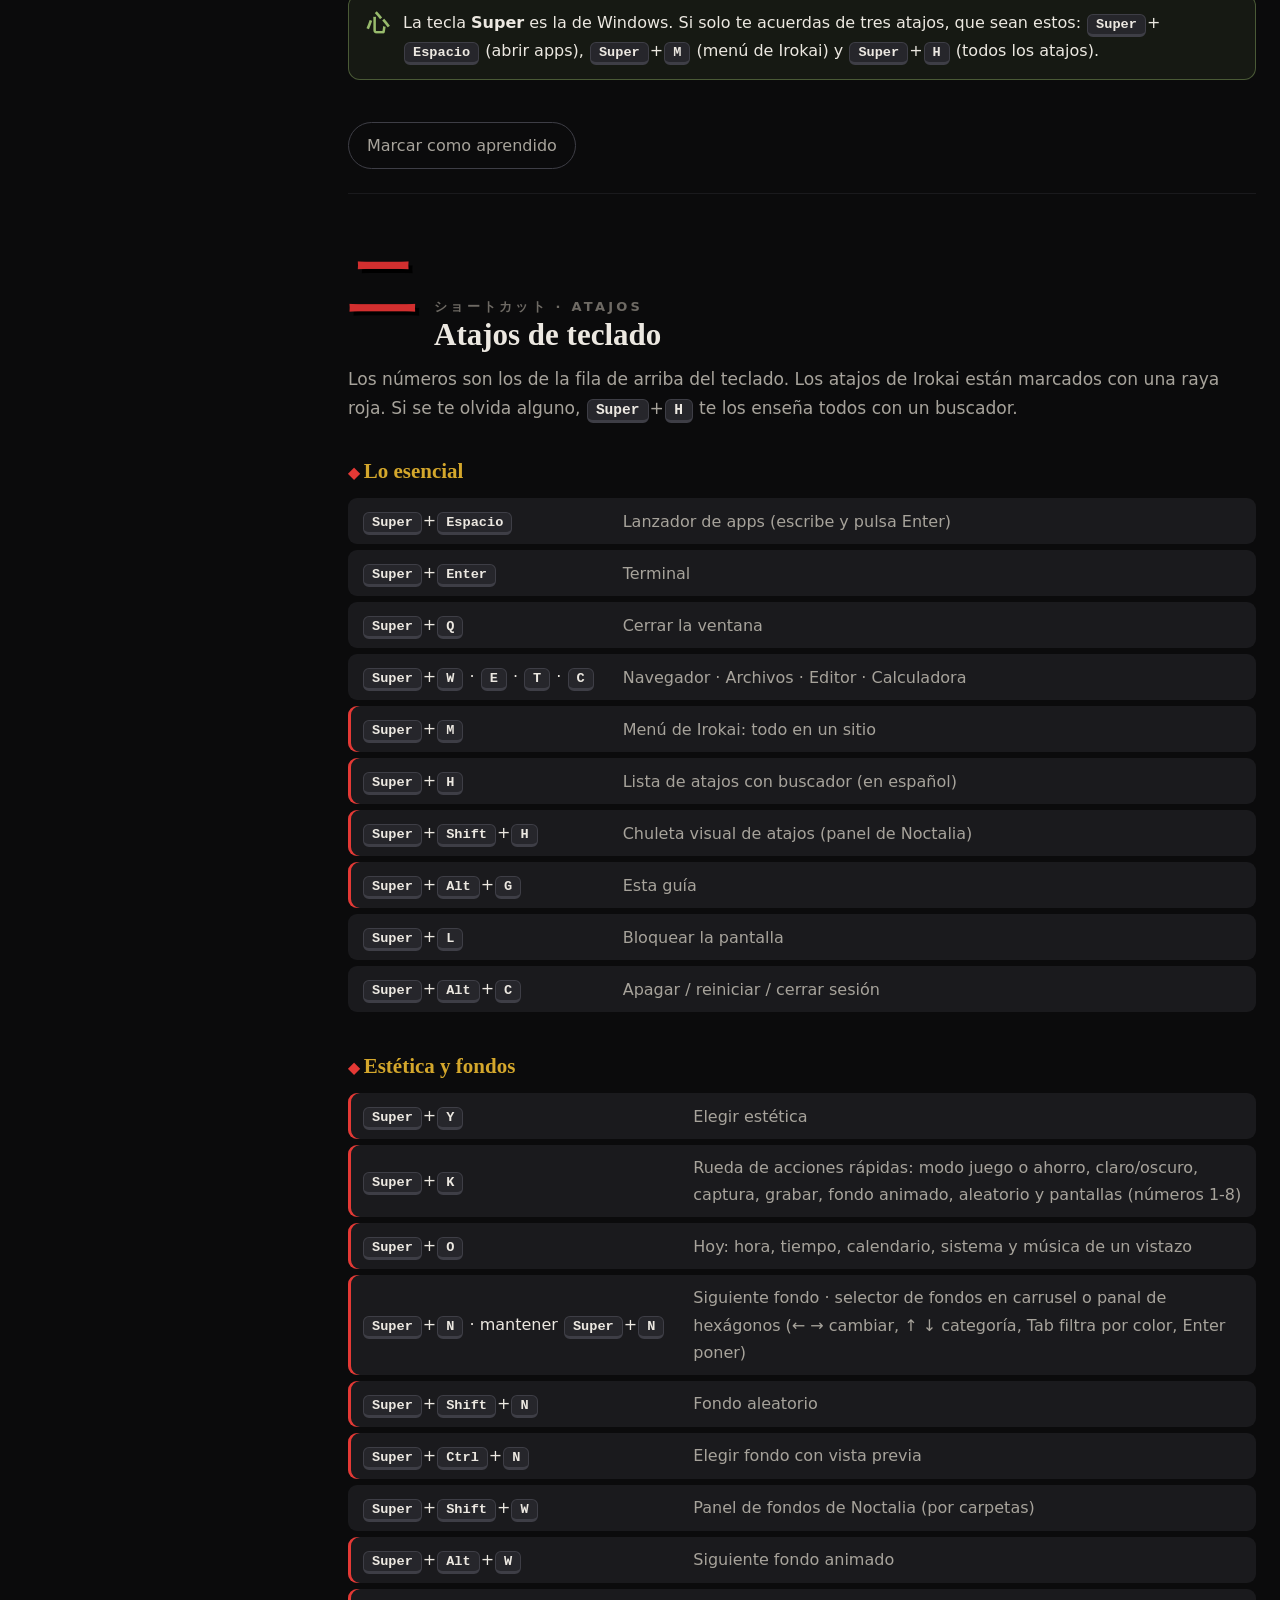
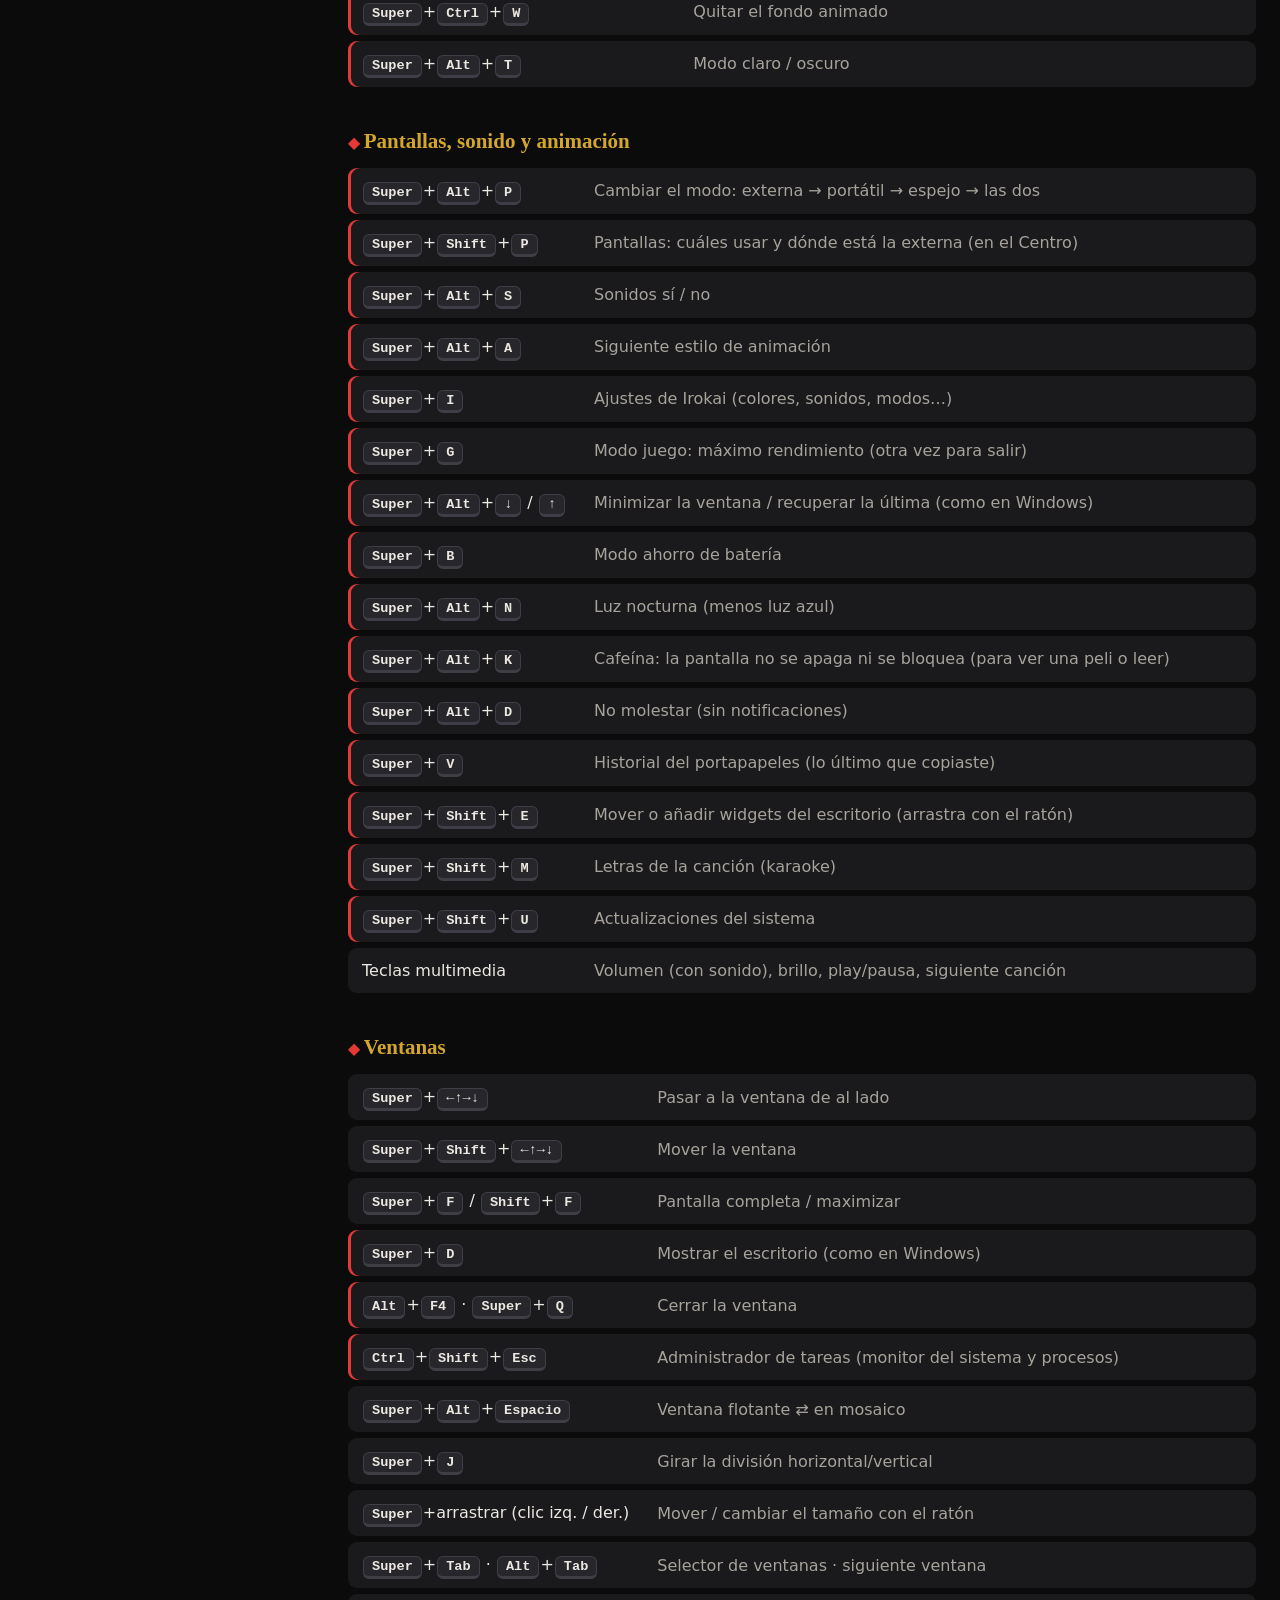
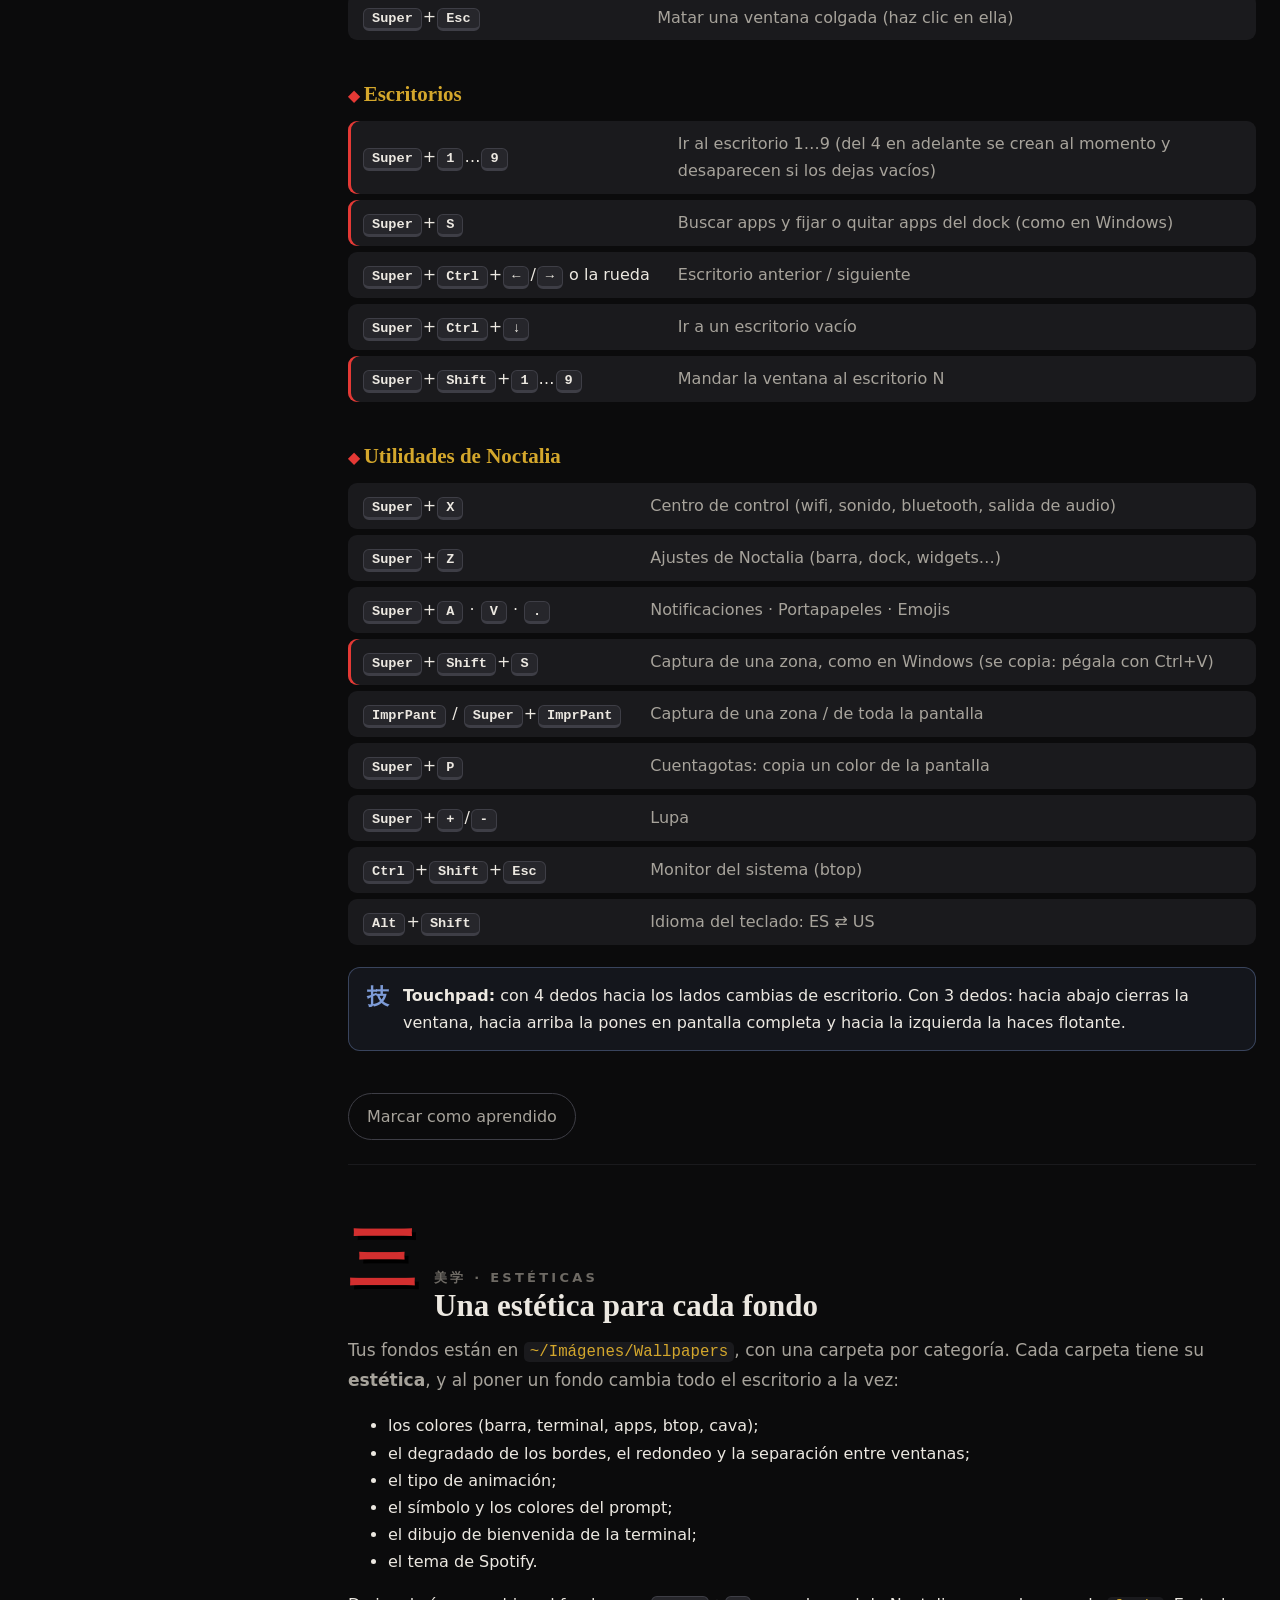
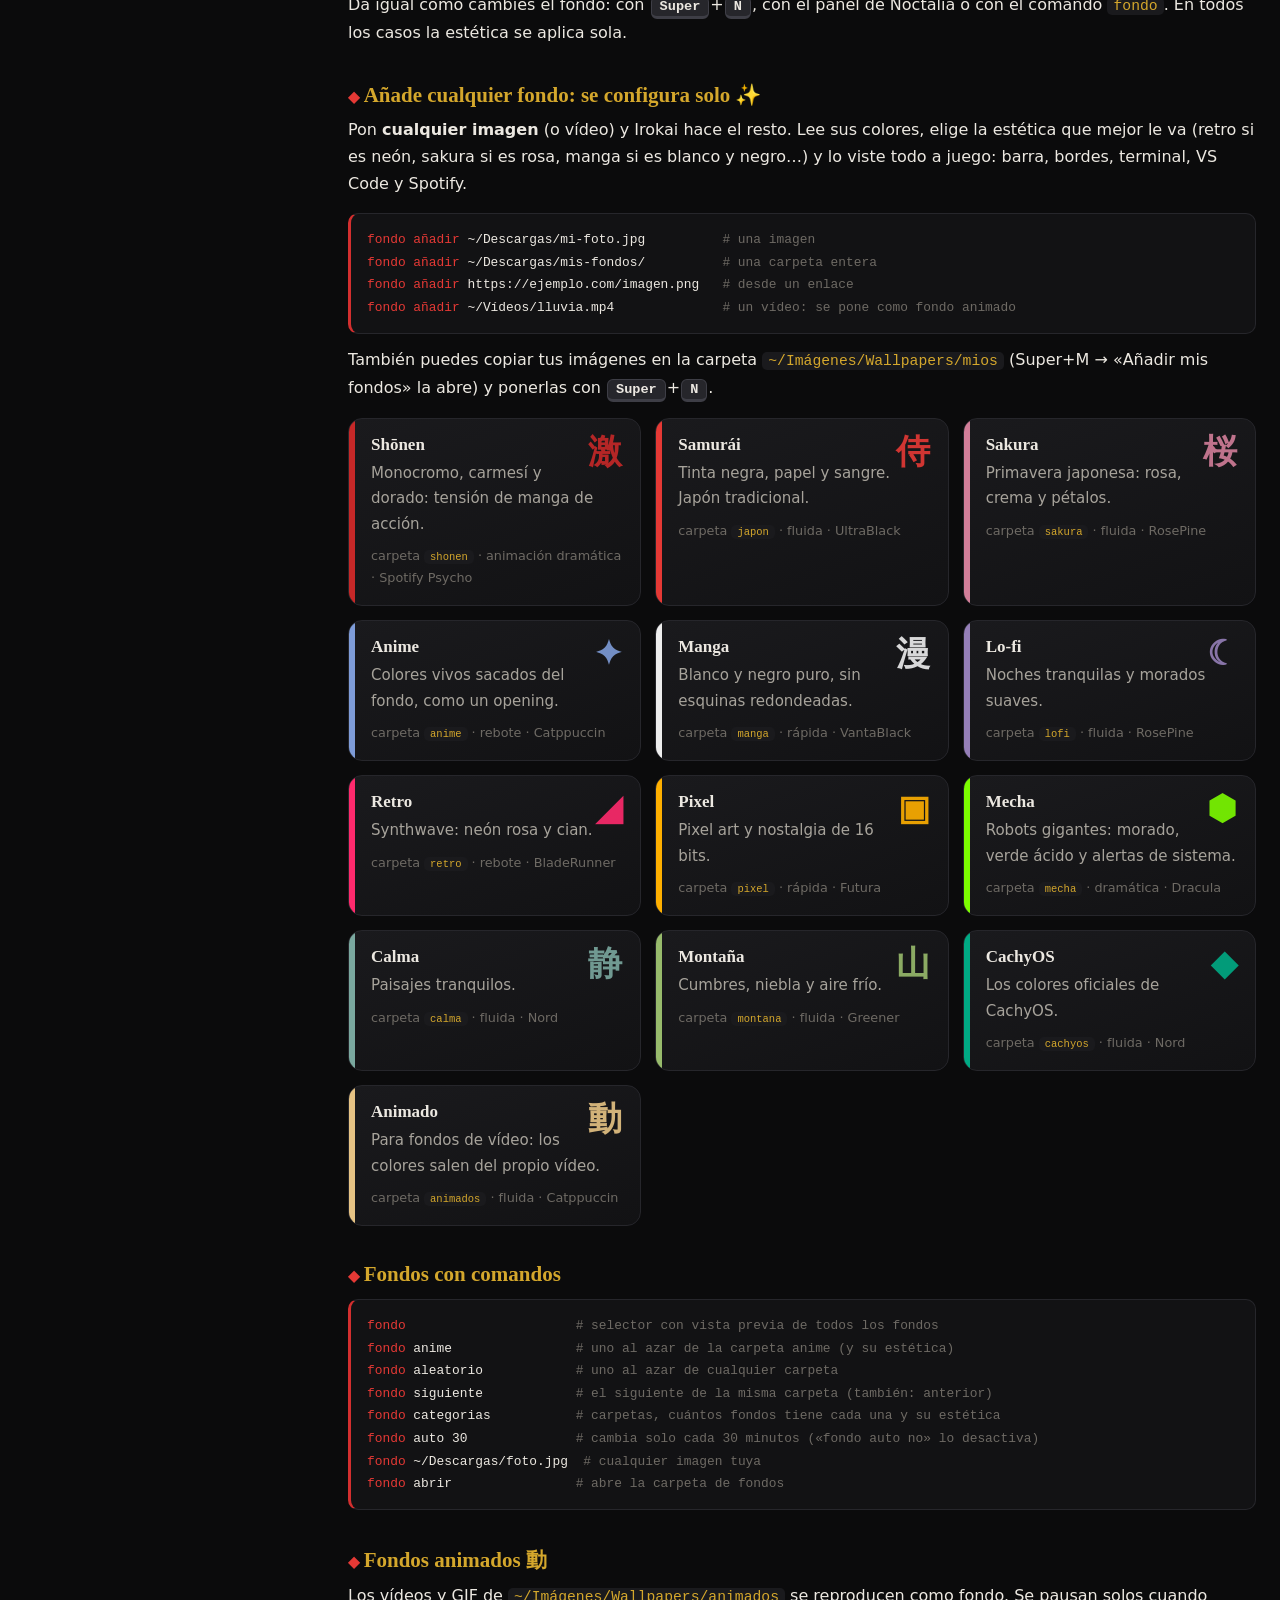
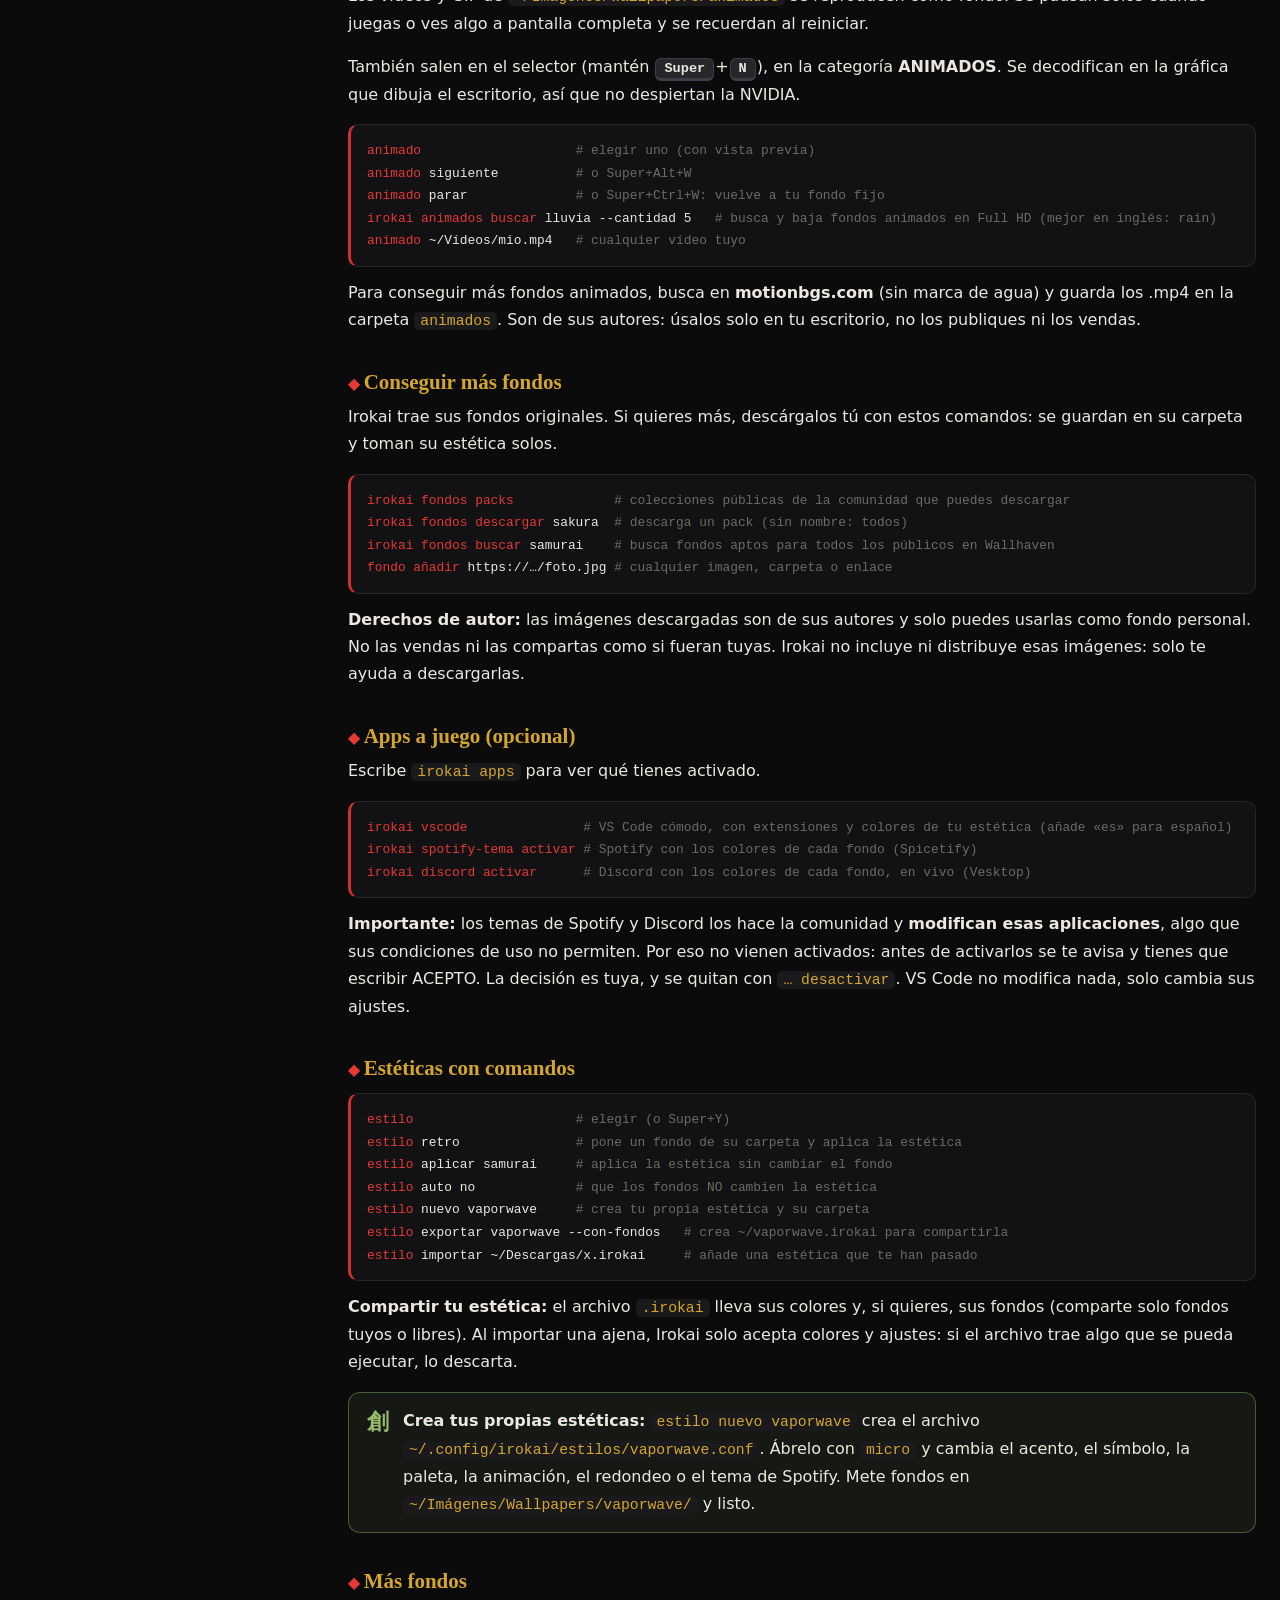
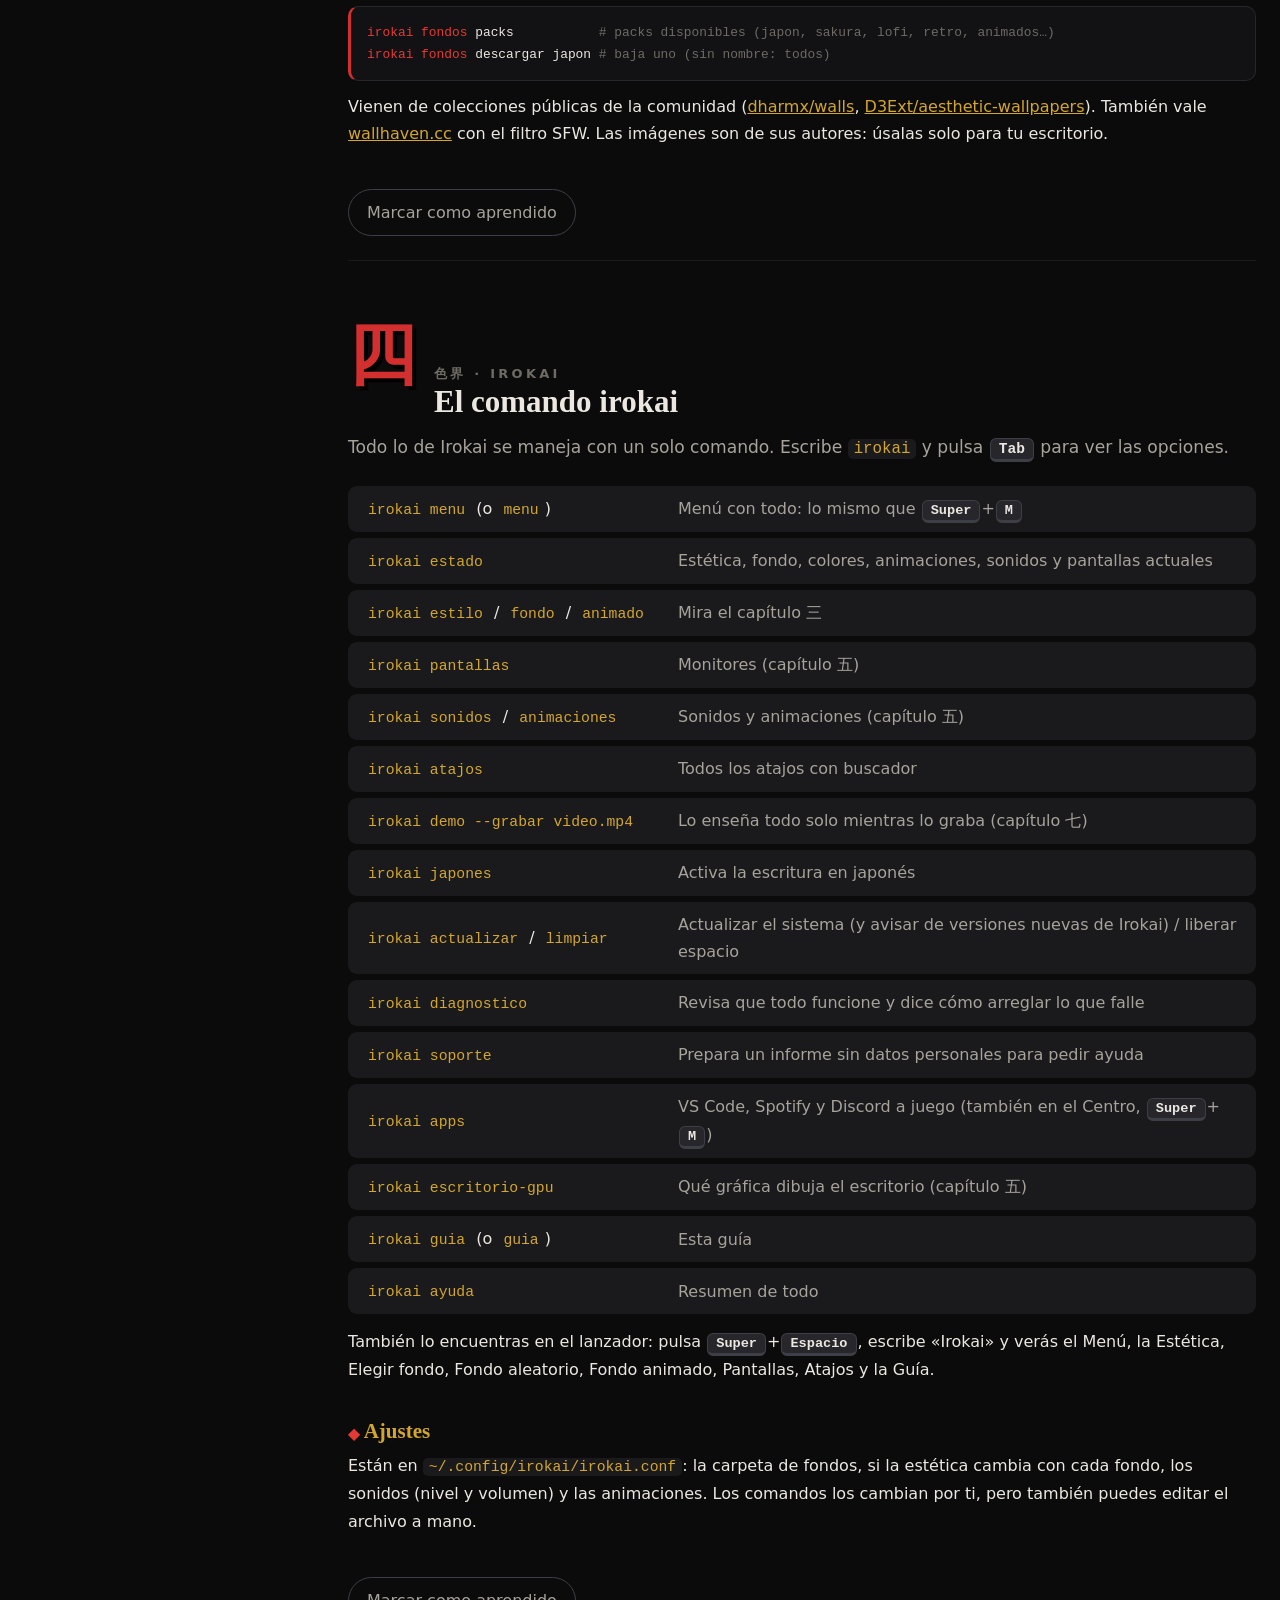
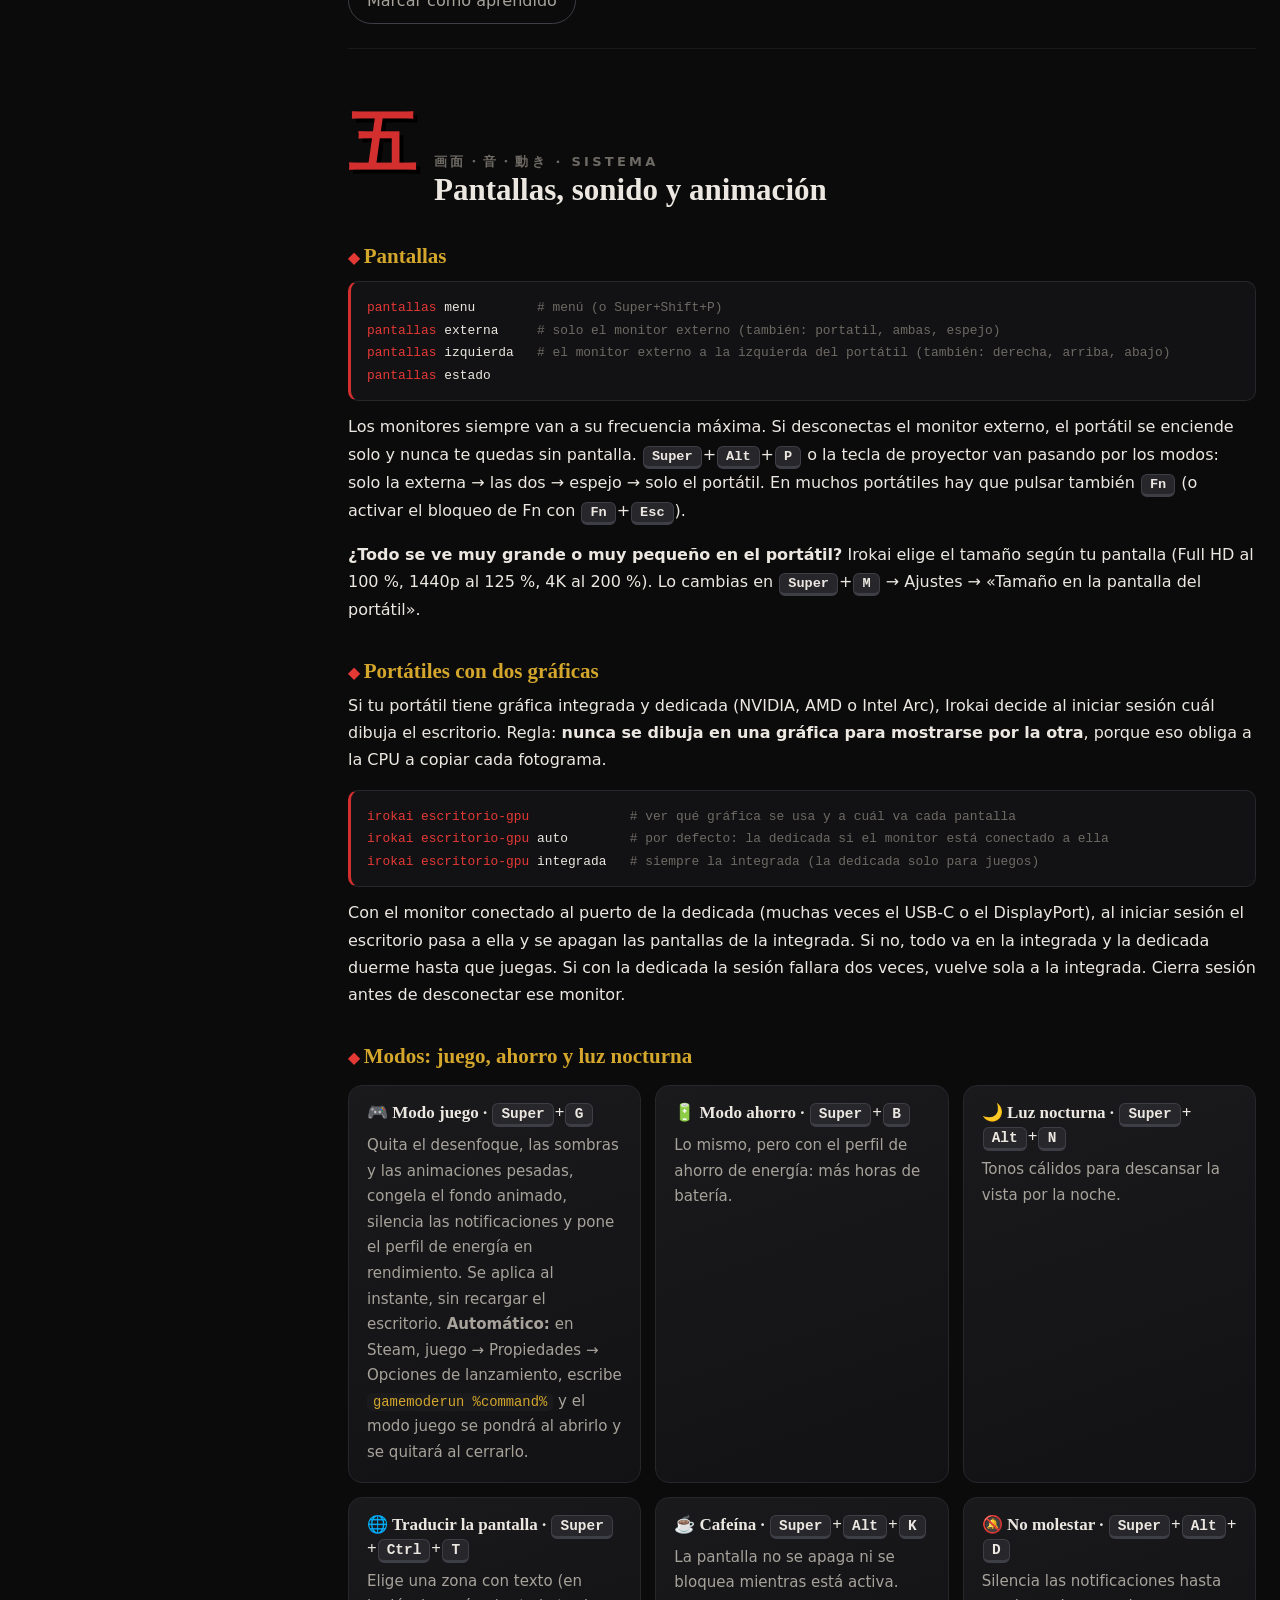
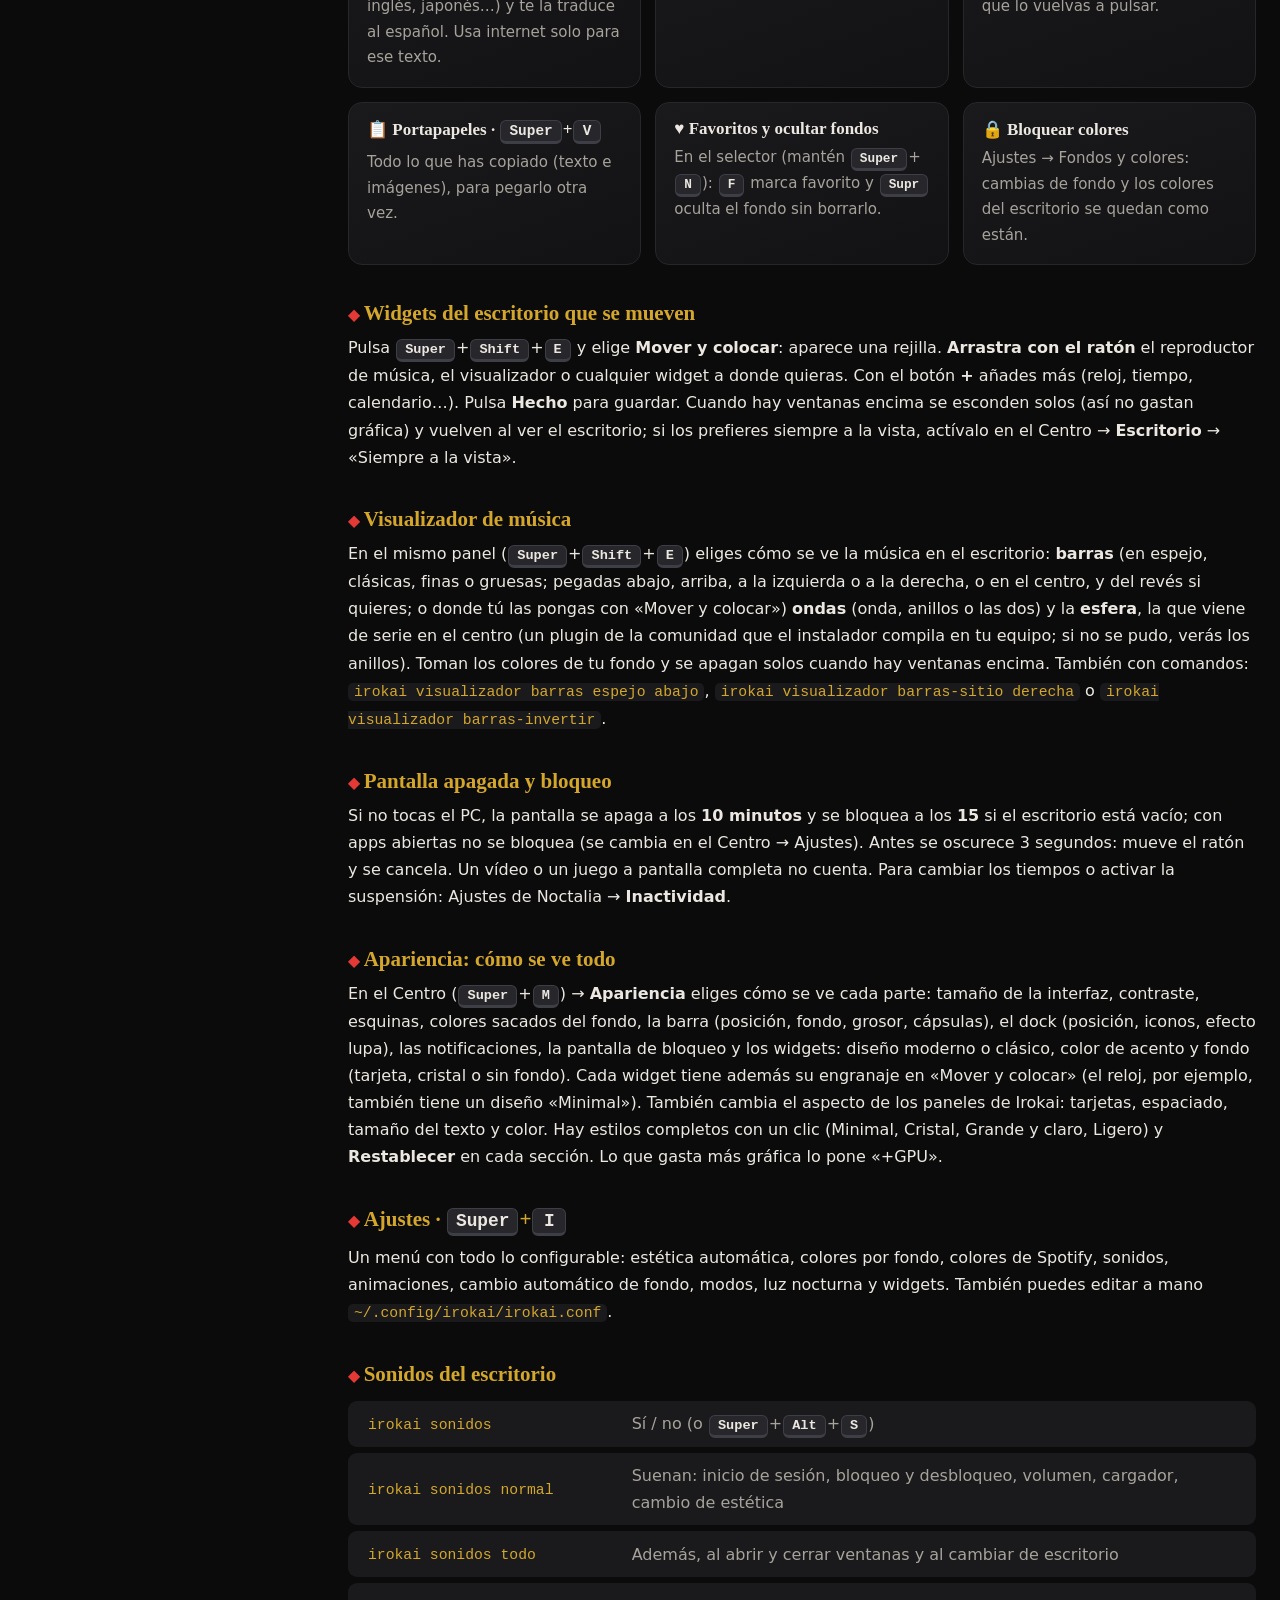
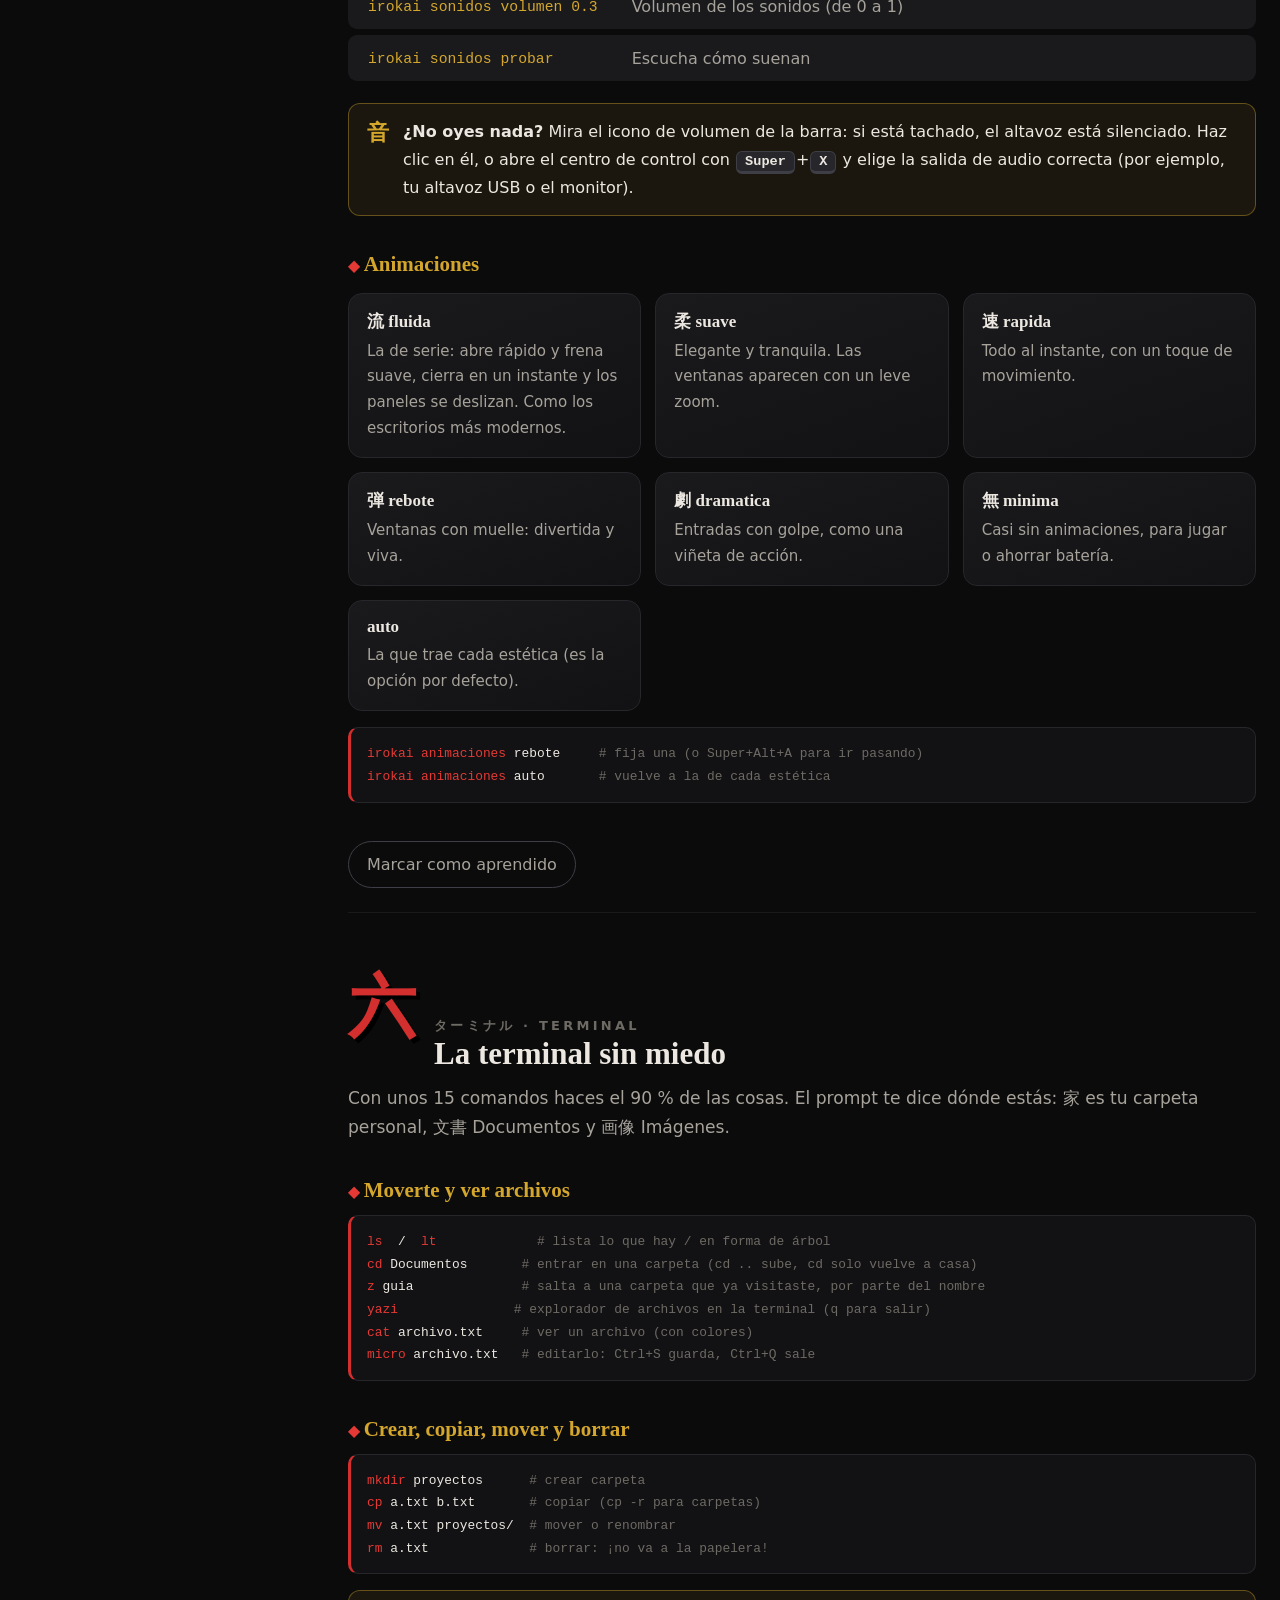
==== commit e95fc405: "Irokai 2.2.3" ====
--- a/docs/guia/index.html
+++ b/docs/guia/index.html
@@ -576,8 +576,8 @@
   <div class="tabla rv"><table class="k">
     <tr><td><code>irokai actualizar</code></td><td>Una vez por semana: guarda una instantánea del sistema, actualiza el sistema y lo de AUR, avisa si hay versión nueva de Irokai y revisa que todo vaya bien. Si llega un Hyprland o un Noctalia que Irokai aún no ha probado, te propone esperar con esos dos (el resto se actualiza). Si se actualizó el kernel, reinicia.</td></tr>
     <tr><td><code>irokai diagnostico</code></td><td>Cuando algo raro pase: dice qué falla y cómo arreglarlo (también en el Centro → Inicio → Diagnóstico)</td></tr>
-    <tr><td><code>irokai limpiar</code></td><td>Cada mes: borra paquetes huérfanos, cachés viejas y registros antiguos</td></tr>
-    <tr><td><kbd>Super</kbd>+<kbd>Shift</kbd>+<kbd>U</kbd></td><td>Ver si hay actualizaciones pendientes</td></tr>
+    <tr><td><code>irokai limpiar</code></td><td>Cada mes: borra cachés viejas y registros antiguos. Con <code>limpiar paquetes</code> ves los paquetes sin usar y decides</td></tr>
+    <tr><td><kbd>Super</kbd>+<kbd>Shift</kbd>+<kbd>U</kbd></td><td>Actualizar el sistema de forma segura</td></tr>
   </table></div>
   <h3 class="rv">Volver atrás</h3>
   <div class="grid rv">
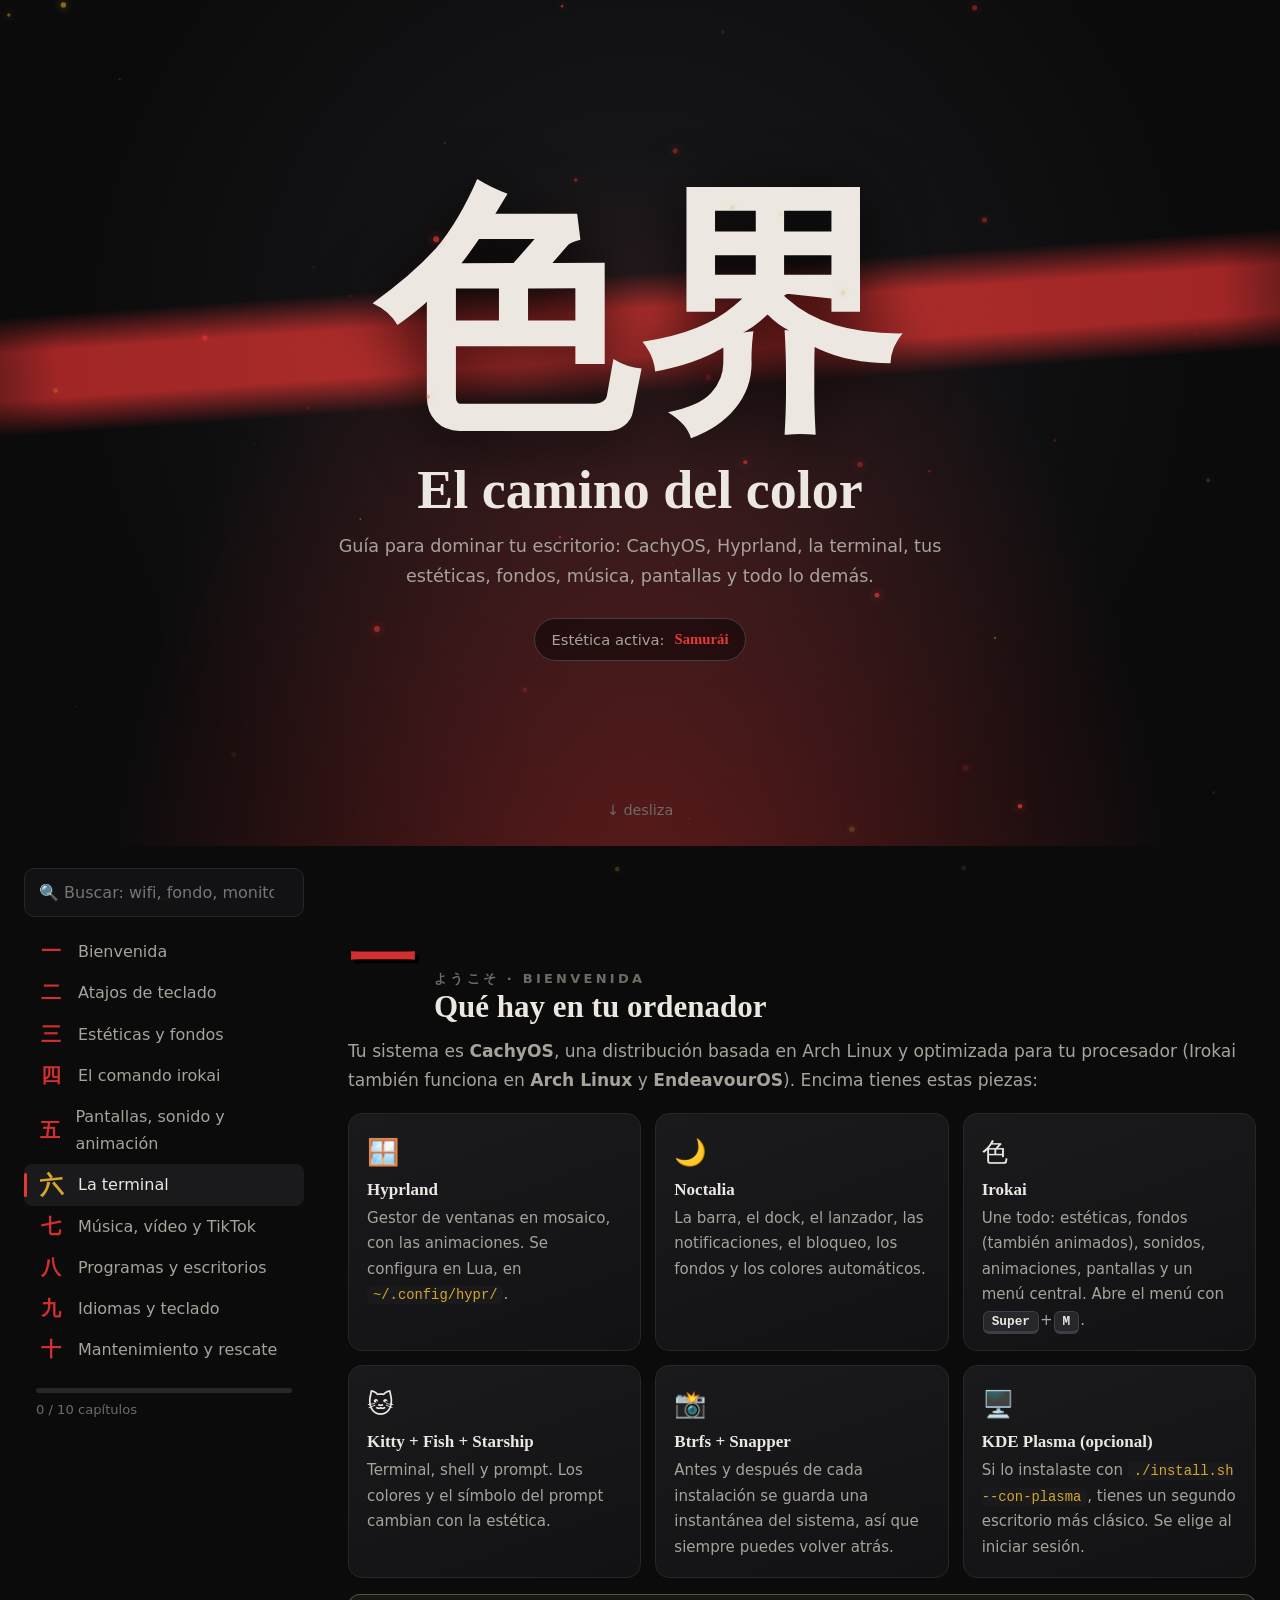
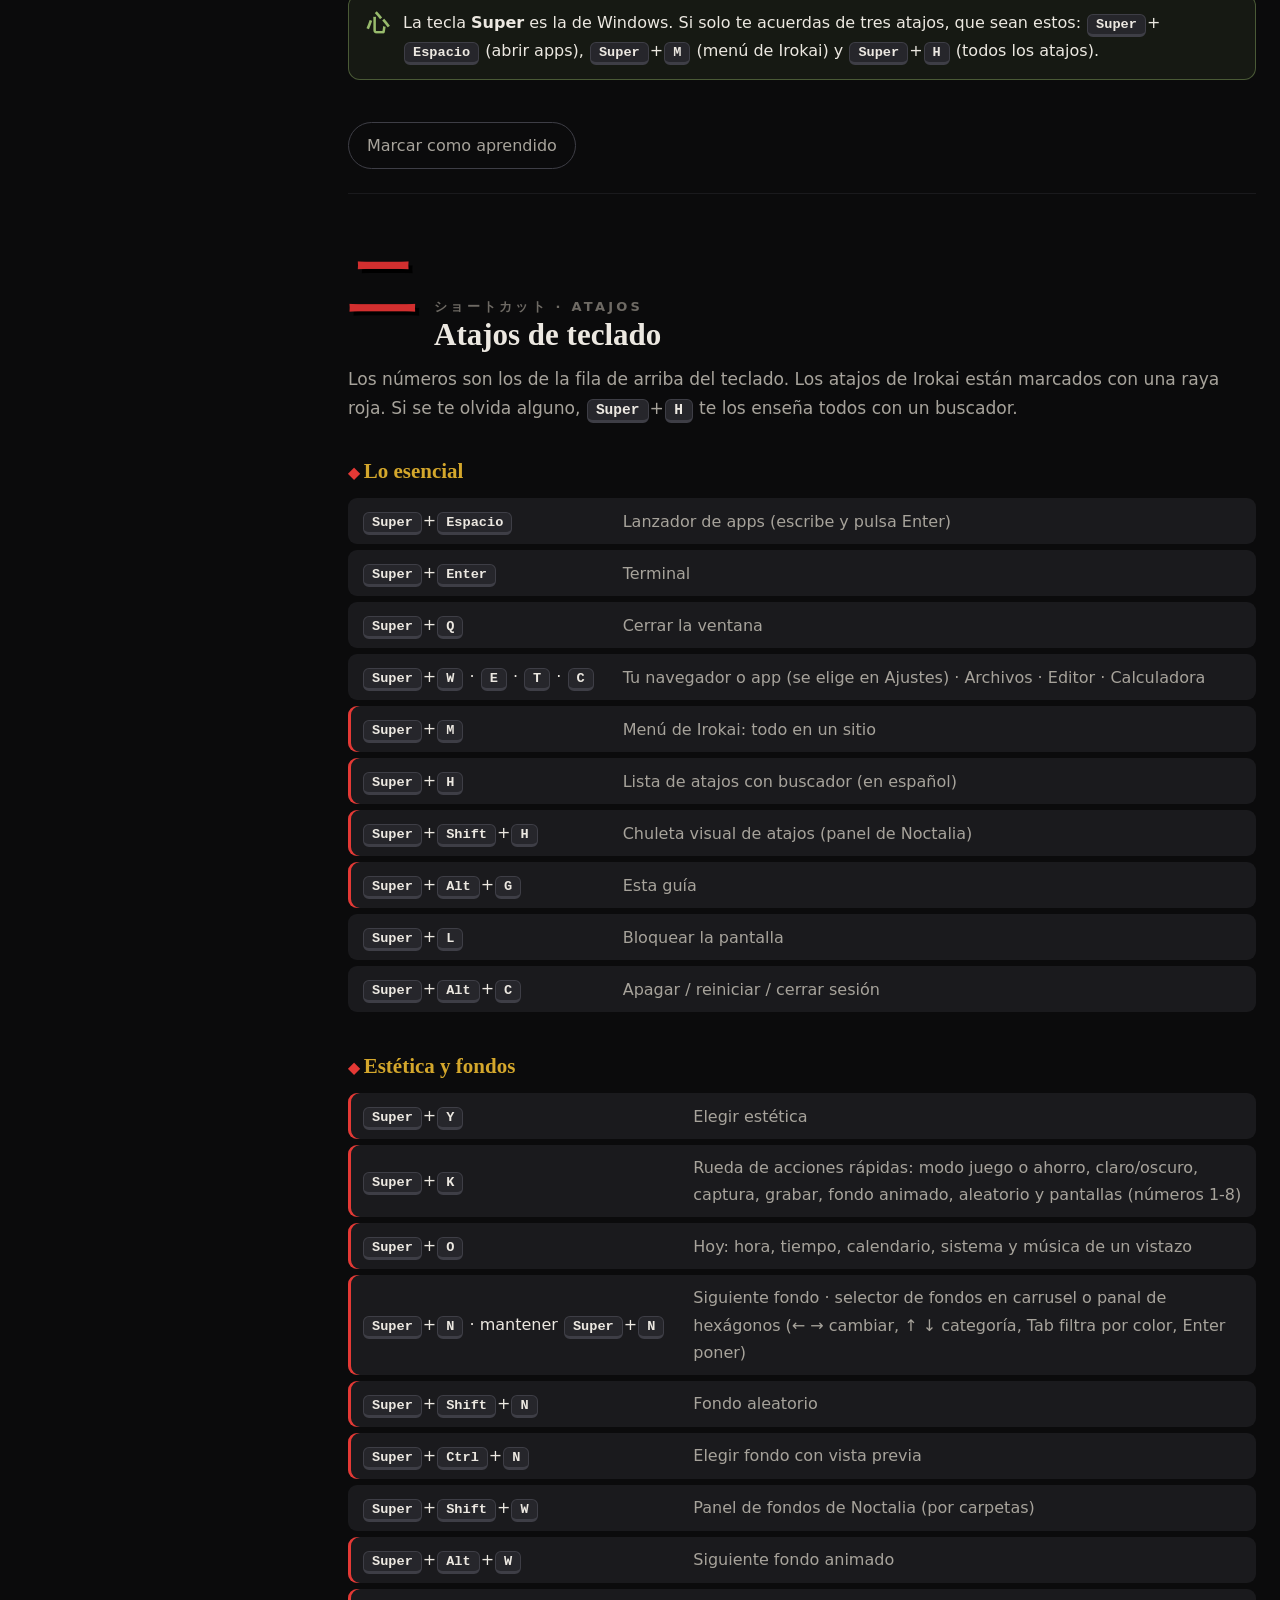
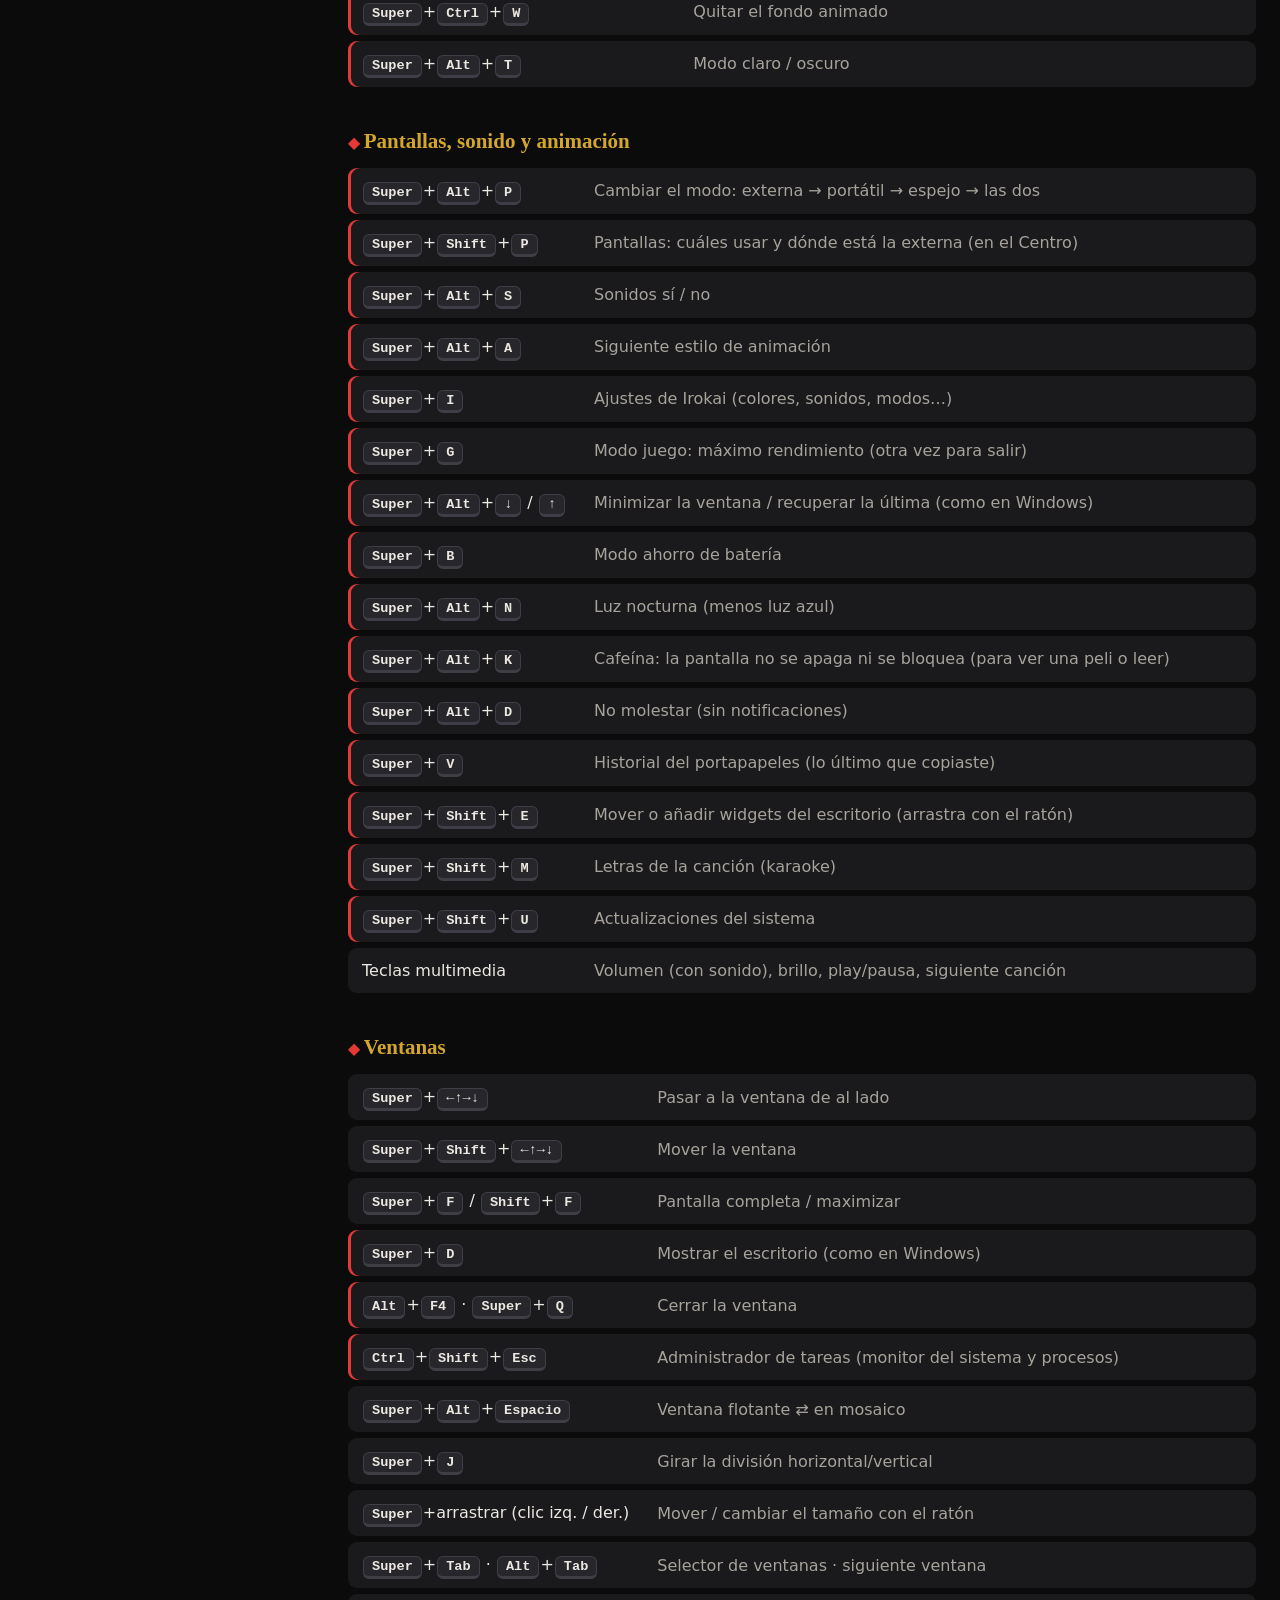
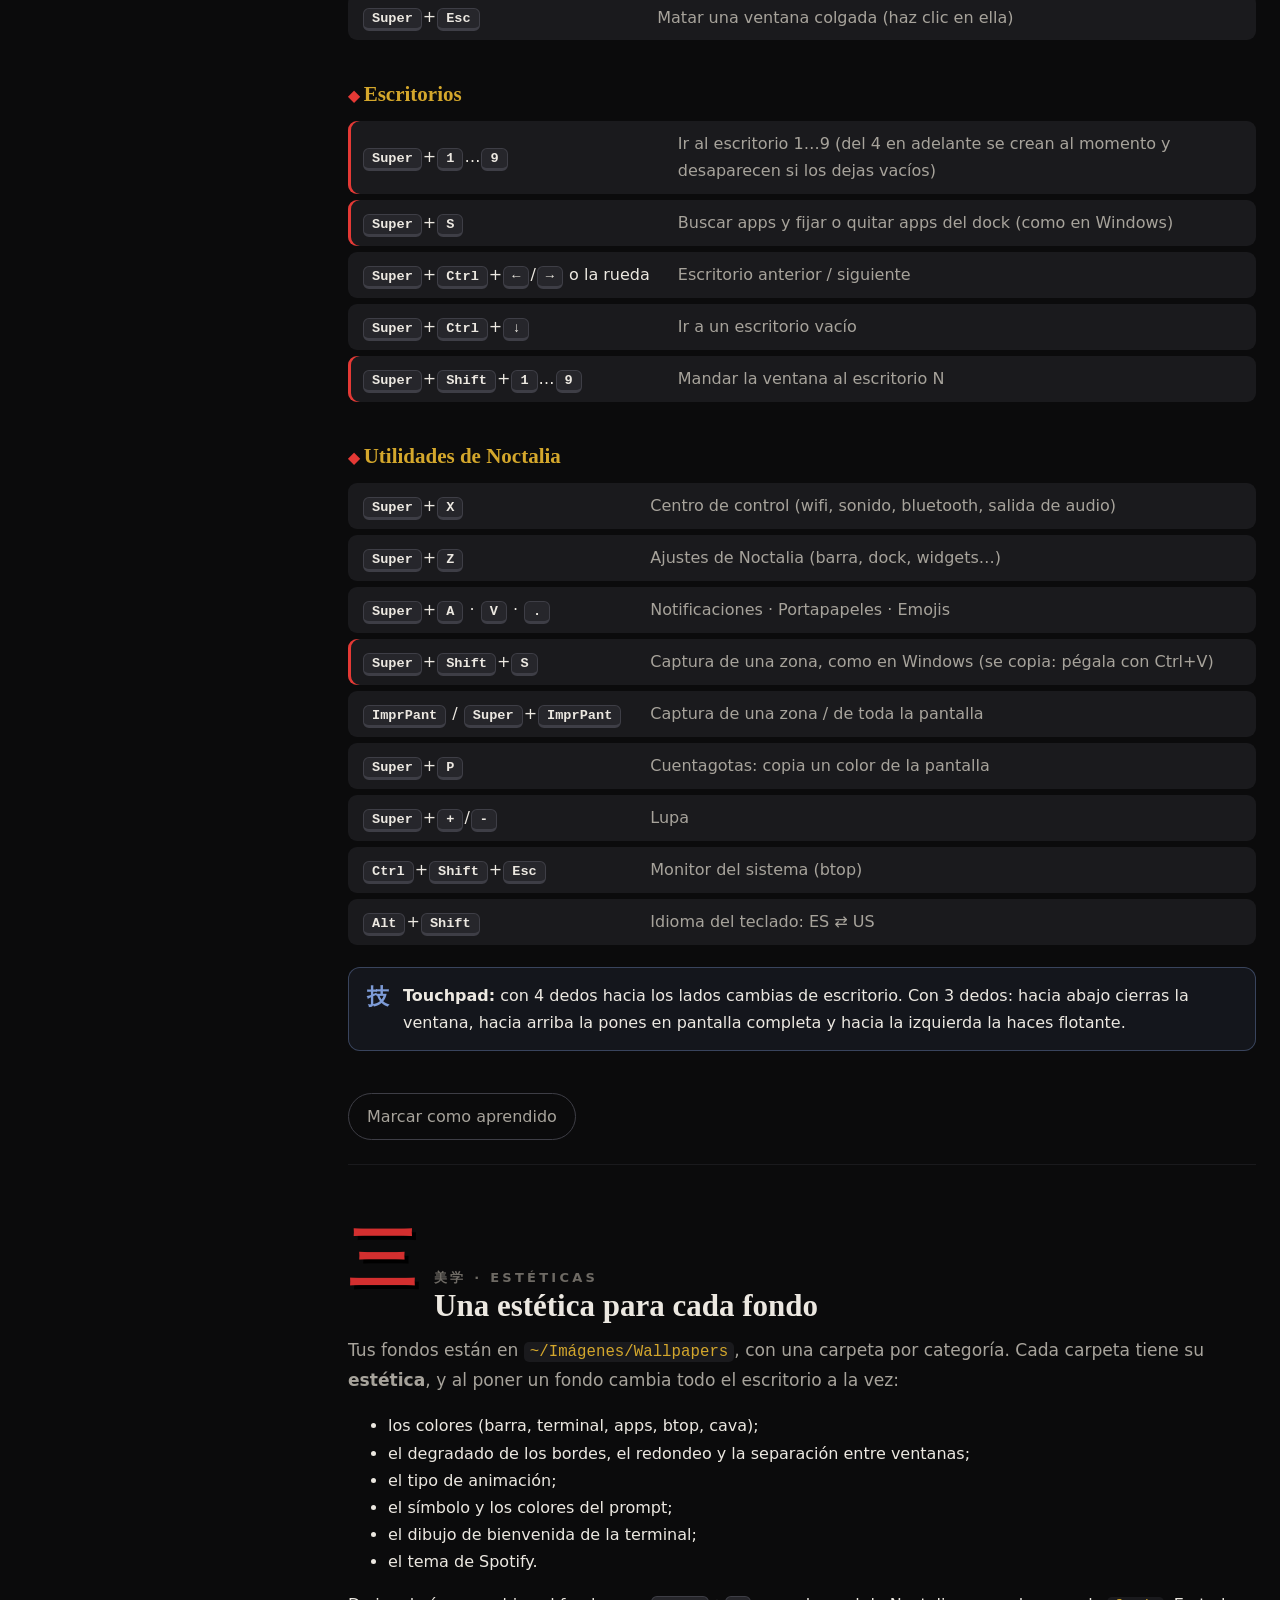
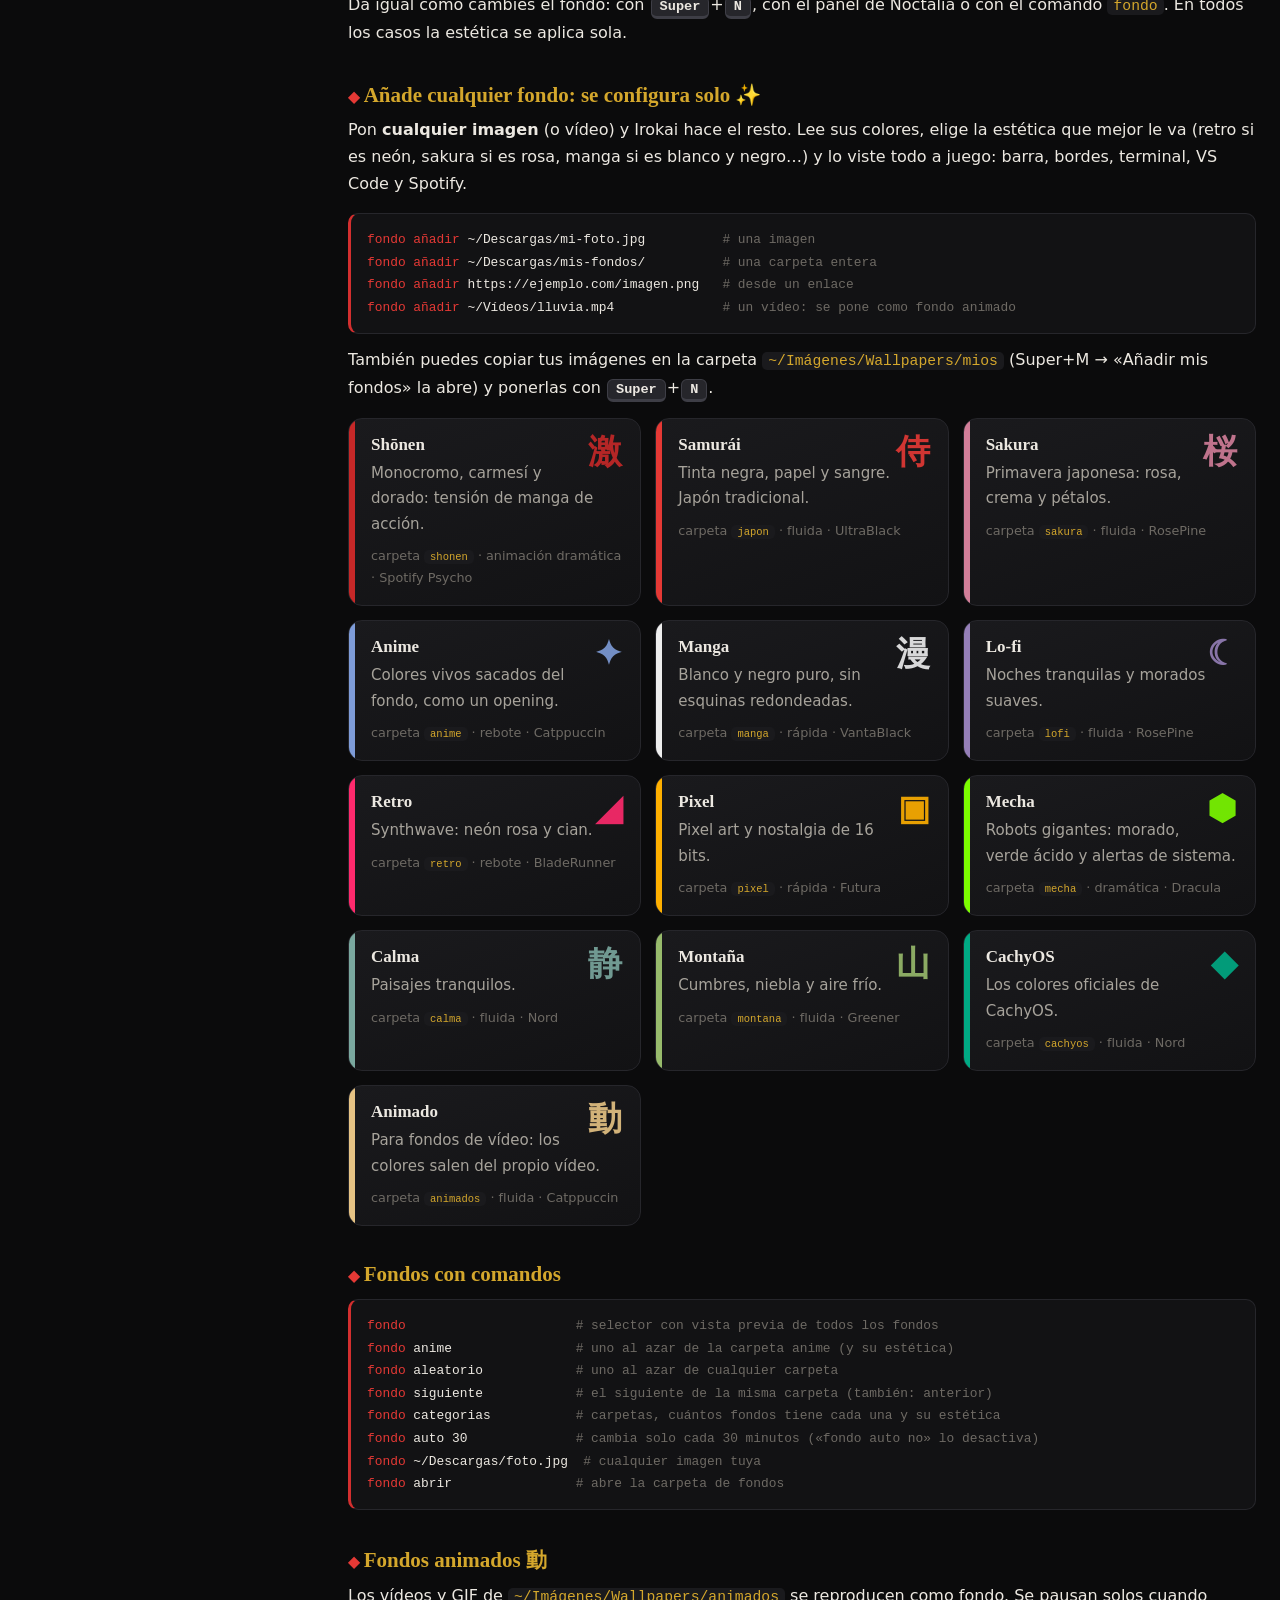
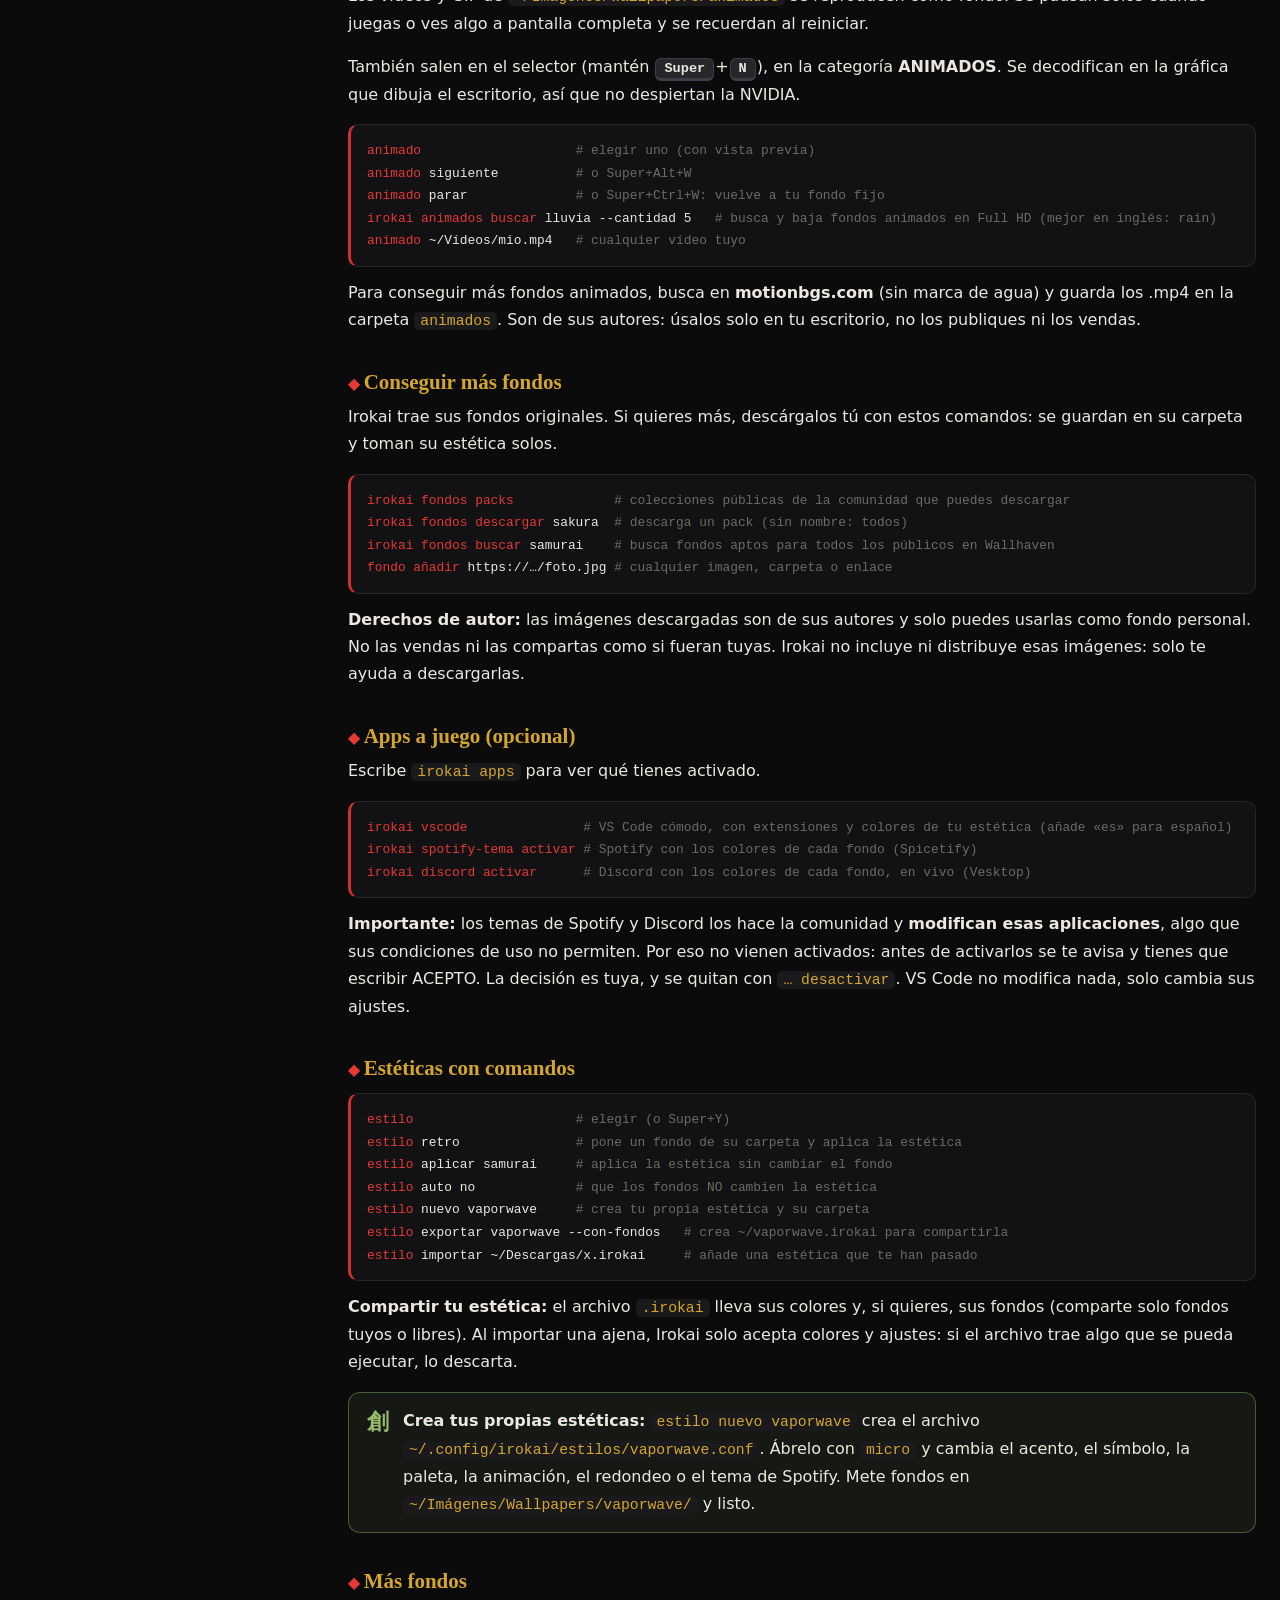
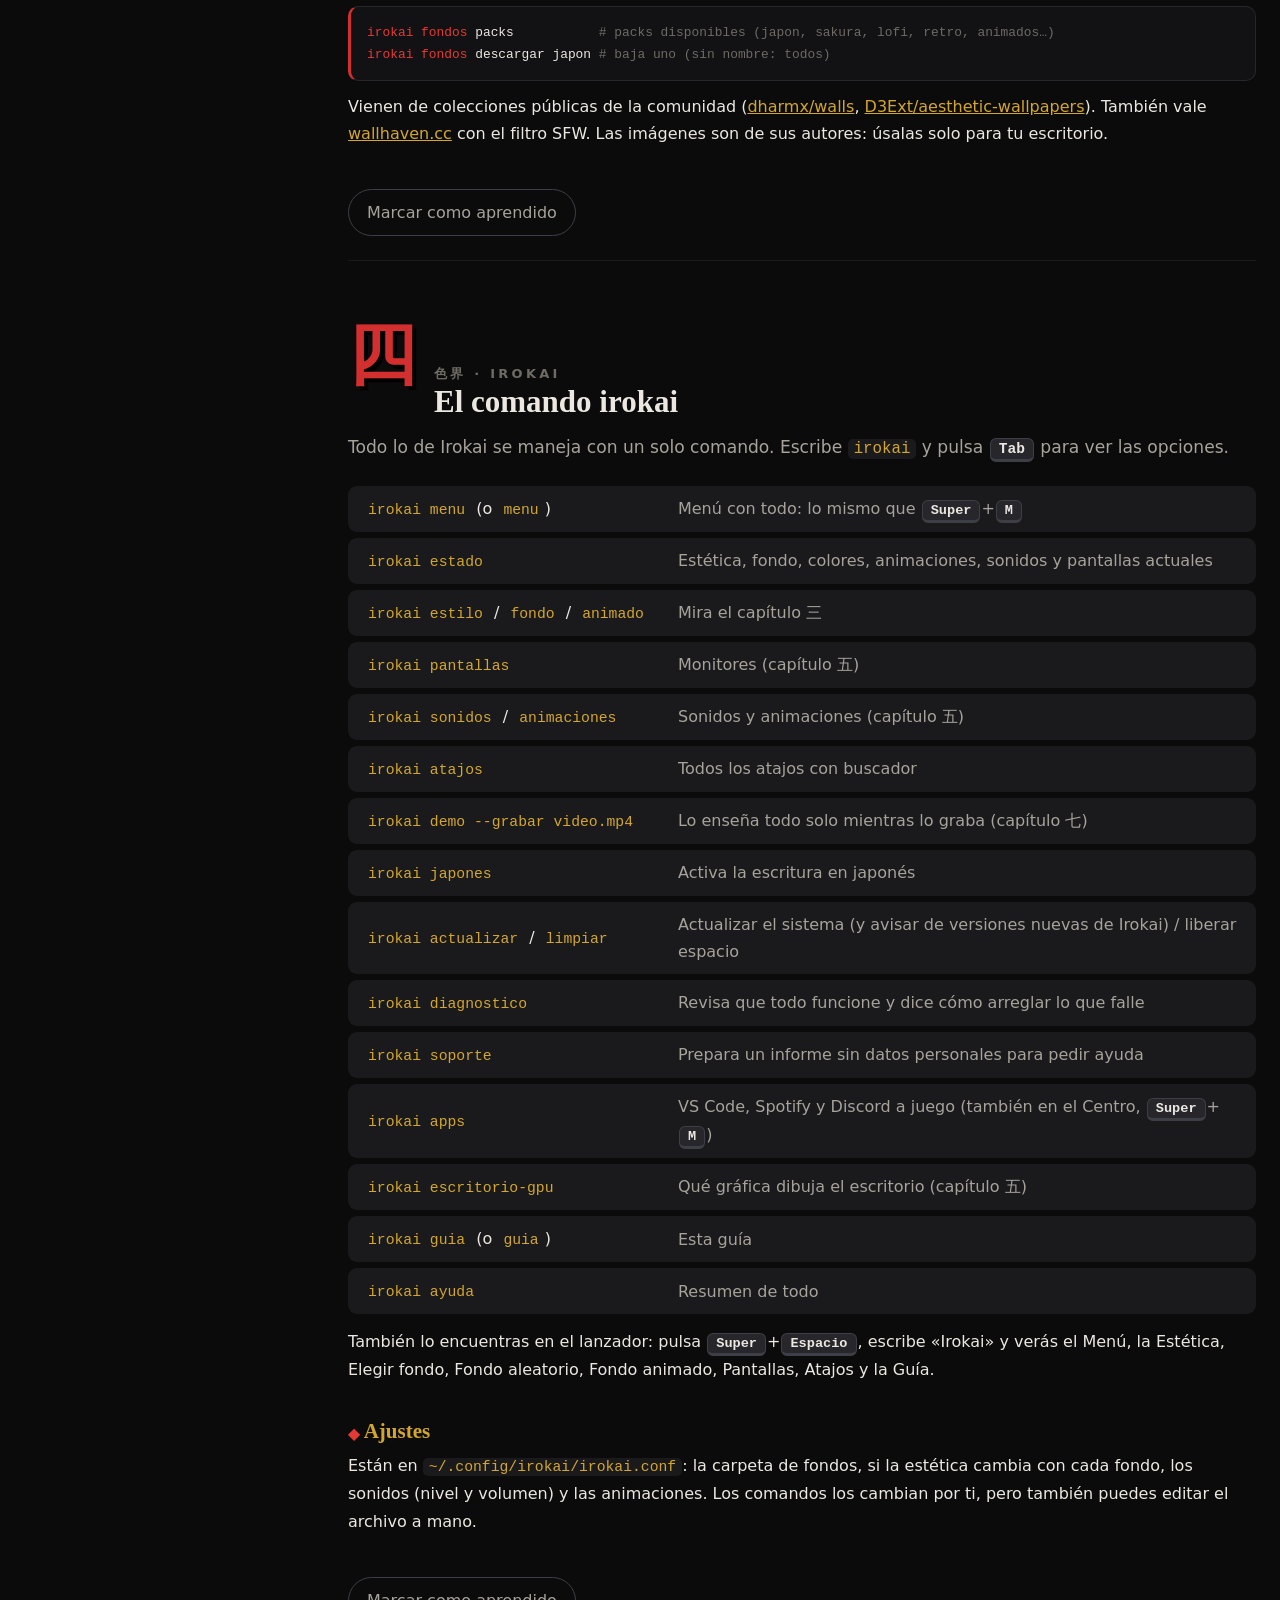
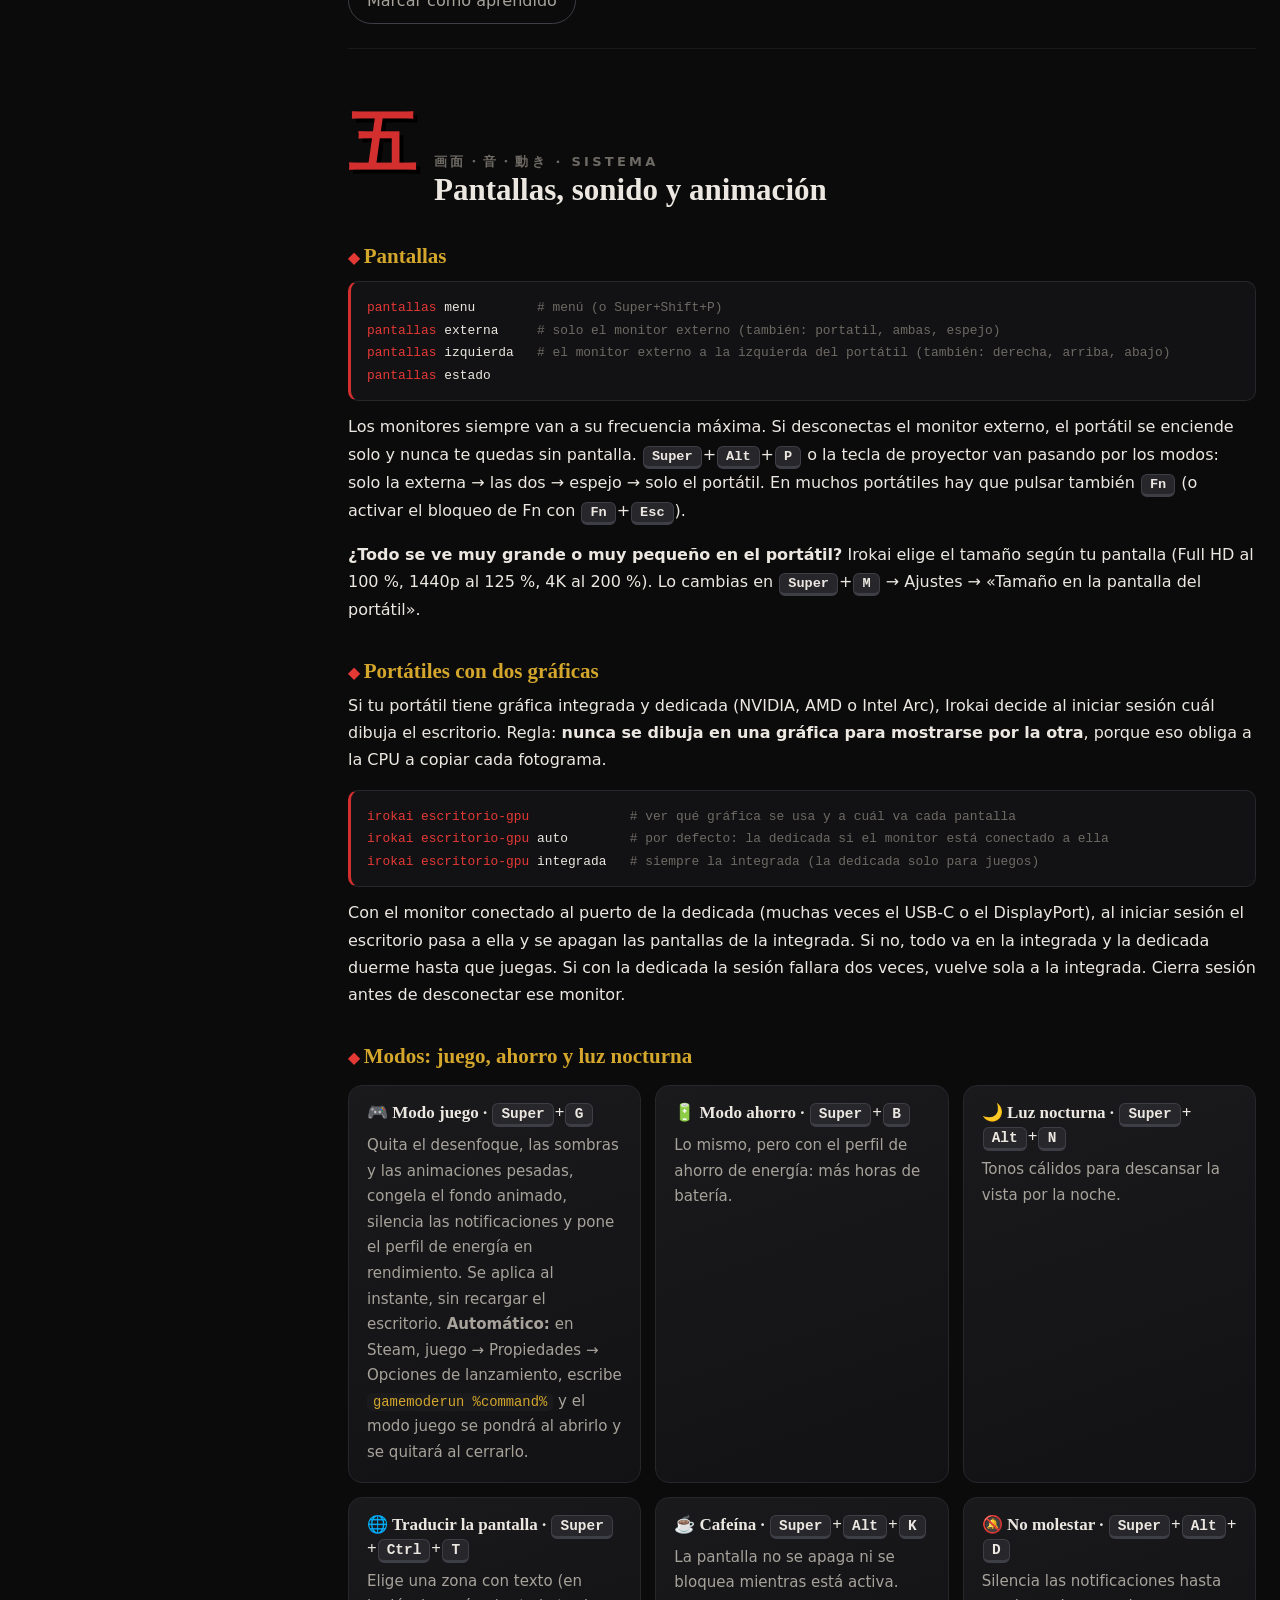
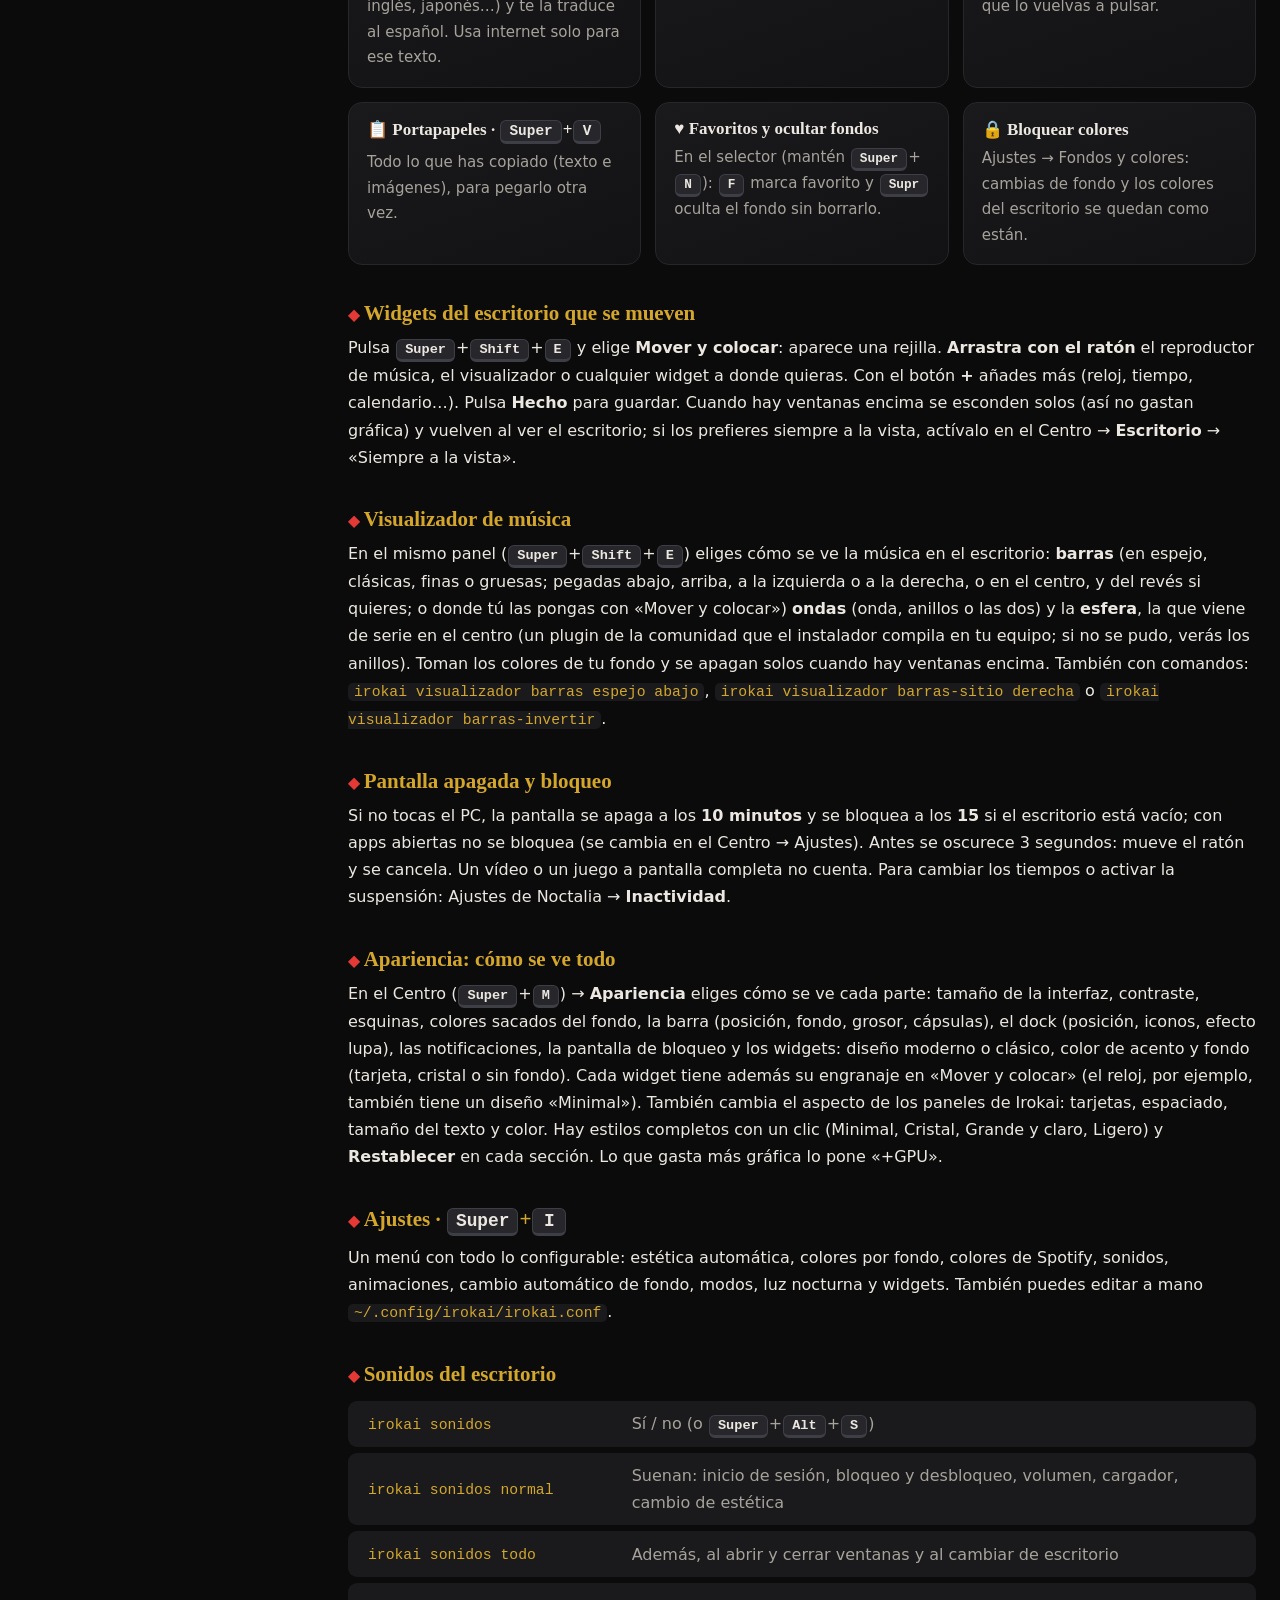
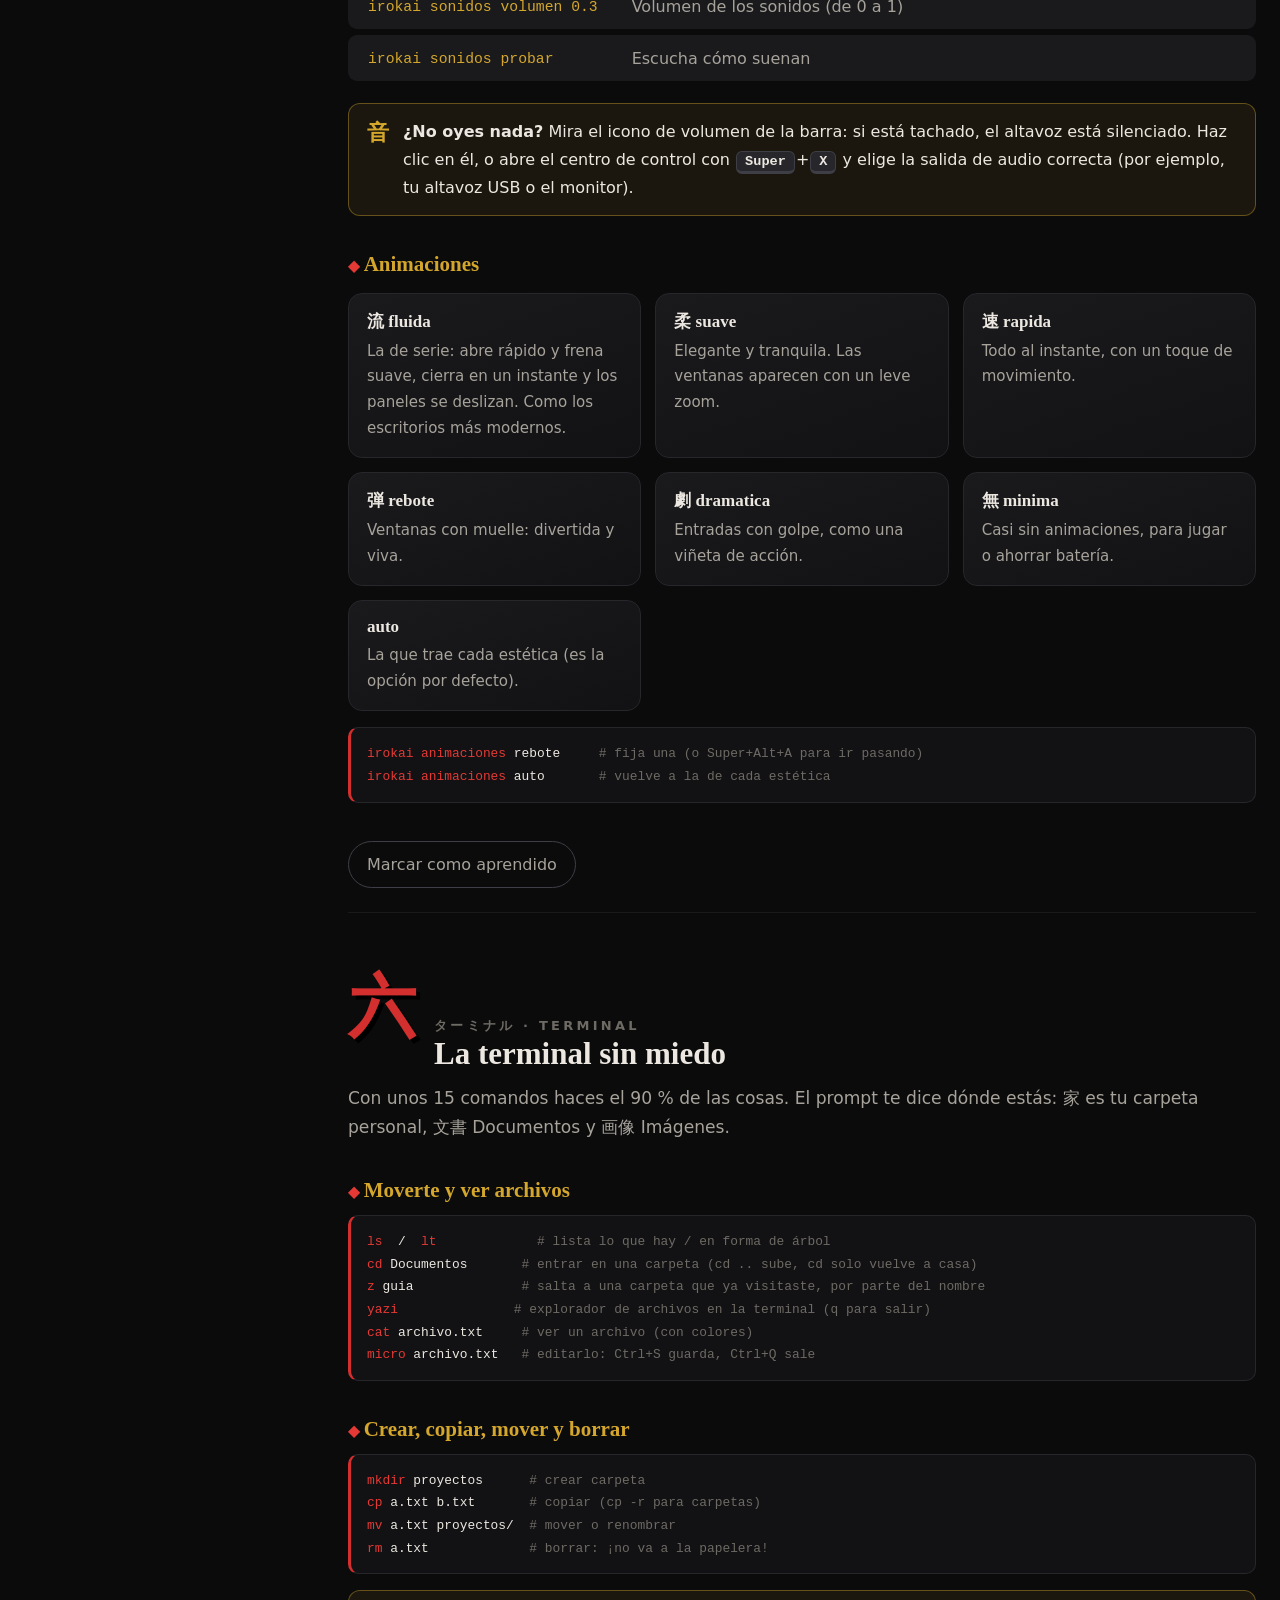
==== commit 1b1bbe9a: "Irokai 2.2.4" ====
--- a/docs/guia/index.html
+++ b/docs/guia/index.html
@@ -193,7 +193,7 @@
     <tr><td><kbd>Super</kbd>+<kbd>Espacio</kbd></td><td>Lanzador de apps (escribe y pulsa Enter)</td></tr>
     <tr><td><kbd>Super</kbd>+<kbd>Enter</kbd></td><td>Terminal</td></tr>
     <tr><td><kbd>Super</kbd>+<kbd>Q</kbd></td><td>Cerrar la ventana</td></tr>
-    <tr><td><kbd>Super</kbd>+<kbd>W</kbd> · <kbd>E</kbd> · <kbd>T</kbd> · <kbd>C</kbd></td><td>Navegador · Archivos · Editor · Calculadora</td></tr>
+    <tr><td><kbd>Super</kbd>+<kbd>W</kbd> · <kbd>E</kbd> · <kbd>T</kbd> · <kbd>C</kbd></td><td>Tu navegador o app (se elige en Ajustes) · Archivos · Editor · Calculadora</td></tr>
     <tr class="nuevo"><td><kbd>Super</kbd>+<kbd>M</kbd></td><td>Menú de Irokai: todo en un sitio</td></tr>
     <tr class="nuevo"><td><kbd>Super</kbd>+<kbd>H</kbd></td><td>Lista de atajos con buscador (en español)</td></tr>
     <tr class="nuevo"><td><kbd>Super</kbd>+<kbd>Shift</kbd>+<kbd>H</kbd></td><td>Chuleta visual de atajos (panel de Noctalia)</td></tr>
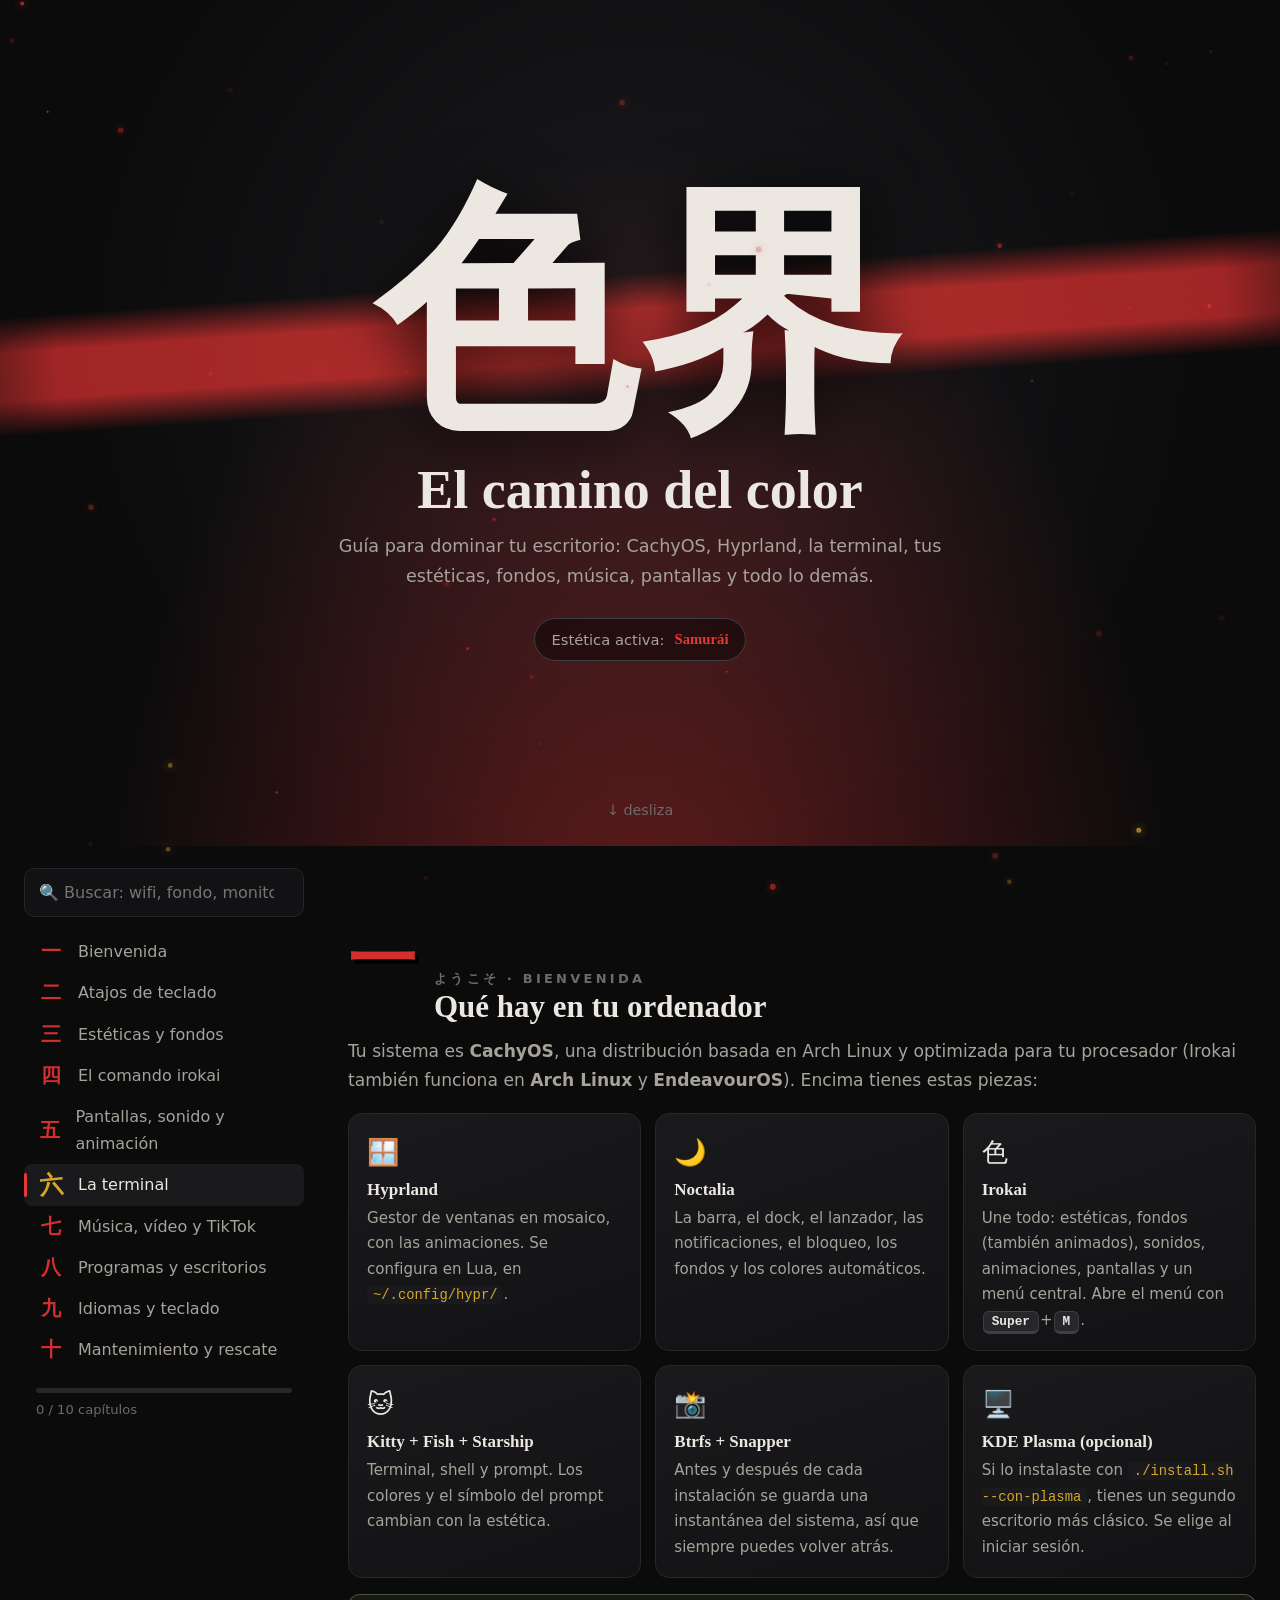
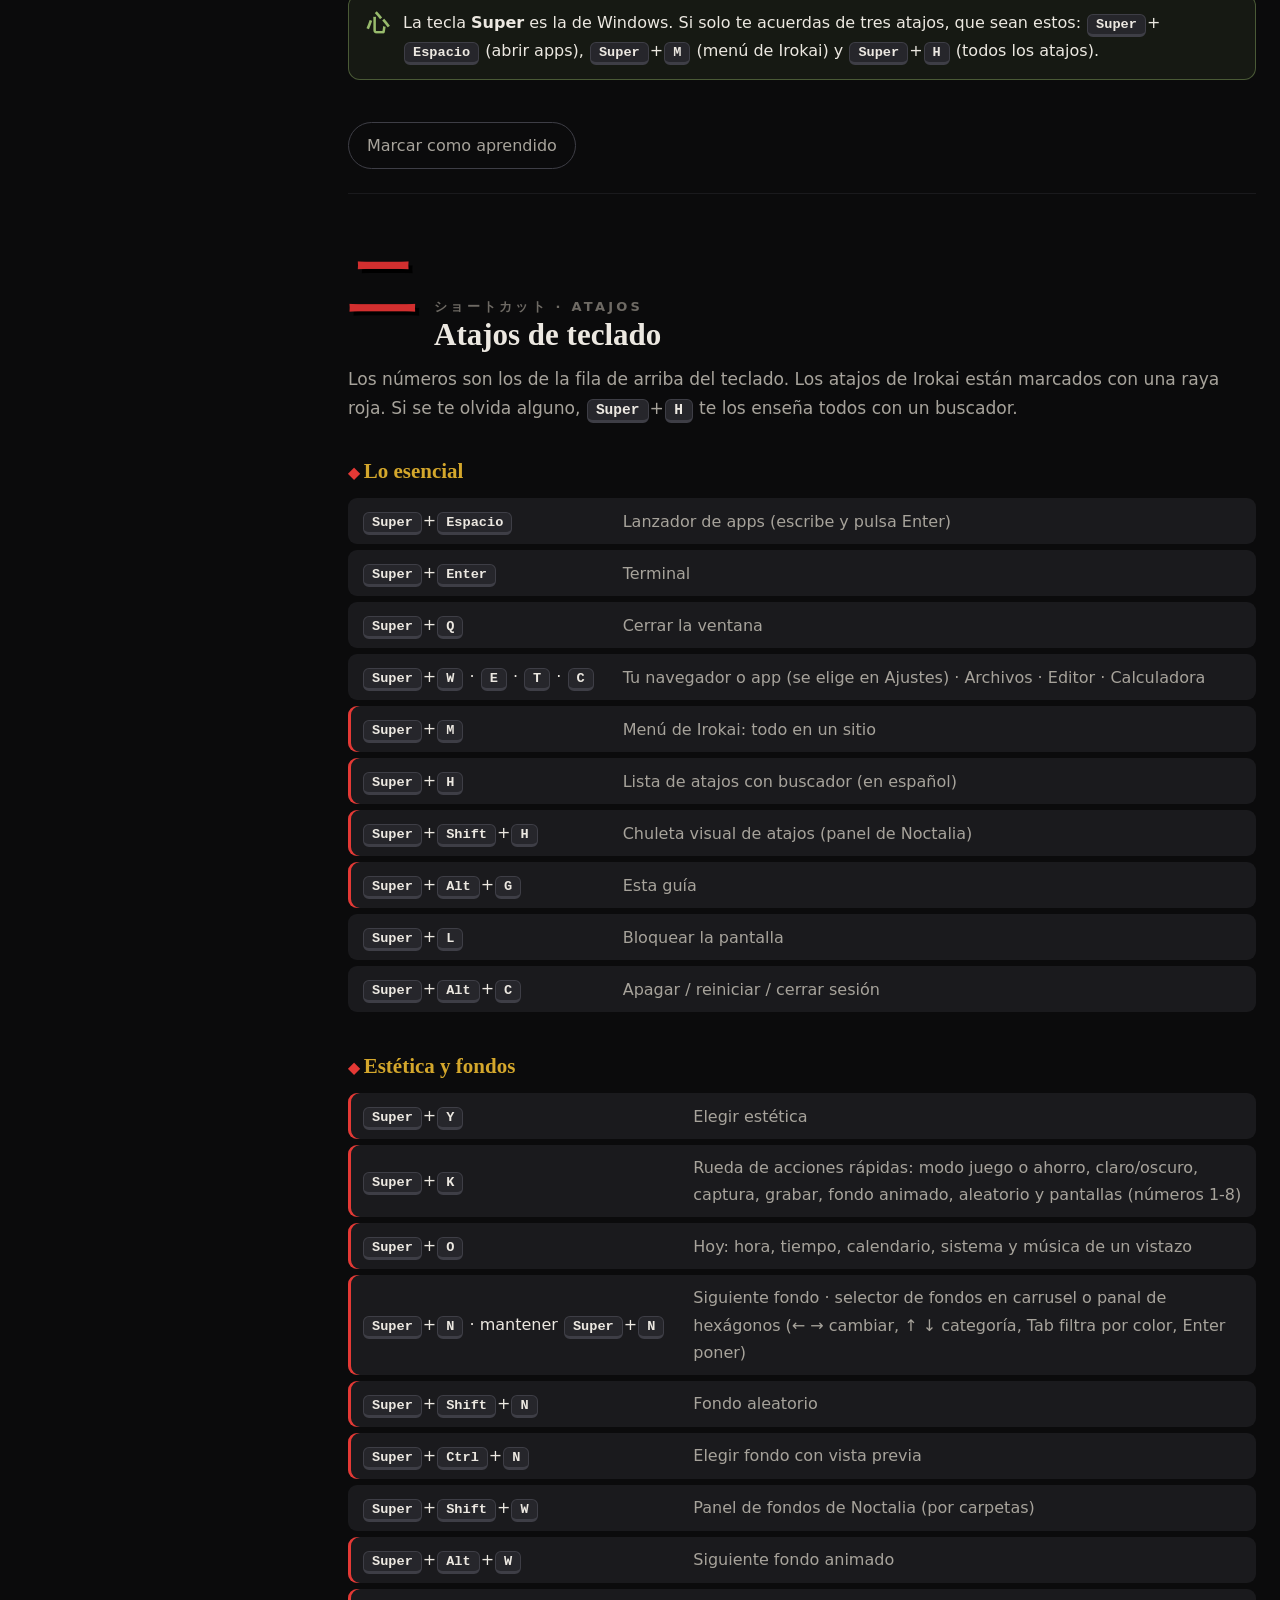
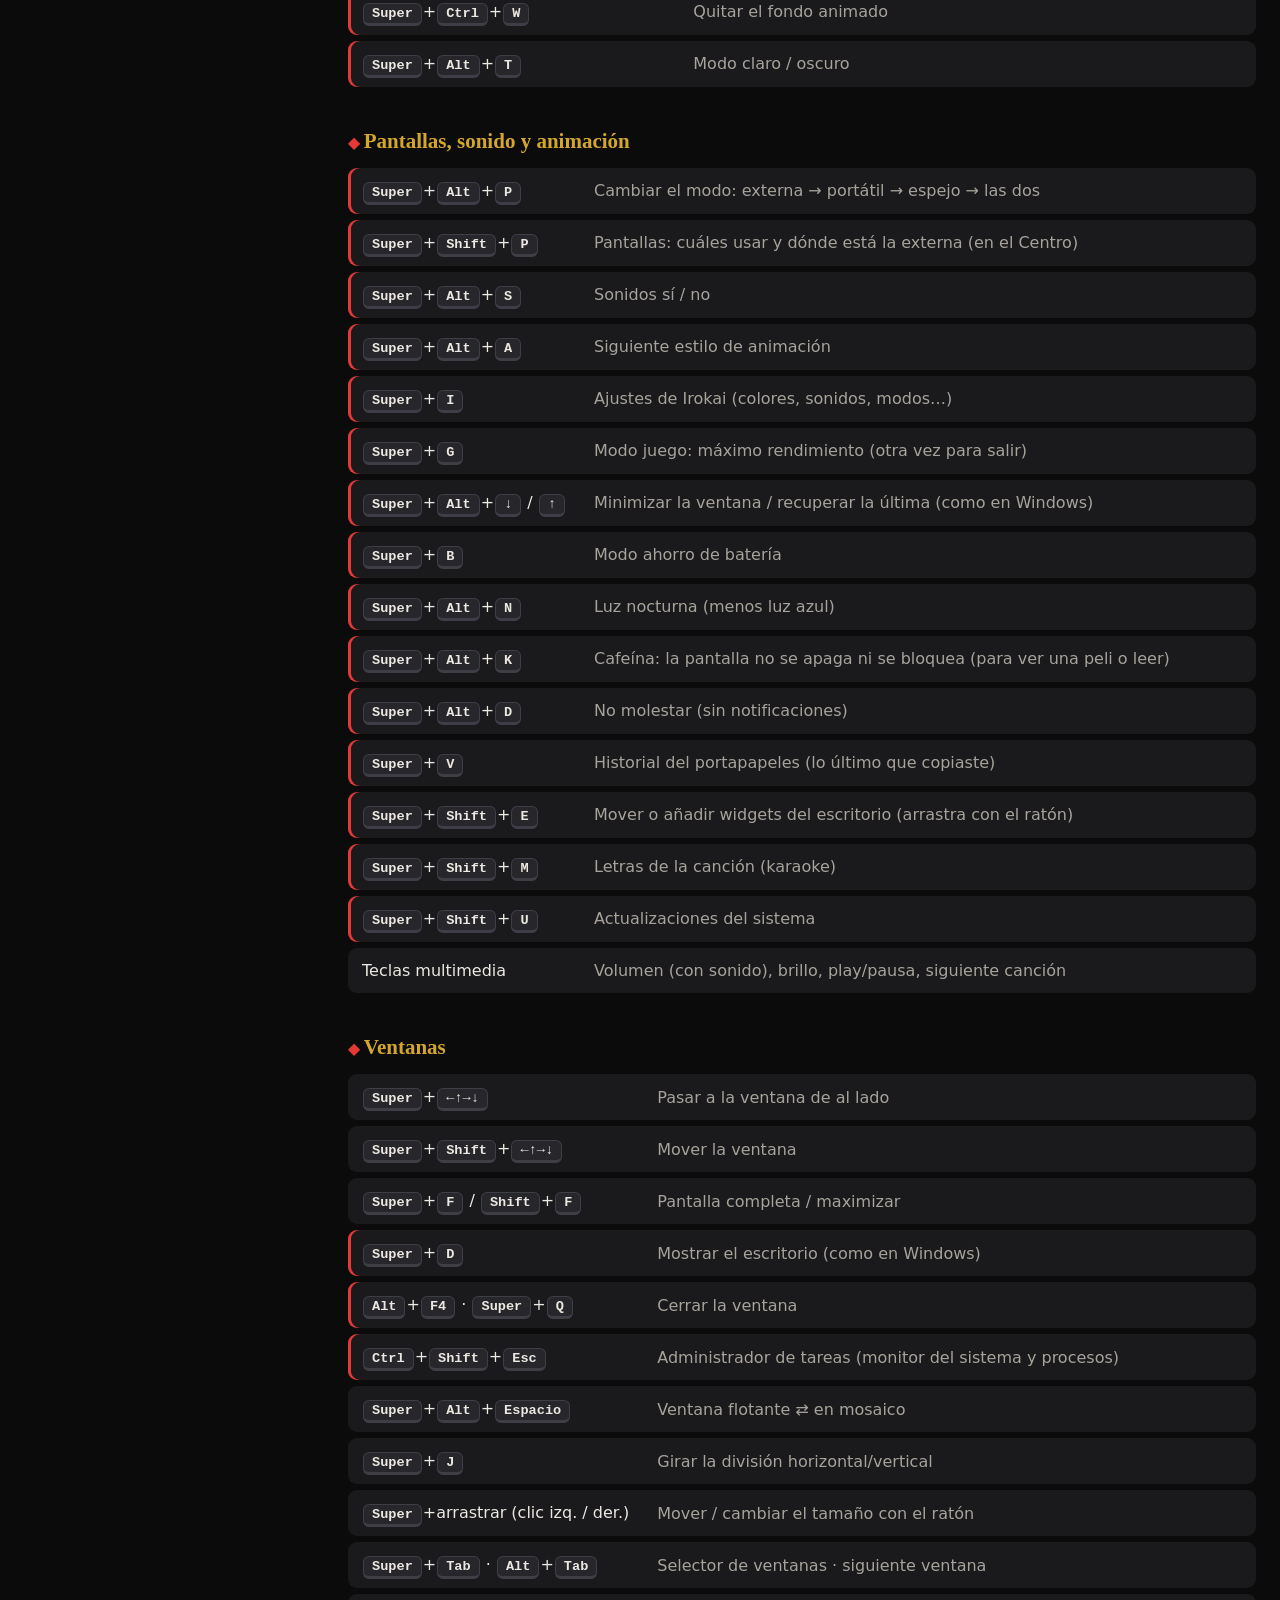
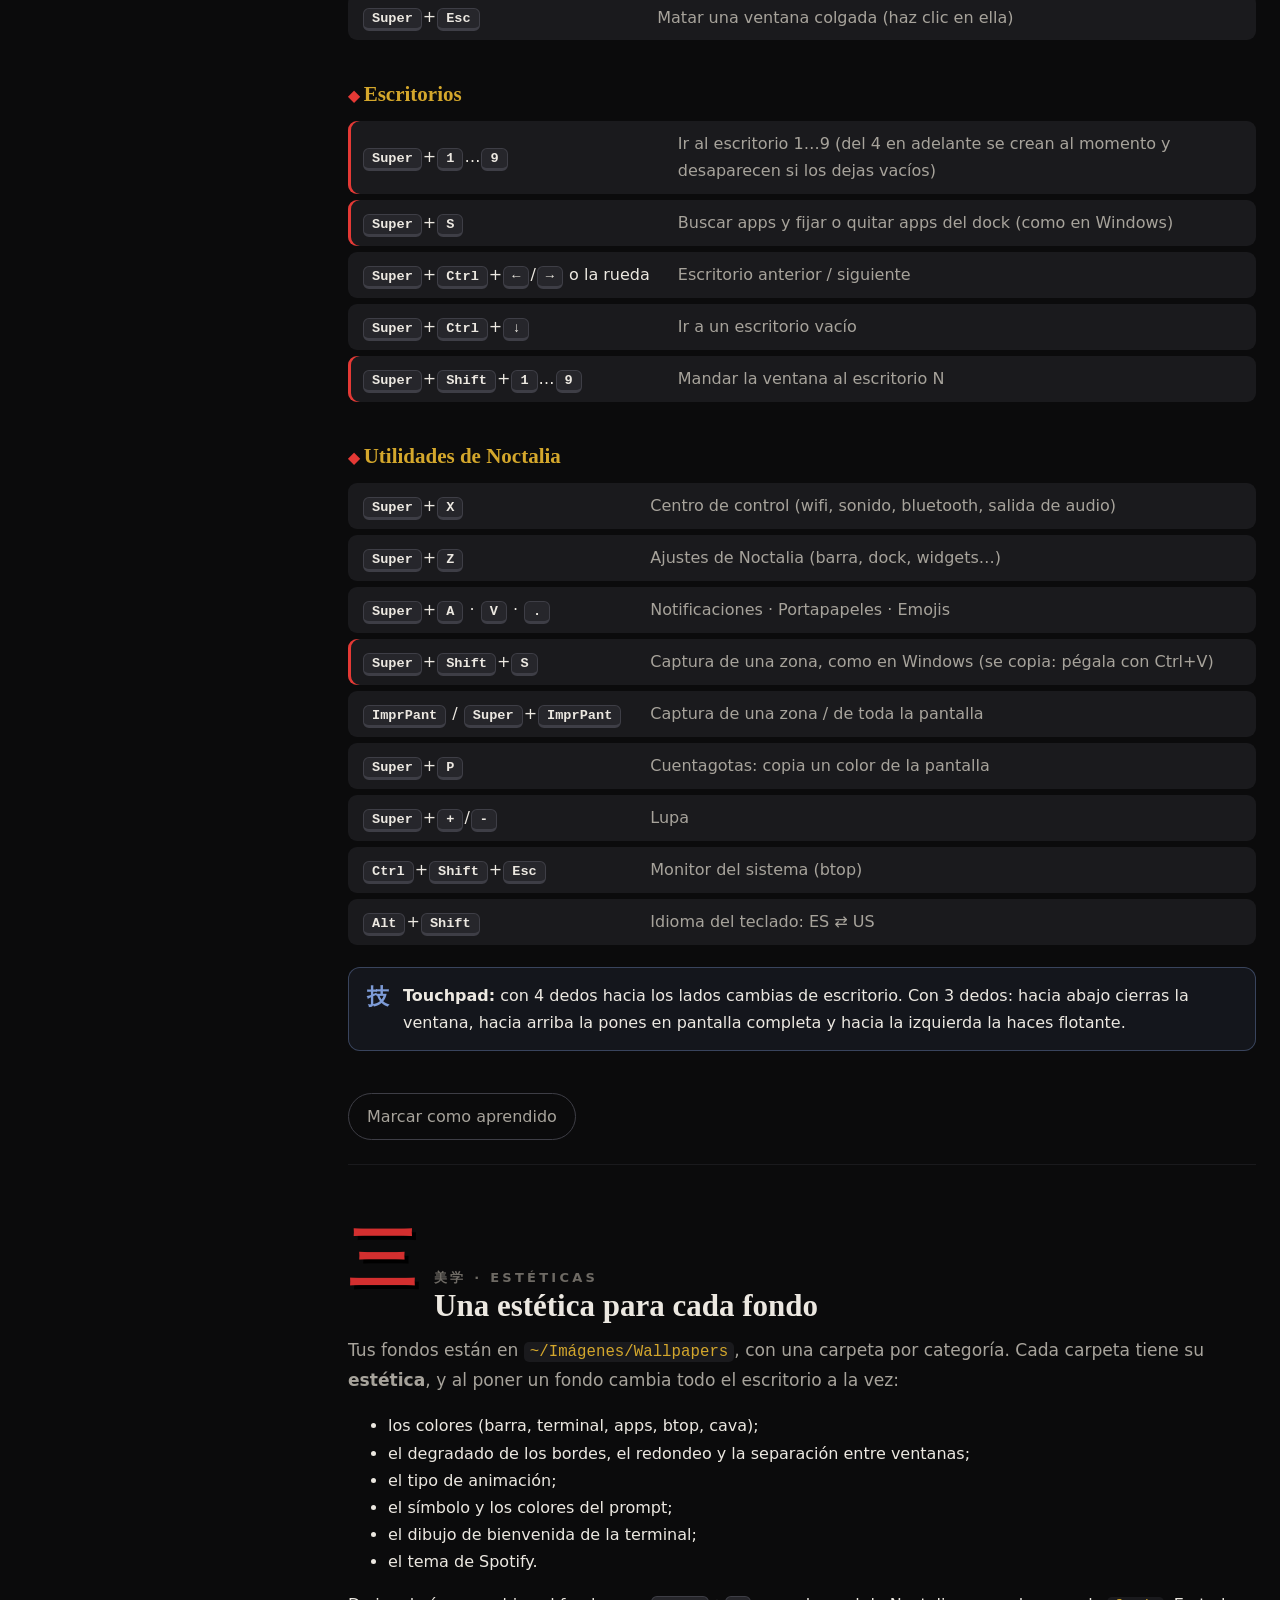
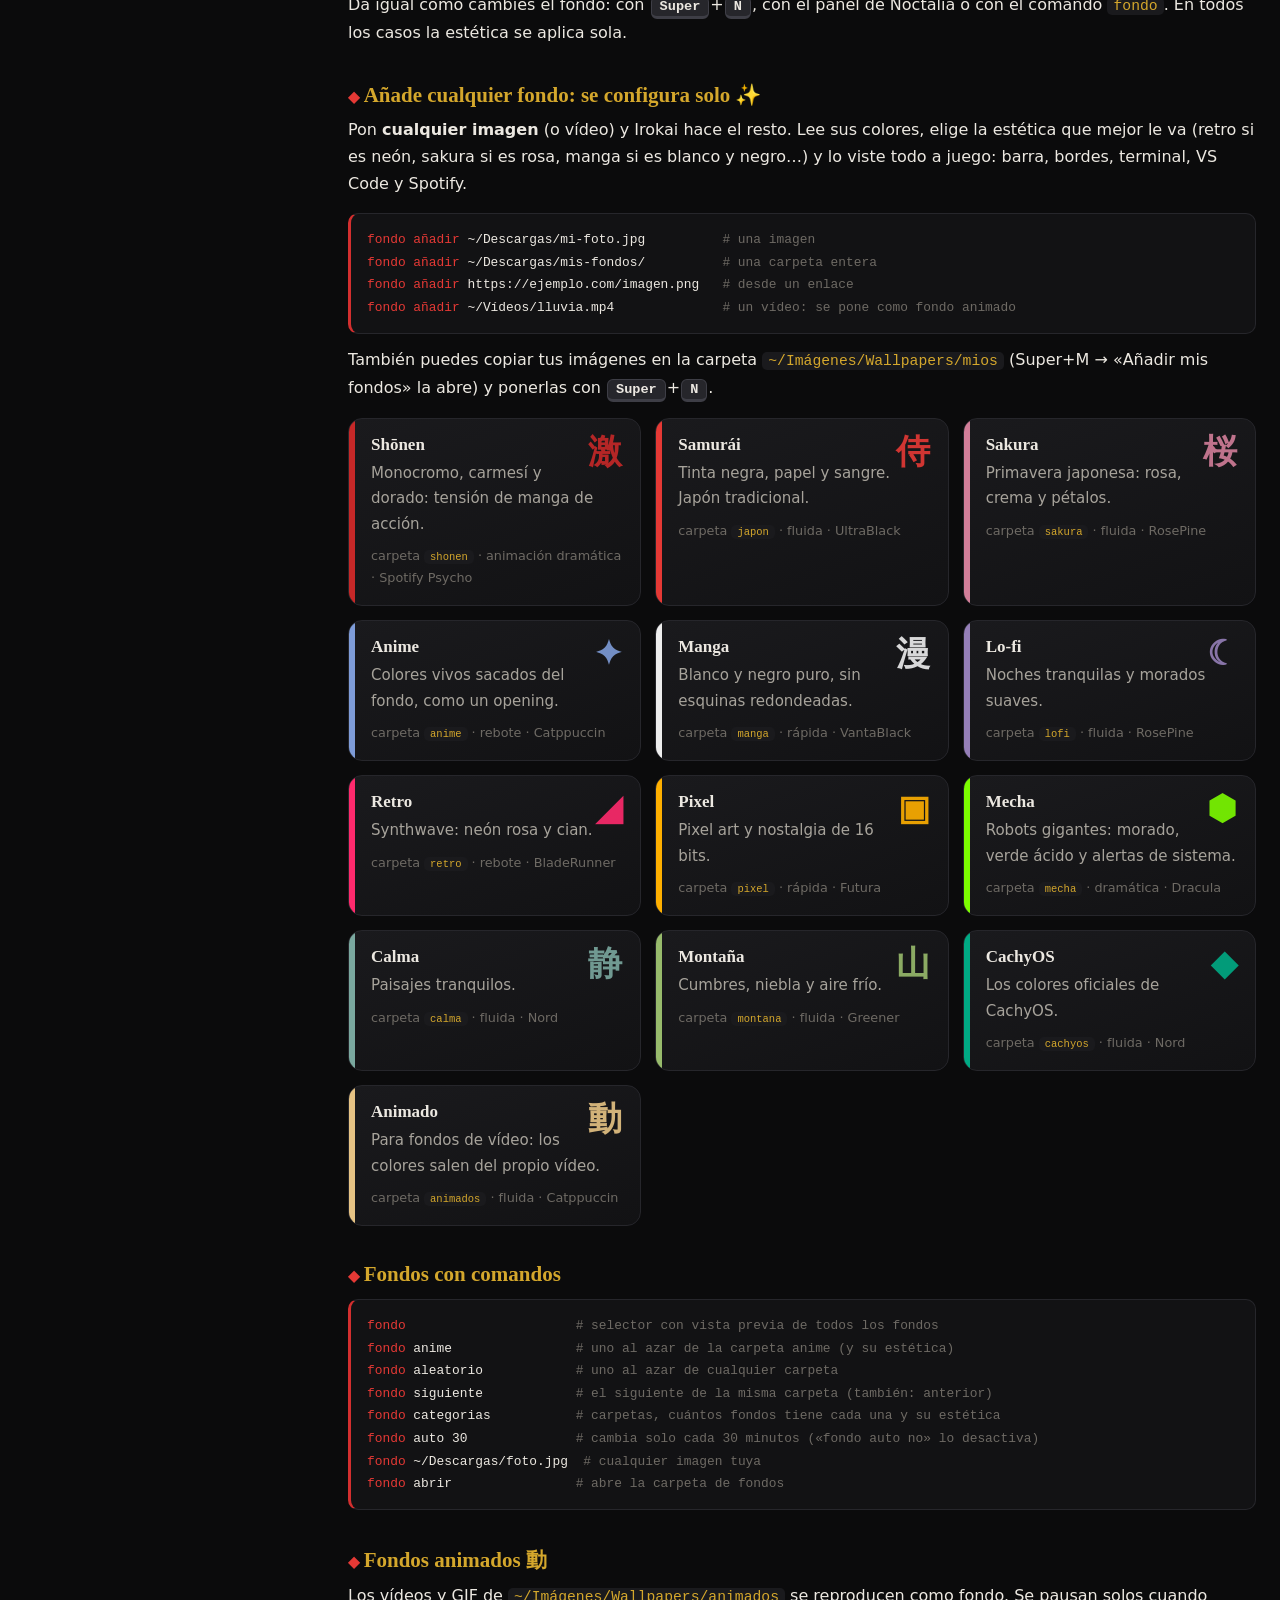
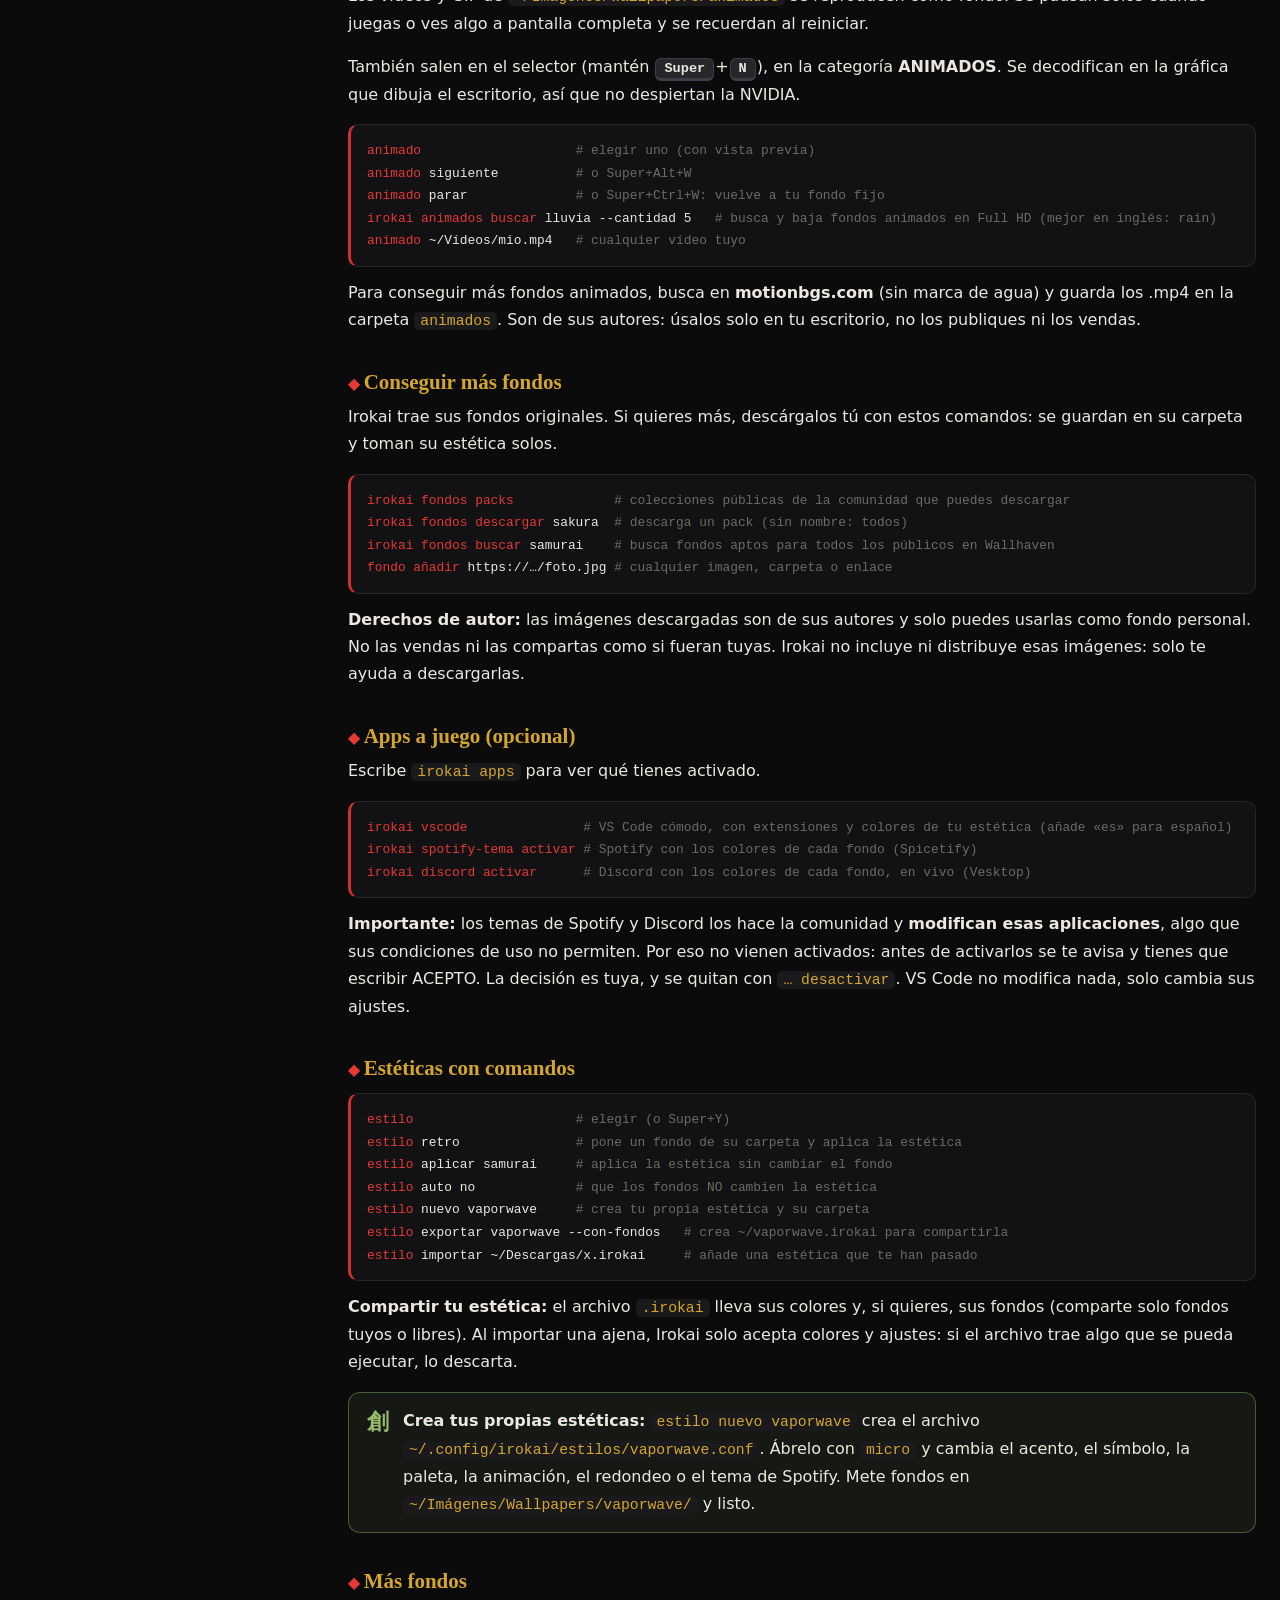
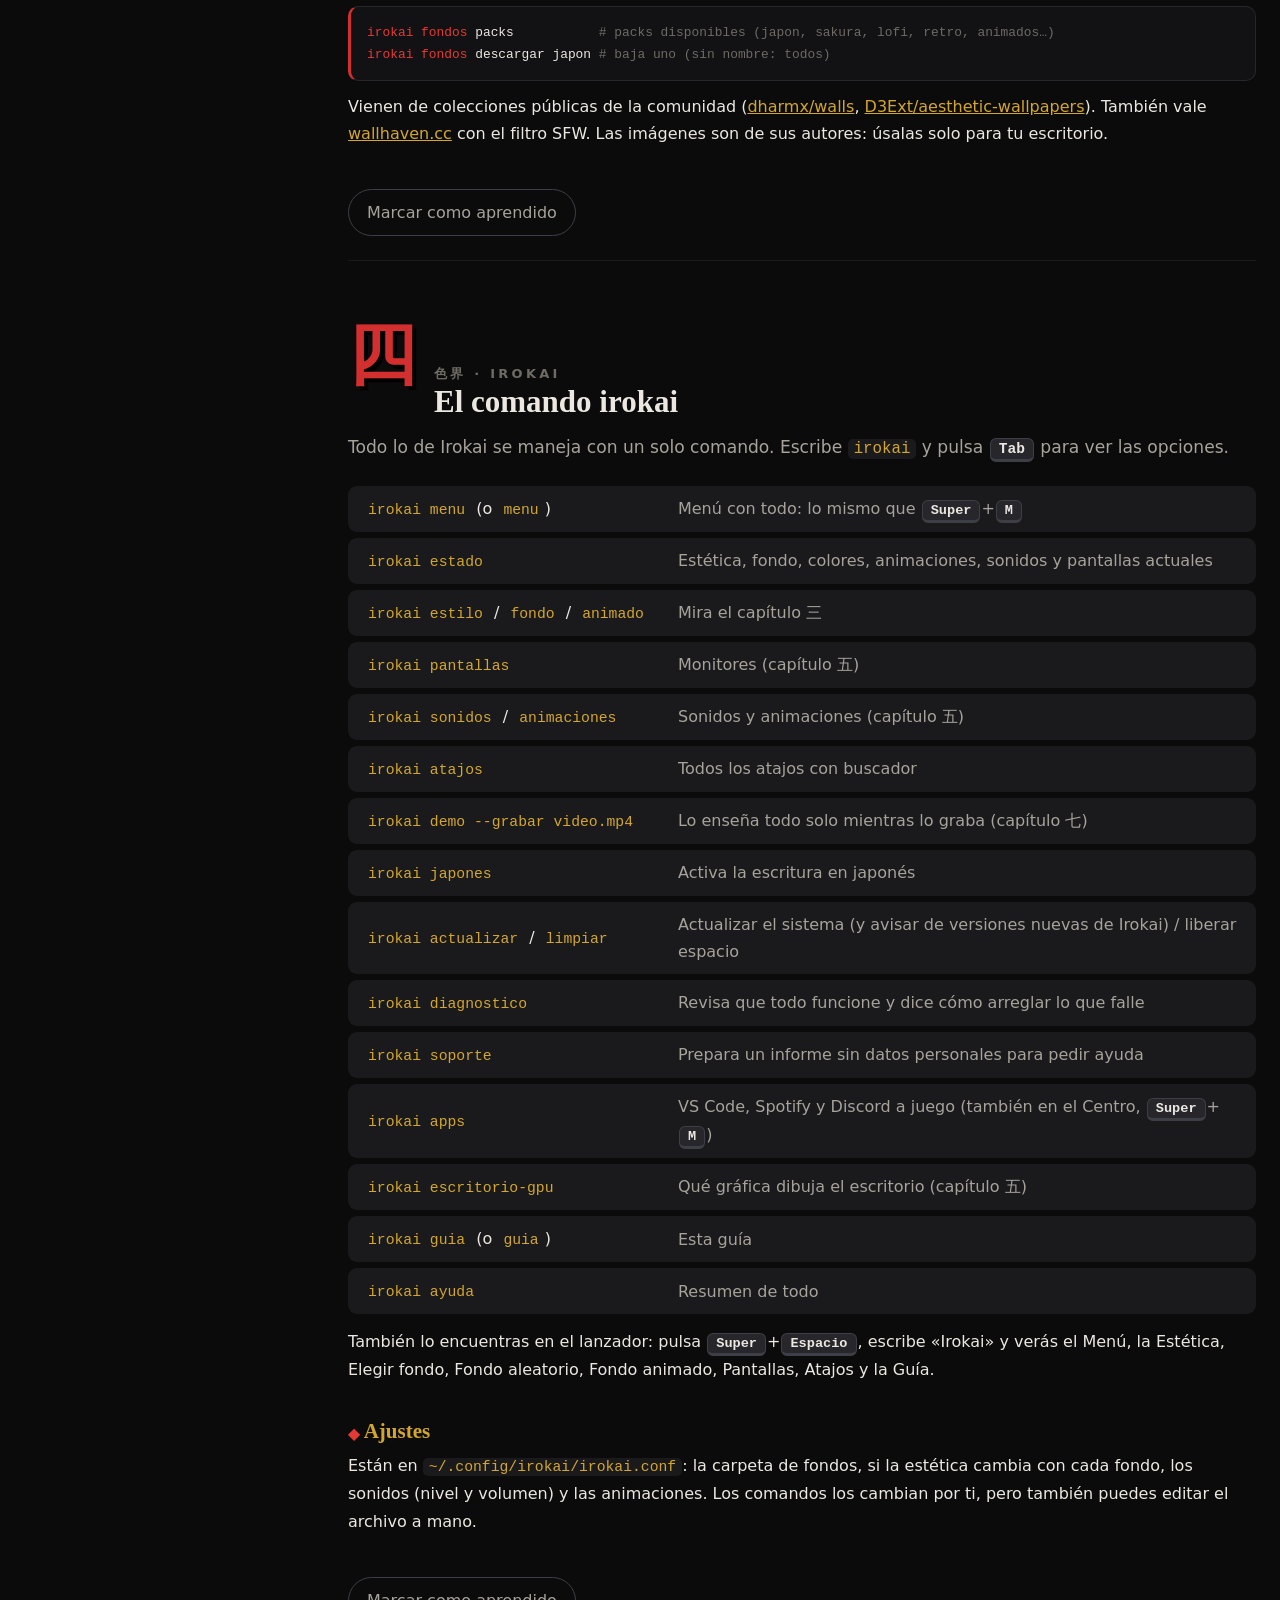
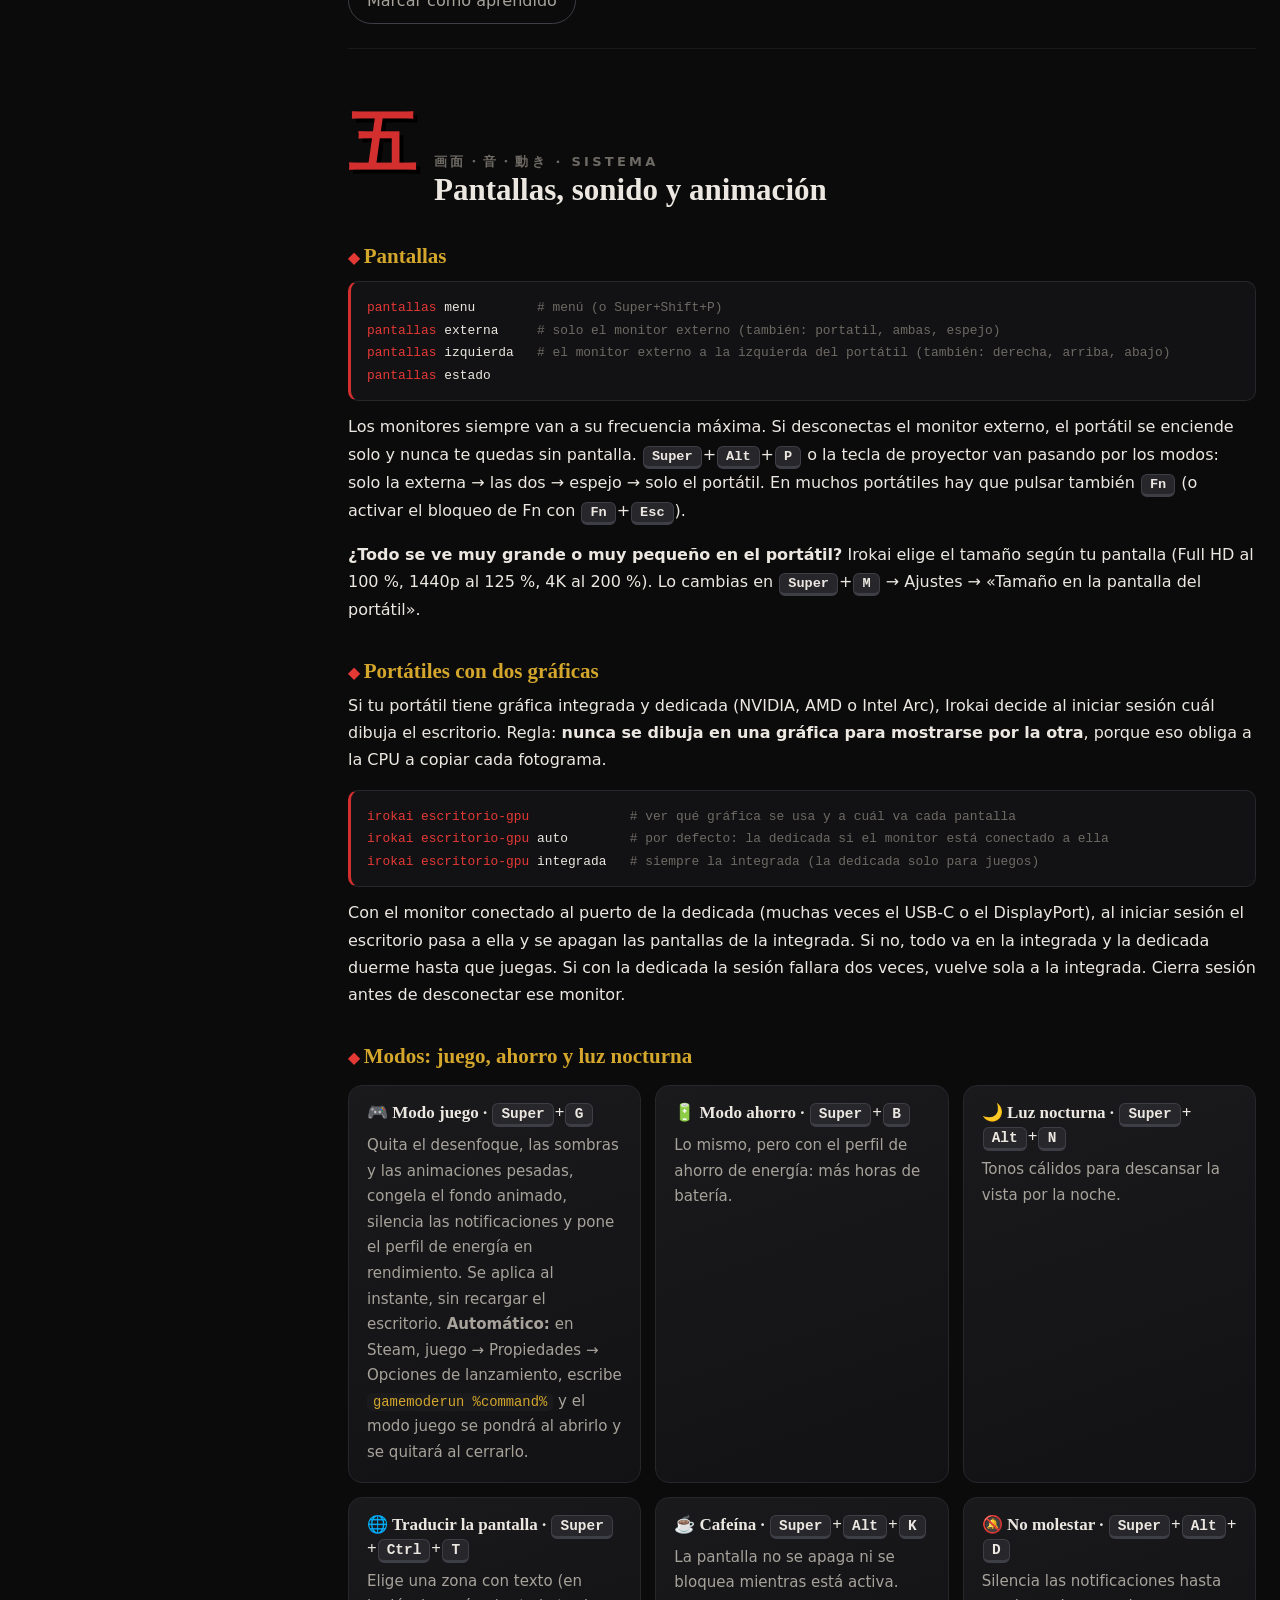
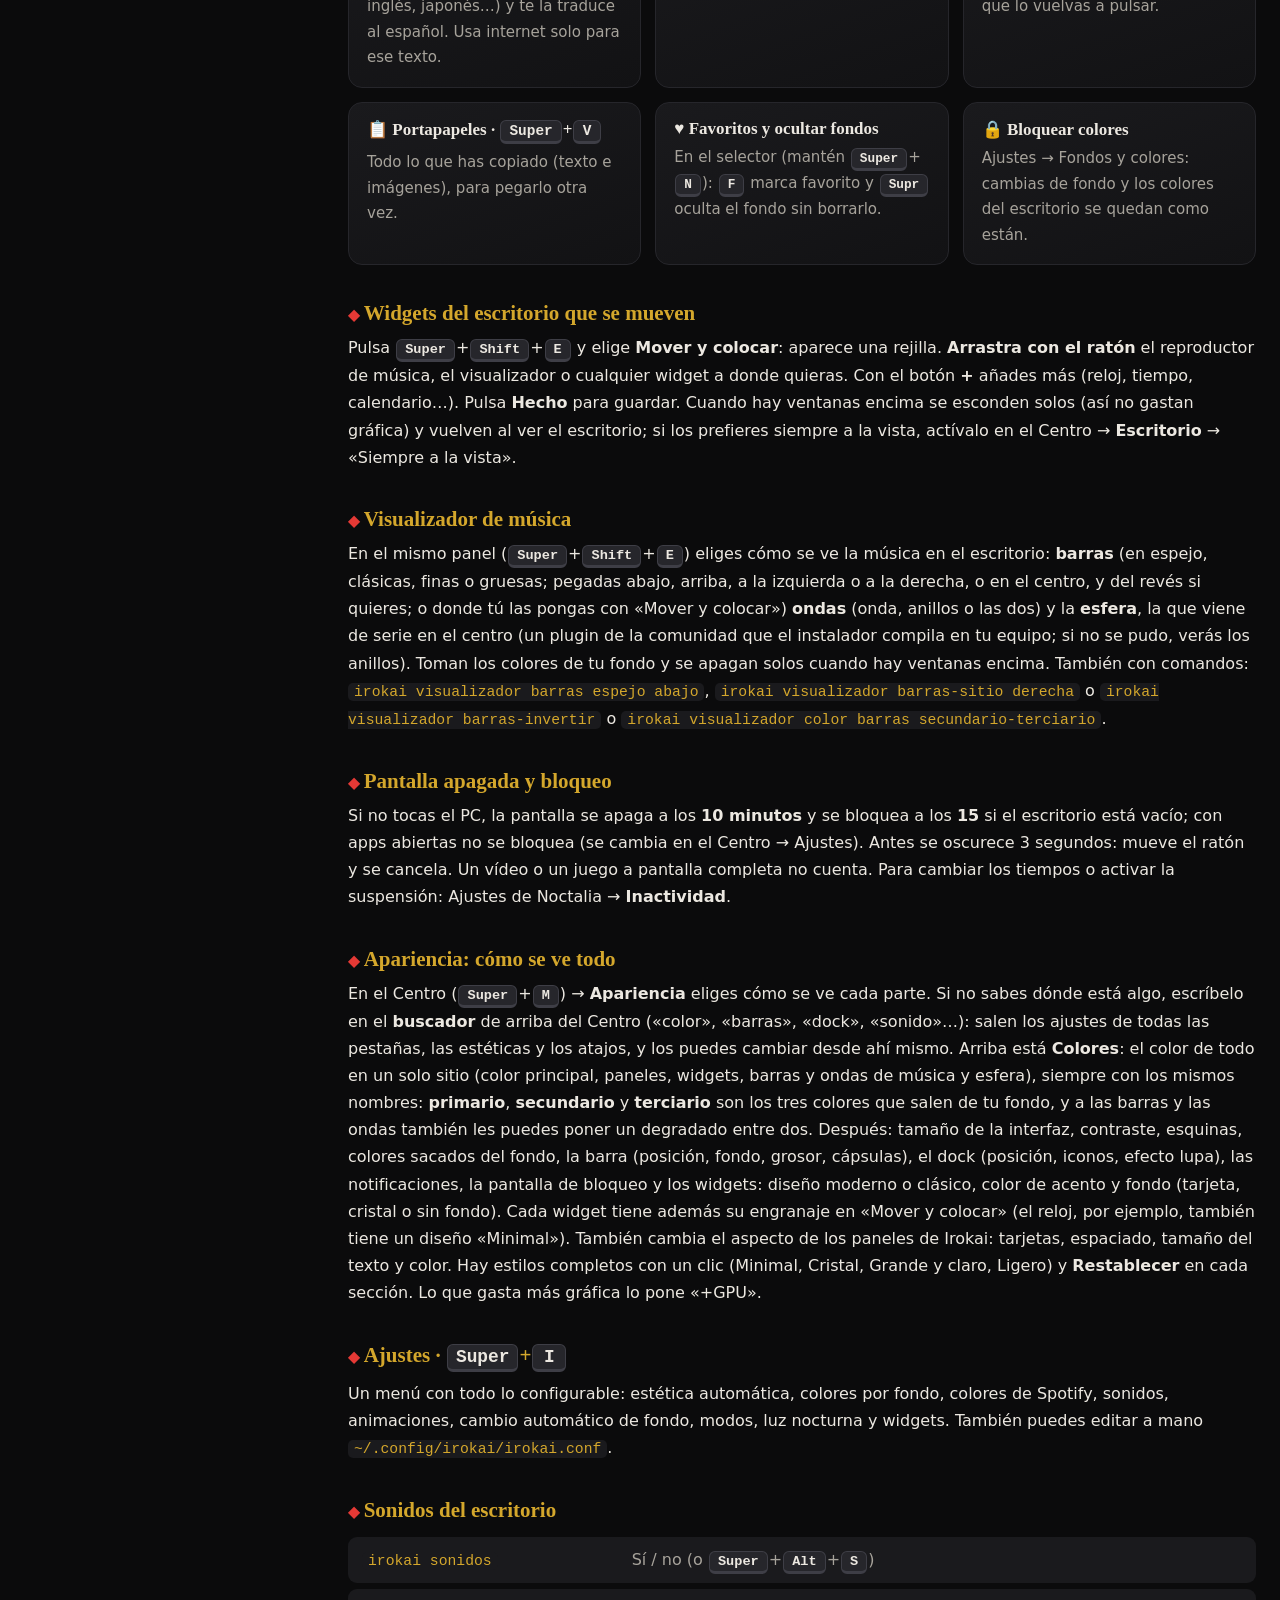
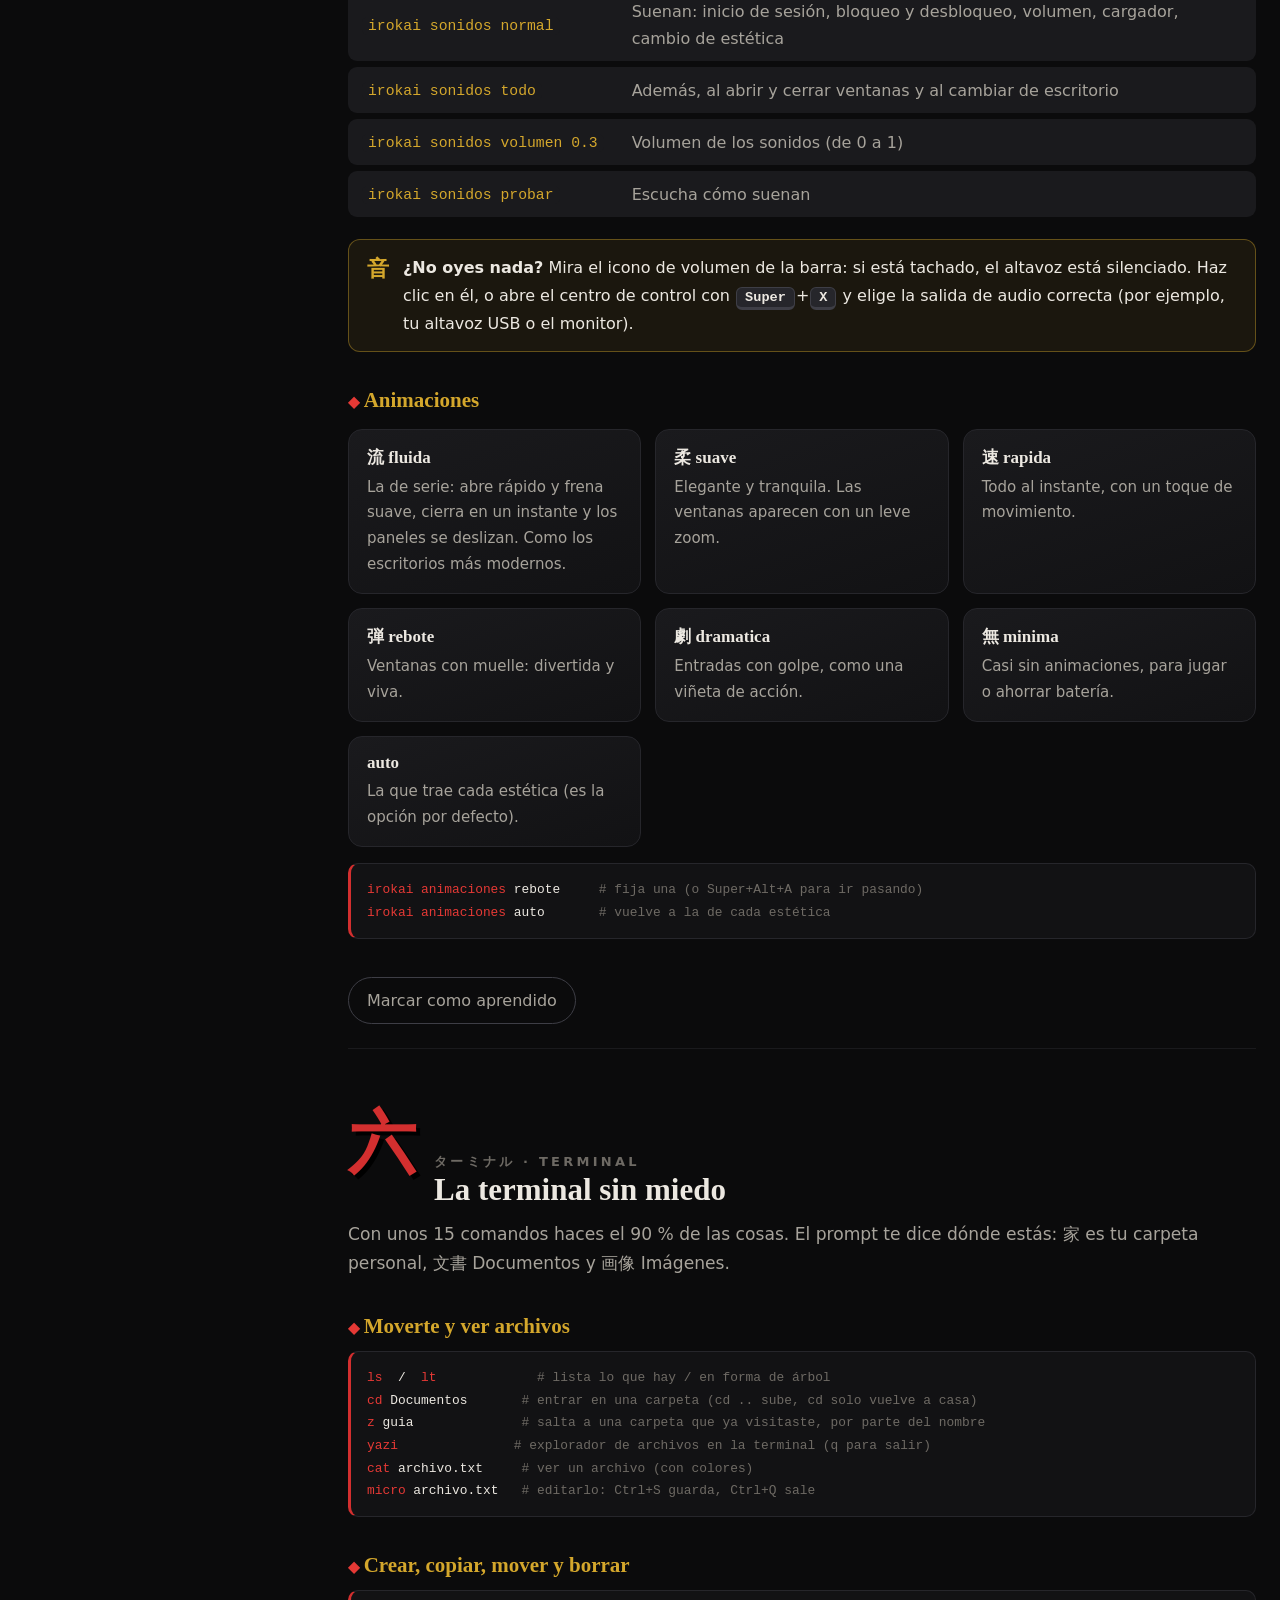
==== commit b9f7b85c: "Irokai 2.2.8" ====
--- a/docs/guia/index.html
+++ b/docs/guia/index.html
@@ -425,12 +425,12 @@
   <h3 class="rv">Widgets del escritorio que se mueven</h3>
   <p class="rv">Pulsa <kbd>Super</kbd>+<kbd>Shift</kbd>+<kbd>E</kbd> y elige <b>Mover y colocar</b>: aparece una rejilla. <b>Arrastra con el ratón</b> el reproductor de música, el visualizador o cualquier widget a donde quieras. Con el botón <b>+</b> añades más (reloj, tiempo, calendario…). Pulsa <b>Hecho</b> para guardar. Cuando hay ventanas encima se esconden solos (así no gastan gráfica) y vuelven al ver el escritorio; si los prefieres siempre a la vista, actívalo en el Centro → <b>Escritorio</b> → «Siempre a la vista».</p>
   <h3 class="rv">Visualizador de música</h3>
-  <p class="rv">En el mismo panel (<kbd>Super</kbd>+<kbd>Shift</kbd>+<kbd>E</kbd>) eliges cómo se ve la música en el escritorio: <b>barras</b> (en espejo, clásicas, finas o gruesas; pegadas abajo, arriba, a la izquierda o a la derecha, o en el centro, y del revés si quieres; o donde tú las pongas con «Mover y colocar») <b>ondas</b> (onda, anillos o las dos) y la <b>esfera</b>, la que viene de serie en el centro (un plugin de la comunidad que el instalador compila en tu equipo; si no se pudo, verás los anillos). Toman los colores de tu fondo y se apagan solos cuando hay ventanas encima. También con comandos: <code>irokai visualizador barras espejo abajo</code>, <code>irokai visualizador barras-sitio derecha</code> o <code>irokai visualizador barras-invertir</code>.</p>
+  <p class="rv">En el mismo panel (<kbd>Super</kbd>+<kbd>Shift</kbd>+<kbd>E</kbd>) eliges cómo se ve la música en el escritorio: <b>barras</b> (en espejo, clásicas, finas o gruesas; pegadas abajo, arriba, a la izquierda o a la derecha, o en el centro, y del revés si quieres; o donde tú las pongas con «Mover y colocar») <b>ondas</b> (onda, anillos o las dos) y la <b>esfera</b>, la que viene de serie en el centro (un plugin de la comunidad que el instalador compila en tu equipo; si no se pudo, verás los anillos). Toman los colores de tu fondo y se apagan solos cuando hay ventanas encima. También con comandos: <code>irokai visualizador barras espejo abajo</code>, <code>irokai visualizador barras-sitio derecha</code> o <code>irokai visualizador barras-invertir</code> o <code>irokai visualizador color barras secundario-terciario</code>.</p>
 
   <h3 class="rv">Pantalla apagada y bloqueo</h3>
   <p class="rv">Si no tocas el PC, la pantalla se apaga a los <b>10 minutos</b> y se bloquea a los <b>15</b> si el escritorio está vacío; con apps abiertas no se bloquea (se cambia en el Centro → Ajustes). Antes se oscurece 3 segundos: mueve el ratón y se cancela. Un vídeo o un juego a pantalla completa no cuenta. Para cambiar los tiempos o activar la suspensión: Ajustes de Noctalia → <b>Inactividad</b>.</p>
   <h3 class="rv">Apariencia: cómo se ve todo</h3>
-  <p class="rv">En el Centro (<kbd>Super</kbd>+<kbd>M</kbd>) → <b>Apariencia</b> eliges cómo se ve cada parte: tamaño de la interfaz, contraste, esquinas, colores sacados del fondo, la barra (posición, fondo, grosor, cápsulas), el dock (posición, iconos, efecto lupa), las notificaciones, la pantalla de bloqueo y los widgets: diseño moderno o clásico, color de acento y fondo (tarjeta, cristal o sin fondo). Cada widget tiene además su engranaje en «Mover y colocar» (el reloj, por ejemplo, también tiene un diseño «Minimal»). También cambia el aspecto de los paneles de Irokai: tarjetas, espaciado, tamaño del texto y color. Hay estilos completos con un clic (Minimal, Cristal, Grande y claro, Ligero) y <b>Restablecer</b> en cada sección. Lo que gasta más gráfica lo pone «+GPU».</p>
+  <p class="rv">En el Centro (<kbd>Super</kbd>+<kbd>M</kbd>) → <b>Apariencia</b> eliges cómo se ve cada parte. Si no sabes dónde está algo, escríbelo en el <b>buscador</b> de arriba del Centro («color», «barras», «dock», «sonido»…): salen los ajustes de todas las pestañas, las estéticas y los atajos, y los puedes cambiar desde ahí mismo. Arriba está <b>Colores</b>: el color de todo en un solo sitio (color principal, paneles, widgets, barras y ondas de música y esfera), siempre con los mismos nombres: <b>primario</b>, <b>secundario</b> y <b>terciario</b> son los tres colores que salen de tu fondo, y a las barras y las ondas también les puedes poner un degradado entre dos. Después: tamaño de la interfaz, contraste, esquinas, colores sacados del fondo, la barra (posición, fondo, grosor, cápsulas), el dock (posición, iconos, efecto lupa), las notificaciones, la pantalla de bloqueo y los widgets: diseño moderno o clásico, color de acento y fondo (tarjeta, cristal o sin fondo). Cada widget tiene además su engranaje en «Mover y colocar» (el reloj, por ejemplo, también tiene un diseño «Minimal»). También cambia el aspecto de los paneles de Irokai: tarjetas, espaciado, tamaño del texto y color. Hay estilos completos con un clic (Minimal, Cristal, Grande y claro, Ligero) y <b>Restablecer</b> en cada sección. Lo que gasta más gráfica lo pone «+GPU».</p>
   <h3 class="rv">Ajustes · <kbd>Super</kbd>+<kbd>I</kbd></h3>
   <p class="rv">Un menú con todo lo configurable: estética automática, colores por fondo, colores de Spotify, sonidos, animaciones, cambio automático de fondo, modos, luz nocturna y widgets. También puedes editar a mano <code>~/.config/irokai/irokai.conf</code>.</p>
 
